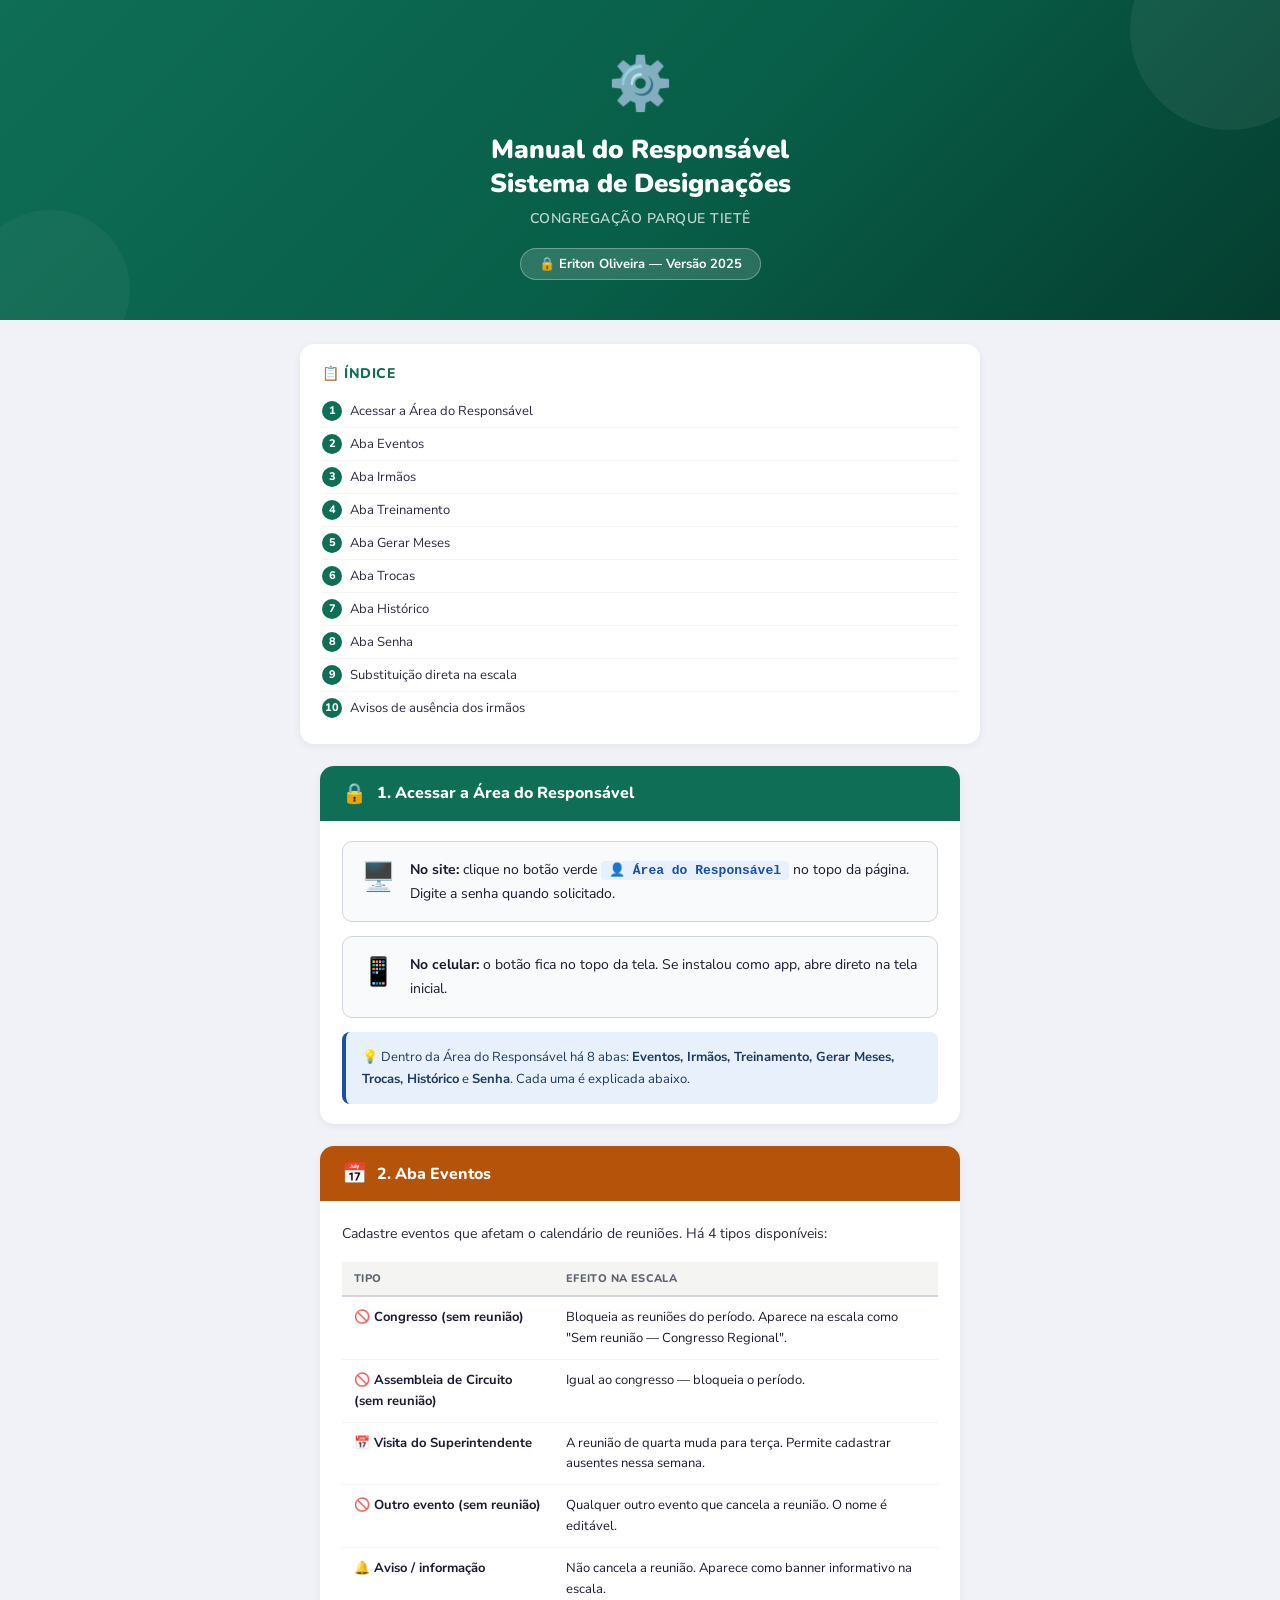
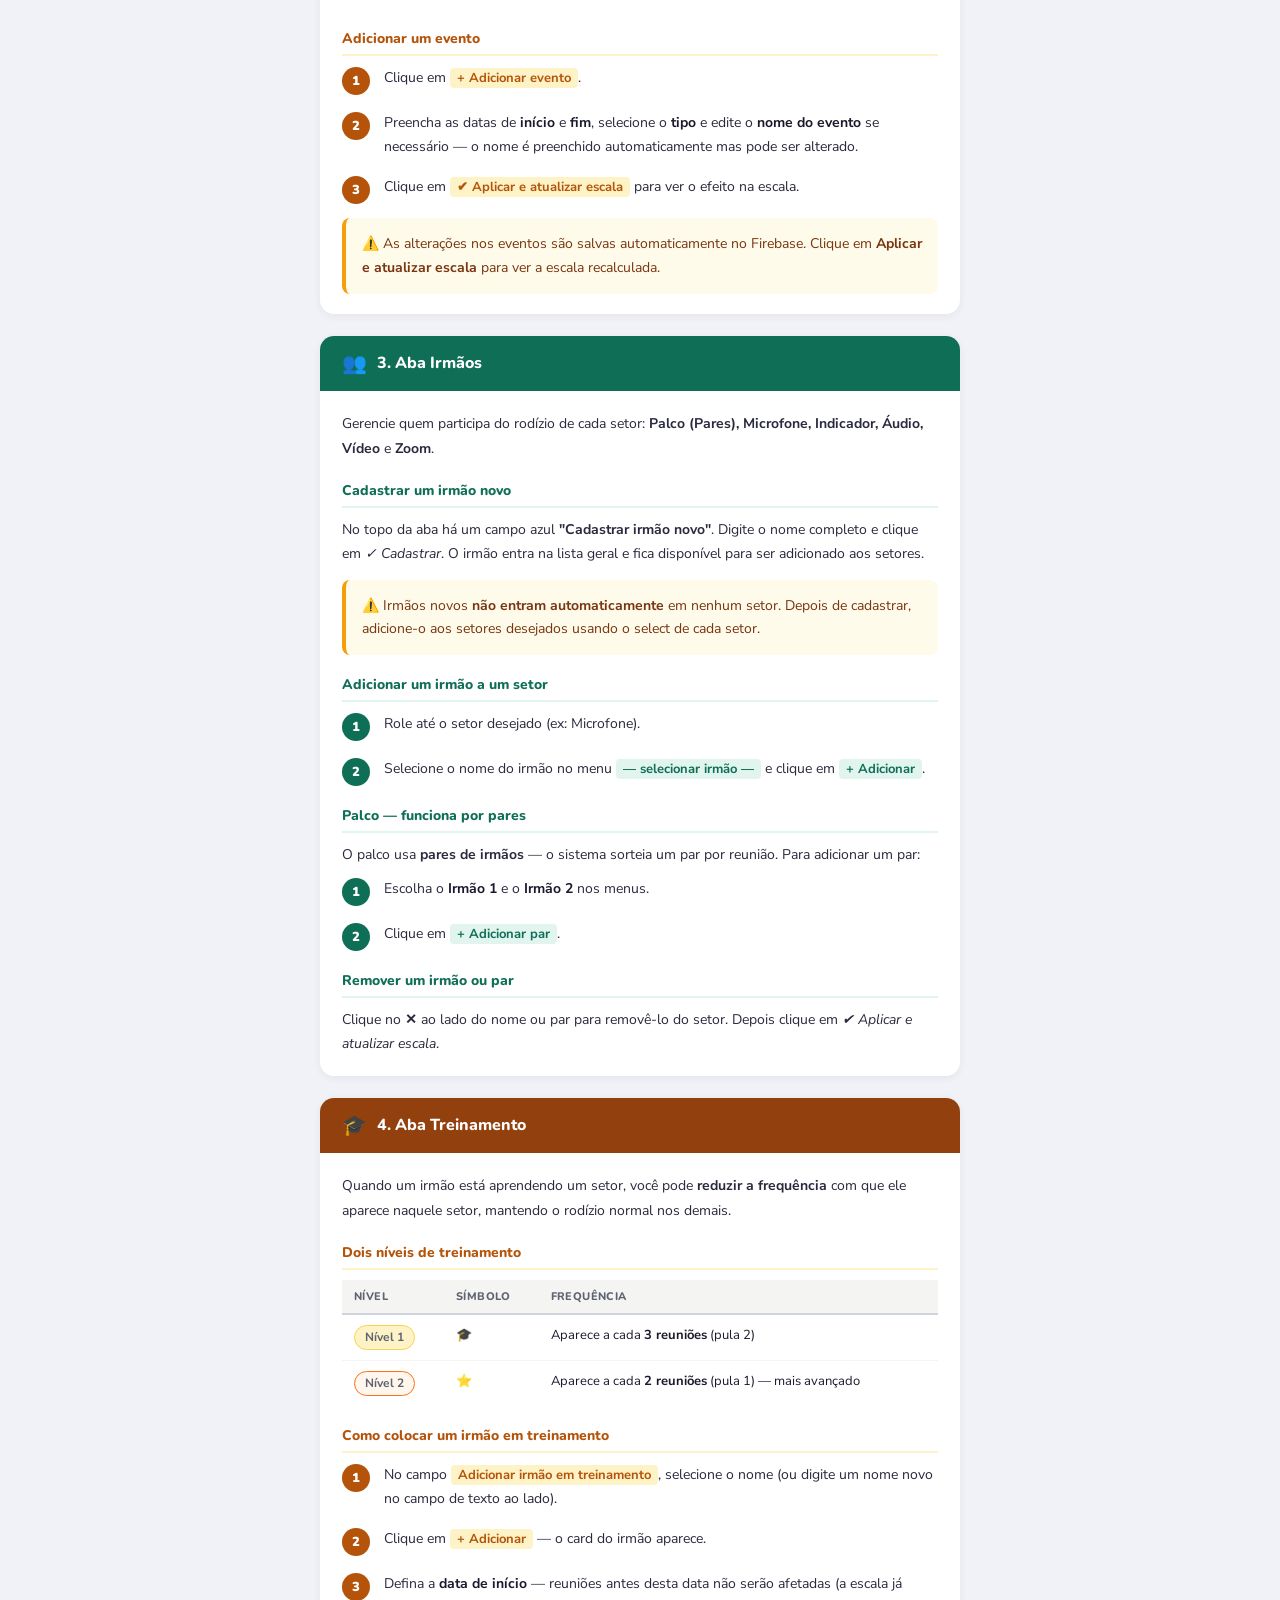
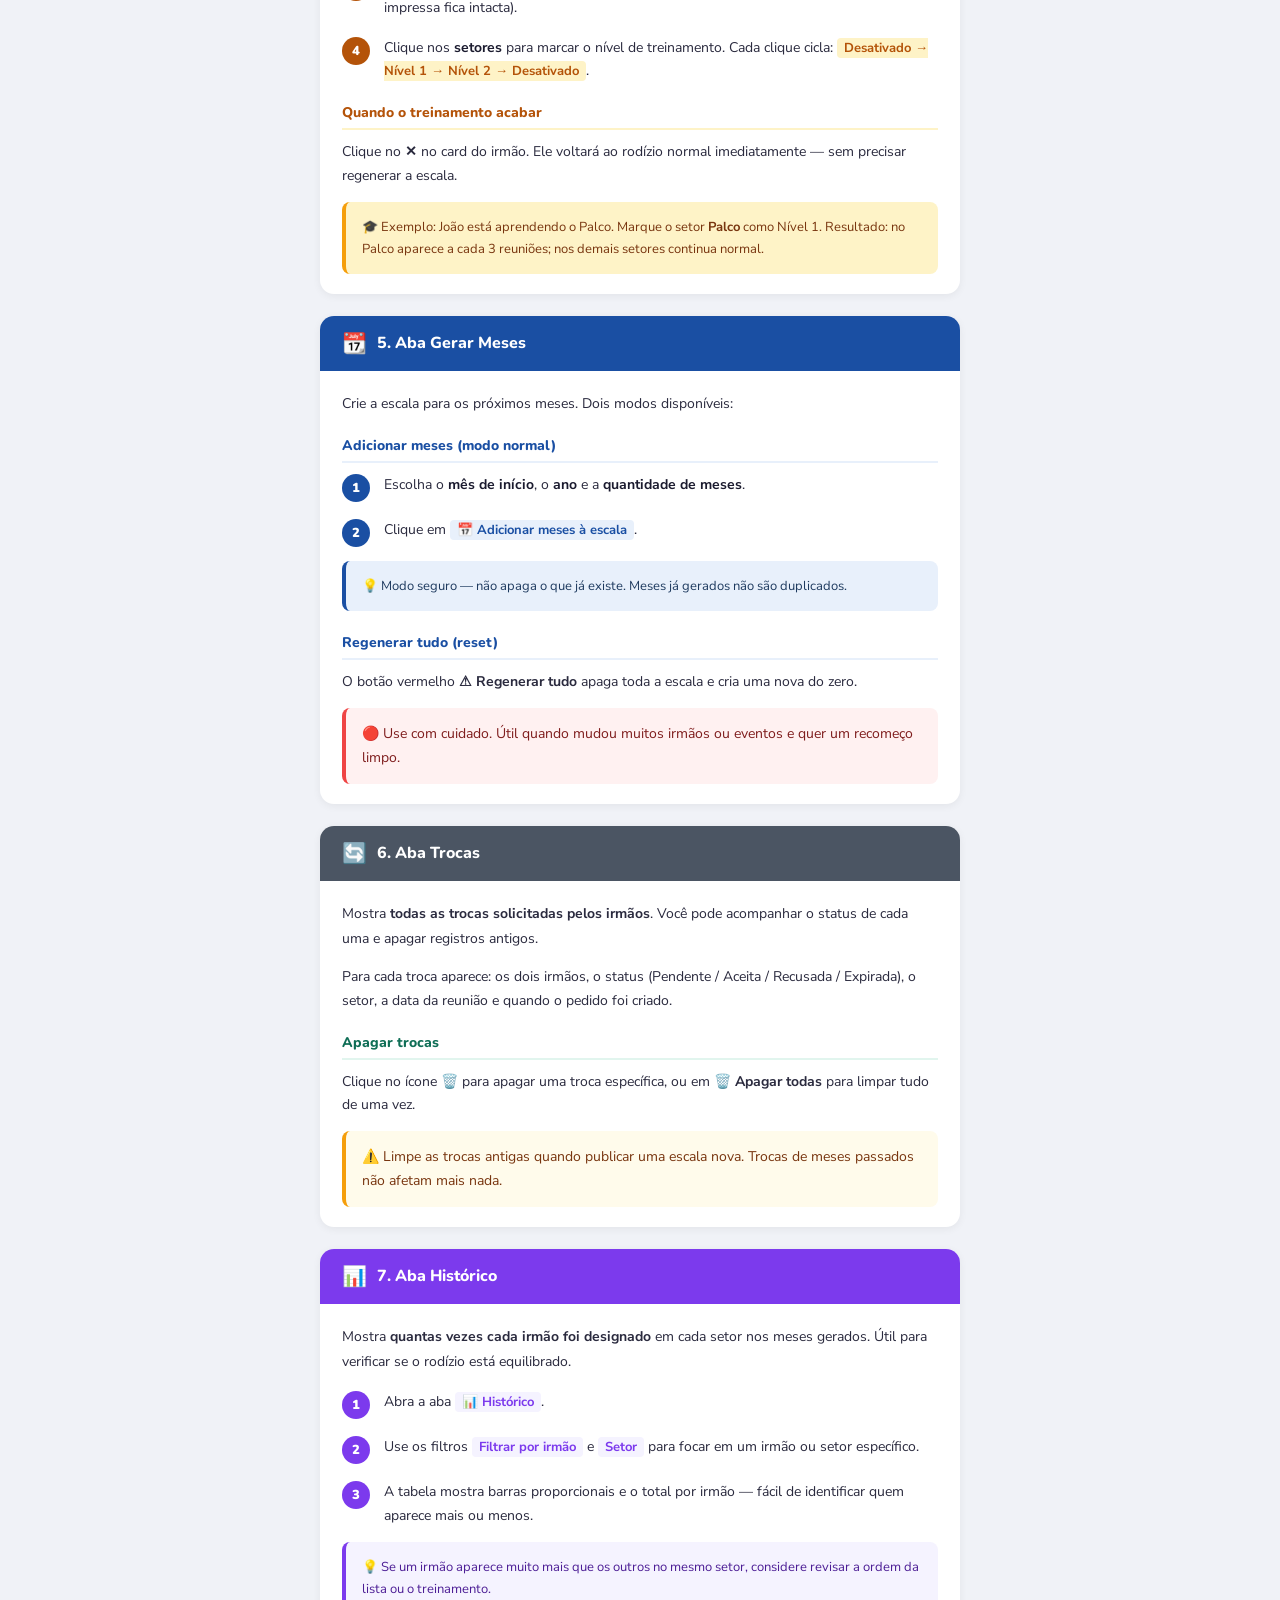
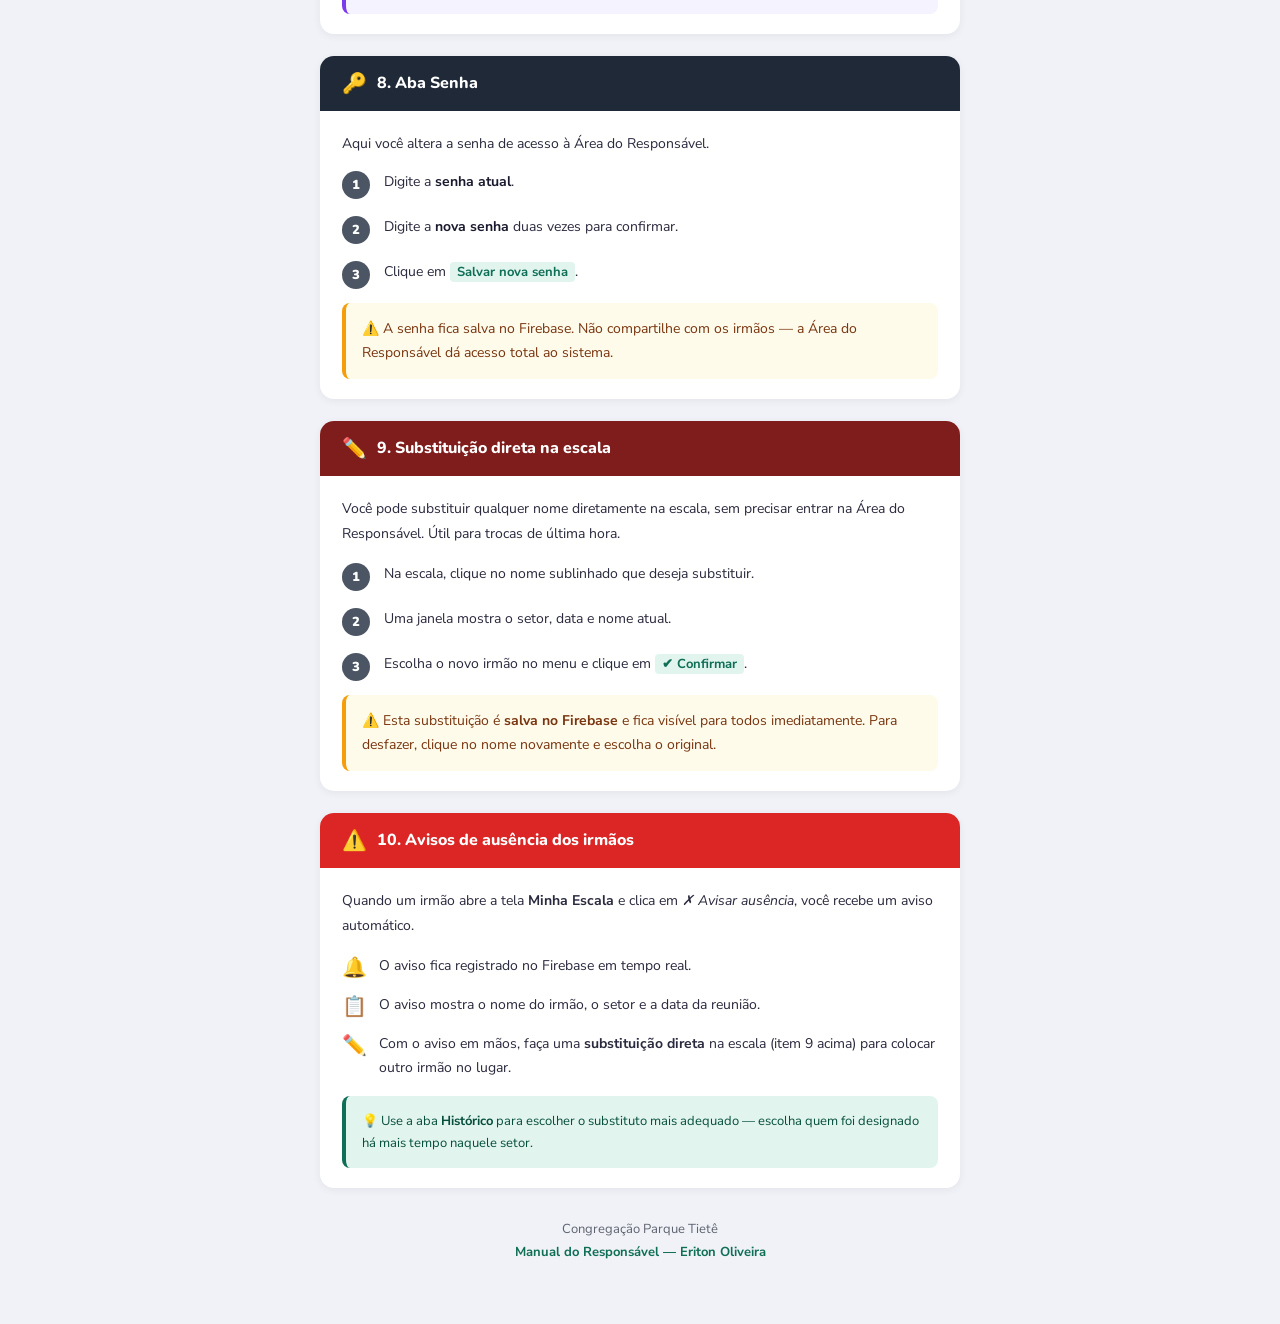
==== manual-responsavel.html @ b0fbcda0 "Create manual-responsavel.html" ====
<!DOCTYPE html>
<html lang="pt-BR">
<head>
<meta charset="UTF-8">
<meta name="viewport" content="width=device-width, initial-scale=1.0">
<title>Manual do Responsável — Designações Parque Tietê</title>
<link href="https://fonts.googleapis.com/css2?family=Nunito:wght@400;600;700;800;900&family=Nunito+Sans:wght@400;600&display=swap" rel="stylesheet">
<style>
  :root {
    --verde: #0f6e56;
    --verde-claro: #e1f5ee;
    --azul: #1a4fa3;
    --azul-claro: #e8f0fb;
    --laranja: #b45309;
    --laranja-claro: #fef3c7;
    --roxo: #7c3aed;
    --roxo-claro: #f5f3ff;
    --vermelho: #991b1b;
    --cinza: #5e6370;
    --fundo: #f0f2f7;
    --borda: #d0d5dd;
  }
  * { box-sizing:border-box; margin:0; padding:0; }
  body { font-family:'Nunito Sans',sans-serif; background:var(--fundo); color:#1a1a2e; padding:0 0 60px; }

  /* CAPA */
  .capa { background:linear-gradient(135deg,#0f6e56 0%,#085e48 55%,#053d2f 100%); color:white; padding:48px 32px 40px; text-align:center; position:relative; overflow:hidden; }
  .capa::before { content:''; position:absolute; top:-70px; right:-50px; width:200px; height:200px; border-radius:50%; background:rgba(255,255,255,0.06); }
  .capa::after  { content:''; position:absolute; bottom:-50px; left:-30px; width:160px; height:160px; border-radius:50%; background:rgba(255,255,255,0.04); }
  .capa-icone { font-size:52px; margin-bottom:14px; }
  .capa h1 { font-family:'Nunito',sans-serif; font-size:26px; font-weight:900; line-height:1.3; margin-bottom:8px; }
  .capa-sub { font-size:14px; opacity:.75; font-weight:600; letter-spacing:.5px; text-transform:uppercase; }
  .capa-badge { display:inline-block; margin-top:20px; background:rgba(255,255,255,0.15); border:1px solid rgba(255,255,255,0.3); padding:6px 18px; border-radius:20px; font-size:13px; font-weight:700; }

  /* ÍNDICE */
  .indice { background:white; border-radius:14px; padding:20px 22px; margin:24px 20px 0; max-width:680px; margin-left:auto; margin-right:auto; box-shadow:0 2px 8px rgba(0,0,0,0.06); }
  .indice-titulo { font-family:'Nunito',sans-serif; font-weight:800; font-size:14px; color:var(--verde); margin-bottom:12px; text-transform:uppercase; letter-spacing:.5px; }
  .indice ul { list-style:none; }
  .indice ul li { padding:6px 0; border-bottom:1px solid #f4f4f4; font-size:13px; color:#2a2a3e; display:flex; align-items:center; gap:8px; }
  .indice ul li:last-child { border-bottom:none; }
  .indice ul li .num { background:var(--verde); color:white; width:20px; height:20px; border-radius:50%; font-size:11px; font-weight:800; font-family:'Nunito',sans-serif; display:flex; align-items:center; justify-content:center; flex-shrink:0; }

  /* CONTEÚDO */
  .conteudo { max-width:680px; margin:0 auto; padding:0 20px; }

  /* SEÇÃO */
  .secao { background:white; border-radius:14px; overflow:hidden; margin-bottom:22px; margin-top:22px; box-shadow:0 2px 8px rgba(0,0,0,0.06); }
  .secao-cab { background:var(--verde); color:white; padding:14px 22px; display:flex; align-items:center; gap:10px; }
  .secao-cab.azul     { background:var(--azul); }
  .secao-cab.laranja  { background:var(--laranja); }
  .secao-cab.cinza    { background:#4b5563; }
  .secao-cab.vermelho { background:#7f1d1d; }
  .secao-cab.roxo     { background:var(--roxo); }
  .secao-cab.dourado  { background:#92400e; }
  .secao-cab.grafite  { background:#1f2937; }
  .secao-icone { font-size:20px; }
  .secao-titulo { font-family:'Nunito',sans-serif; font-size:16px; font-weight:800; }
  .secao-corpo { padding:20px 22px; }

  /* PASSOS */
  .passos { list-style:none; }
  .passos li { display:flex; gap:14px; margin-bottom:16px; align-items:flex-start; }
  .passos li:last-child { margin-bottom:0; }
  .passo-num { background:var(--verde); color:white; font-family:'Nunito',sans-serif; font-weight:900; font-size:13px; width:28px; height:28px; border-radius:50%; display:flex; align-items:center; justify-content:center; flex-shrink:0; margin-top:1px; }
  .passos.azul    .passo-num { background:var(--azul); }
  .passos.laranja .passo-num { background:var(--laranja); }
  .passos.cinza   .passo-num { background:#4b5563; }
  .passos.roxo    .passo-num { background:var(--roxo); }
  .passo-txt { font-size:14px; line-height:1.7; color:#2a2a3e; }
  .passo-txt strong { color:#1a1a2e; }
  .passo-txt em { background:var(--verde-claro); color:var(--verde); padding:1px 7px; border-radius:4px; font-style:normal; font-weight:700; font-size:13px; }
  .passos.azul    .passo-txt em { background:var(--azul-claro);   color:var(--azul); }
  .passos.laranja .passo-txt em { background:var(--laranja-claro); color:var(--laranja); }
  .passos.roxo    .passo-txt em { background:var(--roxo-claro);    color:var(--roxo); }

  /* SUB-TÍTULO */
  .sub { font-family:'Nunito',sans-serif; font-weight:800; font-size:14px; color:var(--verde); margin:20px 0 10px; padding-bottom:6px; border-bottom:2px solid var(--verde-claro); }
  .sub.azul    { color:var(--azul);   border-color:var(--azul-claro); }
  .sub.laranja { color:var(--laranja); border-color:var(--laranja-claro); }
  .sub.roxo    { color:var(--roxo);   border-color:var(--roxo-claro); }

  /* AVISO / DICA */
  .aviso { background:#fffbeb; border-left:4px solid #f59e0b; border-radius:8px; padding:14px 16px; font-size:14px; line-height:1.7; color:#78350f; margin-top:14px; }
  .aviso.vermelho { background:#fff1f1; border-color:#ef4444; color:#7f1d1d; }
  .aviso strong { font-weight:700; }
  .dica { background:var(--verde-claro); border-left:4px solid var(--verde); border-radius:8px; padding:14px 16px; font-size:13px; line-height:1.7; color:#064e3b; margin-top:14px; }
  .dica.azul { background:var(--azul-claro); border-color:var(--azul); color:#1e3a5f; }
  .dica.roxo { background:var(--roxo-claro); border-color:var(--roxo); color:#4c1d95; }

  /* TABELA */
  .tabela { width:100%; border-collapse:collapse; font-size:13px; margin-top:10px; }
  .tabela th { background:#f4f4f2; font-family:'Nunito',sans-serif; font-weight:800; font-size:11px; text-transform:uppercase; letter-spacing:.4px; padding:9px 12px; text-align:left; border-bottom:2px solid var(--borda); color:var(--cinza); }
  .tabela td { padding:10px 12px; border-bottom:1px solid #f4f4f2; vertical-align:top; font-size:13px; line-height:1.6; }
  .tabela tr:last-child td { border-bottom:none; }
  .tabela tr:hover td { background:#fafafa; }
  .tabela td strong { color:#1a1a2e; }
  .tabela td span { font-size:12px; color:var(--cinza); }

  /* NÍVEL BADGE */
  .nivel { display:inline-flex; align-items:center; gap:5px; border-radius:20px; padding:2px 10px; font-size:12px; font-weight:bold; }
  .nivel-1 { background:#fef3c7; color:#92400e; border:1px solid #fcd34d; }
  .nivel-2 { background:#fff7ed; color:#c2410c; border:1px solid #f97316; }

  /* ACESSO */
  .acesso-box { background:#f9fafb; border:1.5px solid var(--borda); border-radius:10px; padding:16px 18px; margin-bottom:14px; display:flex; align-items:flex-start; gap:14px; }
  .acesso-icone { font-size:28px; flex-shrink:0; }
  .acesso-txt { font-size:14px; line-height:1.7; }
  .acesso-txt strong { color:#1a1a2e; }
  .acesso-txt code { background:#e8f0fb; color:var(--azul); padding:2px 8px; border-radius:4px; font-size:13px; font-family:monospace; font-weight:bold; }

  /* RODAPÉ */
  .rodape { text-align:center; margin-top:30px; font-size:13px; color:var(--cinza); line-height:1.8; }
  .rodape strong { color:var(--verde); }
</style>
</head>
<body>

<div class="capa">
  <div class="capa-icone">⚙️</div>
  <h1>Manual do Responsável<br>Sistema de Designações</h1>
  <div class="capa-sub">Congregação Parque Tietê</div>
  <div class="capa-badge">🔒 Eriton Oliveira — Versão 2025</div>
</div>

<!-- ÍNDICE -->
<div class="indice">
  <div class="indice-titulo">📋 Índice</div>
  <ul>
    <li><div class="num">1</div> Acessar a Área do Responsável</li>
    <li><div class="num">2</div> Aba Eventos</li>
    <li><div class="num">3</div> Aba Irmãos</li>
    <li><div class="num">4</div> Aba Treinamento</li>
    <li><div class="num">5</div> Aba Gerar Meses</li>
    <li><div class="num">6</div> Aba Trocas</li>
    <li><div class="num">7</div> Aba Histórico</li>
    <li><div class="num">8</div> Aba Senha</li>
    <li><div class="num">9</div> Substituição direta na escala</li>
    <li><div class="num">10</div> Avisos de ausência dos irmãos</li>
  </ul>
</div>

<div class="conteudo">

  <!-- 1 — ACESSO -->
  <div class="secao">
    <div class="secao-cab">
      <span class="secao-icone">🔒</span>
      <span class="secao-titulo">1. Acessar a Área do Responsável</span>
    </div>
    <div class="secao-corpo">
      <div class="acesso-box">
        <div class="acesso-icone">🖥️</div>
        <div class="acesso-txt">
          <strong>No site:</strong> clique no botão verde <code>👤 Área do Responsável</code> no topo da página. Digite a senha quando solicitado.
        </div>
      </div>
      <div class="acesso-box">
        <div class="acesso-icone">📱</div>
        <div class="acesso-txt">
          <strong>No celular:</strong> o botão fica no topo da tela. Se instalou como app, abre direto na tela inicial.
        </div>
      </div>
      <div class="dica azul">
        💡 Dentro da Área do Responsável há 8 abas: <strong>Eventos, Irmãos, Treinamento, Gerar Meses, Trocas, Histórico</strong> e <strong>Senha</strong>. Cada uma é explicada abaixo.
      </div>
    </div>
  </div>

  <!-- 2 — EVENTOS -->
  <div class="secao">
    <div class="secao-cab laranja">
      <span class="secao-icone">📅</span>
      <span class="secao-titulo">2. Aba Eventos</span>
    </div>
    <div class="secao-corpo">
      <p style="font-size:14px;line-height:1.8;color:#2a2a3e;margin-bottom:16px">
        Cadastre eventos que afetam o calendário de reuniões. Há 4 tipos disponíveis:
      </p>
      <table class="tabela">
        <thead>
          <tr><th>Tipo</th><th>Efeito na escala</th></tr>
        </thead>
        <tbody>
          <tr><td><strong>🚫 Congresso (sem reunião)</strong></td><td>Bloqueia as reuniões do período. Aparece na escala como "Sem reunião — Congresso Regional".</td></tr>
          <tr><td><strong>🚫 Assembleia de Circuito (sem reunião)</strong></td><td>Igual ao congresso — bloqueia o período.</td></tr>
          <tr><td><strong>📅 Visita do Superintendente</strong></td><td>A reunião de quarta muda para terça. Permite cadastrar ausentes nessa semana.</td></tr>
          <tr><td><strong>🚫 Outro evento (sem reunião)</strong></td><td>Qualquer outro evento que cancela a reunião. O nome é editável.</td></tr>
          <tr><td><strong>🔔 Aviso / informação</strong></td><td>Não cancela a reunião. Aparece como banner informativo na escala.</td></tr>
        </tbody>
      </table>

      <div class="sub laranja" style="margin-top:20px">Adicionar um evento</div>
      <ol class="passos laranja">
        <li>
          <div class="passo-num">1</div>
          <div class="passo-txt">Clique em <em>+ Adicionar evento</em>.</div>
        </li>
        <li>
          <div class="passo-num">2</div>
          <div class="passo-txt">Preencha as datas de <strong>início</strong> e <strong>fim</strong>, selecione o <strong>tipo</strong> e edite o <strong>nome do evento</strong> se necessário — o nome é preenchido automaticamente mas pode ser alterado.</div>
        </li>
        <li>
          <div class="passo-num">3</div>
          <div class="passo-txt">Clique em <em>✔ Aplicar e atualizar escala</em> para ver o efeito na escala.</div>
        </li>
      </ol>
      <div class="aviso">
        ⚠️ As alterações nos eventos são salvas automaticamente no Firebase. Clique em <strong>Aplicar e atualizar escala</strong> para ver a escala recalculada.
      </div>
    </div>
  </div>

  <!-- 3 — IRMÃOS -->
  <div class="secao">
    <div class="secao-cab">
      <span class="secao-icone">👥</span>
      <span class="secao-titulo">3. Aba Irmãos</span>
    </div>
    <div class="secao-corpo">
      <p style="font-size:14px;line-height:1.8;color:#2a2a3e;margin-bottom:16px">
        Gerencie quem participa do rodízio de cada setor: <strong>Palco (Pares), Microfone, Indicador, Áudio, Vídeo</strong> e <strong>Zoom</strong>.
      </p>

      <div class="sub">Cadastrar um irmão novo</div>
      <p style="font-size:14px;line-height:1.7;color:#2a2a3e;margin-bottom:10px">
        No topo da aba há um campo azul <strong>"Cadastrar irmão novo"</strong>. Digite o nome completo e clique em <em>✓ Cadastrar</em>. O irmão entra na lista geral e fica disponível para ser adicionado aos setores.
      </p>
      <div class="aviso">
        ⚠️ Irmãos novos <strong>não entram automaticamente</strong> em nenhum setor. Depois de cadastrar, adicione-o aos setores desejados usando o select de cada setor.
      </div>

      <div class="sub" style="margin-top:20px">Adicionar um irmão a um setor</div>
      <ol class="passos">
        <li>
          <div class="passo-num">1</div>
          <div class="passo-txt">Role até o setor desejado (ex: Microfone).</div>
        </li>
        <li>
          <div class="passo-num">2</div>
          <div class="passo-txt">Selecione o nome do irmão no menu <em>— selecionar irmão —</em> e clique em <em>+ Adicionar</em>.</div>
        </li>
      </ol>

      <div class="sub" style="margin-top:20px">Palco — funciona por pares</div>
      <p style="font-size:14px;line-height:1.7;color:#2a2a3e;margin-bottom:10px">
        O palco usa <strong>pares de irmãos</strong> — o sistema sorteia um par por reunião. Para adicionar um par:
      </p>
      <ol class="passos">
        <li><div class="passo-num">1</div><div class="passo-txt">Escolha o <strong>Irmão 1</strong> e o <strong>Irmão 2</strong> nos menus.</div></li>
        <li><div class="passo-num">2</div><div class="passo-txt">Clique em <em>+ Adicionar par</em>.</div></li>
      </ol>

      <div class="sub" style="margin-top:20px">Remover um irmão ou par</div>
      <p style="font-size:14px;line-height:1.7;color:#2a2a3e">
        Clique no <strong>✕</strong> ao lado do nome ou par para removê-lo do setor. Depois clique em <em>✔ Aplicar e atualizar escala</em>.
      </p>
    </div>
  </div>

  <!-- 4 — TREINAMENTO -->
  <div class="secao">
    <div class="secao-cab dourado">
      <span class="secao-icone">🎓</span>
      <span class="secao-titulo">4. Aba Treinamento</span>
    </div>
    <div class="secao-corpo">
      <p style="font-size:14px;line-height:1.8;color:#2a2a3e;margin-bottom:14px">
        Quando um irmão está aprendendo um setor, você pode <strong>reduzir a frequência</strong> com que ele aparece naquele setor, mantendo o rodízio normal nos demais.
      </p>

      <div class="sub laranja">Dois níveis de treinamento</div>
      <table class="tabela">
        <thead><tr><th>Nível</th><th>Símbolo</th><th>Frequência</th></tr></thead>
        <tbody>
          <tr>
            <td><span class="nivel nivel-1">Nível 1</span></td>
            <td>🎓</td>
            <td>Aparece a cada <strong>3 reuniões</strong> (pula 2)</td>
          </tr>
          <tr>
            <td><span class="nivel nivel-2">Nível 2</span></td>
            <td>⭐</td>
            <td>Aparece a cada <strong>2 reuniões</strong> (pula 1) — mais avançado</td>
          </tr>
        </tbody>
      </table>

      <div class="sub laranja" style="margin-top:20px">Como colocar um irmão em treinamento</div>
      <ol class="passos laranja">
        <li>
          <div class="passo-num">1</div>
          <div class="passo-txt">No campo <em>Adicionar irmão em treinamento</em>, selecione o nome (ou digite um nome novo no campo de texto ao lado).</div>
        </li>
        <li>
          <div class="passo-num">2</div>
          <div class="passo-txt">Clique em <em>+ Adicionar</em> — o card do irmão aparece.</div>
        </li>
        <li>
          <div class="passo-num">3</div>
          <div class="passo-txt">Defina a <strong>data de início</strong> — reuniões antes desta data não serão afetadas (a escala já impressa fica intacta).</div>
        </li>
        <li>
          <div class="passo-num">4</div>
          <div class="passo-txt">Clique nos <strong>setores</strong> para marcar o nível de treinamento. Cada clique cicla: <em>Desativado → Nível 1 → Nível 2 → Desativado</em>.</div>
        </li>
      </ol>

      <div class="sub laranja" style="margin-top:20px">Quando o treinamento acabar</div>
      <p style="font-size:14px;line-height:1.7;color:#2a2a3e">
        Clique no <strong>✕</strong> no card do irmão. Ele voltará ao rodízio normal imediatamente — sem precisar regenerar a escala.
      </p>
      <div class="dica" style="background:var(--laranja-claro);border-color:#f59e0b;color:#78350f;margin-top:14px">
        🎓 Exemplo: João está aprendendo o Palco. Marque o setor <strong>Palco</strong> como Nível 1. Resultado: no Palco aparece a cada 3 reuniões; nos demais setores continua normal.
      </div>
    </div>
  </div>

  <!-- 5 — GERAR MESES -->
  <div class="secao">
    <div class="secao-cab azul">
      <span class="secao-icone">📆</span>
      <span class="secao-titulo">5. Aba Gerar Meses</span>
    </div>
    <div class="secao-corpo">
      <p style="font-size:14px;line-height:1.8;color:#2a2a3e;margin-bottom:16px">Crie a escala para os próximos meses. Dois modos disponíveis:</p>

      <div class="sub azul">Adicionar meses (modo normal)</div>
      <ol class="passos azul">
        <li><div class="passo-num">1</div><div class="passo-txt">Escolha o <strong>mês de início</strong>, o <strong>ano</strong> e a <strong>quantidade de meses</strong>.</div></li>
        <li><div class="passo-num">2</div><div class="passo-txt">Clique em <em>📅 Adicionar meses à escala</em>.</div></li>
      </ol>
      <div class="dica azul">💡 Modo seguro — não apaga o que já existe. Meses já gerados não são duplicados.</div>

      <div class="sub azul" style="margin-top:22px">Regenerar tudo (reset)</div>
      <p style="font-size:14px;line-height:1.7;color:#2a2a3e;margin-bottom:10px">
        O botão vermelho <strong>⚠ Regenerar tudo</strong> apaga toda a escala e cria uma nova do zero.
      </p>
      <div class="aviso vermelho">
        🔴 Use com cuidado. Útil quando mudou muitos irmãos ou eventos e quer um recomeço limpo.
      </div>
    </div>
  </div>

  <!-- 6 — TROCAS -->
  <div class="secao">
    <div class="secao-cab cinza">
      <span class="secao-icone">🔄</span>
      <span class="secao-titulo">6. Aba Trocas</span>
    </div>
    <div class="secao-corpo">
      <p style="font-size:14px;line-height:1.8;color:#2a2a3e;margin-bottom:14px">
        Mostra <strong>todas as trocas solicitadas pelos irmãos</strong>. Você pode acompanhar o status de cada uma e apagar registros antigos.
      </p>
      <p style="font-size:14px;line-height:1.7;color:#2a2a3e;margin-bottom:14px">
        Para cada troca aparece: os dois irmãos, o status (Pendente / Aceita / Recusada / Expirada), o setor, a data da reunião e quando o pedido foi criado.
      </p>
      <div class="sub">Apagar trocas</div>
      <p style="font-size:14px;line-height:1.7;color:#2a2a3e">
        Clique no ícone 🗑️ para apagar uma troca específica, ou em <strong>🗑️ Apagar todas</strong> para limpar tudo de uma vez.
      </p>
      <div class="aviso" style="margin-top:14px">
        ⚠️ Limpe as trocas antigas quando publicar uma escala nova. Trocas de meses passados não afetam mais nada.
      </div>
    </div>
  </div>

  <!-- 7 — HISTÓRICO -->
  <div class="secao">
    <div class="secao-cab roxo">
      <span class="secao-icone">📊</span>
      <span class="secao-titulo">7. Aba Histórico</span>
    </div>
    <div class="secao-corpo">
      <p style="font-size:14px;line-height:1.8;color:#2a2a3e;margin-bottom:16px">
        Mostra <strong>quantas vezes cada irmão foi designado</strong> em cada setor nos meses gerados. Útil para verificar se o rodízio está equilibrado.
      </p>
      <ol class="passos roxo">
        <li>
          <div class="passo-num">1</div>
          <div class="passo-txt">Abra a aba <em>📊 Histórico</em>.</div>
        </li>
        <li>
          <div class="passo-num">2</div>
          <div class="passo-txt">Use os filtros <em>Filtrar por irmão</em> e <em>Setor</em> para focar em um irmão ou setor específico.</div>
        </li>
        <li>
          <div class="passo-num">3</div>
          <div class="passo-txt">A tabela mostra barras proporcionais e o total por irmão — fácil de identificar quem aparece mais ou menos.</div>
        </li>
      </ol>
      <div class="dica roxo">
        💡 Se um irmão aparece muito mais que os outros no mesmo setor, considere revisar a ordem da lista ou o treinamento.
      </div>
    </div>
  </div>

  <!-- 8 — SENHA -->
  <div class="secao">
    <div class="secao-cab grafite">
      <span class="secao-icone">🔑</span>
      <span class="secao-titulo">8. Aba Senha</span>
    </div>
    <div class="secao-corpo">
      <p style="font-size:14px;line-height:1.8;color:#2a2a3e;margin-bottom:14px">
        Aqui você altera a senha de acesso à Área do Responsável.
      </p>
      <ol class="passos cinza">
        <li><div class="passo-num">1</div><div class="passo-txt">Digite a <strong>senha atual</strong>.</div></li>
        <li><div class="passo-num">2</div><div class="passo-txt">Digite a <strong>nova senha</strong> duas vezes para confirmar.</div></li>
        <li><div class="passo-num">3</div><div class="passo-txt">Clique em <em>Salvar nova senha</em>.</div></li>
      </ol>
      <div class="aviso">
        ⚠️ A senha fica salva no Firebase. Não compartilhe com os irmãos — a Área do Responsável dá acesso total ao sistema.
      </div>
    </div>
  </div>

  <!-- 9 — SUBSTITUIÇÃO DIRETA -->
  <div class="secao">
    <div class="secao-cab vermelho">
      <span class="secao-icone">✏️</span>
      <span class="secao-titulo">9. Substituição direta na escala</span>
    </div>
    <div class="secao-corpo">
      <p style="font-size:14px;line-height:1.8;color:#2a2a3e;margin-bottom:16px">
        Você pode substituir qualquer nome diretamente na escala, sem precisar entrar na Área do Responsável. Útil para trocas de última hora.
      </p>
      <ol class="passos cinza">
        <li><div class="passo-num">1</div><div class="passo-txt">Na escala, clique no nome sublinhado que deseja substituir.</div></li>
        <li><div class="passo-num">2</div><div class="passo-txt">Uma janela mostra o setor, data e nome atual.</div></li>
        <li><div class="passo-num">3</div><div class="passo-txt">Escolha o novo irmão no menu e clique em <em>✔ Confirmar</em>.</div></li>
      </ol>
      <div class="aviso">
        ⚠️ Esta substituição é <strong>salva no Firebase</strong> e fica visível para todos imediatamente. Para desfazer, clique no nome novamente e escolha o original.
      </div>
    </div>
  </div>

  <!-- 10 — AVISOS DE AUSÊNCIA -->
  <div class="secao">
    <div class="secao-cab" style="background:#dc2626">
      <span class="secao-icone">⚠️</span>
      <span class="secao-titulo">10. Avisos de ausência dos irmãos</span>
    </div>
    <div class="secao-corpo">
      <p style="font-size:14px;line-height:1.8;color:#2a2a3e;margin-bottom:16px">
        Quando um irmão abre a tela <strong>Minha Escala</strong> e clica em <em>✗ Avisar ausência</em>, você recebe um aviso automático.
      </p>
      <ul style="list-style:none;display:flex;flex-direction:column;gap:12px">
        <li style="display:flex;gap:12px;align-items:flex-start">
          <span style="font-size:20px">🔔</span>
          <div style="font-size:14px;line-height:1.7;color:#2a2a3e">O aviso fica registrado no Firebase em tempo real.</div>
        </li>
        <li style="display:flex;gap:12px;align-items:flex-start">
          <span style="font-size:20px">📋</span>
          <div style="font-size:14px;line-height:1.7;color:#2a2a3e">O aviso mostra o nome do irmão, o setor e a data da reunião.</div>
        </li>
        <li style="display:flex;gap:12px;align-items:flex-start">
          <span style="font-size:20px">✏️</span>
          <div style="font-size:14px;line-height:1.7;color:#2a2a3e">Com o aviso em mãos, faça uma <strong>substituição direta</strong> na escala (item 9 acima) para colocar outro irmão no lugar.</div>
        </li>
      </ul>
      <div class="dica" style="margin-top:16px">
        💡 Use a aba <strong>Histórico</strong> para escolher o substituto mais adequado — escolha quem foi designado há mais tempo naquele setor.
      </div>
    </div>
  </div>

  <div class="rodape">
    Congregação Parque Tietê<br>
    <strong>Manual do Responsável — Eriton Oliveira</strong>
  </div>

</div>
</body>
</html>
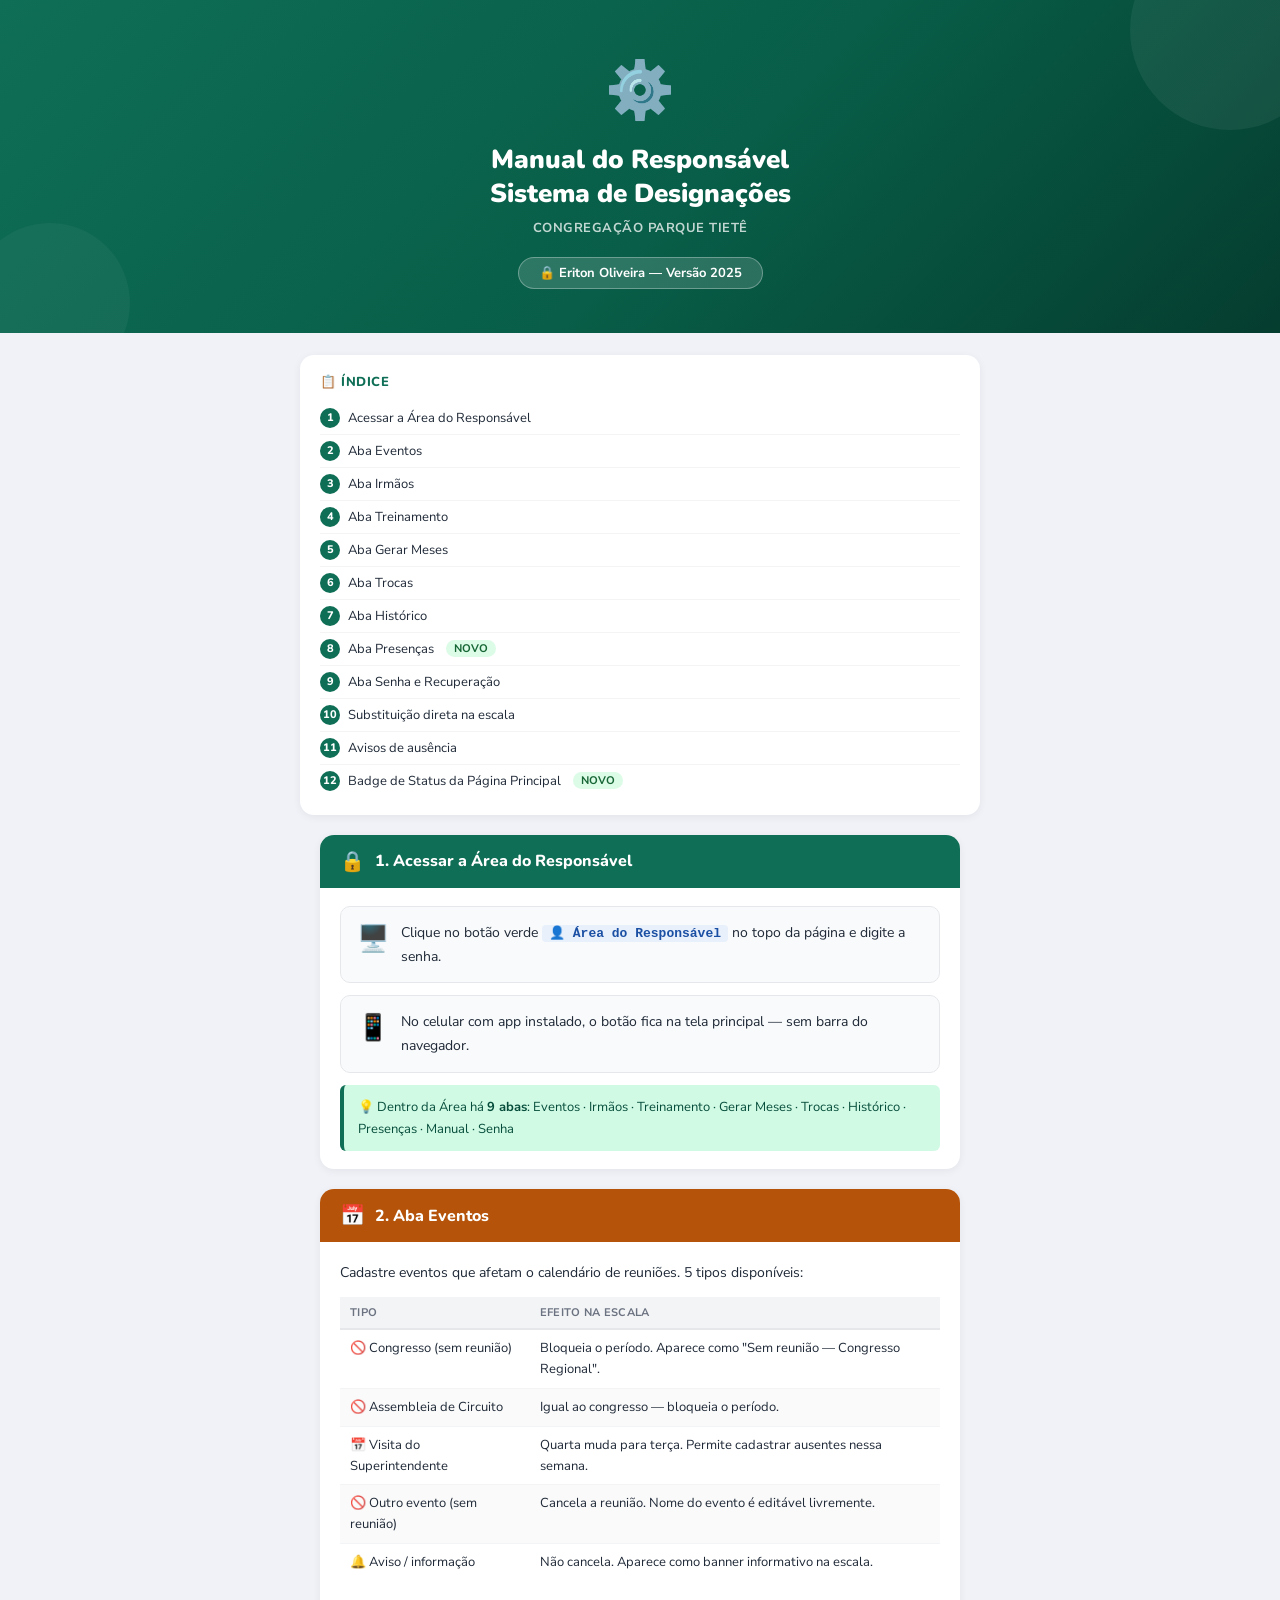
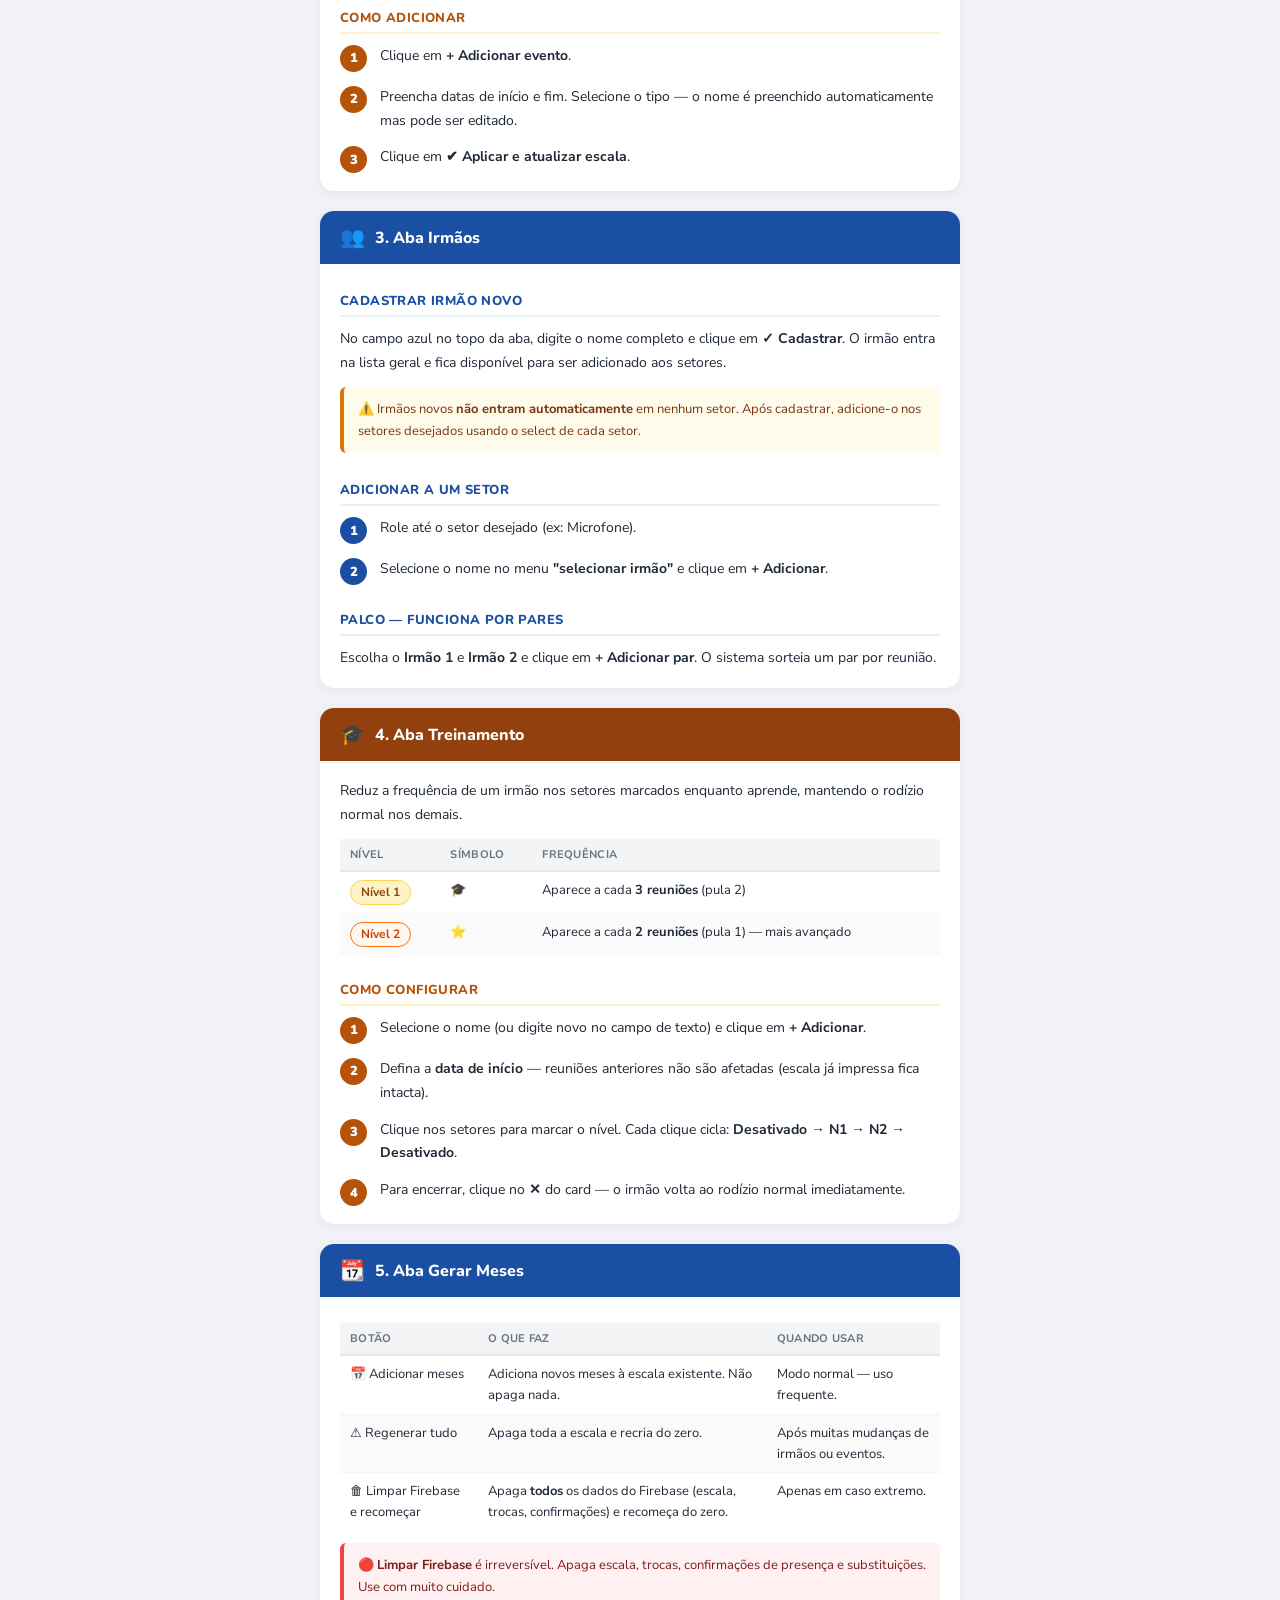
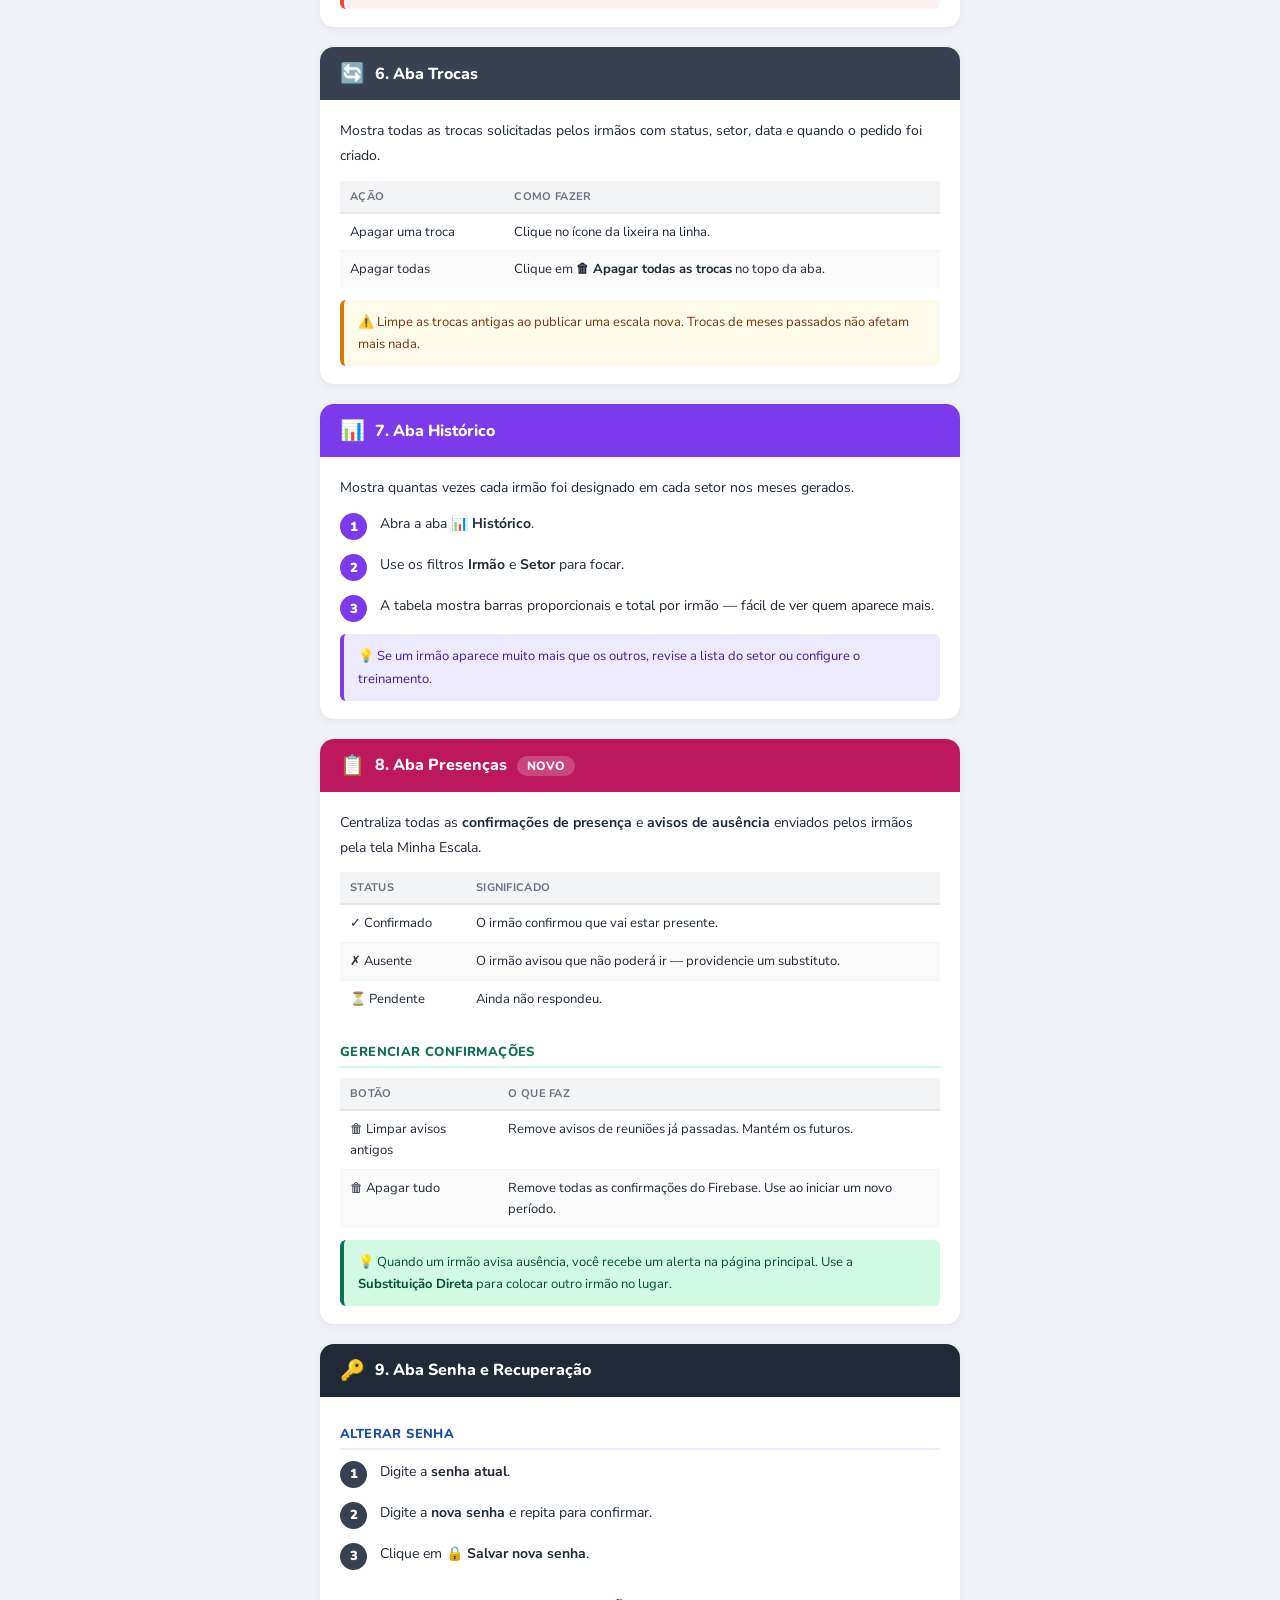
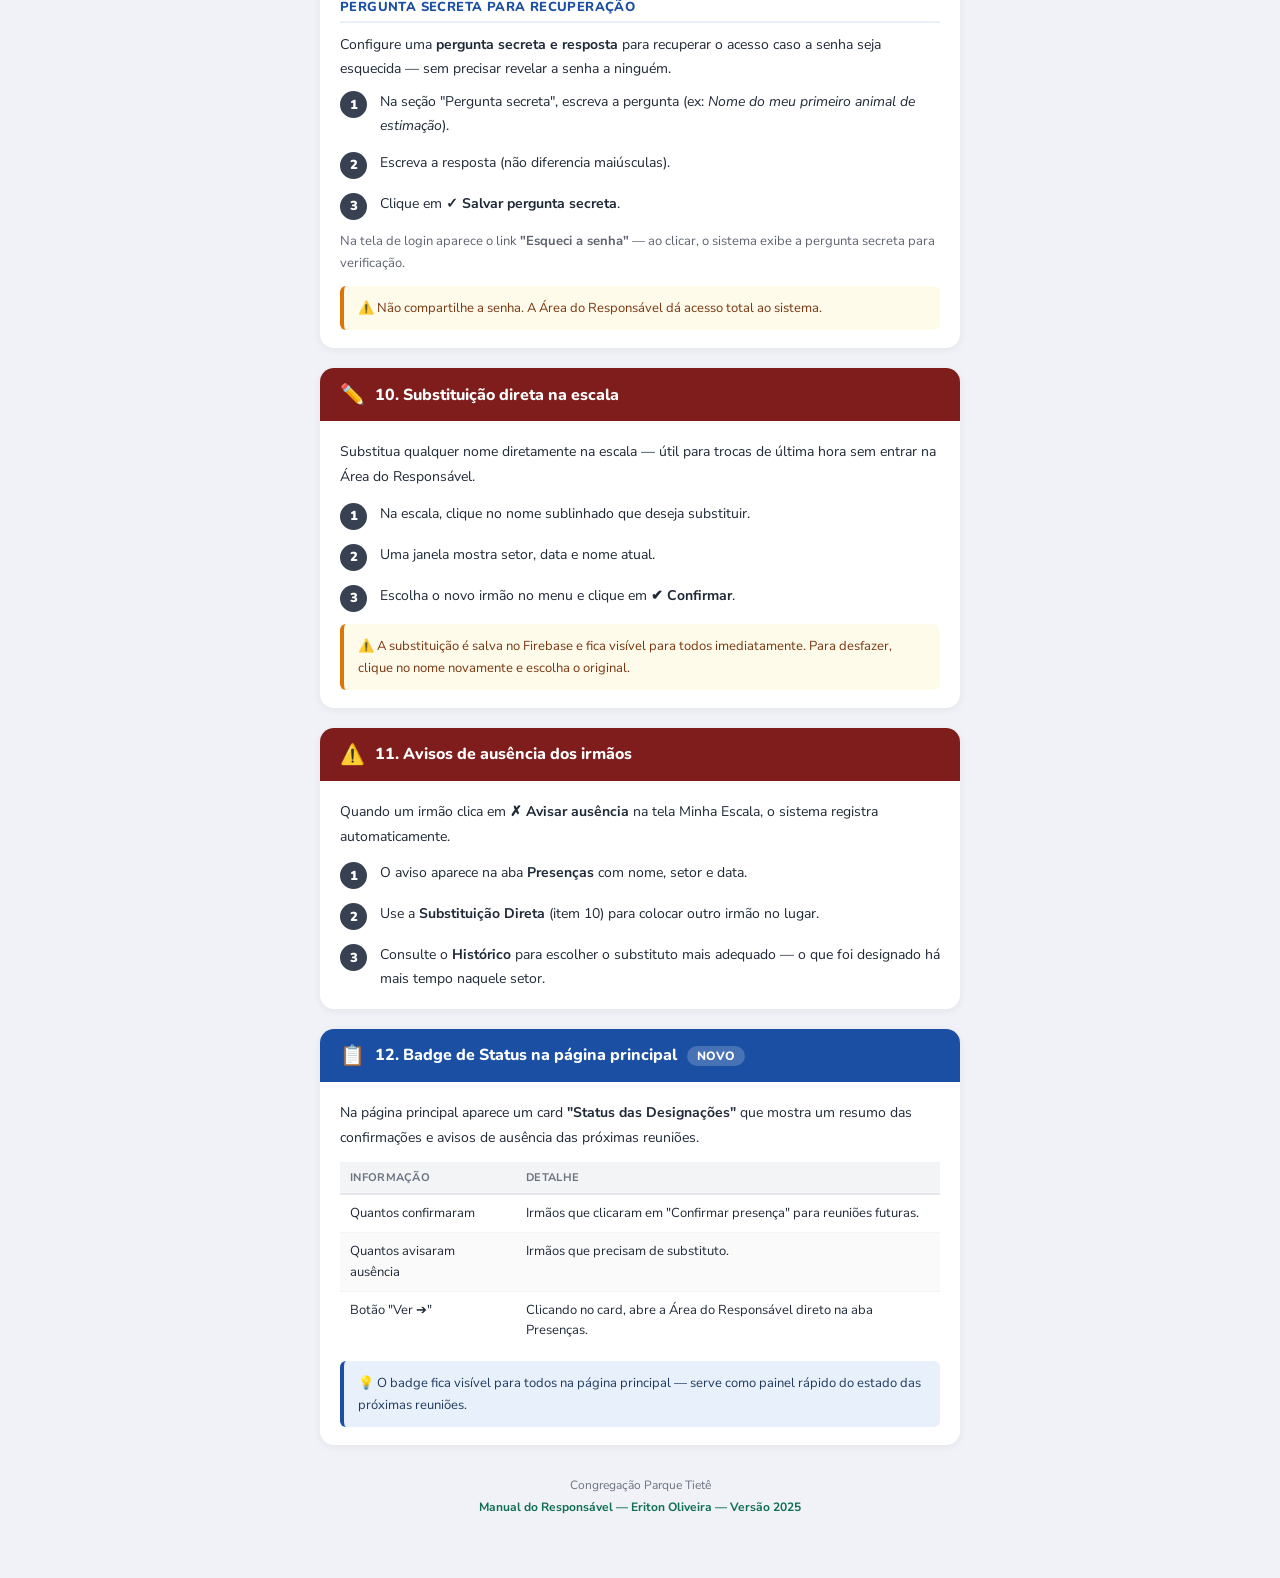
==== commit 7a90f748: "Update manual-responsavel.html atualização manual do irmão e do responsavel" ====
--- a/manual-responsavel.html
+++ b/manual-responsavel.html
@@ -4,473 +4,315 @@
 <meta charset="UTF-8">
 <meta name="viewport" content="width=device-width, initial-scale=1.0">
 <title>Manual do Responsável — Designações Parque Tietê</title>
-<link href="https://fonts.googleapis.com/css2?family=Nunito:wght@400;600;700;800;900&family=Nunito+Sans:wght@400;600&display=swap" rel="stylesheet">
+<link href="https://fonts.googleapis.com/css2?family=Nunito:wght@400;700;800;900&family=Nunito+Sans:wght@400;600&display=swap" rel="stylesheet">
 <style>
-  :root {
-    --verde: #0f6e56;
-    --verde-claro: #e1f5ee;
-    --azul: #1a4fa3;
-    --azul-claro: #e8f0fb;
-    --laranja: #b45309;
-    --laranja-claro: #fef3c7;
-    --roxo: #7c3aed;
-    --roxo-claro: #f5f3ff;
-    --vermelho: #991b1b;
-    --cinza: #5e6370;
-    --fundo: #f0f2f7;
-    --borda: #d0d5dd;
-  }
-  * { box-sizing:border-box; margin:0; padding:0; }
-  body { font-family:'Nunito Sans',sans-serif; background:var(--fundo); color:#1a1a2e; padding:0 0 60px; }
-
-  /* CAPA */
-  .capa { background:linear-gradient(135deg,#0f6e56 0%,#085e48 55%,#053d2f 100%); color:white; padding:48px 32px 40px; text-align:center; position:relative; overflow:hidden; }
-  .capa::before { content:''; position:absolute; top:-70px; right:-50px; width:200px; height:200px; border-radius:50%; background:rgba(255,255,255,0.06); }
-  .capa::after  { content:''; position:absolute; bottom:-50px; left:-30px; width:160px; height:160px; border-radius:50%; background:rgba(255,255,255,0.04); }
-  .capa-icone { font-size:52px; margin-bottom:14px; }
-  .capa h1 { font-family:'Nunito',sans-serif; font-size:26px; font-weight:900; line-height:1.3; margin-bottom:8px; }
-  .capa-sub { font-size:14px; opacity:.75; font-weight:600; letter-spacing:.5px; text-transform:uppercase; }
-  .capa-badge { display:inline-block; margin-top:20px; background:rgba(255,255,255,0.15); border:1px solid rgba(255,255,255,0.3); padding:6px 18px; border-radius:20px; font-size:13px; font-weight:700; }
-
-  /* ÍNDICE */
-  .indice { background:white; border-radius:14px; padding:20px 22px; margin:24px 20px 0; max-width:680px; margin-left:auto; margin-right:auto; box-shadow:0 2px 8px rgba(0,0,0,0.06); }
-  .indice-titulo { font-family:'Nunito',sans-serif; font-weight:800; font-size:14px; color:var(--verde); margin-bottom:12px; text-transform:uppercase; letter-spacing:.5px; }
-  .indice ul { list-style:none; }
-  .indice ul li { padding:6px 0; border-bottom:1px solid #f4f4f4; font-size:13px; color:#2a2a3e; display:flex; align-items:center; gap:8px; }
-  .indice ul li:last-child { border-bottom:none; }
-  .indice ul li .num { background:var(--verde); color:white; width:20px; height:20px; border-radius:50%; font-size:11px; font-weight:800; font-family:'Nunito',sans-serif; display:flex; align-items:center; justify-content:center; flex-shrink:0; }
-
-  /* CONTEÚDO */
-  .conteudo { max-width:680px; margin:0 auto; padding:0 20px; }
-
-  /* SEÇÃO */
-  .secao { background:white; border-radius:14px; overflow:hidden; margin-bottom:22px; margin-top:22px; box-shadow:0 2px 8px rgba(0,0,0,0.06); }
-  .secao-cab { background:var(--verde); color:white; padding:14px 22px; display:flex; align-items:center; gap:10px; }
-  .secao-cab.azul     { background:var(--azul); }
-  .secao-cab.laranja  { background:var(--laranja); }
-  .secao-cab.cinza    { background:#4b5563; }
-  .secao-cab.vermelho { background:#7f1d1d; }
-  .secao-cab.roxo     { background:var(--roxo); }
-  .secao-cab.dourado  { background:#92400e; }
-  .secao-cab.grafite  { background:#1f2937; }
-  .secao-icone { font-size:20px; }
-  .secao-titulo { font-family:'Nunito',sans-serif; font-size:16px; font-weight:800; }
-  .secao-corpo { padding:20px 22px; }
-
-  /* PASSOS */
-  .passos { list-style:none; }
-  .passos li { display:flex; gap:14px; margin-bottom:16px; align-items:flex-start; }
-  .passos li:last-child { margin-bottom:0; }
-  .passo-num { background:var(--verde); color:white; font-family:'Nunito',sans-serif; font-weight:900; font-size:13px; width:28px; height:28px; border-radius:50%; display:flex; align-items:center; justify-content:center; flex-shrink:0; margin-top:1px; }
-  .passos.azul    .passo-num { background:var(--azul); }
-  .passos.laranja .passo-num { background:var(--laranja); }
-  .passos.cinza   .passo-num { background:#4b5563; }
-  .passos.roxo    .passo-num { background:var(--roxo); }
-  .passo-txt { font-size:14px; line-height:1.7; color:#2a2a3e; }
-  .passo-txt strong { color:#1a1a2e; }
-  .passo-txt em { background:var(--verde-claro); color:var(--verde); padding:1px 7px; border-radius:4px; font-style:normal; font-weight:700; font-size:13px; }
-  .passos.azul    .passo-txt em { background:var(--azul-claro);   color:var(--azul); }
-  .passos.laranja .passo-txt em { background:var(--laranja-claro); color:var(--laranja); }
-  .passos.roxo    .passo-txt em { background:var(--roxo-claro);    color:var(--roxo); }
-
-  /* SUB-TÍTULO */
-  .sub { font-family:'Nunito',sans-serif; font-weight:800; font-size:14px; color:var(--verde); margin:20px 0 10px; padding-bottom:6px; border-bottom:2px solid var(--verde-claro); }
-  .sub.azul    { color:var(--azul);   border-color:var(--azul-claro); }
-  .sub.laranja { color:var(--laranja); border-color:var(--laranja-claro); }
-  .sub.roxo    { color:var(--roxo);   border-color:var(--roxo-claro); }
-
-  /* AVISO / DICA */
-  .aviso { background:#fffbeb; border-left:4px solid #f59e0b; border-radius:8px; padding:14px 16px; font-size:14px; line-height:1.7; color:#78350f; margin-top:14px; }
-  .aviso.vermelho { background:#fff1f1; border-color:#ef4444; color:#7f1d1d; }
-  .aviso strong { font-weight:700; }
-  .dica { background:var(--verde-claro); border-left:4px solid var(--verde); border-radius:8px; padding:14px 16px; font-size:13px; line-height:1.7; color:#064e3b; margin-top:14px; }
-  .dica.azul { background:var(--azul-claro); border-color:var(--azul); color:#1e3a5f; }
-  .dica.roxo { background:var(--roxo-claro); border-color:var(--roxo); color:#4c1d95; }
-
-  /* TABELA */
-  .tabela { width:100%; border-collapse:collapse; font-size:13px; margin-top:10px; }
-  .tabela th { background:#f4f4f2; font-family:'Nunito',sans-serif; font-weight:800; font-size:11px; text-transform:uppercase; letter-spacing:.4px; padding:9px 12px; text-align:left; border-bottom:2px solid var(--borda); color:var(--cinza); }
-  .tabela td { padding:10px 12px; border-bottom:1px solid #f4f4f2; vertical-align:top; font-size:13px; line-height:1.6; }
-  .tabela tr:last-child td { border-bottom:none; }
-  .tabela tr:hover td { background:#fafafa; }
-  .tabela td strong { color:#1a1a2e; }
-  .tabela td span { font-size:12px; color:var(--cinza); }
-
-  /* NÍVEL BADGE */
-  .nivel { display:inline-flex; align-items:center; gap:5px; border-radius:20px; padding:2px 10px; font-size:12px; font-weight:bold; }
-  .nivel-1 { background:#fef3c7; color:#92400e; border:1px solid #fcd34d; }
-  .nivel-2 { background:#fff7ed; color:#c2410c; border:1px solid #f97316; }
-
-  /* ACESSO */
-  .acesso-box { background:#f9fafb; border:1.5px solid var(--borda); border-radius:10px; padding:16px 18px; margin-bottom:14px; display:flex; align-items:flex-start; gap:14px; }
-  .acesso-icone { font-size:28px; flex-shrink:0; }
-  .acesso-txt { font-size:14px; line-height:1.7; }
-  .acesso-txt strong { color:#1a1a2e; }
-  .acesso-txt code { background:#e8f0fb; color:var(--azul); padding:2px 8px; border-radius:4px; font-size:13px; font-family:monospace; font-weight:bold; }
-
-  /* RODAPÉ */
-  .rodape { text-align:center; margin-top:30px; font-size:13px; color:var(--cinza); line-height:1.8; }
-  .rodape strong { color:var(--verde); }
+:root{--vd:#0f6e56;--vdcl:#d1fae5;--az:#1a4fa3;--azcl:#e8f0fb;--lar:#b45309;--larcl:#fef3c7;--rx:#7c3aed;--rxcl:#ede9fe;--cin:#374151;--am:#d97706;--amcl:#fffbeb;--verm:#991b1b;--br:white;--tx:#1f2937;--mt:#6b7280;}
+*{box-sizing:border-box;margin:0;padding:0;}
+body{font-family:'Nunito Sans',sans-serif;background:#f0f2f7;color:var(--tx);padding:0 0 60px;}
+.capa{background:linear-gradient(135deg,#0f6e56,#085e48 55%,#053d2f);color:white;padding:52px 32px 44px;text-align:center;position:relative;overflow:hidden;}
+.capa::before{content:'';position:absolute;top:-70px;right:-50px;width:200px;height:200px;border-radius:50%;background:rgba(255,255,255,.06);}
+.capa::after{content:'';position:absolute;bottom:-50px;left:-30px;width:160px;height:160px;border-radius:50%;background:rgba(255,255,255,.04);}
+.capa-ico{font-size:56px;margin-bottom:14px;}
+.capa h1{font-family:'Nunito',sans-serif;font-size:26px;font-weight:900;line-height:1.3;margin-bottom:8px;}
+.capa-sub{font-size:13px;opacity:.75;font-weight:700;letter-spacing:.5px;text-transform:uppercase;}
+.capa-badge{display:inline-block;margin-top:20px;background:rgba(255,255,255,.15);border:1px solid rgba(255,255,255,.3);padding:6px 20px;border-radius:20px;font-size:13px;font-weight:700;}
+.wrap{max-width:680px;margin:0 auto;padding:0 20px;}
+.indice{background:white;border-radius:14px;padding:18px 20px;margin:22px auto 0;max-width:680px;box-shadow:0 2px 8px rgba(0,0,0,.06);}
+.indice-tit{font-family:'Nunito',sans-serif;font-weight:800;font-size:13px;color:var(--vd);margin-bottom:11px;text-transform:uppercase;letter-spacing:.5px;}
+.indice ul{list-style:none;}
+.indice ul li{padding:6px 0;border-bottom:1px solid #f4f4f4;font-size:13px;display:flex;align-items:center;gap:8px;}
+.indice ul li:last-child{border-bottom:none;}
+.inum{background:var(--vd);color:white;width:20px;height:20px;border-radius:50%;font-size:11px;font-weight:800;font-family:'Nunito',sans-serif;display:flex;align-items:center;justify-content:center;flex-shrink:0;}
+.sec{background:white;border-radius:14px;overflow:hidden;margin-top:20px;margin-bottom:4px;box-shadow:0 2px 8px rgba(0,0,0,.06);}
+.sec-cab{padding:13px 20px;display:flex;align-items:center;gap:10px;color:white;}
+.sec-cab.vd{background:var(--vd);}
+.sec-cab.az{background:var(--az);}
+.sec-cab.lar{background:var(--lar);}
+.sec-cab.rx{background:var(--rx);}
+.sec-cab.cin{background:var(--cin);}
+.sec-cab.verm{background:#7f1d1d;}
+.sec-cab.esc{background:#92400e;}
+.sec-cab.graf{background:#1f2937;}
+.sec-cab.ros{background:#be185d;}
+.sec-ico{font-size:20px;}
+.sec-tit{font-family:'Nunito',sans-serif;font-size:16px;font-weight:800;}
+.sec-body{padding:18px 20px;}
+.sub{font-family:'Nunito',sans-serif;font-weight:800;font-size:13px;text-transform:uppercase;letter-spacing:.4px;padding:10px 0 5px;border-bottom:2px solid;margin-bottom:10px;}
+.sub.vd{color:var(--vd);border-color:var(--vdcl);}
+.sub.az{color:var(--az);border-color:var(--azcl);}
+.sub.lar{color:var(--lar);border-color:var(--larcl);}
+.sub.rx{color:var(--rx);border-color:var(--rxcl);}
+ol.passos{list-style:none;}
+ol.passos li{display:flex;gap:13px;margin-bottom:13px;align-items:flex-start;}
+ol.passos li:last-child{margin-bottom:0;}
+.num{width:27px;height:27px;border-radius:50%;display:flex;align-items:center;justify-content:center;flex-shrink:0;font-family:'Nunito',sans-serif;font-weight:900;font-size:13px;color:white;margin-top:1px;}
+.num.vd{background:var(--vd);}
+.num.az{background:var(--az);}
+.num.lar{background:var(--lar);}
+.num.rx{background:var(--rx);}
+.num.cin{background:var(--cin);}
+.ptxt{font-size:14px;line-height:1.7;}
+.dica{border-left:4px solid;border-radius:6px;padding:11px 14px;font-size:13px;line-height:1.7;margin-top:12px;}
+.dica.vd{background:var(--vdcl);border-color:var(--vd);color:#064e3b;}
+.dica.az{background:var(--azcl);border-color:var(--az);color:#1e3a5f;}
+.dica.rx{background:var(--rxcl);border-color:var(--rx);color:#4c1d95;}
+.aviso{background:var(--amcl);border-left:4px solid var(--am);border-radius:6px;padding:11px 14px;font-size:13px;line-height:1.7;color:#78350f;margin-top:12px;}
+.aviso.verm{background:#fff1f1;border-color:#ef4444;color:#7f1d1d;}
+table.t{width:100%;border-collapse:collapse;font-size:13px;margin-top:8px;}
+table.t th{background:#f3f4f6;padding:8px 10px;text-align:left;font-size:11px;font-weight:700;color:var(--mt);border-bottom:2px solid #e5e7eb;text-transform:uppercase;letter-spacing:.3px;}
+table.t td{padding:8px 10px;border-bottom:1px solid #f3f4f6;line-height:1.6;vertical-align:top;}
+table.t tr:last-child td{border-bottom:none;}
+table.t tr:nth-child(even) td{background:#fafafa;}
+.nivel{display:inline-flex;align-items:center;gap:4px;border-radius:20px;padding:2px 10px;font-size:12px;font-weight:700;}
+.n1{background:#fef3c7;color:#92400e;border:1px solid #fcd34d;}
+.n2{background:#fff7ed;color:#c2410c;border:1px solid #f97316;}
+.box-acesso{background:#f9fafb;border:1.5px solid #e5e7eb;border-radius:10px;padding:14px 16px;margin-bottom:12px;display:flex;align-items:flex-start;gap:12px;}
+.box-ico{font-size:26px;flex-shrink:0;}
+.box-txt{font-size:14px;line-height:1.7;}
+.box-txt code{background:#e8f0fb;color:var(--az);padding:1px 7px;border-radius:4px;font-family:monospace;font-size:13px;font-weight:700;}
+.rodape{text-align:center;margin-top:30px;font-size:12px;color:var(--mt);line-height:1.8;}
+.rodape strong{color:var(--vd);}
 </style>
 </head>
 <body>
-
 <div class="capa">
-  <div class="capa-icone">⚙️</div>
+  <div class="capa-ico">⚙️</div>
   <h1>Manual do Responsável<br>Sistema de Designações</h1>
   <div class="capa-sub">Congregação Parque Tietê</div>
   <div class="capa-badge">🔒 Eriton Oliveira — Versão 2025</div>
 </div>
 
-<!-- ÍNDICE -->
-<div class="indice">
-  <div class="indice-titulo">📋 Índice</div>
+<div class="indice" style="margin:22px 20px 0;max-width:680px;margin-left:auto;margin-right:auto;">
+  <div class="indice-tit">📋 Índice</div>
   <ul>
-    <li><div class="num">1</div> Acessar a Área do Responsável</li>
-    <li><div class="num">2</div> Aba Eventos</li>
-    <li><div class="num">3</div> Aba Irmãos</li>
-    <li><div class="num">4</div> Aba Treinamento</li>
-    <li><div class="num">5</div> Aba Gerar Meses</li>
-    <li><div class="num">6</div> Aba Trocas</li>
-    <li><div class="num">7</div> Aba Histórico</li>
-    <li><div class="num">8</div> Aba Senha</li>
-    <li><div class="num">9</div> Substituição direta na escala</li>
-    <li><div class="num">10</div> Avisos de ausência dos irmãos</li>
+    <li><div class="inum">1</div> Acessar a Área do Responsável</li>
+    <li><div class="inum">2</div> Aba Eventos</li>
+    <li><div class="inum">3</div> Aba Irmãos</li>
+    <li><div class="inum">4</div> Aba Treinamento</li>
+    <li><div class="inum">5</div> Aba Gerar Meses</li>
+    <li><div class="inum">6</div> Aba Trocas</li>
+    <li><div class="inum">7</div> Aba Histórico</li>
+    <li><div class="inum">8</div> Aba Presenças <span style="background:#dcfce7;color:#166534;font-size:11px;font-weight:700;border-radius:10px;padding:1px 8px;margin-left:4px">NOVO</span></li>
+    <li><div class="inum">9</div> Aba Senha e Recuperação</li>
+    <li><div class="inum">10</div> Substituição direta na escala</li>
+    <li><div class="inum">11</div> Avisos de ausência</li>
+    <li><div class="inum">12</div> Badge de Status da Página Principal <span style="background:#dcfce7;color:#166534;font-size:11px;font-weight:700;border-radius:10px;padding:1px 8px;margin-left:4px">NOVO</span></li>
   </ul>
 </div>
 
-<div class="conteudo">
-
-  <!-- 1 — ACESSO -->
-  <div class="secao">
-    <div class="secao-cab">
-      <span class="secao-icone">🔒</span>
-      <span class="secao-titulo">1. Acessar a Área do Responsável</span>
-    </div>
-    <div class="secao-corpo">
-      <div class="acesso-box">
-        <div class="acesso-icone">🖥️</div>
-        <div class="acesso-txt">
-          <strong>No site:</strong> clique no botão verde <code>👤 Área do Responsável</code> no topo da página. Digite a senha quando solicitado.
-        </div>
-      </div>
-      <div class="acesso-box">
-        <div class="acesso-icone">📱</div>
-        <div class="acesso-txt">
-          <strong>No celular:</strong> o botão fica no topo da tela. Se instalou como app, abre direto na tela inicial.
-        </div>
-      </div>
-      <div class="dica azul">
-        💡 Dentro da Área do Responsável há 8 abas: <strong>Eventos, Irmãos, Treinamento, Gerar Meses, Trocas, Histórico</strong> e <strong>Senha</strong>. Cada uma é explicada abaixo.
-      </div>
-    </div>
-  </div>
-
-  <!-- 2 — EVENTOS -->
-  <div class="secao">
-    <div class="secao-cab laranja">
-      <span class="secao-icone">📅</span>
-      <span class="secao-titulo">2. Aba Eventos</span>
-    </div>
-    <div class="secao-corpo">
-      <p style="font-size:14px;line-height:1.8;color:#2a2a3e;margin-bottom:16px">
-        Cadastre eventos que afetam o calendário de reuniões. Há 4 tipos disponíveis:
-      </p>
-      <table class="tabela">
-        <thead>
-          <tr><th>Tipo</th><th>Efeito na escala</th></tr>
-        </thead>
-        <tbody>
-          <tr><td><strong>🚫 Congresso (sem reunião)</strong></td><td>Bloqueia as reuniões do período. Aparece na escala como "Sem reunião — Congresso Regional".</td></tr>
-          <tr><td><strong>🚫 Assembleia de Circuito (sem reunião)</strong></td><td>Igual ao congresso — bloqueia o período.</td></tr>
-          <tr><td><strong>📅 Visita do Superintendente</strong></td><td>A reunião de quarta muda para terça. Permite cadastrar ausentes nessa semana.</td></tr>
-          <tr><td><strong>🚫 Outro evento (sem reunião)</strong></td><td>Qualquer outro evento que cancela a reunião. O nome é editável.</td></tr>
-          <tr><td><strong>🔔 Aviso / informação</strong></td><td>Não cancela a reunião. Aparece como banner informativo na escala.</td></tr>
-        </tbody>
-      </table>
-
-      <div class="sub laranja" style="margin-top:20px">Adicionar um evento</div>
-      <ol class="passos laranja">
-        <li>
-          <div class="passo-num">1</div>
-          <div class="passo-txt">Clique em <em>+ Adicionar evento</em>.</div>
-        </li>
-        <li>
-          <div class="passo-num">2</div>
-          <div class="passo-txt">Preencha as datas de <strong>início</strong> e <strong>fim</strong>, selecione o <strong>tipo</strong> e edite o <strong>nome do evento</strong> se necessário — o nome é preenchido automaticamente mas pode ser alterado.</div>
-        </li>
-        <li>
-          <div class="passo-num">3</div>
-          <div class="passo-txt">Clique em <em>✔ Aplicar e atualizar escala</em> para ver o efeito na escala.</div>
-        </li>
-      </ol>
-      <div class="aviso">
-        ⚠️ As alterações nos eventos são salvas automaticamente no Firebase. Clique em <strong>Aplicar e atualizar escala</strong> para ver a escala recalculada.
-      </div>
-    </div>
-  </div>
-
-  <!-- 3 — IRMÃOS -->
-  <div class="secao">
-    <div class="secao-cab">
-      <span class="secao-icone">👥</span>
-      <span class="secao-titulo">3. Aba Irmãos</span>
-    </div>
-    <div class="secao-corpo">
-      <p style="font-size:14px;line-height:1.8;color:#2a2a3e;margin-bottom:16px">
-        Gerencie quem participa do rodízio de cada setor: <strong>Palco (Pares), Microfone, Indicador, Áudio, Vídeo</strong> e <strong>Zoom</strong>.
-      </p>
-
-      <div class="sub">Cadastrar um irmão novo</div>
-      <p style="font-size:14px;line-height:1.7;color:#2a2a3e;margin-bottom:10px">
-        No topo da aba há um campo azul <strong>"Cadastrar irmão novo"</strong>. Digite o nome completo e clique em <em>✓ Cadastrar</em>. O irmão entra na lista geral e fica disponível para ser adicionado aos setores.
-      </p>
-      <div class="aviso">
-        ⚠️ Irmãos novos <strong>não entram automaticamente</strong> em nenhum setor. Depois de cadastrar, adicione-o aos setores desejados usando o select de cada setor.
-      </div>
-
-      <div class="sub" style="margin-top:20px">Adicionar um irmão a um setor</div>
-      <ol class="passos">
-        <li>
-          <div class="passo-num">1</div>
-          <div class="passo-txt">Role até o setor desejado (ex: Microfone).</div>
-        </li>
-        <li>
-          <div class="passo-num">2</div>
-          <div class="passo-txt">Selecione o nome do irmão no menu <em>— selecionar irmão —</em> e clique em <em>+ Adicionar</em>.</div>
-        </li>
-      </ol>
-
-      <div class="sub" style="margin-top:20px">Palco — funciona por pares</div>
-      <p style="font-size:14px;line-height:1.7;color:#2a2a3e;margin-bottom:10px">
-        O palco usa <strong>pares de irmãos</strong> — o sistema sorteia um par por reunião. Para adicionar um par:
-      </p>
-      <ol class="passos">
-        <li><div class="passo-num">1</div><div class="passo-txt">Escolha o <strong>Irmão 1</strong> e o <strong>Irmão 2</strong> nos menus.</div></li>
-        <li><div class="passo-num">2</div><div class="passo-txt">Clique em <em>+ Adicionar par</em>.</div></li>
-      </ol>
-
-      <div class="sub" style="margin-top:20px">Remover um irmão ou par</div>
-      <p style="font-size:14px;line-height:1.7;color:#2a2a3e">
-        Clique no <strong>✕</strong> ao lado do nome ou par para removê-lo do setor. Depois clique em <em>✔ Aplicar e atualizar escala</em>.
-      </p>
-    </div>
-  </div>
-
-  <!-- 4 — TREINAMENTO -->
-  <div class="secao">
-    <div class="secao-cab dourado">
-      <span class="secao-icone">🎓</span>
-      <span class="secao-titulo">4. Aba Treinamento</span>
-    </div>
-    <div class="secao-corpo">
-      <p style="font-size:14px;line-height:1.8;color:#2a2a3e;margin-bottom:14px">
-        Quando um irmão está aprendendo um setor, você pode <strong>reduzir a frequência</strong> com que ele aparece naquele setor, mantendo o rodízio normal nos demais.
-      </p>
-
-      <div class="sub laranja">Dois níveis de treinamento</div>
-      <table class="tabela">
-        <thead><tr><th>Nível</th><th>Símbolo</th><th>Frequência</th></tr></thead>
-        <tbody>
-          <tr>
-            <td><span class="nivel nivel-1">Nível 1</span></td>
-            <td>🎓</td>
-            <td>Aparece a cada <strong>3 reuniões</strong> (pula 2)</td>
-          </tr>
-          <tr>
-            <td><span class="nivel nivel-2">Nível 2</span></td>
-            <td>⭐</td>
-            <td>Aparece a cada <strong>2 reuniões</strong> (pula 1) — mais avançado</td>
-          </tr>
-        </tbody>
-      </table>
-
-      <div class="sub laranja" style="margin-top:20px">Como colocar um irmão em treinamento</div>
-      <ol class="passos laranja">
-        <li>
-          <div class="passo-num">1</div>
-          <div class="passo-txt">No campo <em>Adicionar irmão em treinamento</em>, selecione o nome (ou digite um nome novo no campo de texto ao lado).</div>
-        </li>
-        <li>
-          <div class="passo-num">2</div>
-          <div class="passo-txt">Clique em <em>+ Adicionar</em> — o card do irmão aparece.</div>
-        </li>
-        <li>
-          <div class="passo-num">3</div>
-          <div class="passo-txt">Defina a <strong>data de início</strong> — reuniões antes desta data não serão afetadas (a escala já impressa fica intacta).</div>
-        </li>
-        <li>
-          <div class="passo-num">4</div>
-          <div class="passo-txt">Clique nos <strong>setores</strong> para marcar o nível de treinamento. Cada clique cicla: <em>Desativado → Nível 1 → Nível 2 → Desativado</em>.</div>
-        </li>
-      </ol>
-
-      <div class="sub laranja" style="margin-top:20px">Quando o treinamento acabar</div>
-      <p style="font-size:14px;line-height:1.7;color:#2a2a3e">
-        Clique no <strong>✕</strong> no card do irmão. Ele voltará ao rodízio normal imediatamente — sem precisar regenerar a escala.
-      </p>
-      <div class="dica" style="background:var(--laranja-claro);border-color:#f59e0b;color:#78350f;margin-top:14px">
-        🎓 Exemplo: João está aprendendo o Palco. Marque o setor <strong>Palco</strong> como Nível 1. Resultado: no Palco aparece a cada 3 reuniões; nos demais setores continua normal.
-      </div>
-    </div>
-  </div>
-
-  <!-- 5 — GERAR MESES -->
-  <div class="secao">
-    <div class="secao-cab azul">
-      <span class="secao-icone">📆</span>
-      <span class="secao-titulo">5. Aba Gerar Meses</span>
-    </div>
-    <div class="secao-corpo">
-      <p style="font-size:14px;line-height:1.8;color:#2a2a3e;margin-bottom:16px">Crie a escala para os próximos meses. Dois modos disponíveis:</p>
-
-      <div class="sub azul">Adicionar meses (modo normal)</div>
-      <ol class="passos azul">
-        <li><div class="passo-num">1</div><div class="passo-txt">Escolha o <strong>mês de início</strong>, o <strong>ano</strong> e a <strong>quantidade de meses</strong>.</div></li>
-        <li><div class="passo-num">2</div><div class="passo-txt">Clique em <em>📅 Adicionar meses à escala</em>.</div></li>
-      </ol>
-      <div class="dica azul">💡 Modo seguro — não apaga o que já existe. Meses já gerados não são duplicados.</div>
-
-      <div class="sub azul" style="margin-top:22px">Regenerar tudo (reset)</div>
-      <p style="font-size:14px;line-height:1.7;color:#2a2a3e;margin-bottom:10px">
-        O botão vermelho <strong>⚠ Regenerar tudo</strong> apaga toda a escala e cria uma nova do zero.
-      </p>
-      <div class="aviso vermelho">
-        🔴 Use com cuidado. Útil quando mudou muitos irmãos ou eventos e quer um recomeço limpo.
-      </div>
-    </div>
-  </div>
-
-  <!-- 6 — TROCAS -->
-  <div class="secao">
-    <div class="secao-cab cinza">
-      <span class="secao-icone">🔄</span>
-      <span class="secao-titulo">6. Aba Trocas</span>
-    </div>
-    <div class="secao-corpo">
-      <p style="font-size:14px;line-height:1.8;color:#2a2a3e;margin-bottom:14px">
-        Mostra <strong>todas as trocas solicitadas pelos irmãos</strong>. Você pode acompanhar o status de cada uma e apagar registros antigos.
-      </p>
-      <p style="font-size:14px;line-height:1.7;color:#2a2a3e;margin-bottom:14px">
-        Para cada troca aparece: os dois irmãos, o status (Pendente / Aceita / Recusada / Expirada), o setor, a data da reunião e quando o pedido foi criado.
-      </p>
-      <div class="sub">Apagar trocas</div>
-      <p style="font-size:14px;line-height:1.7;color:#2a2a3e">
-        Clique no ícone 🗑️ para apagar uma troca específica, ou em <strong>🗑️ Apagar todas</strong> para limpar tudo de uma vez.
-      </p>
-      <div class="aviso" style="margin-top:14px">
-        ⚠️ Limpe as trocas antigas quando publicar uma escala nova. Trocas de meses passados não afetam mais nada.
-      </div>
-    </div>
-  </div>
-
-  <!-- 7 — HISTÓRICO -->
-  <div class="secao">
-    <div class="secao-cab roxo">
-      <span class="secao-icone">📊</span>
-      <span class="secao-titulo">7. Aba Histórico</span>
-    </div>
-    <div class="secao-corpo">
-      <p style="font-size:14px;line-height:1.8;color:#2a2a3e;margin-bottom:16px">
-        Mostra <strong>quantas vezes cada irmão foi designado</strong> em cada setor nos meses gerados. Útil para verificar se o rodízio está equilibrado.
-      </p>
-      <ol class="passos roxo">
-        <li>
-          <div class="passo-num">1</div>
-          <div class="passo-txt">Abra a aba <em>📊 Histórico</em>.</div>
-        </li>
-        <li>
-          <div class="passo-num">2</div>
-          <div class="passo-txt">Use os filtros <em>Filtrar por irmão</em> e <em>Setor</em> para focar em um irmão ou setor específico.</div>
-        </li>
-        <li>
-          <div class="passo-num">3</div>
-          <div class="passo-txt">A tabela mostra barras proporcionais e o total por irmão — fácil de identificar quem aparece mais ou menos.</div>
-        </li>
-      </ol>
-      <div class="dica roxo">
-        💡 Se um irmão aparece muito mais que os outros no mesmo setor, considere revisar a ordem da lista ou o treinamento.
-      </div>
-    </div>
-  </div>
-
-  <!-- 8 — SENHA -->
-  <div class="secao">
-    <div class="secao-cab grafite">
-      <span class="secao-icone">🔑</span>
-      <span class="secao-titulo">8. Aba Senha</span>
-    </div>
-    <div class="secao-corpo">
-      <p style="font-size:14px;line-height:1.8;color:#2a2a3e;margin-bottom:14px">
-        Aqui você altera a senha de acesso à Área do Responsável.
-      </p>
-      <ol class="passos cinza">
-        <li><div class="passo-num">1</div><div class="passo-txt">Digite a <strong>senha atual</strong>.</div></li>
-        <li><div class="passo-num">2</div><div class="passo-txt">Digite a <strong>nova senha</strong> duas vezes para confirmar.</div></li>
-        <li><div class="passo-num">3</div><div class="passo-txt">Clique em <em>Salvar nova senha</em>.</div></li>
-      </ol>
-      <div class="aviso">
-        ⚠️ A senha fica salva no Firebase. Não compartilhe com os irmãos — a Área do Responsável dá acesso total ao sistema.
-      </div>
-    </div>
-  </div>
-
-  <!-- 9 — SUBSTITUIÇÃO DIRETA -->
-  <div class="secao">
-    <div class="secao-cab vermelho">
-      <span class="secao-icone">✏️</span>
-      <span class="secao-titulo">9. Substituição direta na escala</span>
-    </div>
-    <div class="secao-corpo">
-      <p style="font-size:14px;line-height:1.8;color:#2a2a3e;margin-bottom:16px">
-        Você pode substituir qualquer nome diretamente na escala, sem precisar entrar na Área do Responsável. Útil para trocas de última hora.
-      </p>
-      <ol class="passos cinza">
-        <li><div class="passo-num">1</div><div class="passo-txt">Na escala, clique no nome sublinhado que deseja substituir.</div></li>
-        <li><div class="passo-num">2</div><div class="passo-txt">Uma janela mostra o setor, data e nome atual.</div></li>
-        <li><div class="passo-num">3</div><div class="passo-txt">Escolha o novo irmão no menu e clique em <em>✔ Confirmar</em>.</div></li>
-      </ol>
-      <div class="aviso">
-        ⚠️ Esta substituição é <strong>salva no Firebase</strong> e fica visível para todos imediatamente. Para desfazer, clique no nome novamente e escolha o original.
-      </div>
-    </div>
-  </div>
-
-  <!-- 10 — AVISOS DE AUSÊNCIA -->
-  <div class="secao">
-    <div class="secao-cab" style="background:#dc2626">
-      <span class="secao-icone">⚠️</span>
-      <span class="secao-titulo">10. Avisos de ausência dos irmãos</span>
-    </div>
-    <div class="secao-corpo">
-      <p style="font-size:14px;line-height:1.8;color:#2a2a3e;margin-bottom:16px">
-        Quando um irmão abre a tela <strong>Minha Escala</strong> e clica em <em>✗ Avisar ausência</em>, você recebe um aviso automático.
-      </p>
-      <ul style="list-style:none;display:flex;flex-direction:column;gap:12px">
-        <li style="display:flex;gap:12px;align-items:flex-start">
-          <span style="font-size:20px">🔔</span>
-          <div style="font-size:14px;line-height:1.7;color:#2a2a3e">O aviso fica registrado no Firebase em tempo real.</div>
-        </li>
-        <li style="display:flex;gap:12px;align-items:flex-start">
-          <span style="font-size:20px">📋</span>
-          <div style="font-size:14px;line-height:1.7;color:#2a2a3e">O aviso mostra o nome do irmão, o setor e a data da reunião.</div>
-        </li>
-        <li style="display:flex;gap:12px;align-items:flex-start">
-          <span style="font-size:20px">✏️</span>
-          <div style="font-size:14px;line-height:1.7;color:#2a2a3e">Com o aviso em mãos, faça uma <strong>substituição direta</strong> na escala (item 9 acima) para colocar outro irmão no lugar.</div>
-        </li>
-      </ul>
-      <div class="dica" style="margin-top:16px">
-        💡 Use a aba <strong>Histórico</strong> para escolher o substituto mais adequado — escolha quem foi designado há mais tempo naquele setor.
-      </div>
-    </div>
-  </div>
-
-  <div class="rodape">
-    Congregação Parque Tietê<br>
-    <strong>Manual do Responsável — Eriton Oliveira</strong>
-  </div>
-
+<div class="wrap">
+
+<!-- 1 ACESSO -->
+<div class="sec">
+  <div class="sec-cab vd"><span class="sec-ico">🔒</span><span class="sec-tit">1. Acessar a Área do Responsável</span></div>
+  <div class="sec-body">
+    <div class="box-acesso"><div class="box-ico">🖥️</div><div class="box-txt">Clique no botão verde <code>👤 Área do Responsável</code> no topo da página e digite a senha.</div></div>
+    <div class="box-acesso"><div class="box-ico">📱</div><div class="box-txt">No celular com app instalado, o botão fica na tela principal — sem barra do navegador.</div></div>
+    <div class="dica vd">💡 Dentro da Área há <strong>9 abas</strong>: Eventos · Irmãos · Treinamento · Gerar Meses · Trocas · Histórico · Presenças · Manual · Senha</div>
+  </div>
+</div>
+
+<!-- 2 EVENTOS -->
+<div class="sec">
+  <div class="sec-cab lar"><span class="sec-ico">📅</span><span class="sec-tit">2. Aba Eventos</span></div>
+  <div class="sec-body">
+    <p style="font-size:14px;line-height:1.8;margin-bottom:12px">Cadastre eventos que afetam o calendário de reuniões. 5 tipos disponíveis:</p>
+    <table class="t">
+      <thead><tr><th>Tipo</th><th>Efeito na escala</th></tr></thead>
+      <tbody>
+        <tr><td>🚫 Congresso (sem reunião)</td><td>Bloqueia o período. Aparece como "Sem reunião — Congresso Regional".</td></tr>
+        <tr><td>🚫 Assembleia de Circuito</td><td>Igual ao congresso — bloqueia o período.</td></tr>
+        <tr><td>📅 Visita do Superintendente</td><td>Quarta muda para terça. Permite cadastrar ausentes nessa semana.</td></tr>
+        <tr><td>🚫 Outro evento (sem reunião)</td><td>Cancela a reunião. Nome do evento é editável livremente.</td></tr>
+        <tr><td>🔔 Aviso / informação</td><td>Não cancela. Aparece como banner informativo na escala.</td></tr>
+      </tbody>
+    </table>
+    <div class="sub lar" style="margin-top:18px">Como adicionar</div>
+    <ol class="passos">
+      <li><div class="num lar">1</div><div class="ptxt">Clique em <strong>+ Adicionar evento</strong>.</div></li>
+      <li><div class="num lar">2</div><div class="ptxt">Preencha datas de início e fim. Selecione o tipo — o nome é preenchido automaticamente mas pode ser editado.</div></li>
+      <li><div class="num lar">3</div><div class="ptxt">Clique em <strong>✔ Aplicar e atualizar escala</strong>.</div></li>
+    </ol>
+  </div>
+</div>
+
+<!-- 3 IRMÃOS -->
+<div class="sec">
+  <div class="sec-cab az"><span class="sec-ico">👥</span><span class="sec-tit">3. Aba Irmãos</span></div>
+  <div class="sec-body">
+    <div class="sub az">Cadastrar irmão novo</div>
+    <p style="font-size:14px;line-height:1.7;margin-bottom:10px">No campo azul no topo da aba, digite o nome completo e clique em <strong>✓ Cadastrar</strong>. O irmão entra na lista geral e fica disponível para ser adicionado aos setores.</p>
+    <div class="aviso">⚠️ Irmãos novos <strong>não entram automaticamente</strong> em nenhum setor. Após cadastrar, adicione-o nos setores desejados usando o select de cada setor.</div>
+    <div class="sub az" style="margin-top:18px">Adicionar a um setor</div>
+    <ol class="passos">
+      <li><div class="num az">1</div><div class="ptxt">Role até o setor desejado (ex: Microfone).</div></li>
+      <li><div class="num az">2</div><div class="ptxt">Selecione o nome no menu <strong>"selecionar irmão"</strong> e clique em <strong>+ Adicionar</strong>.</div></li>
+    </ol>
+    <div class="sub az" style="margin-top:16px">Palco — funciona por pares</div>
+    <p style="font-size:14px;line-height:1.7">Escolha o <strong>Irmão 1</strong> e <strong>Irmão 2</strong> e clique em <strong>+ Adicionar par</strong>. O sistema sorteia um par por reunião.</p>
+  </div>
+</div>
+
+<!-- 4 TREINAMENTO -->
+<div class="sec">
+  <div class="sec-cab esc"><span class="sec-ico">🎓</span><span class="sec-tit">4. Aba Treinamento</span></div>
+  <div class="sec-body">
+    <p style="font-size:14px;line-height:1.7;margin-bottom:12px">Reduz a frequência de um irmão nos setores marcados enquanto aprende, mantendo o rodízio normal nos demais.</p>
+    <table class="t">
+      <thead><tr><th>Nível</th><th>Símbolo</th><th>Frequência</th></tr></thead>
+      <tbody>
+        <tr><td><span class="nivel n1">Nível 1</span></td><td>🎓</td><td>Aparece a cada <strong>3 reuniões</strong> (pula 2)</td></tr>
+        <tr><td><span class="nivel n2">Nível 2</span></td><td>⭐</td><td>Aparece a cada <strong>2 reuniões</strong> (pula 1) — mais avançado</td></tr>
+      </tbody>
+    </table>
+    <div class="sub lar" style="margin-top:16px">Como configurar</div>
+    <ol class="passos">
+      <li><div class="num lar">1</div><div class="ptxt">Selecione o nome (ou digite novo no campo de texto) e clique em <strong>+ Adicionar</strong>.</div></li>
+      <li><div class="num lar">2</div><div class="ptxt">Defina a <strong>data de início</strong> — reuniões anteriores não são afetadas (escala já impressa fica intacta).</div></li>
+      <li><div class="num lar">3</div><div class="ptxt">Clique nos setores para marcar o nível. Cada clique cicla: <strong>Desativado → N1 → N2 → Desativado</strong>.</div></li>
+      <li><div class="num lar">4</div><div class="ptxt">Para encerrar, clique no <strong>✕</strong> do card — o irmão volta ao rodízio normal imediatamente.</div></li>
+    </ol>
+  </div>
+</div>
+
+<!-- 5 GERAR MESES -->
+<div class="sec">
+  <div class="sec-cab az"><span class="sec-ico">📆</span><span class="sec-tit">5. Aba Gerar Meses</span></div>
+  <div class="sec-body">
+    <table class="t">
+      <thead><tr><th>Botão</th><th>O que faz</th><th>Quando usar</th></tr></thead>
+      <tbody>
+        <tr><td>📅 Adicionar meses</td><td>Adiciona novos meses à escala existente. Não apaga nada.</td><td>Modo normal — uso frequente.</td></tr>
+        <tr><td>⚠ Regenerar tudo</td><td>Apaga toda a escala e recria do zero.</td><td>Após muitas mudanças de irmãos ou eventos.</td></tr>
+        <tr><td>🗑 Limpar Firebase e recomeçar</td><td>Apaga <strong>todos</strong> os dados do Firebase (escala, trocas, confirmações) e recomeça do zero.</td><td>Apenas em caso extremo.</td></tr>
+      </tbody>
+    </table>
+    <div class="aviso verm" style="margin-top:12px">🔴 <strong>Limpar Firebase</strong> é irreversível. Apaga escala, trocas, confirmações de presença e substituições. Use com muito cuidado.</div>
+  </div>
+</div>
+
+<!-- 6 TROCAS -->
+<div class="sec">
+  <div class="sec-cab cin"><span class="sec-ico">🔄</span><span class="sec-tit">6. Aba Trocas</span></div>
+  <div class="sec-body">
+    <p style="font-size:14px;line-height:1.8;margin-bottom:12px">Mostra todas as trocas solicitadas pelos irmãos com status, setor, data e quando o pedido foi criado.</p>
+    <table class="t">
+      <thead><tr><th>Ação</th><th>Como fazer</th></tr></thead>
+      <tbody>
+        <tr><td>Apagar uma troca</td><td>Clique no ícone da lixeira na linha.</td></tr>
+        <tr><td>Apagar todas</td><td>Clique em <strong>🗑 Apagar todas as trocas</strong> no topo da aba.</td></tr>
+      </tbody>
+    </table>
+    <div class="aviso">⚠️ Limpe as trocas antigas ao publicar uma escala nova. Trocas de meses passados não afetam mais nada.</div>
+  </div>
+</div>
+
+<!-- 7 HISTÓRICO -->
+<div class="sec">
+  <div class="sec-cab rx"><span class="sec-ico">📊</span><span class="sec-tit">7. Aba Histórico</span></div>
+  <div class="sec-body">
+    <p style="font-size:14px;line-height:1.8;margin-bottom:12px">Mostra quantas vezes cada irmão foi designado em cada setor nos meses gerados.</p>
+    <ol class="passos">
+      <li><div class="num rx">1</div><div class="ptxt">Abra a aba <strong>📊 Histórico</strong>.</div></li>
+      <li><div class="num rx">2</div><div class="ptxt">Use os filtros <strong>Irmão</strong> e <strong>Setor</strong> para focar.</div></li>
+      <li><div class="num rx">3</div><div class="ptxt">A tabela mostra barras proporcionais e total por irmão — fácil de ver quem aparece mais.</div></li>
+    </ol>
+    <div class="dica rx">💡 Se um irmão aparece muito mais que os outros, revise a lista do setor ou configure o treinamento.</div>
+  </div>
+</div>
+
+<!-- 8 PRESENÇAS -->
+<div class="sec">
+  <div class="sec-cab ros"><span class="sec-ico">📋</span><span class="sec-tit">8. Aba Presenças <span style="background:rgba(255,255,255,.2);font-size:12px;padding:2px 10px;border-radius:10px;margin-left:6px">NOVO</span></span></div>
+  <div class="sec-body">
+    <p style="font-size:14px;line-height:1.8;margin-bottom:12px">Centraliza todas as <strong>confirmações de presença</strong> e <strong>avisos de ausência</strong> enviados pelos irmãos pela tela Minha Escala.</p>
+    <table class="t">
+      <thead><tr><th>Status</th><th>Significado</th></tr></thead>
+      <tbody>
+        <tr><td>✓ Confirmado</td><td>O irmão confirmou que vai estar presente.</td></tr>
+        <tr><td>✗ Ausente</td><td>O irmão avisou que não poderá ir — providencie um substituto.</td></tr>
+        <tr><td>⏳ Pendente</td><td>Ainda não respondeu.</td></tr>
+      </tbody>
+    </table>
+    <div class="sub vd" style="margin-top:16px">Gerenciar confirmações</div>
+    <table class="t">
+      <thead><tr><th>Botão</th><th>O que faz</th></tr></thead>
+      <tbody>
+        <tr><td>🗑 Limpar avisos antigos</td><td>Remove avisos de reuniões já passadas. Mantém os futuros.</td></tr>
+        <tr><td>🗑 Apagar tudo</td><td>Remove todas as confirmações do Firebase. Use ao iniciar um novo período.</td></tr>
+      </tbody>
+    </table>
+    <div class="dica vd">💡 Quando um irmão avisa ausência, você recebe um alerta na página principal. Use a <strong>Substituição Direta</strong> para colocar outro irmão no lugar.</div>
+  </div>
+</div>
+
+<!-- 9 SENHA -->
+<div class="sec">
+  <div class="sec-cab graf"><span class="sec-ico">🔑</span><span class="sec-tit">9. Aba Senha e Recuperação</span></div>
+  <div class="sec-body">
+    <div class="sub az">Alterar senha</div>
+    <ol class="passos">
+      <li><div class="num cin">1</div><div class="ptxt">Digite a <strong>senha atual</strong>.</div></li>
+      <li><div class="num cin">2</div><div class="ptxt">Digite a <strong>nova senha</strong> e repita para confirmar.</div></li>
+      <li><div class="num cin">3</div><div class="ptxt">Clique em <strong>🔒 Salvar nova senha</strong>.</div></li>
+    </ol>
+    <div class="sub az" style="margin-top:18px">Pergunta secreta para recuperação</div>
+    <p style="font-size:14px;line-height:1.7;margin-bottom:10px">Configure uma <strong>pergunta secreta e resposta</strong> para recuperar o acesso caso a senha seja esquecida — sem precisar revelar a senha a ninguém.</p>
+    <ol class="passos">
+      <li><div class="num cin">1</div><div class="ptxt">Na seção "Pergunta secreta", escreva a pergunta (ex: <em>Nome do meu primeiro animal de estimação</em>).</div></li>
+      <li><div class="num cin">2</div><div class="ptxt">Escreva a resposta (não diferencia maiúsculas).</div></li>
+      <li><div class="num cin">3</div><div class="ptxt">Clique em <strong>✓ Salvar pergunta secreta</strong>.</div></li>
+    </ol>
+    <p style="font-size:13px;line-height:1.7;color:#5e6370;margin-top:10px">Na tela de login aparece o link <strong>"Esqueci a senha"</strong> — ao clicar, o sistema exibe a pergunta secreta para verificação.</p>
+    <div class="aviso">⚠️ Não compartilhe a senha. A Área do Responsável dá acesso total ao sistema.</div>
+  </div>
+</div>
+
+<!-- 10 SUBSTITUIÇÃO DIRETA -->
+<div class="sec">
+  <div class="sec-cab verm"><span class="sec-ico">✏️</span><span class="sec-tit">10. Substituição direta na escala</span></div>
+  <div class="sec-body">
+    <p style="font-size:14px;line-height:1.8;margin-bottom:12px">Substitua qualquer nome diretamente na escala — útil para trocas de última hora sem entrar na Área do Responsável.</p>
+    <ol class="passos">
+      <li><div class="num cin">1</div><div class="ptxt">Na escala, clique no nome sublinhado que deseja substituir.</div></li>
+      <li><div class="num cin">2</div><div class="ptxt">Uma janela mostra setor, data e nome atual.</div></li>
+      <li><div class="num cin">3</div><div class="ptxt">Escolha o novo irmão no menu e clique em <strong>✔ Confirmar</strong>.</div></li>
+    </ol>
+    <div class="aviso">⚠️ A substituição é salva no Firebase e fica visível para todos imediatamente. Para desfazer, clique no nome novamente e escolha o original.</div>
+  </div>
+</div>
+
+<!-- 11 AVISOS DE AUSÊNCIA -->
+<div class="sec">
+  <div class="sec-cab verm"><span class="sec-ico">⚠️</span><span class="sec-tit">11. Avisos de ausência dos irmãos</span></div>
+  <div class="sec-body">
+    <p style="font-size:14px;line-height:1.8;margin-bottom:12px">Quando um irmão clica em <strong>✗ Avisar ausência</strong> na tela Minha Escala, o sistema registra automaticamente.</p>
+    <ol class="passos">
+      <li><div class="num cin">1</div><div class="ptxt">O aviso aparece na aba <strong>Presenças</strong> com nome, setor e data.</div></li>
+      <li><div class="num cin">2</div><div class="ptxt">Use a <strong>Substituição Direta</strong> (item 10) para colocar outro irmão no lugar.</div></li>
+      <li><div class="num cin">3</div><div class="ptxt">Consulte o <strong>Histórico</strong> para escolher o substituto mais adequado — o que foi designado há mais tempo naquele setor.</div></li>
+    </ol>
+  </div>
+</div>
+
+<!-- 12 BADGE STATUS -->
+<div class="sec">
+  <div class="sec-cab az"><span class="sec-ico">📋</span><span class="sec-tit">12. Badge de Status na página principal <span style="background:rgba(255,255,255,.2);font-size:12px;padding:2px 10px;border-radius:10px;margin-left:6px">NOVO</span></span></div>
+  <div class="sec-body">
+    <p style="font-size:14px;line-height:1.8;margin-bottom:12px">Na página principal aparece um card <strong>"Status das Designações"</strong> que mostra um resumo das confirmações e avisos de ausência das próximas reuniões.</p>
+    <table class="t">
+      <thead><tr><th>Informação</th><th>Detalhe</th></tr></thead>
+      <tbody>
+        <tr><td>Quantos confirmaram</td><td>Irmãos que clicaram em "Confirmar presença" para reuniões futuras.</td></tr>
+        <tr><td>Quantos avisaram ausência</td><td>Irmãos que precisam de substituto.</td></tr>
+        <tr><td>Botão "Ver ➔"</td><td>Clicando no card, abre a Área do Responsável direto na aba Presenças.</td></tr>
+      </tbody>
+    </table>
+    <div class="dica az">💡 O badge fica visível para todos na página principal — serve como painel rápido do estado das próximas reuniões.</div>
+  </div>
+</div>
+
+<div class="rodape">Congregação Parque Tietê<br><strong>Manual do Responsável — Eriton Oliveira — Versão 2025</strong></div>
 </div>
 </body>
 </html>
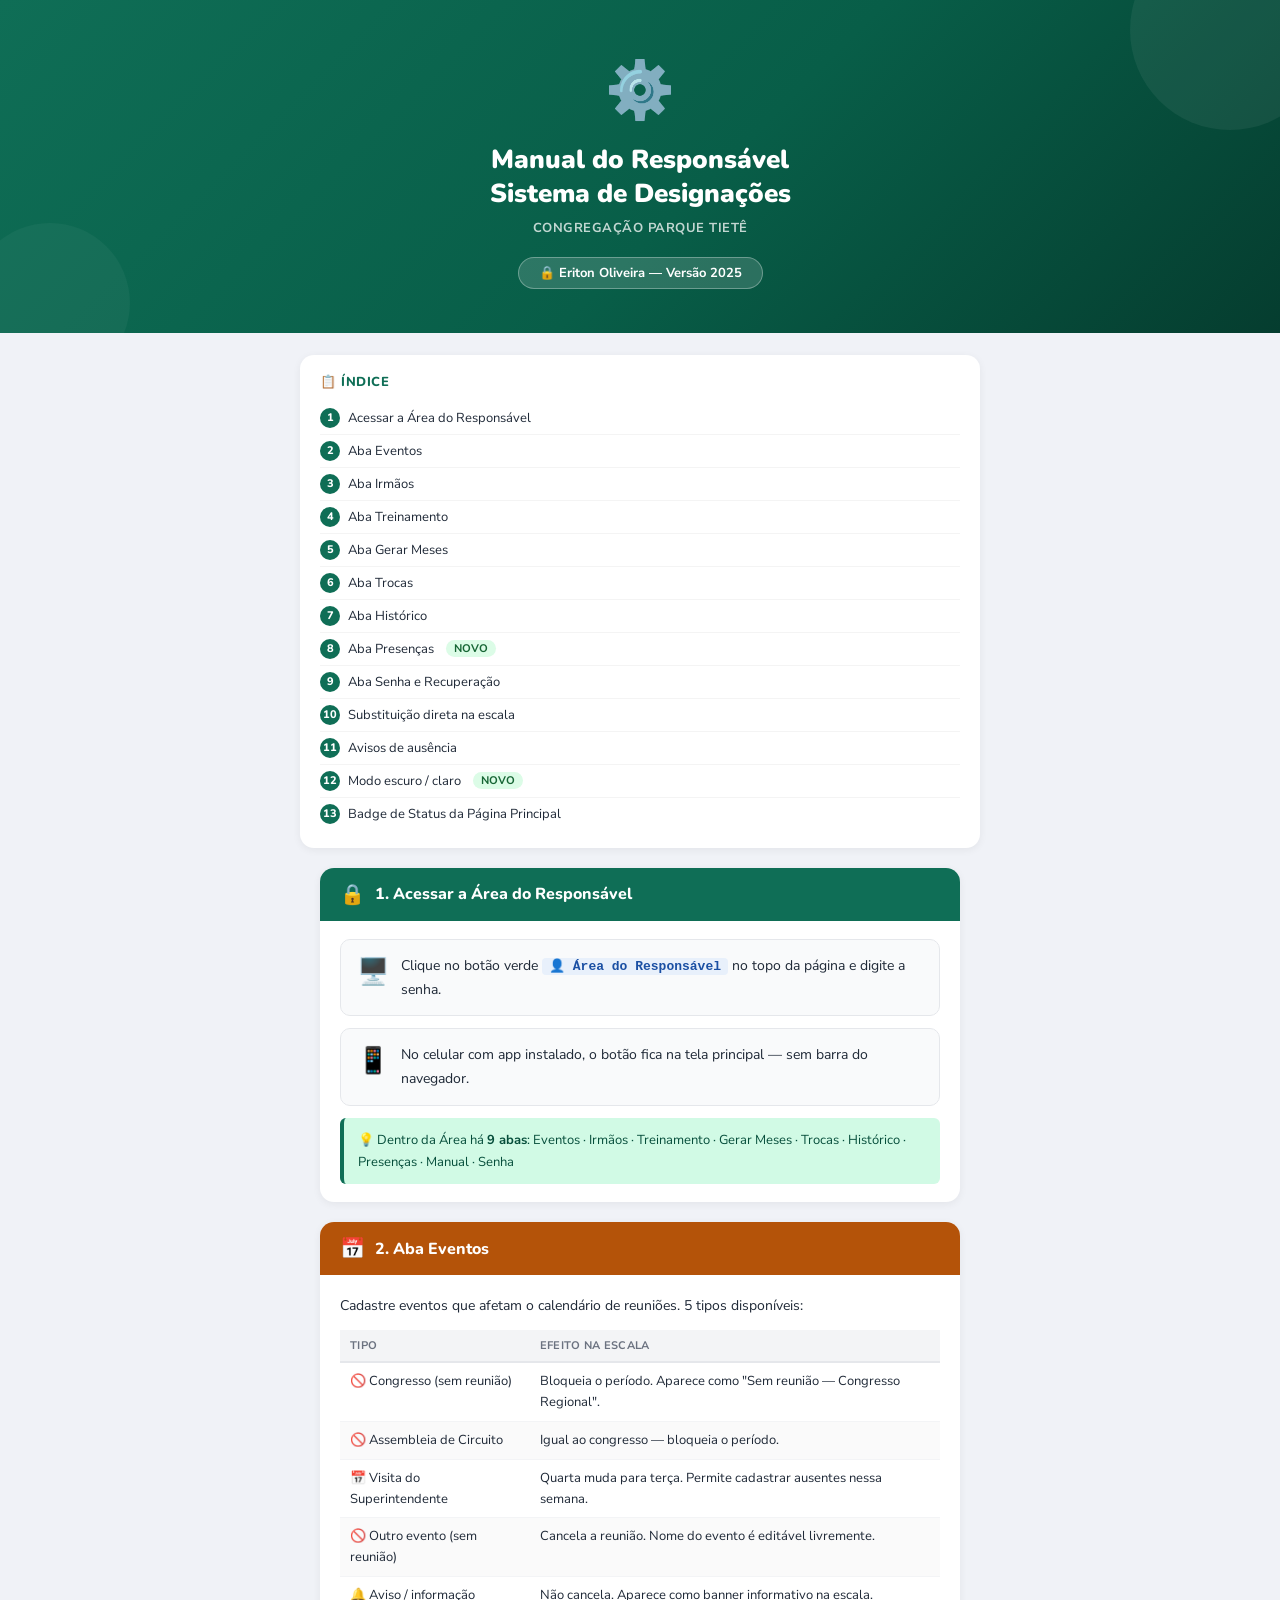
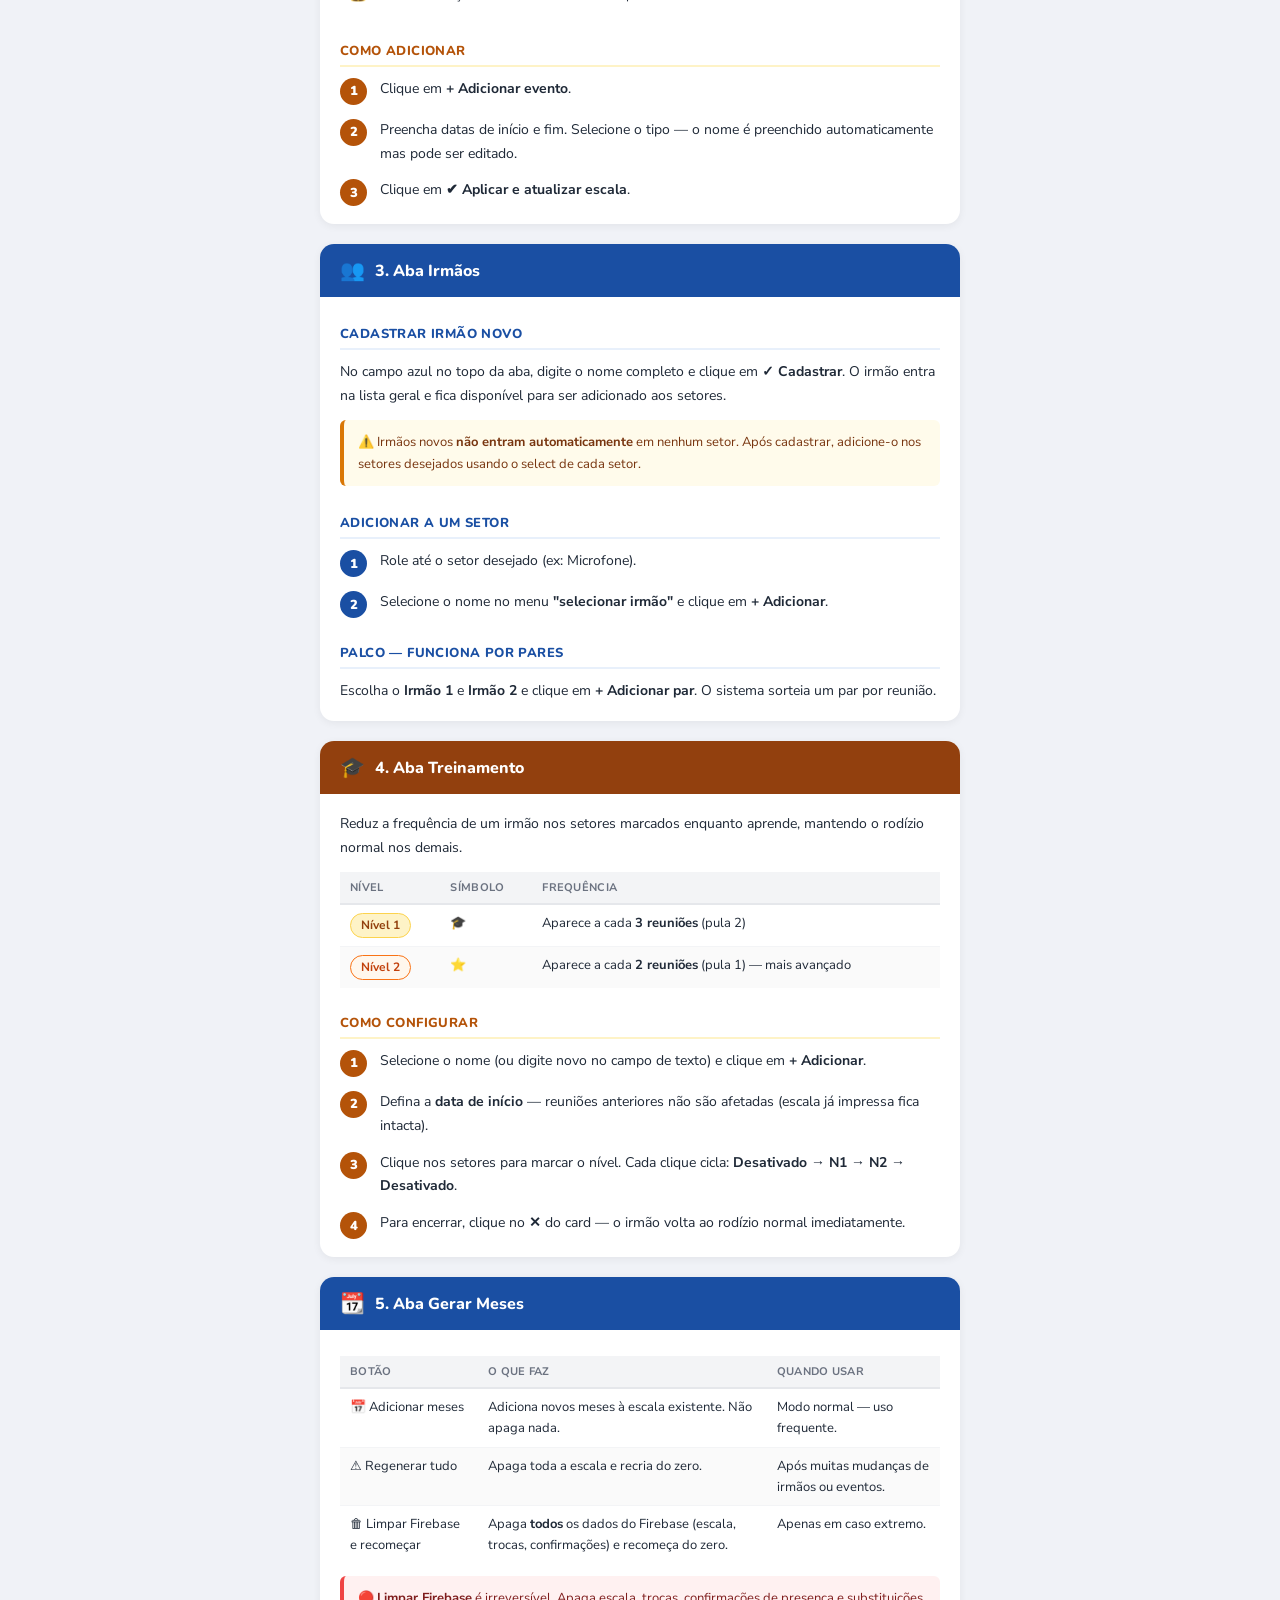
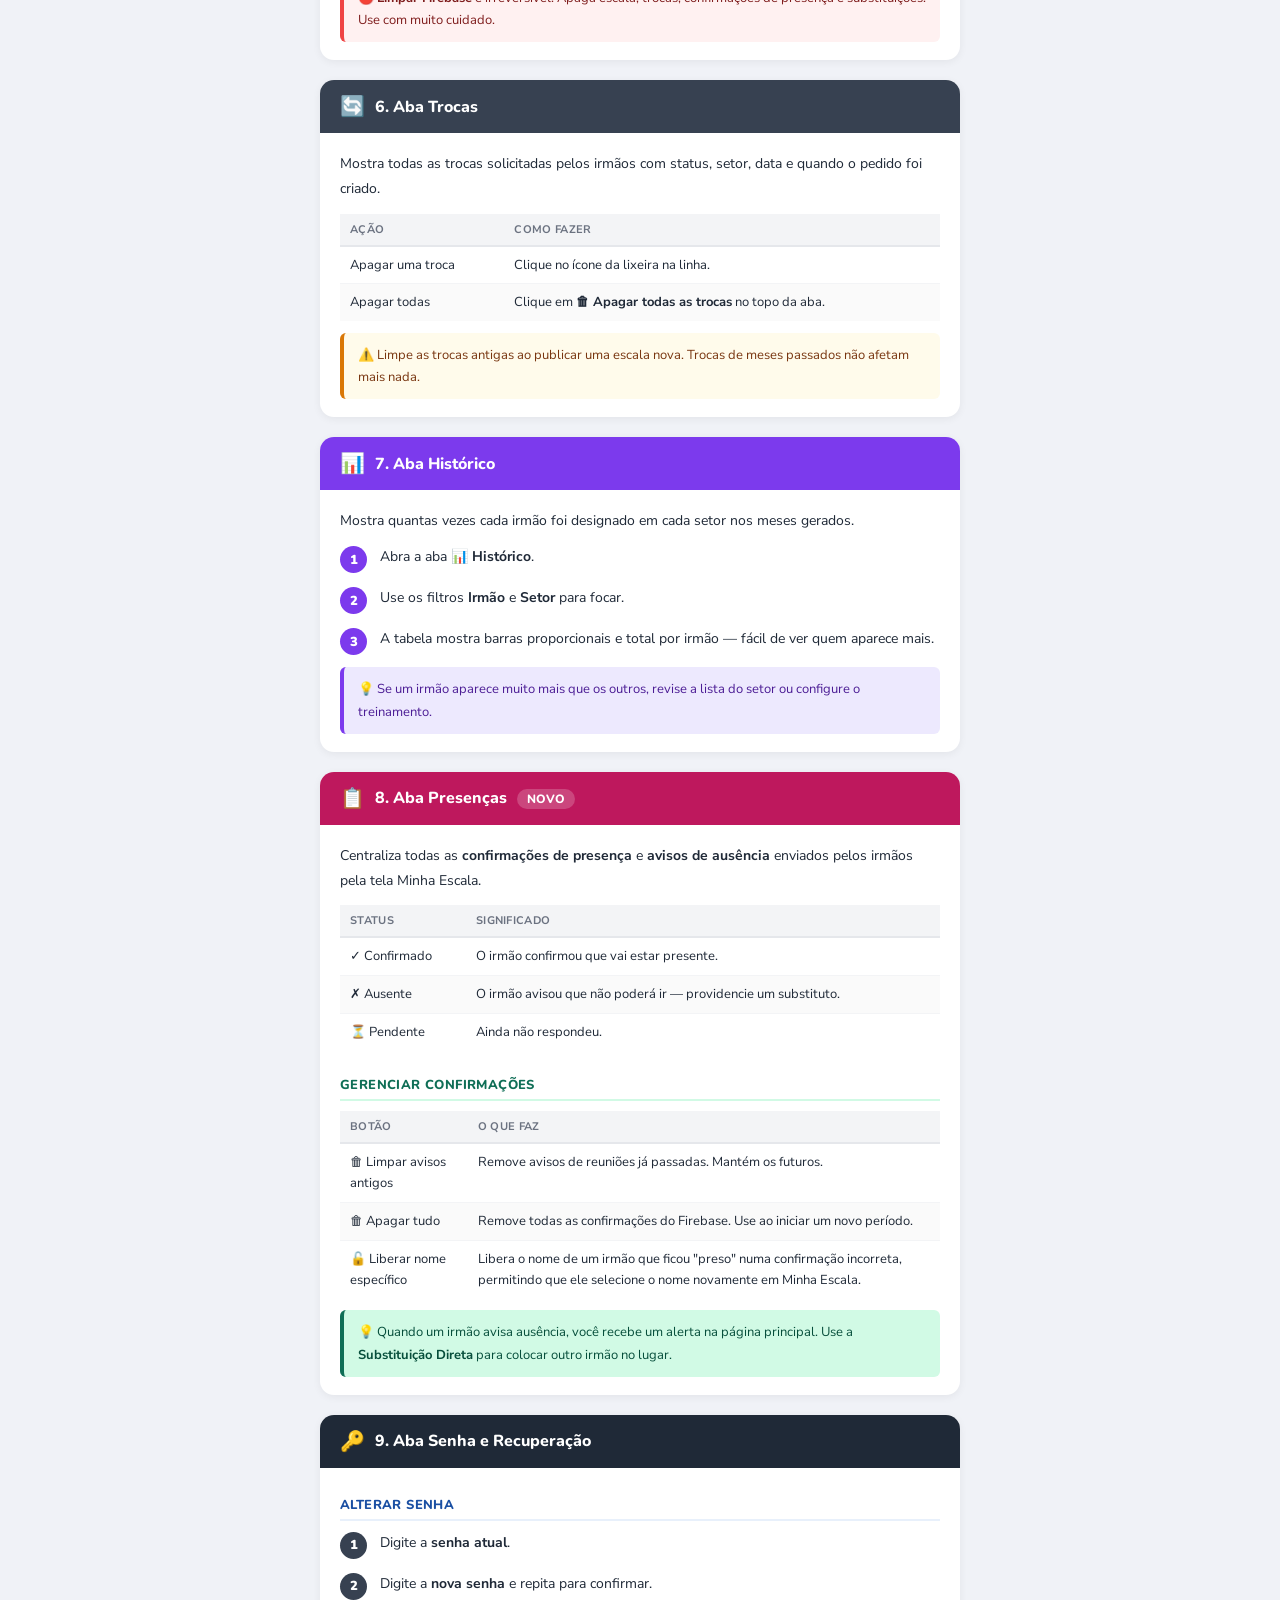
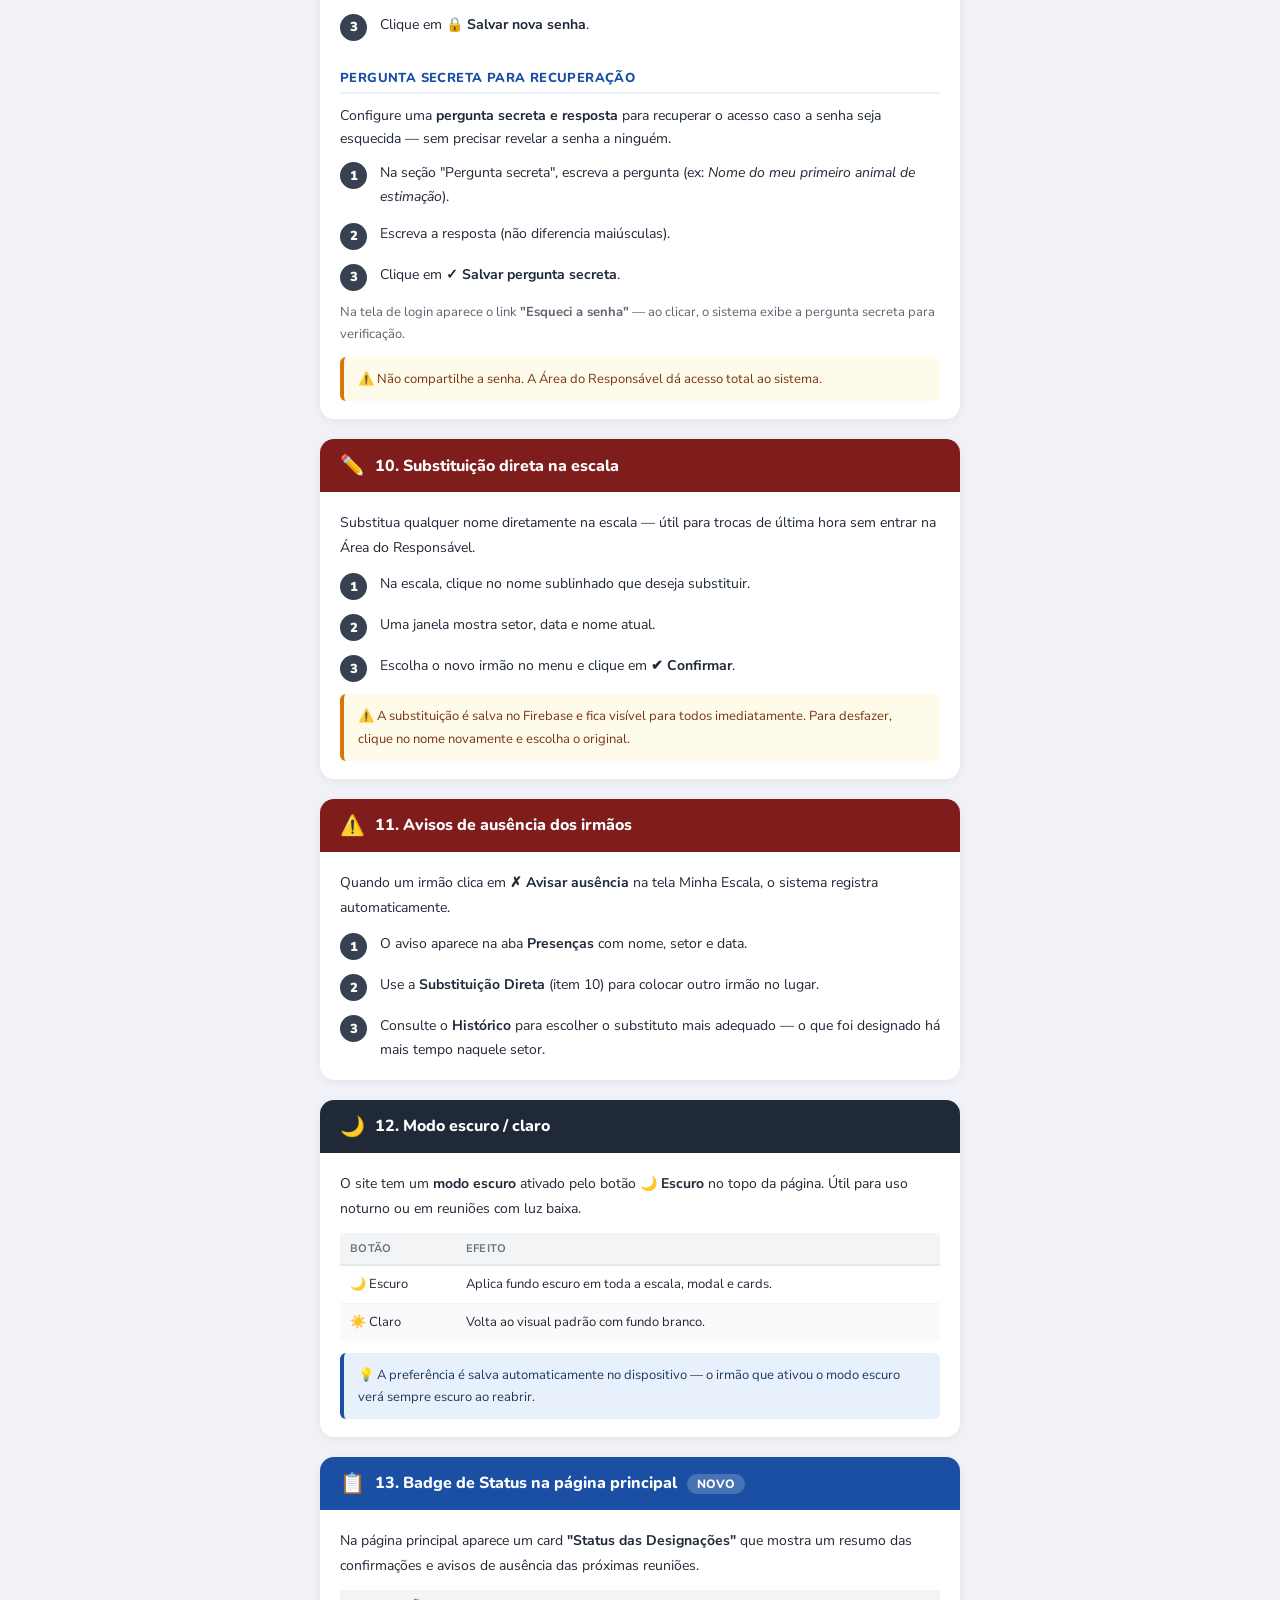
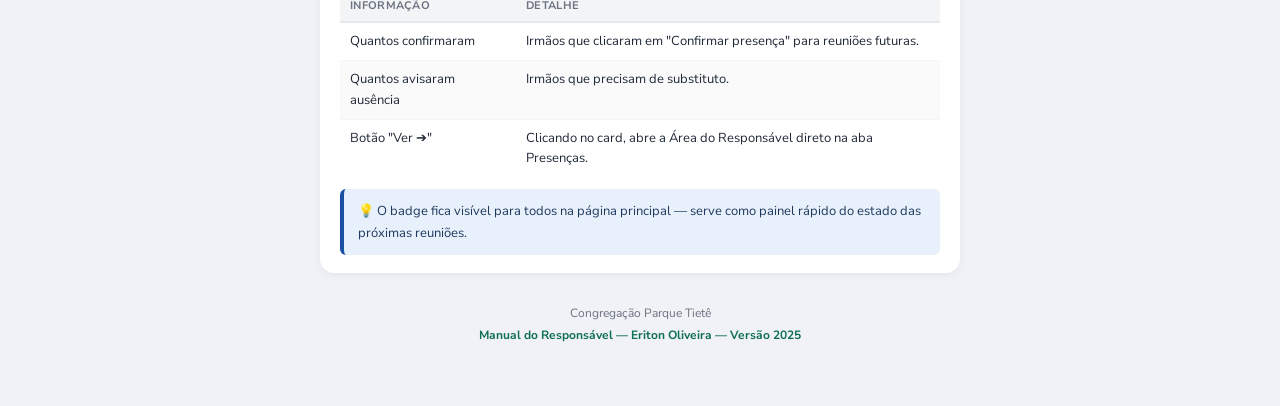
==== commit e870e4fe: "Update manual-responsavel.html" ====
--- a/manual-responsavel.html
+++ b/manual-responsavel.html
@@ -96,7 +96,8 @@
     <li><div class="inum">9</div> Aba Senha e Recuperação</li>
     <li><div class="inum">10</div> Substituição direta na escala</li>
     <li><div class="inum">11</div> Avisos de ausência</li>
-    <li><div class="inum">12</div> Badge de Status da Página Principal <span style="background:#dcfce7;color:#166534;font-size:11px;font-weight:700;border-radius:10px;padding:1px 8px;margin-left:4px">NOVO</span></li>
+    <li><div class="inum">12</div> Modo escuro / claro <span style="background:#dcfce7;color:#166534;font-size:11px;font-weight:700;border-radius:10px;padding:1px 8px;margin-left:4px">NOVO</span></li>
+    <li><div class="inum">13</div> Badge de Status da Página Principal</li>
   </ul>
 </div>
 
@@ -240,6 +241,7 @@
       <tbody>
         <tr><td>🗑 Limpar avisos antigos</td><td>Remove avisos de reuniões já passadas. Mantém os futuros.</td></tr>
         <tr><td>🗑 Apagar tudo</td><td>Remove todas as confirmações do Firebase. Use ao iniciar um novo período.</td></tr>
+        <tr><td>🔓 Liberar nome específico</td><td>Libera o nome de um irmão que ficou "preso" numa confirmação incorreta, permitindo que ele selecione o nome novamente em Minha Escala.</td></tr>
       </tbody>
     </table>
     <div class="dica vd">💡 Quando um irmão avisa ausência, você recebe um alerta na página principal. Use a <strong>Substituição Direta</strong> para colocar outro irmão no lugar.</div>
@@ -295,9 +297,25 @@
   </div>
 </div>
 
-<!-- 12 BADGE STATUS -->
-<div class="sec">
-  <div class="sec-cab az"><span class="sec-ico">📋</span><span class="sec-tit">12. Badge de Status na página principal <span style="background:rgba(255,255,255,.2);font-size:12px;padding:2px 10px;border-radius:10px;margin-left:6px">NOVO</span></span></div>
+<!-- NOVO: MODO ESCURO -->
+<div class="sec">
+  <div class="sec-cab graf"><span class="sec-ico">🌙</span><span class="sec-tit">12. Modo escuro / claro</span></div>
+  <div class="sec-body">
+    <p style="font-size:14px;line-height:1.8;margin-bottom:12px">O site tem um <strong>modo escuro</strong> ativado pelo botão <strong>🌙 Escuro</strong> no topo da página. Útil para uso noturno ou em reuniões com luz baixa.</p>
+    <table class="t">
+      <thead><tr><th>Botão</th><th>Efeito</th></tr></thead>
+      <tbody>
+        <tr><td>🌙 Escuro</td><td>Aplica fundo escuro em toda a escala, modal e cards.</td></tr>
+        <tr><td>☀️ Claro</td><td>Volta ao visual padrão com fundo branco.</td></tr>
+      </tbody>
+    </table>
+    <div class="dica az">💡 A preferência é salva automaticamente no dispositivo — o irmão que ativou o modo escuro verá sempre escuro ao reabrir.</div>
+  </div>
+</div>
+
+<!-- 13 BADGE STATUS -->
+<div class="sec">
+  <div class="sec-cab az"><span class="sec-ico">📋</span><span class="sec-tit">13. Badge de Status na página principal <span style="background:rgba(255,255,255,.2);font-size:12px;padding:2px 10px;border-radius:10px;margin-left:6px">NOVO</span></span></div>
   <div class="sec-body">
     <p style="font-size:14px;line-height:1.8;margin-bottom:12px">Na página principal aparece um card <strong>"Status das Designações"</strong> que mostra um resumo das confirmações e avisos de ausência das próximas reuniões.</p>
     <table class="t">
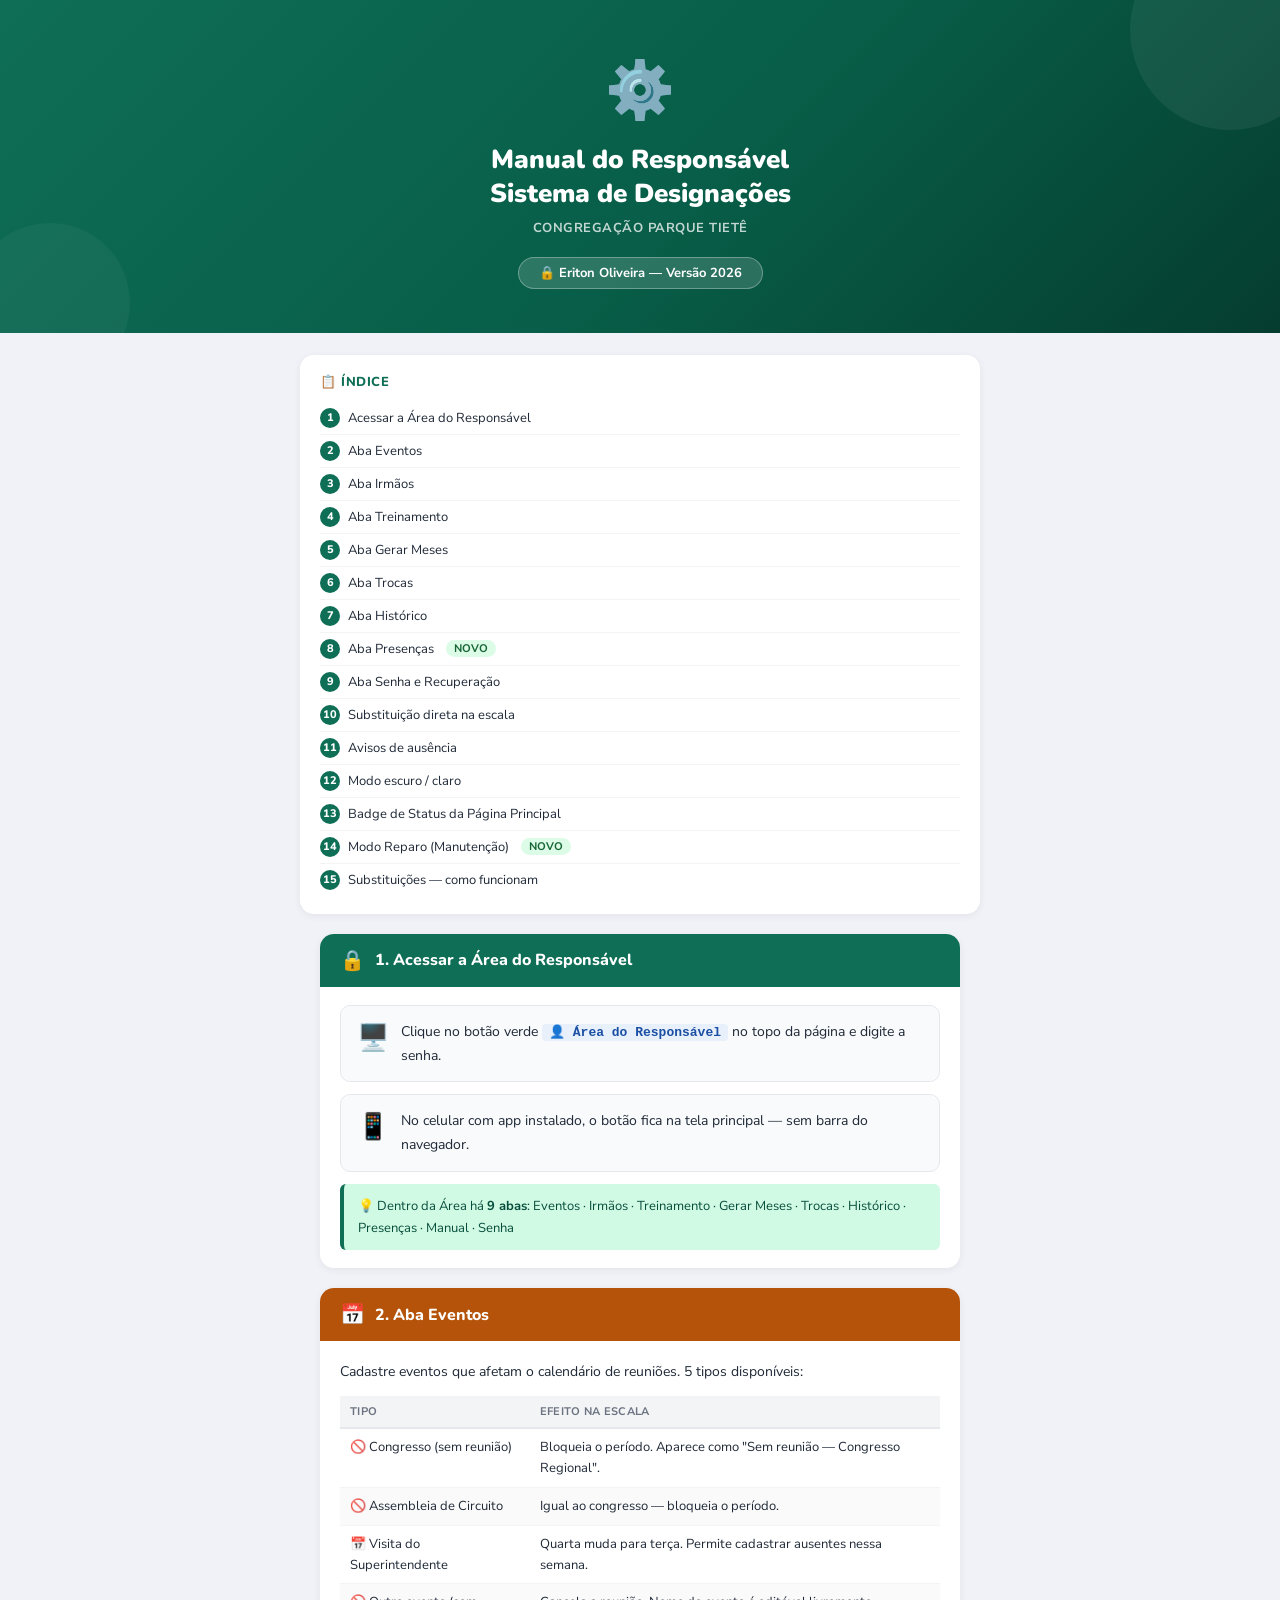
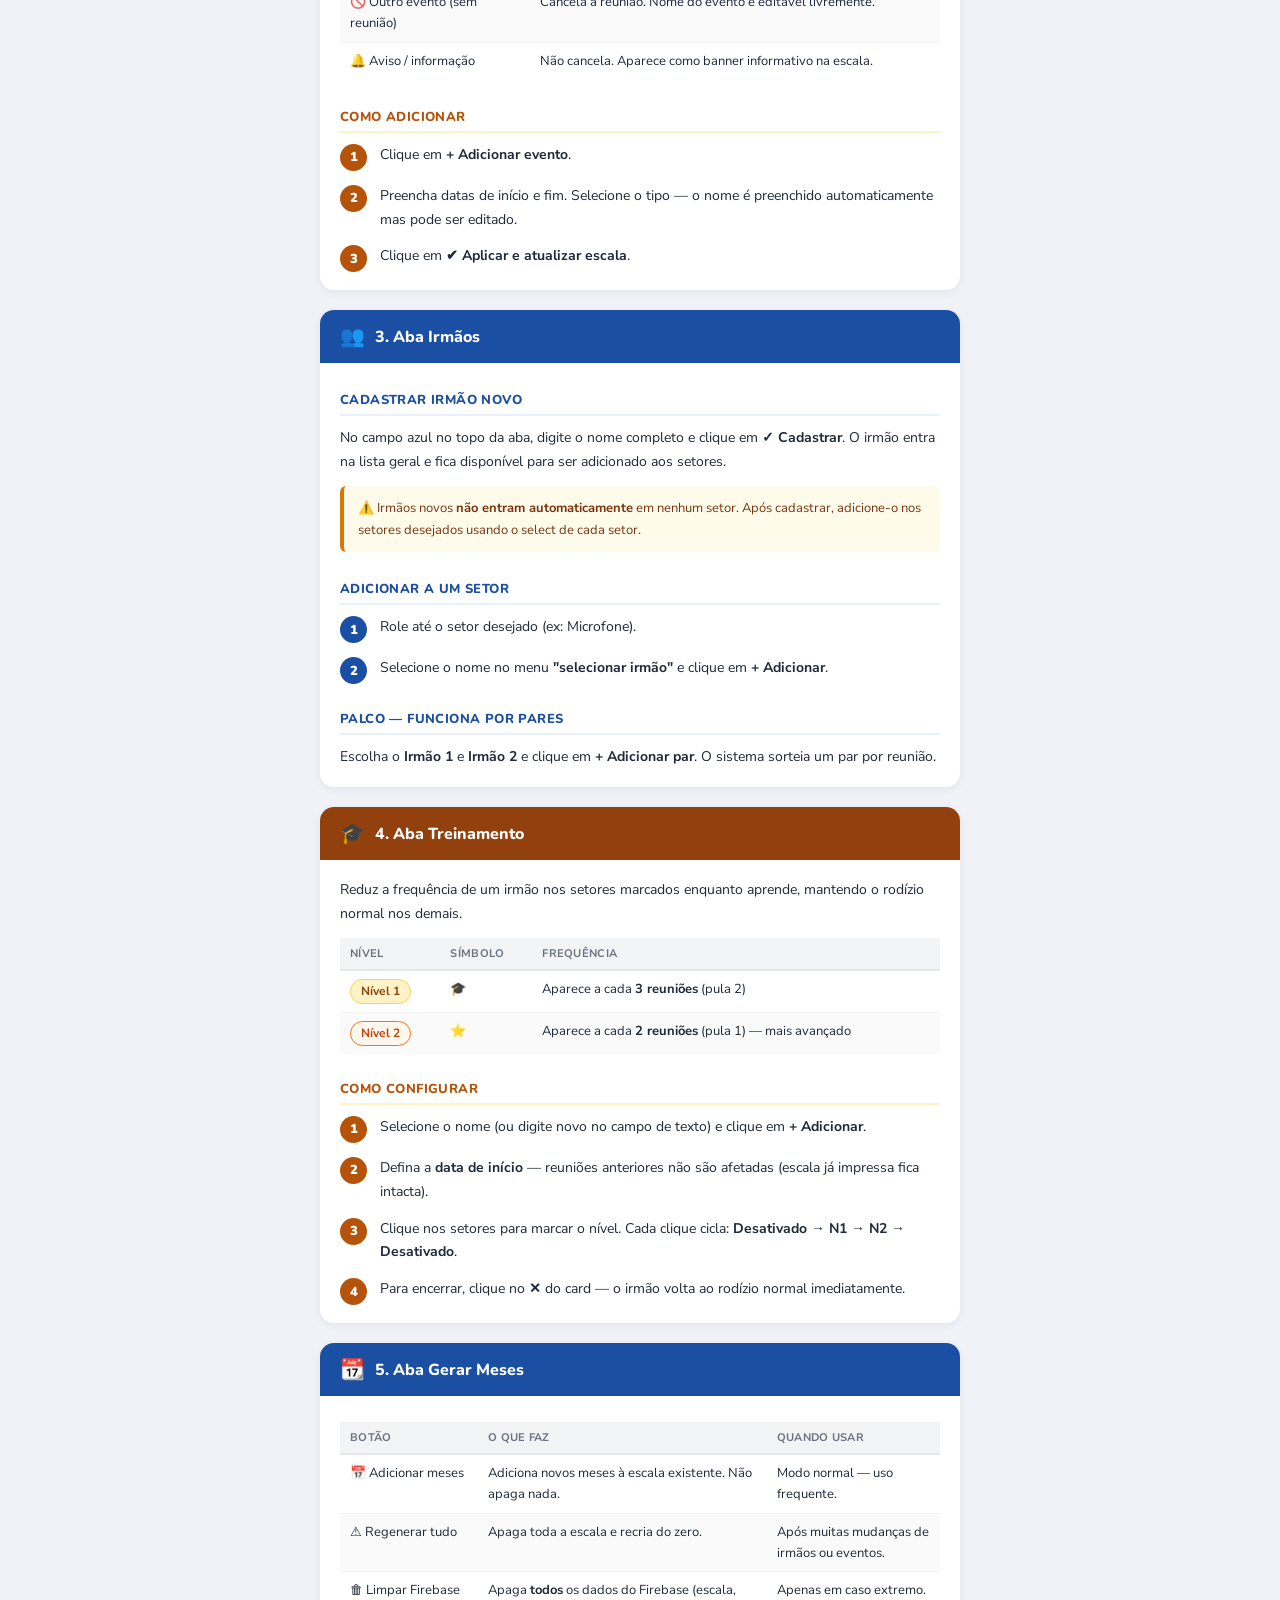
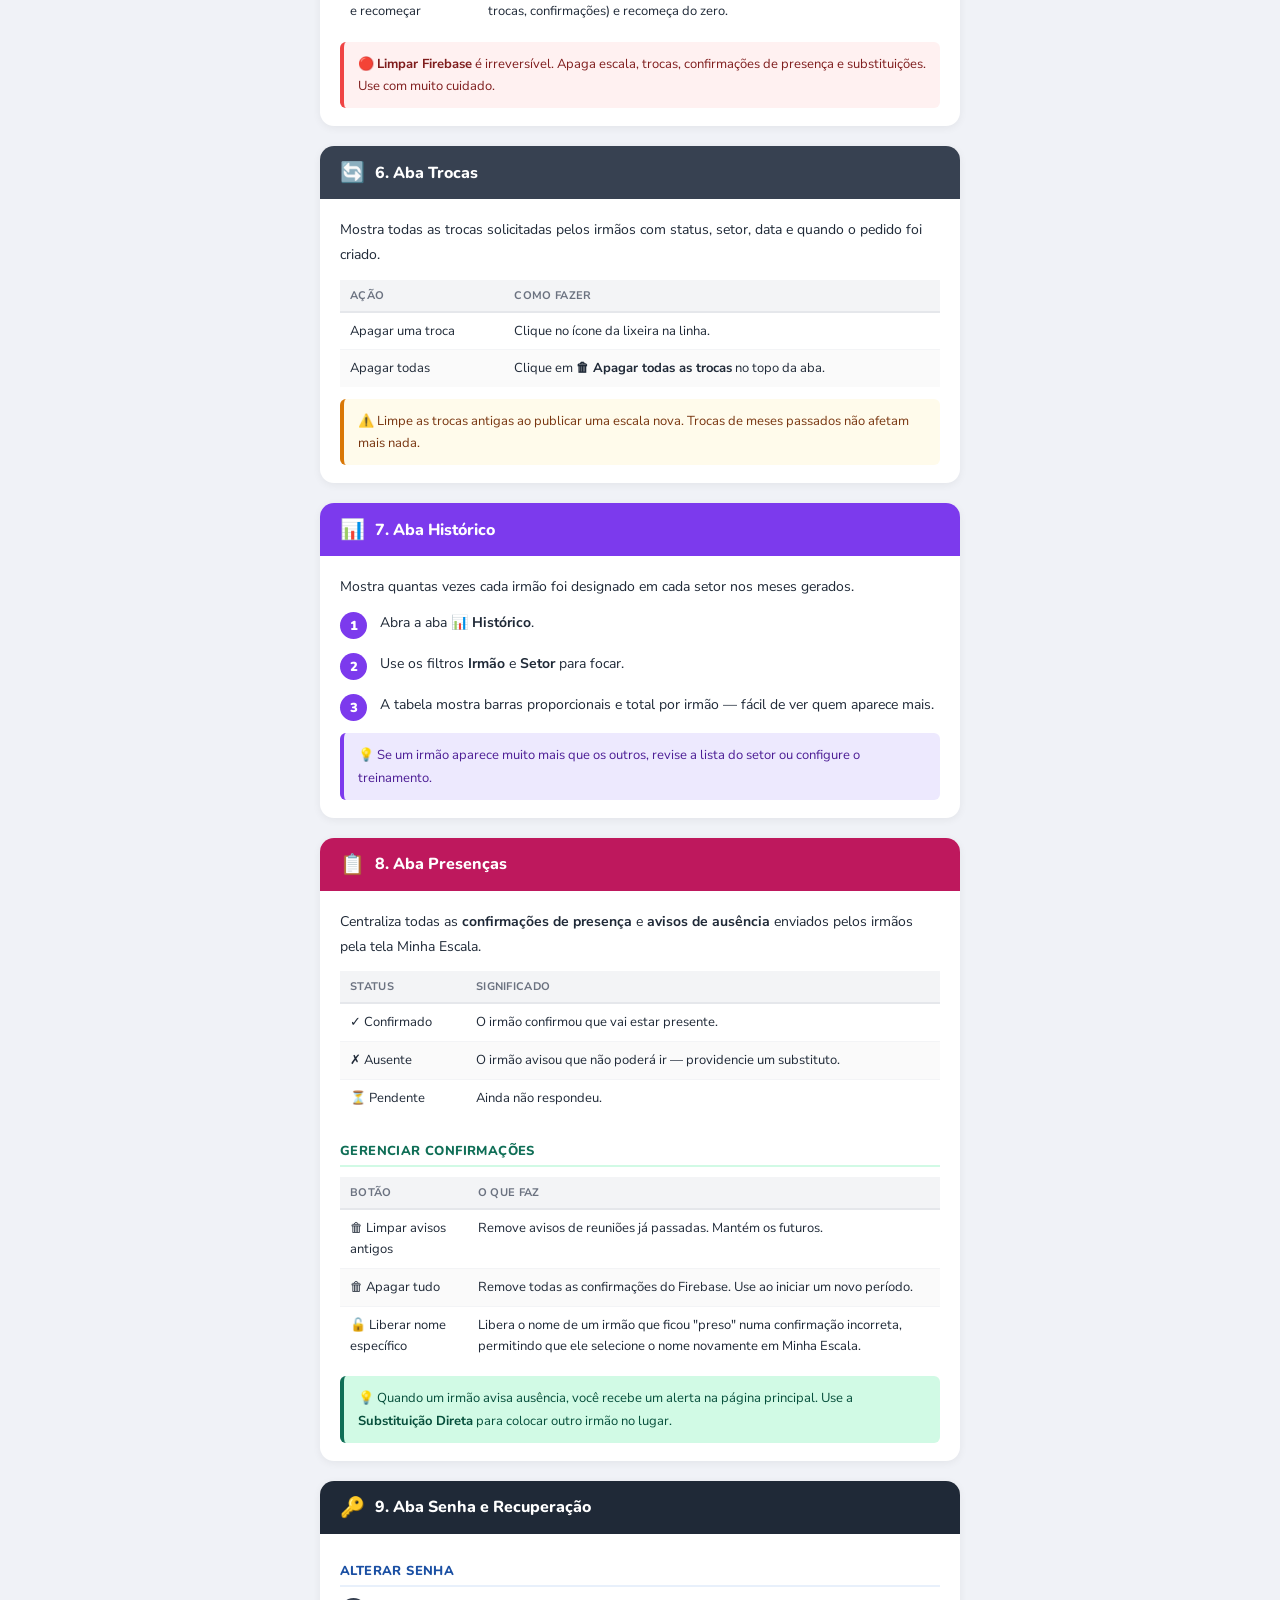
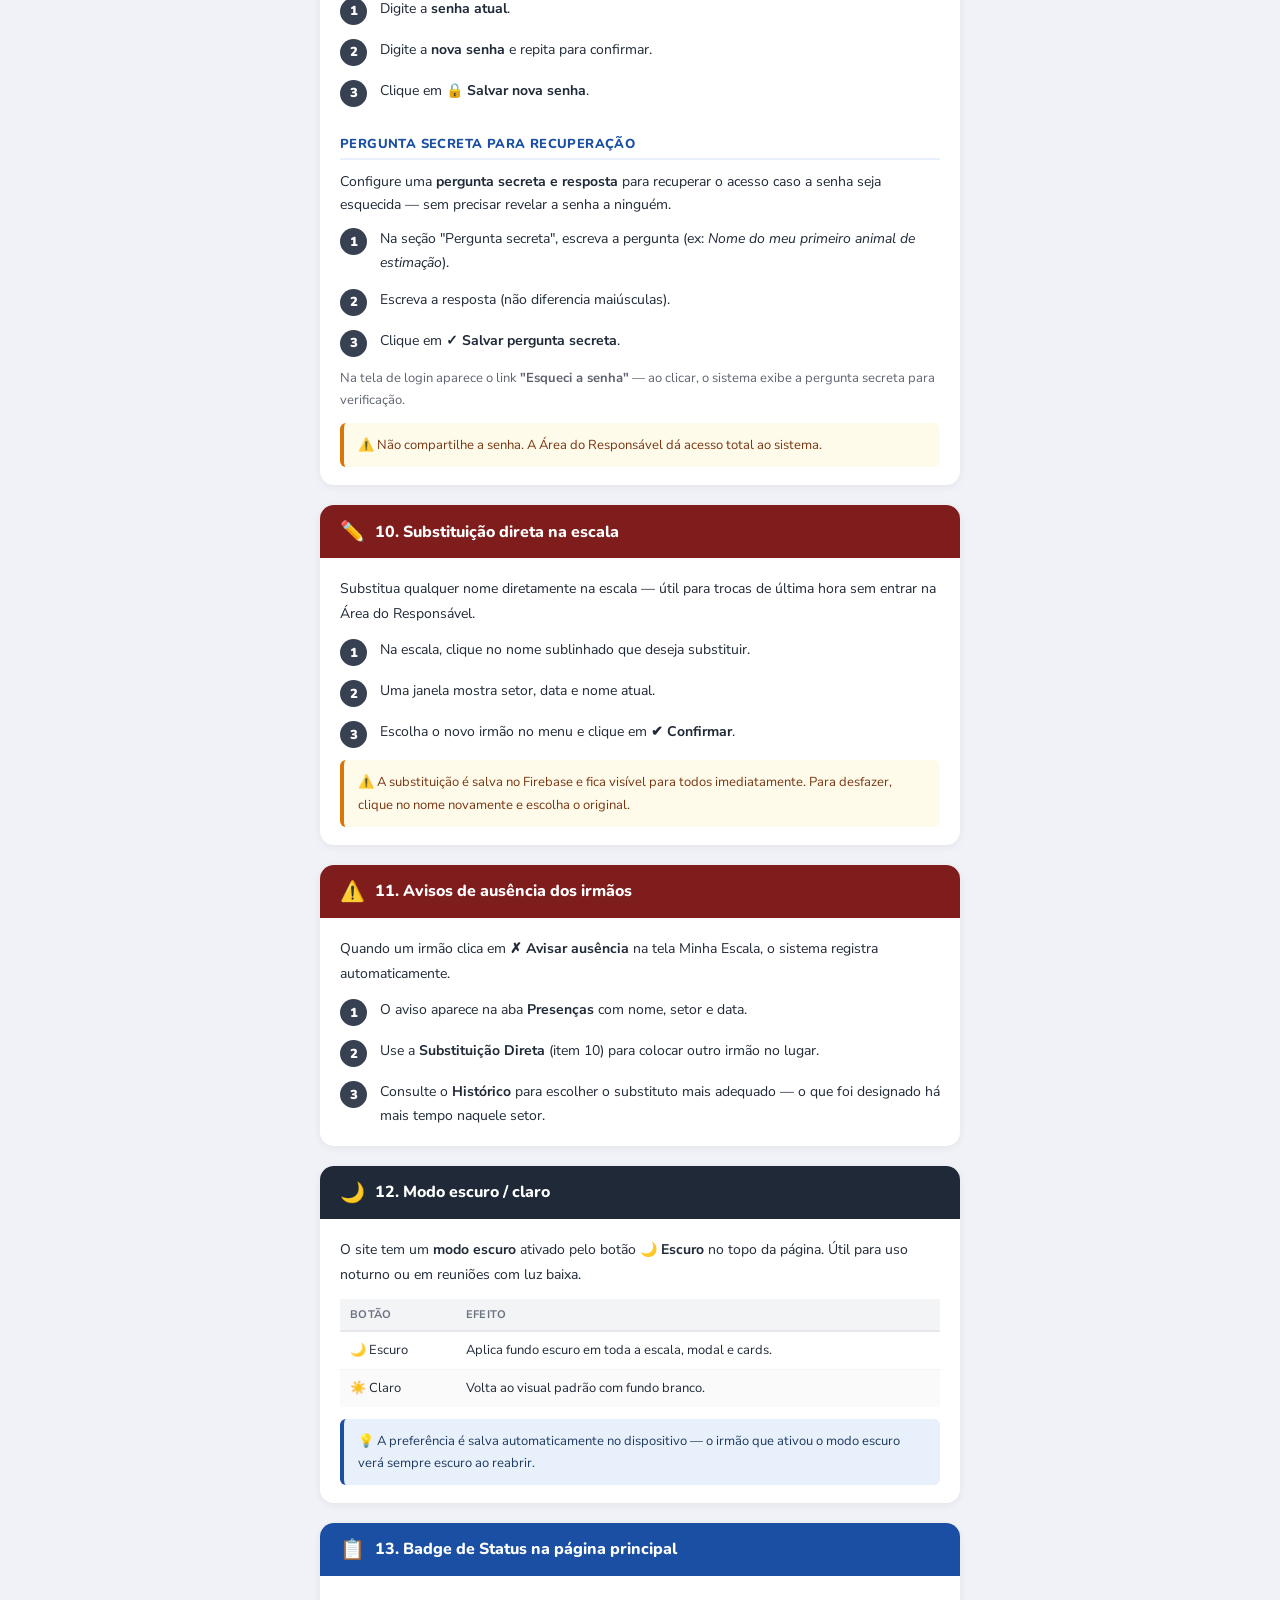
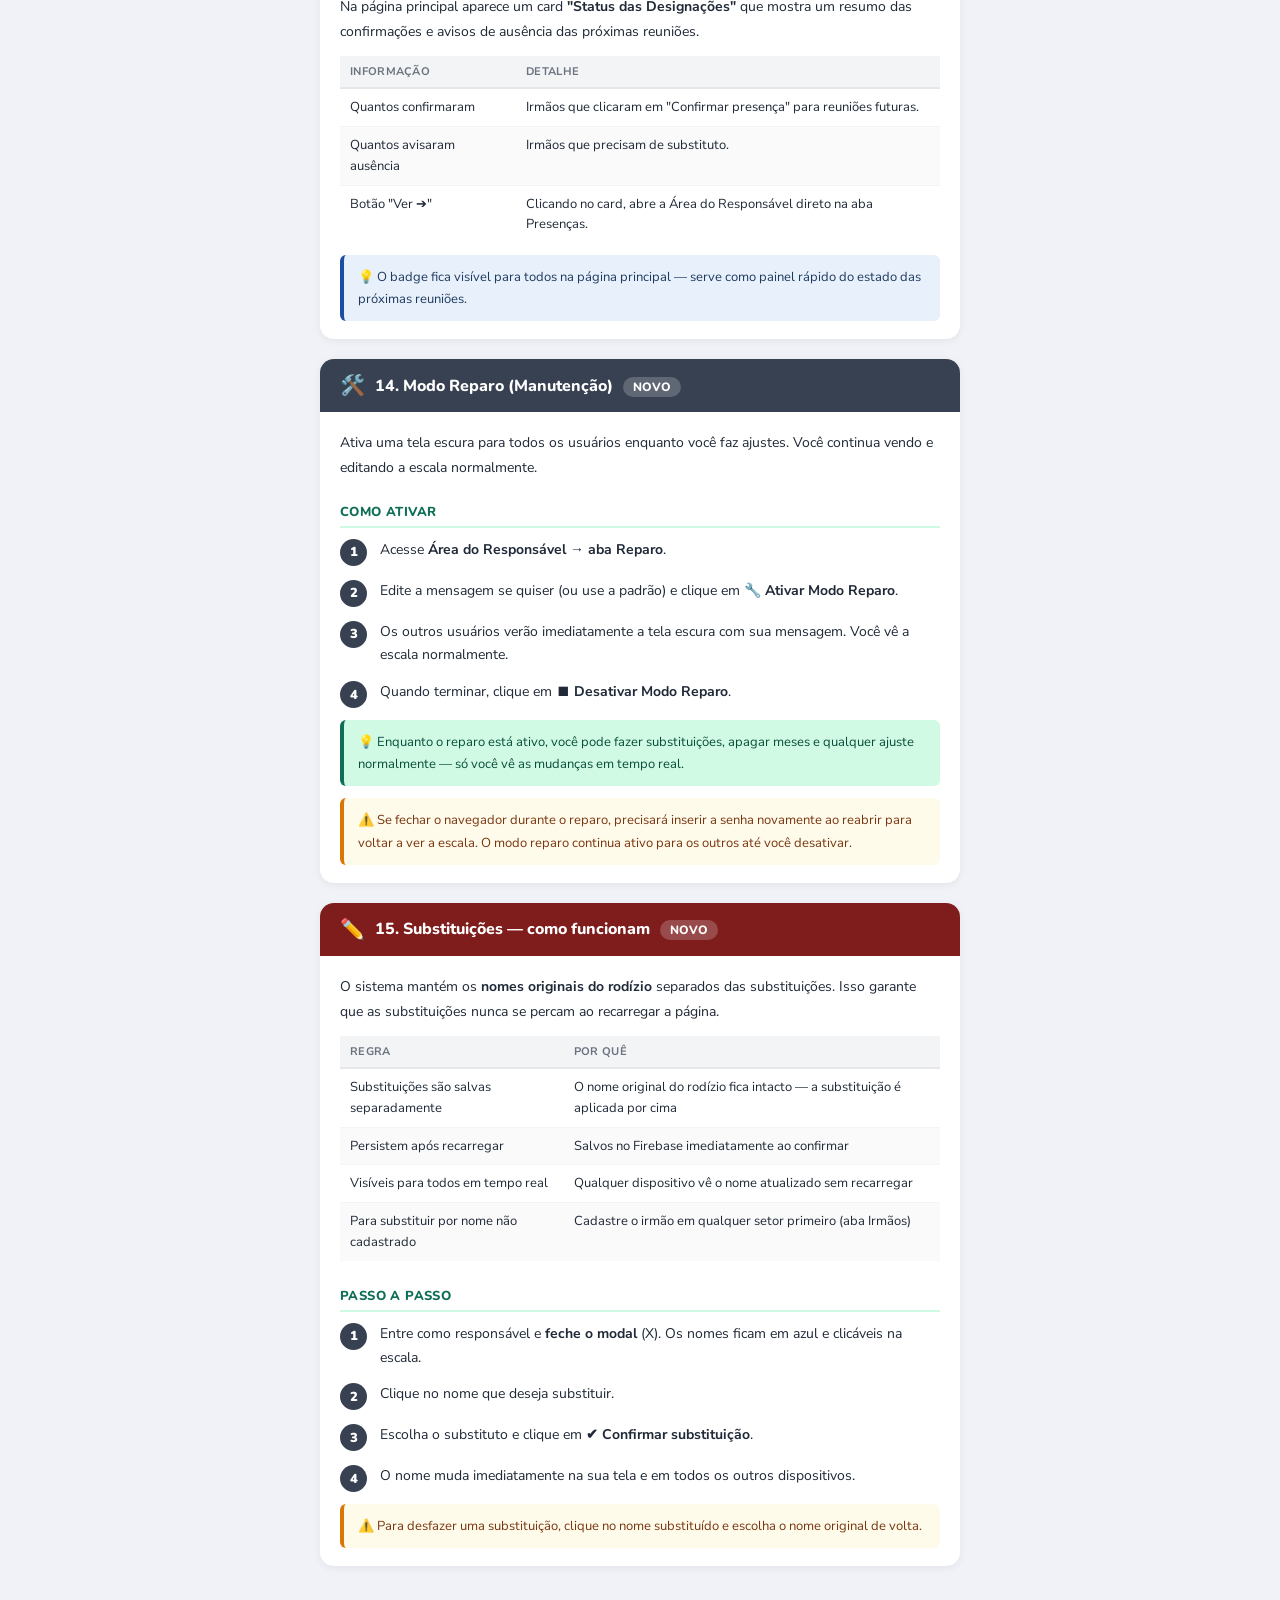
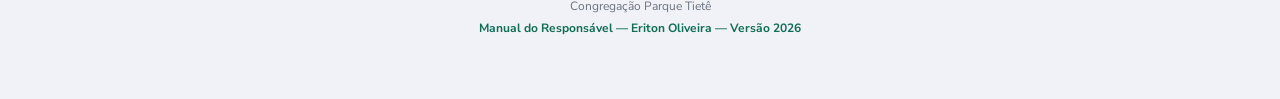
==== commit 26a895c1: "Update manual-responsavel.html" ====
--- a/manual-responsavel.html
+++ b/manual-responsavel.html
@@ -79,7 +79,7 @@
   <div class="capa-ico">⚙️</div>
   <h1>Manual do Responsável<br>Sistema de Designações</h1>
   <div class="capa-sub">Congregação Parque Tietê</div>
-  <div class="capa-badge">🔒 Eriton Oliveira — Versão 2025</div>
+  <div class="capa-badge">🔒 Eriton Oliveira — Versão 2026</div>
 </div>
 
 <div class="indice" style="margin:22px 20px 0;max-width:680px;margin-left:auto;margin-right:auto;">
@@ -96,8 +96,10 @@
     <li><div class="inum">9</div> Aba Senha e Recuperação</li>
     <li><div class="inum">10</div> Substituição direta na escala</li>
     <li><div class="inum">11</div> Avisos de ausência</li>
-    <li><div class="inum">12</div> Modo escuro / claro <span style="background:#dcfce7;color:#166534;font-size:11px;font-weight:700;border-radius:10px;padding:1px 8px;margin-left:4px">NOVO</span></li>
+    <li><div class="inum">12</div> Modo escuro / claro</li>
     <li><div class="inum">13</div> Badge de Status da Página Principal</li>
+    <li><div class="inum">14</div> Modo Reparo (Manutenção) <span style="background:#dcfce7;color:#166534;font-size:11px;font-weight:700;border-radius:10px;padding:1px 8px;margin-left:4px">NOVO</span></li>
+    <li><div class="inum">15</div> Substituições — como funcionam</li>
   </ul>
 </div>
 
@@ -224,7 +226,7 @@
 
 <!-- 8 PRESENÇAS -->
 <div class="sec">
-  <div class="sec-cab ros"><span class="sec-ico">📋</span><span class="sec-tit">8. Aba Presenças <span style="background:rgba(255,255,255,.2);font-size:12px;padding:2px 10px;border-radius:10px;margin-left:6px">NOVO</span></span></div>
+  <div class="sec-cab ros"><span class="sec-ico">📋</span><span class="sec-tit">8. Aba Presenças</span></div>
   <div class="sec-body">
     <p style="font-size:14px;line-height:1.8;margin-bottom:12px">Centraliza todas as <strong>confirmações de presença</strong> e <strong>avisos de ausência</strong> enviados pelos irmãos pela tela Minha Escala.</p>
     <table class="t">
@@ -315,7 +317,7 @@
 
 <!-- 13 BADGE STATUS -->
 <div class="sec">
-  <div class="sec-cab az"><span class="sec-ico">📋</span><span class="sec-tit">13. Badge de Status na página principal <span style="background:rgba(255,255,255,.2);font-size:12px;padding:2px 10px;border-radius:10px;margin-left:6px">NOVO</span></span></div>
+  <div class="sec-cab az"><span class="sec-ico">📋</span><span class="sec-tit">13. Badge de Status na página principal</span></div>
   <div class="sec-body">
     <p style="font-size:14px;line-height:1.8;margin-bottom:12px">Na página principal aparece um card <strong>"Status das Designações"</strong> que mostra um resumo das confirmações e avisos de ausência das próximas reuniões.</p>
     <table class="t">
@@ -330,7 +332,49 @@
   </div>
 </div>
 
-<div class="rodape">Congregação Parque Tietê<br><strong>Manual do Responsável — Eriton Oliveira — Versão 2025</strong></div>
+<!-- 14 MODO REPARO -->
+<div class="sec">
+  <div class="sec-cab cin"><span class="sec-ico">🛠️</span><span class="sec-tit">14. Modo Reparo (Manutenção) <span style="background:rgba(255,255,255,.2);font-size:12px;padding:2px 10px;border-radius:10px;margin-left:6px">NOVO</span></span></div>
+  <div class="sec-body">
+    <p style="font-size:14px;line-height:1.8;margin-bottom:12px">Ativa uma tela escura para todos os usuários enquanto você faz ajustes. Você continua vendo e editando a escala normalmente.</p>
+    <div class="sub vd">Como ativar</div>
+    <ol class="passos">
+      <li><div class="num cin">1</div><div class="ptxt">Acesse <strong>Área do Responsável → aba Reparo</strong>.</div></li>
+      <li><div class="num cin">2</div><div class="ptxt">Edite a mensagem se quiser (ou use a padrão) e clique em <strong>🔧 Ativar Modo Reparo</strong>.</div></li>
+      <li><div class="num cin">3</div><div class="ptxt">Os outros usuários verão imediatamente a tela escura com sua mensagem. Você vê a escala normalmente.</div></li>
+      <li><div class="num cin">4</div><div class="ptxt">Quando terminar, clique em <strong>⏹ Desativar Modo Reparo</strong>.</div></li>
+    </ol>
+    <div class="dica vd">💡 Enquanto o reparo está ativo, você pode fazer substituições, apagar meses e qualquer ajuste normalmente — só você vê as mudanças em tempo real.</div>
+    <div class="aviso">⚠️ Se fechar o navegador durante o reparo, precisará inserir a senha novamente ao reabrir para voltar a ver a escala. O modo reparo continua ativo para os outros até você desativar.</div>
+  </div>
+</div>
+
+<!-- 15 SUBSTITUIÇÕES -->
+<div class="sec">
+  <div class="sec-cab verm"><span class="sec-ico">✏️</span><span class="sec-tit">15. Substituições — como funcionam <span style="background:rgba(255,255,255,.2);font-size:12px;padding:2px 10px;border-radius:10px;margin-left:6px">NOVO</span></span></div>
+  <div class="sec-body">
+    <p style="font-size:14px;line-height:1.8;margin-bottom:12px">O sistema mantém os <strong>nomes originais do rodízio</strong> separados das substituições. Isso garante que as substituições nunca se percam ao recarregar a página.</p>
+    <table class="t">
+      <thead><tr><th>Regra</th><th>Por quê</th></tr></thead>
+      <tbody>
+        <tr><td>Substituições são salvas separadamente</td><td>O nome original do rodízio fica intacto — a substituição é aplicada por cima</td></tr>
+        <tr><td>Persistem após recarregar</td><td>Salvos no Firebase imediatamente ao confirmar</td></tr>
+        <tr><td>Visíveis para todos em tempo real</td><td>Qualquer dispositivo vê o nome atualizado sem recarregar</td></tr>
+        <tr><td>Para substituir por nome não cadastrado</td><td>Cadastre o irmão em qualquer setor primeiro (aba Irmãos)</td></tr>
+      </tbody>
+    </table>
+    <div class="sub vd" style="margin-top:16px">Passo a passo</div>
+    <ol class="passos">
+      <li><div class="num cin">1</div><div class="ptxt">Entre como responsável e <strong>feche o modal</strong> (X). Os nomes ficam em azul e clicáveis na escala.</div></li>
+      <li><div class="num cin">2</div><div class="ptxt">Clique no nome que deseja substituir.</div></li>
+      <li><div class="num cin">3</div><div class="ptxt">Escolha o substituto e clique em <strong>✔ Confirmar substituição</strong>.</div></li>
+      <li><div class="num cin">4</div><div class="ptxt">O nome muda imediatamente na sua tela e em todos os outros dispositivos.</div></li>
+    </ol>
+    <div class="aviso">⚠️ Para desfazer uma substituição, clique no nome substituído e escolha o nome original de volta.</div>
+  </div>
+</div>
+
+<div class="rodape">Congregação Parque Tietê<br><strong>Manual do Responsável — Eriton Oliveira — Versão 2026</strong></div>
 </div>
 </body>
 </html>
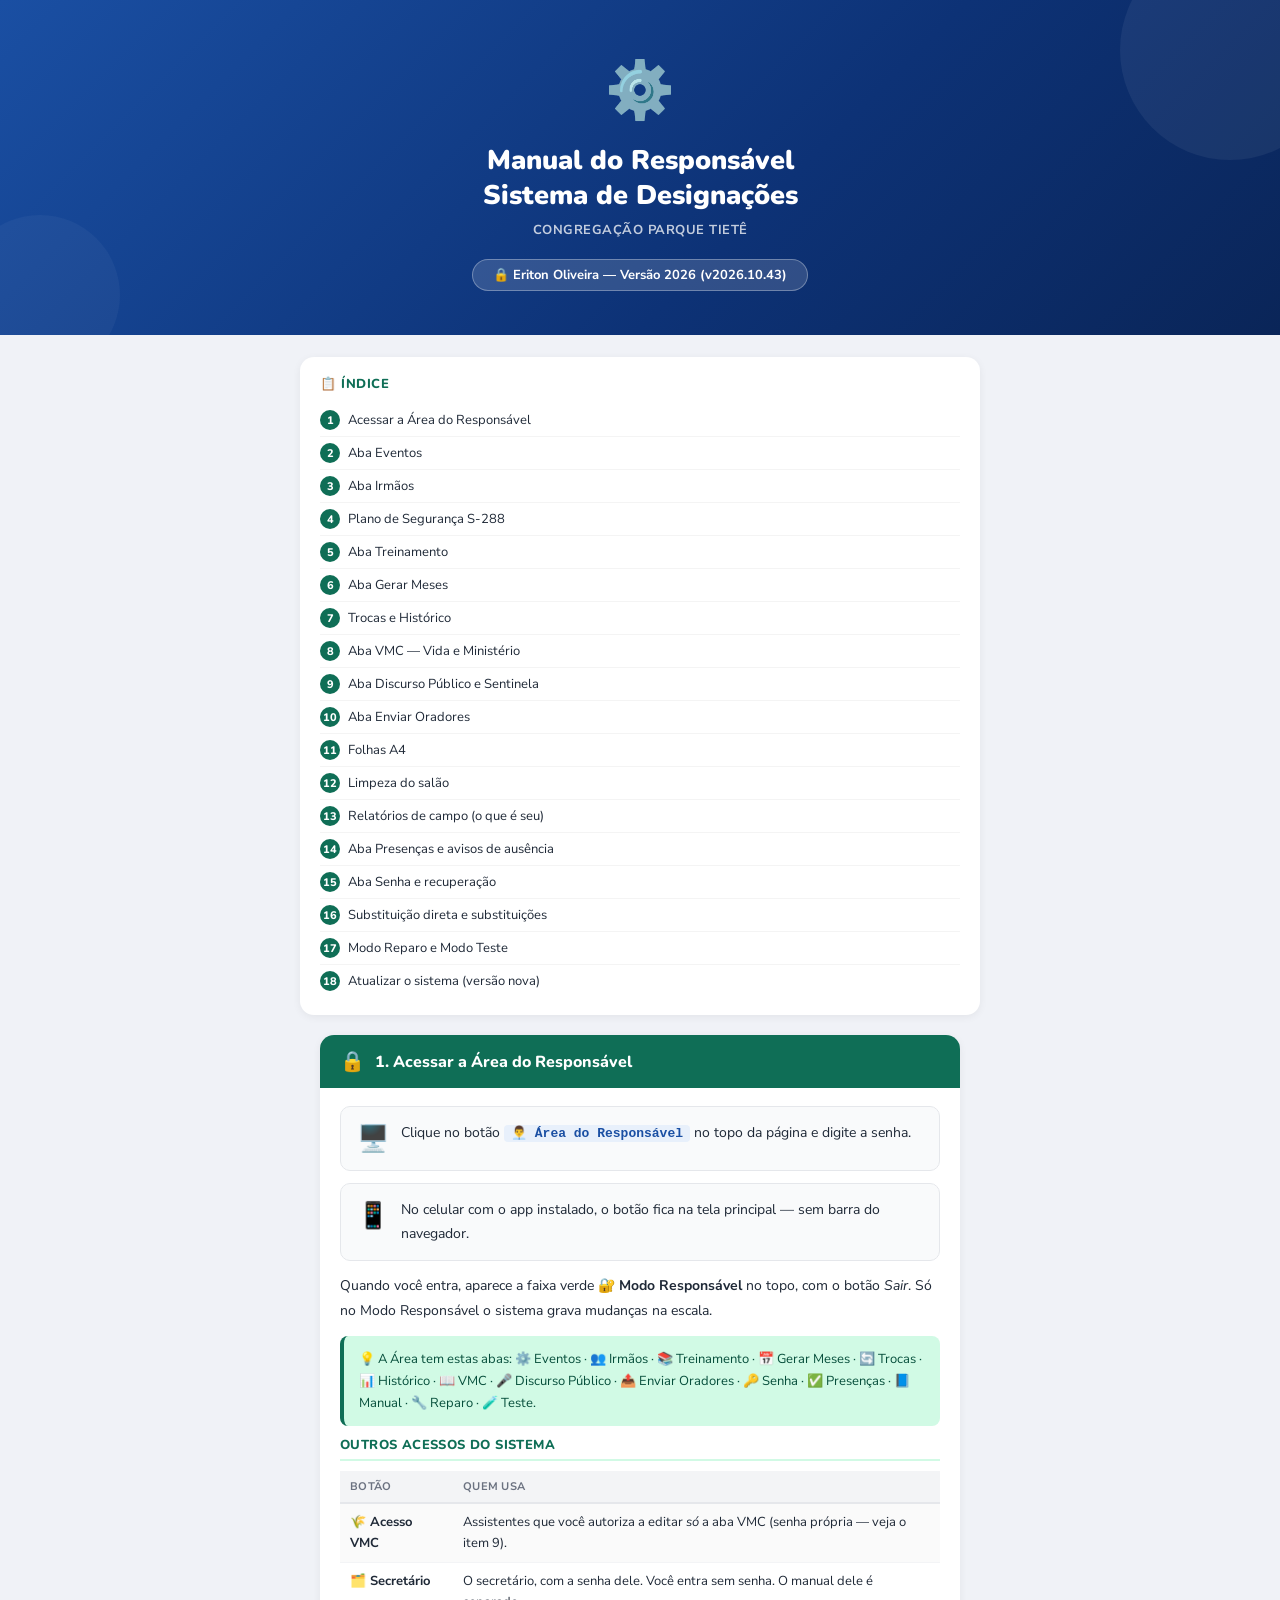
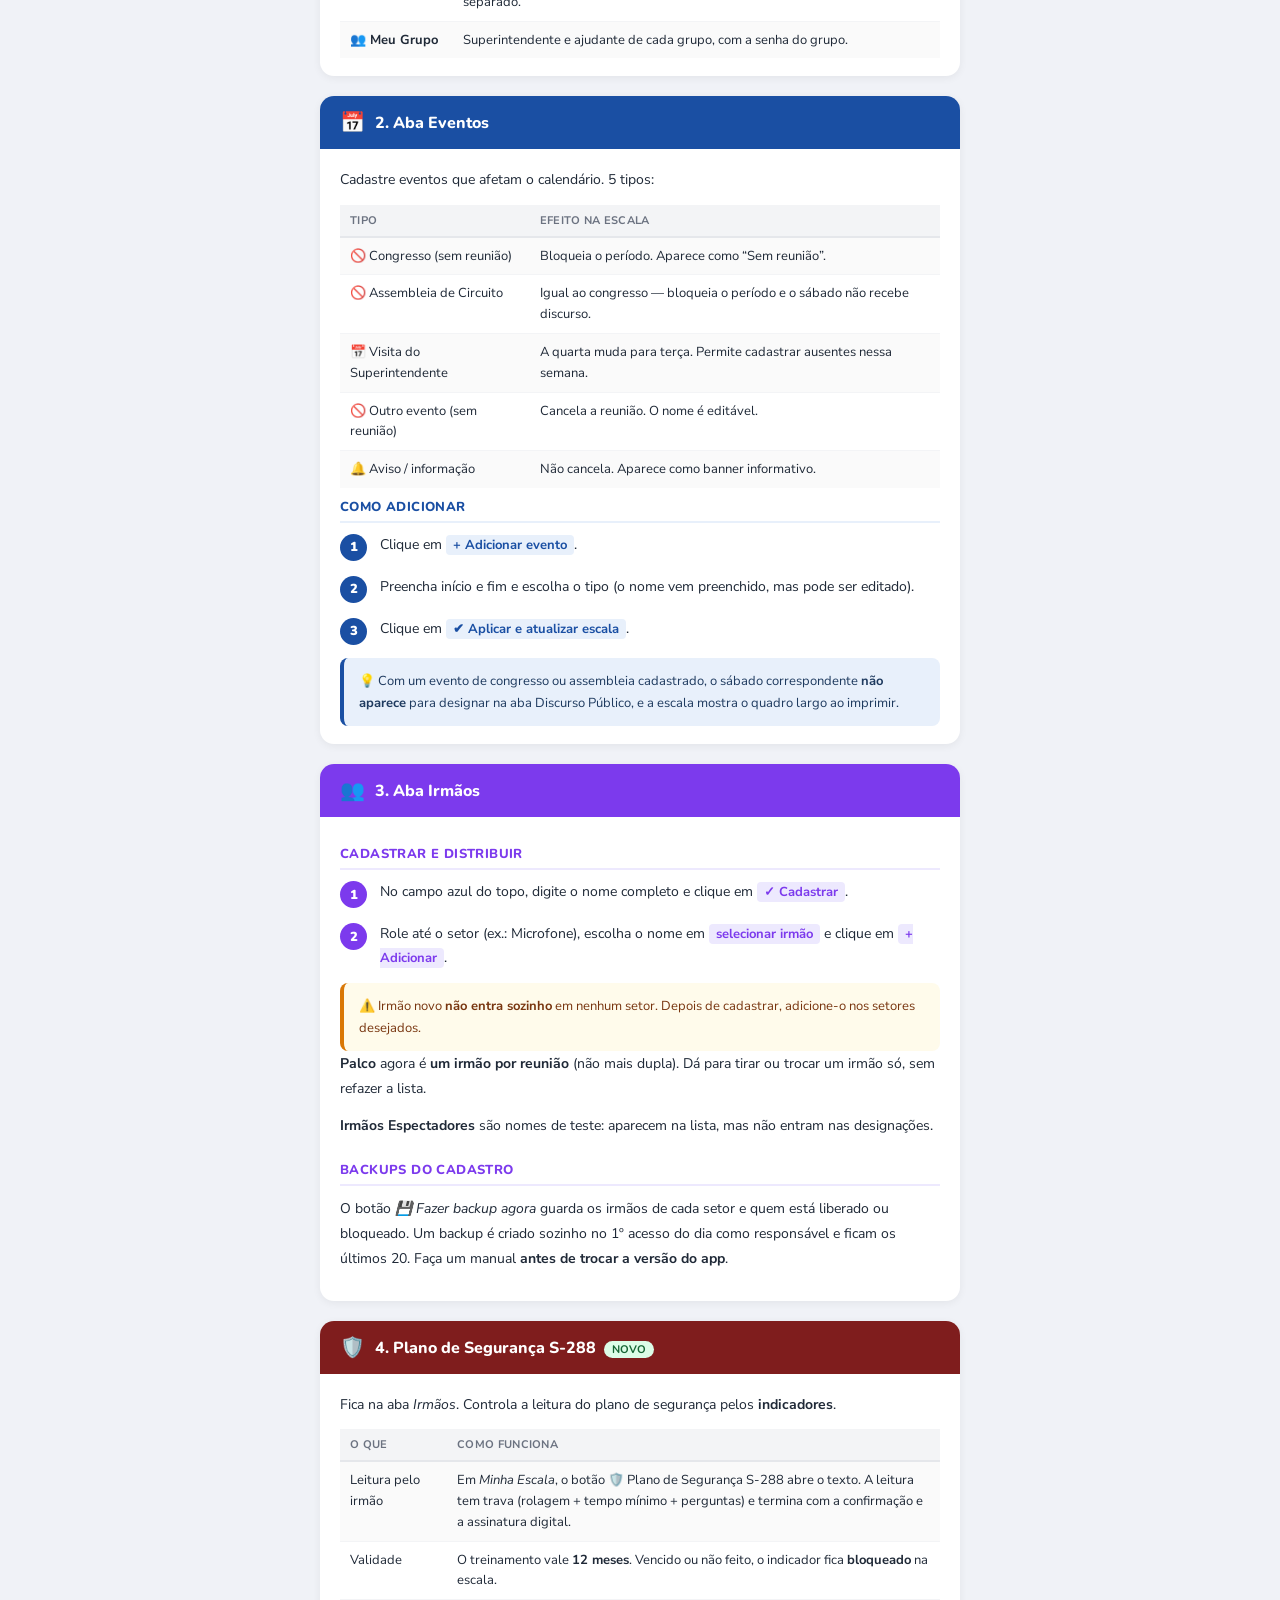
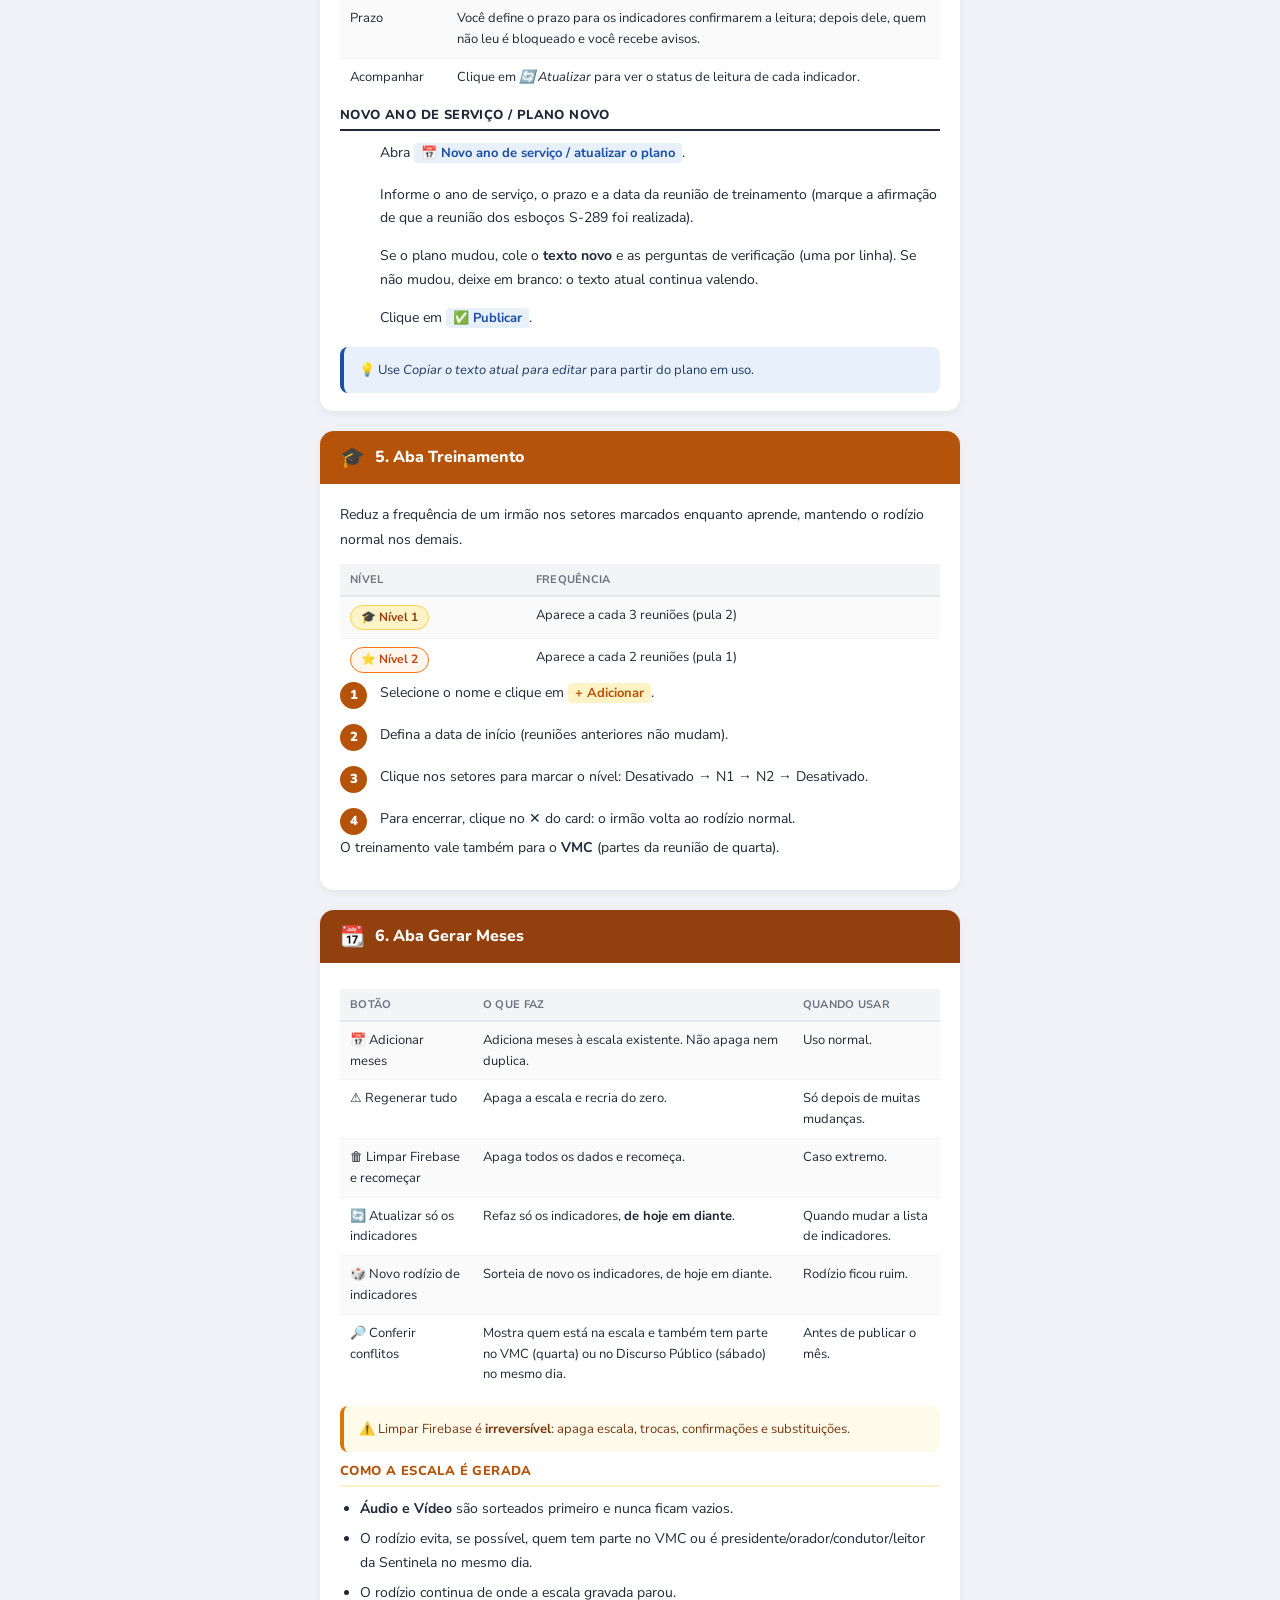
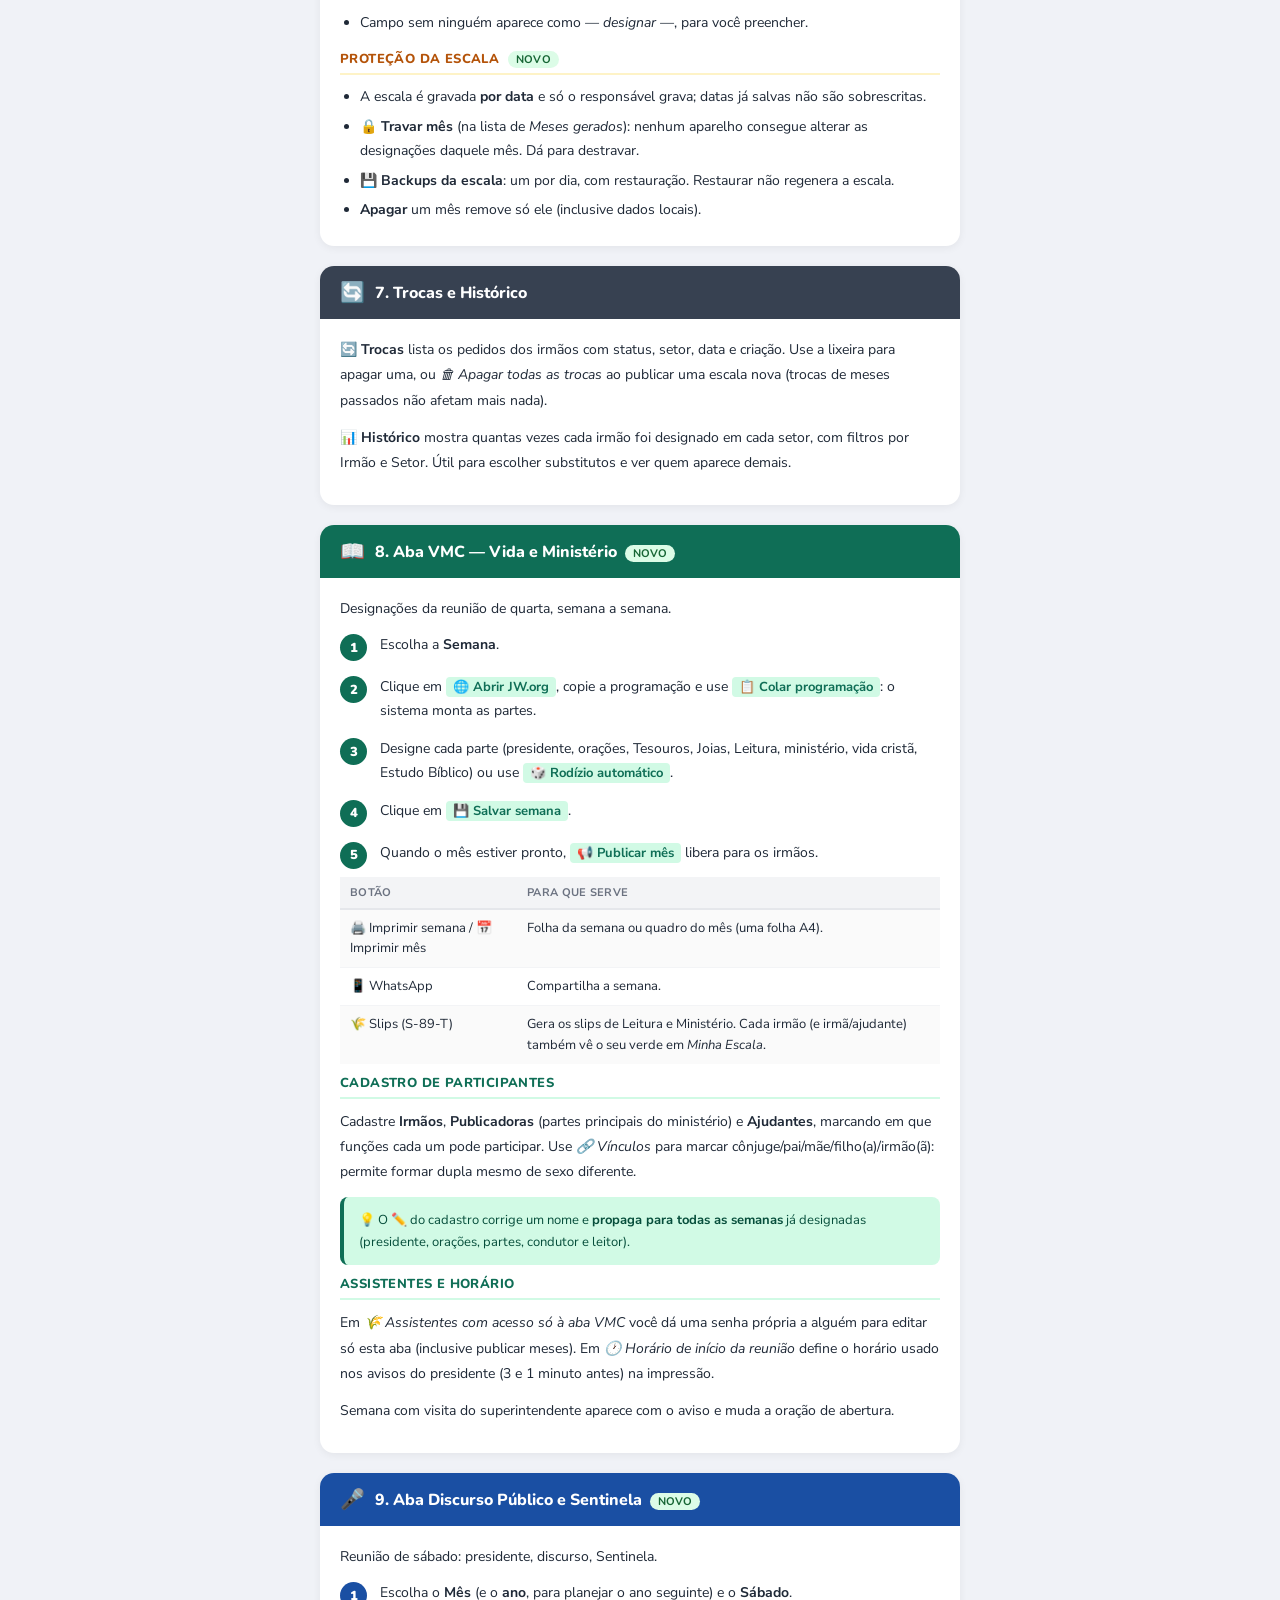
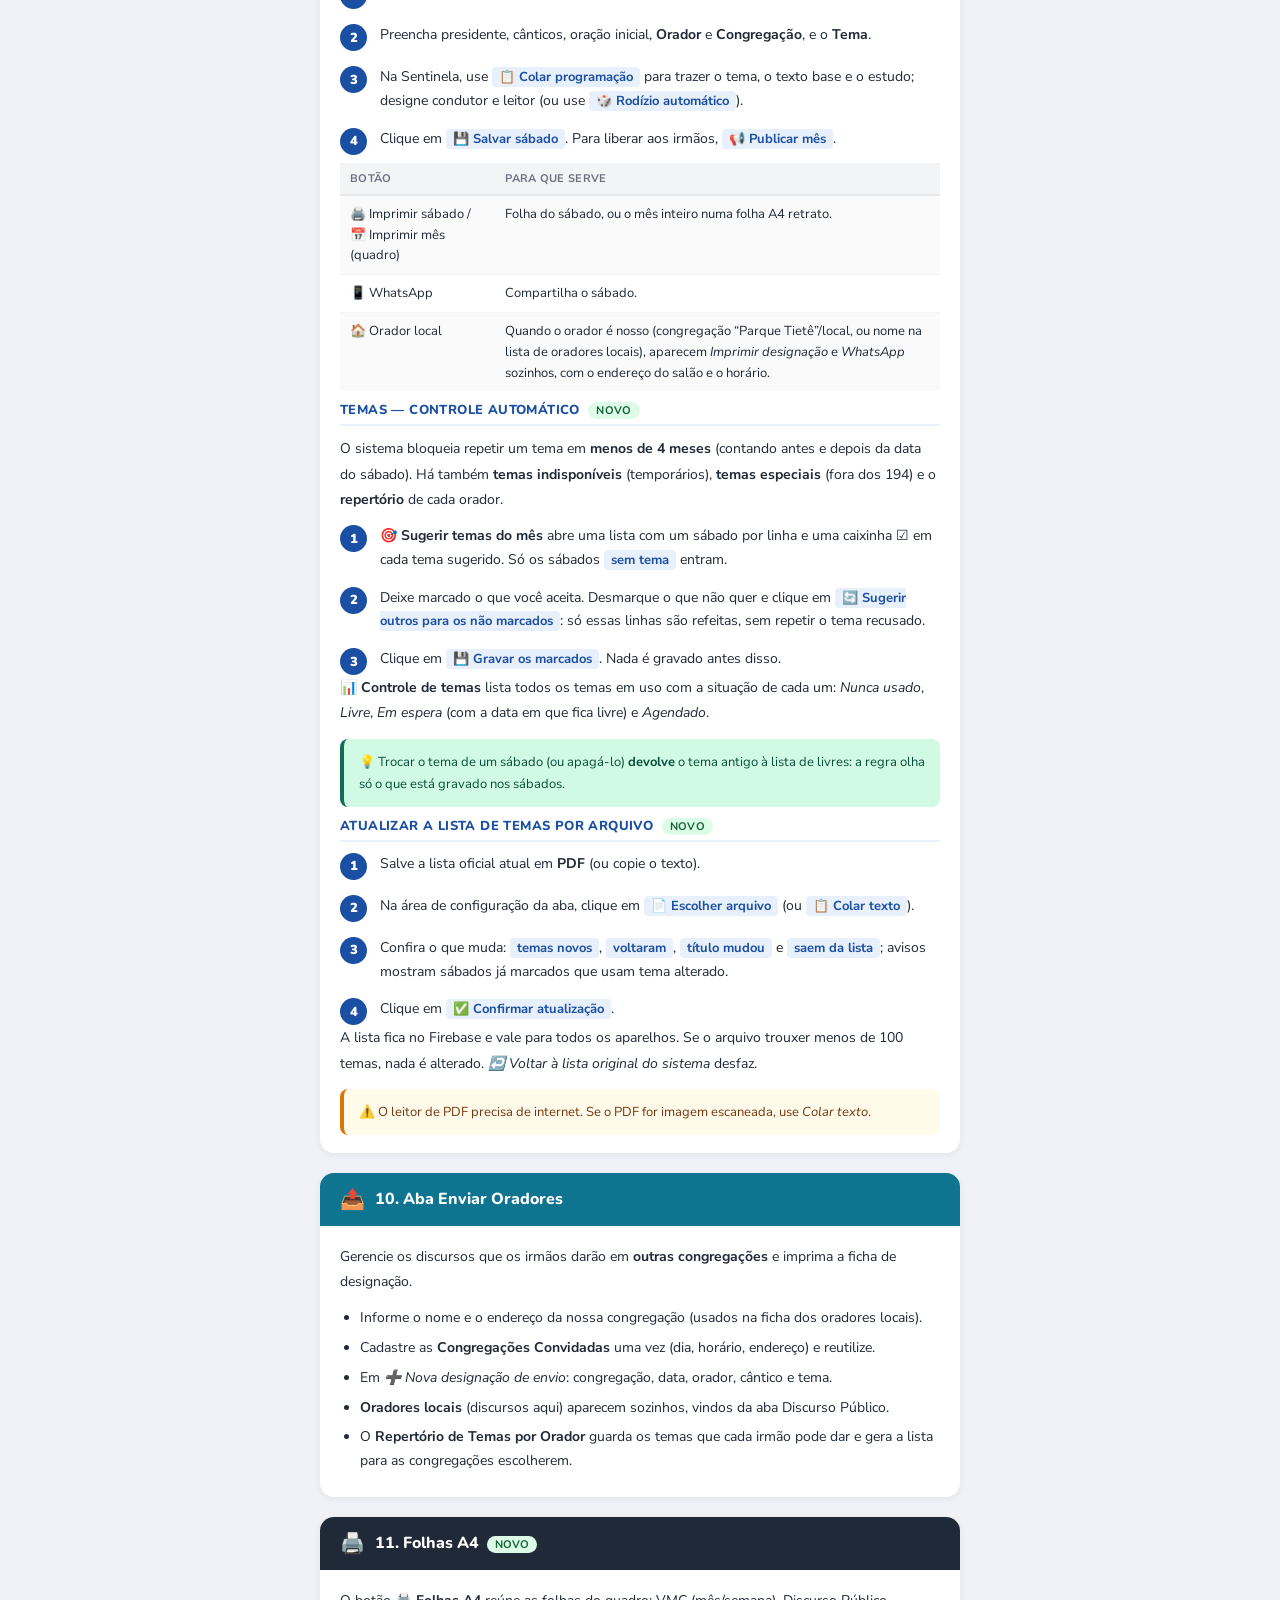
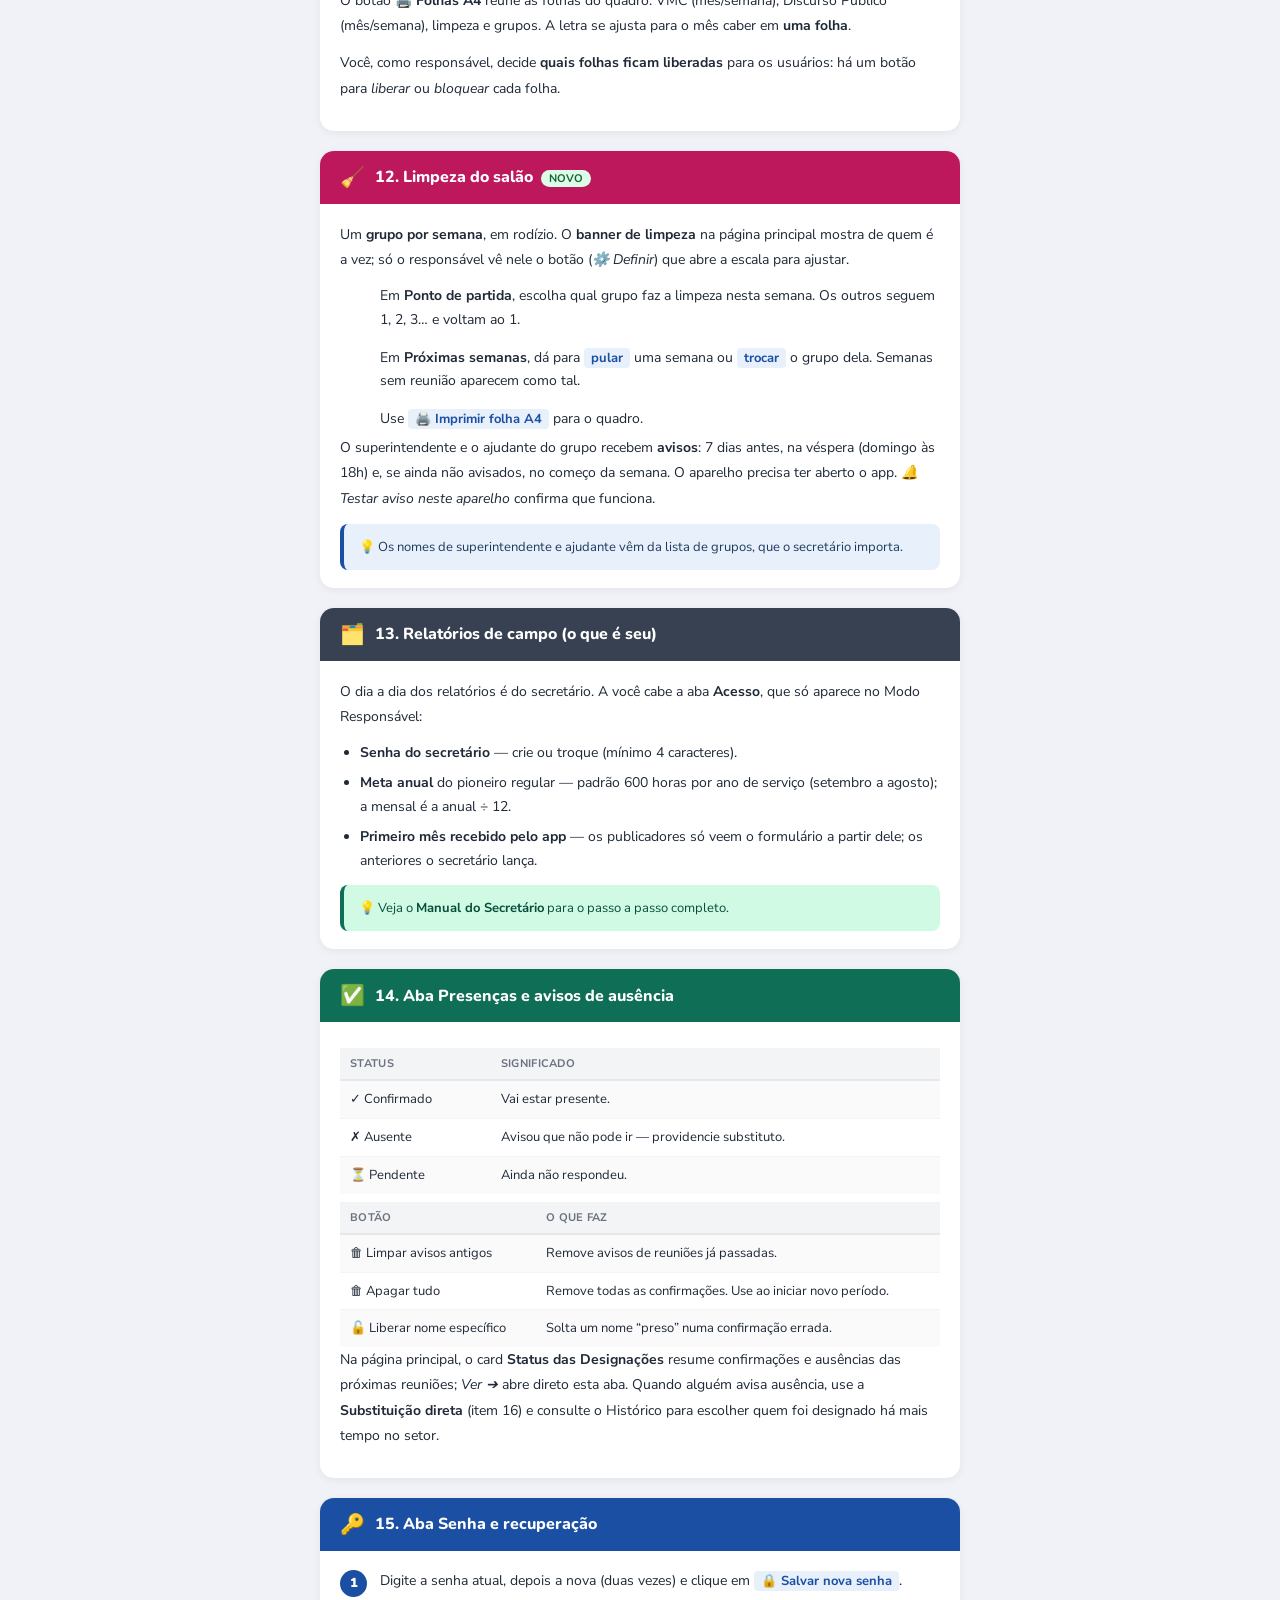
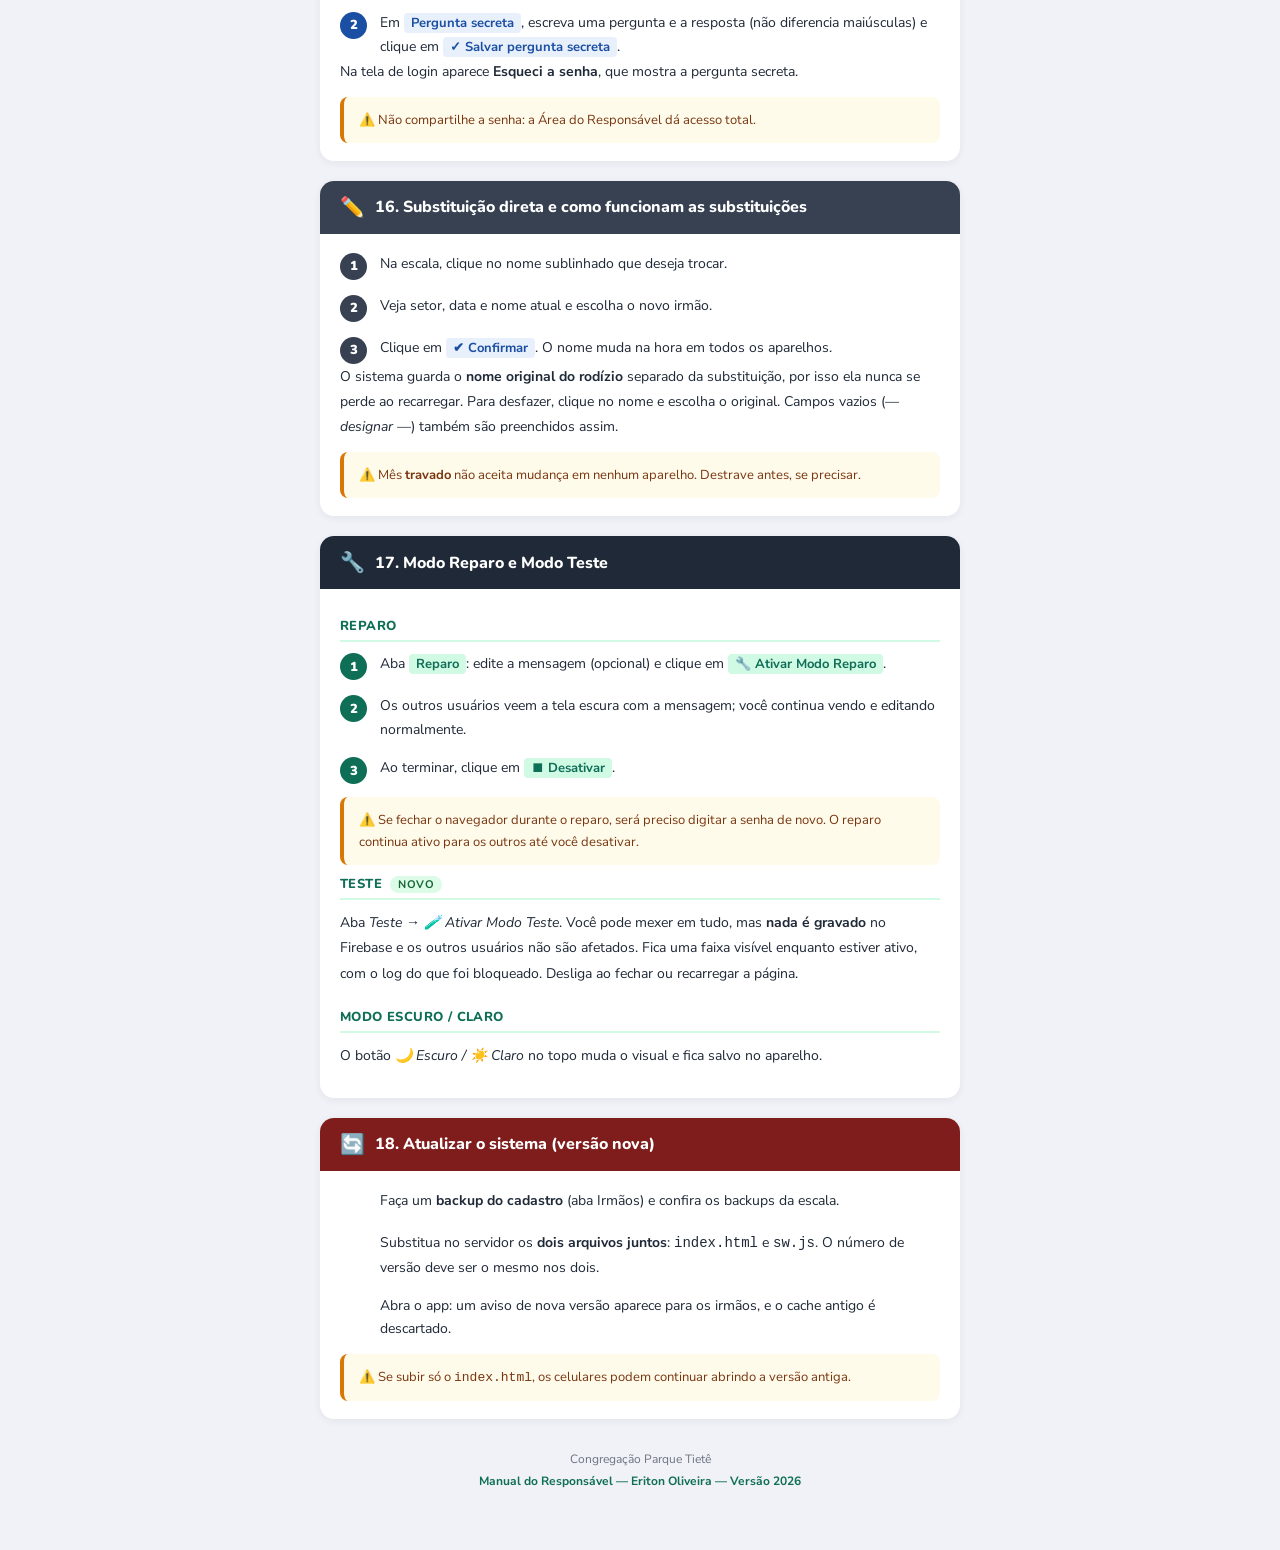
==== commit 5eb4699f: "Update manual-responsavel.html  VERSAO = 'v2026.10.43';" ====
--- a/manual-responsavel.html
+++ b/manual-responsavel.html
@@ -72,307 +72,68 @@
 .box-txt code{background:#e8f0fb;color:var(--az);padding:1px 7px;border-radius:4px;font-family:monospace;font-size:13px;font-weight:700;}
 .rodape{text-align:center;margin-top:30px;font-size:12px;color:var(--mt);line-height:1.8;}
 .rodape strong{color:var(--vd);}
-</style>
+:root{--az:#1a4fa3;--azcl:#e8f0fb;--vd:#0f6e56;--vdcl:#d1fae5;--lar:#b45309;--larcl:#fef3c7;--rx:#7c3aed;--rxcl:#ede9fe;--cin:#374151;--am:#d97706;--amcl:#fffbeb;--br:white;--tx:#1f2937;--mt:#6b7280;}
+.capa{background:linear-gradient(135deg,#1a4fa3,#0d3276 60%,#0a2558);color:white;padding:52px 32px 44px;text-align:center;position:relative;overflow:hidden;}
+.capa::before{content:'';position:absolute;top:-60px;right:-60px;width:220px;height:220px;border-radius:50%;background:rgba(255,255,255,.06);}
+.capa::after{content:'';position:absolute;bottom:-40px;left:-40px;width:160px;height:160px;border-radius:50%;background:rgba(255,255,255,.04);}
+.capa h1{font-family:'Nunito',sans-serif;font-size:27px;font-weight:900;line-height:1.3;margin-bottom:8px;}
+.intro{background:white;border-radius:14px;padding:20px 24px;margin:24px 0 20px;border-left:5px solid var(--az);box-shadow:0 2px 8px rgba(0,0,0,.06);}
+.intro p{font-size:15px;line-height:1.8;color:#2a2a3e;}
+.intro strong{color:var(--az);}
+.sec{background:white;border-radius:14px;overflow:hidden;margin-bottom:20px;box-shadow:0 2px 8px rgba(0,0,0,.06);}
+.sec-cab.am{background:#92400e;}
+ol.passos li{display:flex;gap:13px;margin-bottom:14px;align-items:flex-start;}
+.ptxt em{background:var(--azcl);color:var(--az);padding:1px 7px;border-radius:4px;font-style:normal;font-weight:700;font-size:13px;}
+.ptxt.rx em{background:var(--rxcl);color:var(--rx);}
+.ptxt.vd em{background:var(--vdcl);color:var(--vd);}
+.ptxt.lar em{background:var(--larcl);color:var(--lar);}
+.dica{background:var(--azcl);border-left:4px solid var(--az);border-radius:8px;padding:12px 15px;font-size:13px;line-height:1.7;color:#1e3a5f;margin-top:13px;}
+.aviso{background:var(--amcl);border-left:4px solid var(--am);border-radius:8px;padding:12px 15px;font-size:13px;line-height:1.7;color:#78350f;margin-top:13px;}
+.badge-demo{display:inline-flex;align-items:center;gap:4px;border-radius:20px;padding:3px 11px;font-size:12px;font-weight:700;margin:2px;}
+.badge-vd{background:#dcfce7;color:#166534;border:1px solid #86efac;}
+.badge-verm{background:#fee2e2;color:#991b1b;border:1px solid #fca5a5;}
+.badge-am{background:#fef3c7;color:#92400e;border:1px solid #fcd34d;}
+.sep{margin:16px 0;border:none;border-top:2px solid #f0f0f0;}
+.rodape strong{color:var(--az);}
+.pwa-box{border-radius:12px;padding:16px 18px;margin-bottom:12px;}
+.pwa-az{background:linear-gradient(135deg,#1a4fa3,#0d3276);color:white;}
+.pwa-dk{background:#1c1c1e;color:white;}
+.pwa-box h3{font-family:'Nunito',sans-serif;font-size:14px;font-weight:800;margin-bottom:7px;}
+.pwa-box p{font-size:13px;line-height:1.6;opacity:.9;}
+.btn-show{display:inline-flex;align-items:center;gap:5px;border-radius:8px;padding:5px 13px;font-size:12px;font-weight:700;}
+.btn-rx{background:var(--rx);color:white;}
+.btn-vd{background:#16a34a;color:white;}
+.btn-verm{background:#dc2626;color:white;}
+.sec-cab.tl{background:#0e7490;}.sec-cab.tx{background:#374151;}
+.passos li{display:flex;gap:13px;margin-bottom:13px;align-items:flex-start;}
+.novo{background:#dcfce7;color:#166534;font-size:11px;font-weight:700;border-radius:10px;padding:1px 8px;margin-left:4px;}
+.intro{background:white;border-radius:14px;padding:18px 20px;margin-top:22px;box-shadow:0 2px 8px rgba(0,0,0,.06);font-size:14px;line-height:1.8;}
+.rotina li{margin:6px 0 6px 20px;font-size:14px;line-height:1.7;}
+
+.rodape strong{color:#0f6e56;}</style>
 </head>
 <body>
-<div class="capa">
-  <div class="capa-ico">⚙️</div>
-  <h1>Manual do Responsável<br>Sistema de Designações</h1>
-  <div class="capa-sub">Congregação Parque Tietê</div>
-  <div class="capa-badge">🔒 Eriton Oliveira — Versão 2026</div>
-</div>
-
-<div class="indice" style="margin:22px 20px 0;max-width:680px;margin-left:auto;margin-right:auto;">
-  <div class="indice-tit">📋 Índice</div>
-  <ul>
-    <li><div class="inum">1</div> Acessar a Área do Responsável</li>
-    <li><div class="inum">2</div> Aba Eventos</li>
-    <li><div class="inum">3</div> Aba Irmãos</li>
-    <li><div class="inum">4</div> Aba Treinamento</li>
-    <li><div class="inum">5</div> Aba Gerar Meses</li>
-    <li><div class="inum">6</div> Aba Trocas</li>
-    <li><div class="inum">7</div> Aba Histórico</li>
-    <li><div class="inum">8</div> Aba Presenças <span style="background:#dcfce7;color:#166534;font-size:11px;font-weight:700;border-radius:10px;padding:1px 8px;margin-left:4px">NOVO</span></li>
-    <li><div class="inum">9</div> Aba Senha e Recuperação</li>
-    <li><div class="inum">10</div> Substituição direta na escala</li>
-    <li><div class="inum">11</div> Avisos de ausência</li>
-    <li><div class="inum">12</div> Modo escuro / claro</li>
-    <li><div class="inum">13</div> Badge de Status da Página Principal</li>
-    <li><div class="inum">14</div> Modo Reparo (Manutenção) <span style="background:#dcfce7;color:#166534;font-size:11px;font-weight:700;border-radius:10px;padding:1px 8px;margin-left:4px">NOVO</span></li>
-    <li><div class="inum">15</div> Substituições — como funcionam</li>
-  </ul>
-</div>
-
+<div class="capa"><div class="capa-ico">⚙️</div><h1>Manual do Responsável<br>Sistema de Designações</h1><div class="capa-sub">Congregação Parque Tietê</div><div class="capa-badge">🔒 Eriton Oliveira — Versão 2026 (v2026.10.43)</div></div>
+<div class="indice" style="margin:22px 20px 0;max-width:680px;margin-left:auto;margin-right:auto;"><div class="indice-tit">📋 Índice</div><ul><li><div class="inum">1</div> Acessar a Área do Responsável</li><li><div class="inum">2</div> Aba Eventos</li><li><div class="inum">3</div> Aba Irmãos</li><li><div class="inum">4</div> Plano de Segurança S-288</li><li><div class="inum">5</div> Aba Treinamento</li><li><div class="inum">6</div> Aba Gerar Meses</li><li><div class="inum">7</div> Trocas e Histórico</li><li><div class="inum">8</div> Aba VMC — Vida e Ministério</li><li><div class="inum">9</div> Aba Discurso Público e Sentinela</li><li><div class="inum">10</div> Aba Enviar Oradores</li><li><div class="inum">11</div> Folhas A4</li><li><div class="inum">12</div> Limpeza do salão</li><li><div class="inum">13</div> Relatórios de campo (o que é seu)</li><li><div class="inum">14</div> Aba Presenças e avisos de ausência</li><li><div class="inum">15</div> Aba Senha e recuperação</li><li><div class="inum">16</div> Substituição direta e substituições</li><li><div class="inum">17</div> Modo Reparo e Modo Teste</li><li><div class="inum">18</div> Atualizar o sistema (versão nova)</li></ul></div>
 <div class="wrap">
-
-<!-- 1 ACESSO -->
-<div class="sec">
-  <div class="sec-cab vd"><span class="sec-ico">🔒</span><span class="sec-tit">1. Acessar a Área do Responsável</span></div>
-  <div class="sec-body">
-    <div class="box-acesso"><div class="box-ico">🖥️</div><div class="box-txt">Clique no botão verde <code>👤 Área do Responsável</code> no topo da página e digite a senha.</div></div>
-    <div class="box-acesso"><div class="box-ico">📱</div><div class="box-txt">No celular com app instalado, o botão fica na tela principal — sem barra do navegador.</div></div>
-    <div class="dica vd">💡 Dentro da Área há <strong>9 abas</strong>: Eventos · Irmãos · Treinamento · Gerar Meses · Trocas · Histórico · Presenças · Manual · Senha</div>
-  </div>
-</div>
-
-<!-- 2 EVENTOS -->
-<div class="sec">
-  <div class="sec-cab lar"><span class="sec-ico">📅</span><span class="sec-tit">2. Aba Eventos</span></div>
-  <div class="sec-body">
-    <p style="font-size:14px;line-height:1.8;margin-bottom:12px">Cadastre eventos que afetam o calendário de reuniões. 5 tipos disponíveis:</p>
-    <table class="t">
-      <thead><tr><th>Tipo</th><th>Efeito na escala</th></tr></thead>
-      <tbody>
-        <tr><td>🚫 Congresso (sem reunião)</td><td>Bloqueia o período. Aparece como "Sem reunião — Congresso Regional".</td></tr>
-        <tr><td>🚫 Assembleia de Circuito</td><td>Igual ao congresso — bloqueia o período.</td></tr>
-        <tr><td>📅 Visita do Superintendente</td><td>Quarta muda para terça. Permite cadastrar ausentes nessa semana.</td></tr>
-        <tr><td>🚫 Outro evento (sem reunião)</td><td>Cancela a reunião. Nome do evento é editável livremente.</td></tr>
-        <tr><td>🔔 Aviso / informação</td><td>Não cancela. Aparece como banner informativo na escala.</td></tr>
-      </tbody>
-    </table>
-    <div class="sub lar" style="margin-top:18px">Como adicionar</div>
-    <ol class="passos">
-      <li><div class="num lar">1</div><div class="ptxt">Clique em <strong>+ Adicionar evento</strong>.</div></li>
-      <li><div class="num lar">2</div><div class="ptxt">Preencha datas de início e fim. Selecione o tipo — o nome é preenchido automaticamente mas pode ser editado.</div></li>
-      <li><div class="num lar">3</div><div class="ptxt">Clique em <strong>✔ Aplicar e atualizar escala</strong>.</div></li>
-    </ol>
-  </div>
-</div>
-
-<!-- 3 IRMÃOS -->
-<div class="sec">
-  <div class="sec-cab az"><span class="sec-ico">👥</span><span class="sec-tit">3. Aba Irmãos</span></div>
-  <div class="sec-body">
-    <div class="sub az">Cadastrar irmão novo</div>
-    <p style="font-size:14px;line-height:1.7;margin-bottom:10px">No campo azul no topo da aba, digite o nome completo e clique em <strong>✓ Cadastrar</strong>. O irmão entra na lista geral e fica disponível para ser adicionado aos setores.</p>
-    <div class="aviso">⚠️ Irmãos novos <strong>não entram automaticamente</strong> em nenhum setor. Após cadastrar, adicione-o nos setores desejados usando o select de cada setor.</div>
-    <div class="sub az" style="margin-top:18px">Adicionar a um setor</div>
-    <ol class="passos">
-      <li><div class="num az">1</div><div class="ptxt">Role até o setor desejado (ex: Microfone).</div></li>
-      <li><div class="num az">2</div><div class="ptxt">Selecione o nome no menu <strong>"selecionar irmão"</strong> e clique em <strong>+ Adicionar</strong>.</div></li>
-    </ol>
-    <div class="sub az" style="margin-top:16px">Palco — funciona por pares</div>
-    <p style="font-size:14px;line-height:1.7">Escolha o <strong>Irmão 1</strong> e <strong>Irmão 2</strong> e clique em <strong>+ Adicionar par</strong>. O sistema sorteia um par por reunião.</p>
-  </div>
-</div>
-
-<!-- 4 TREINAMENTO -->
-<div class="sec">
-  <div class="sec-cab esc"><span class="sec-ico">🎓</span><span class="sec-tit">4. Aba Treinamento</span></div>
-  <div class="sec-body">
-    <p style="font-size:14px;line-height:1.7;margin-bottom:12px">Reduz a frequência de um irmão nos setores marcados enquanto aprende, mantendo o rodízio normal nos demais.</p>
-    <table class="t">
-      <thead><tr><th>Nível</th><th>Símbolo</th><th>Frequência</th></tr></thead>
-      <tbody>
-        <tr><td><span class="nivel n1">Nível 1</span></td><td>🎓</td><td>Aparece a cada <strong>3 reuniões</strong> (pula 2)</td></tr>
-        <tr><td><span class="nivel n2">Nível 2</span></td><td>⭐</td><td>Aparece a cada <strong>2 reuniões</strong> (pula 1) — mais avançado</td></tr>
-      </tbody>
-    </table>
-    <div class="sub lar" style="margin-top:16px">Como configurar</div>
-    <ol class="passos">
-      <li><div class="num lar">1</div><div class="ptxt">Selecione o nome (ou digite novo no campo de texto) e clique em <strong>+ Adicionar</strong>.</div></li>
-      <li><div class="num lar">2</div><div class="ptxt">Defina a <strong>data de início</strong> — reuniões anteriores não são afetadas (escala já impressa fica intacta).</div></li>
-      <li><div class="num lar">3</div><div class="ptxt">Clique nos setores para marcar o nível. Cada clique cicla: <strong>Desativado → N1 → N2 → Desativado</strong>.</div></li>
-      <li><div class="num lar">4</div><div class="ptxt">Para encerrar, clique no <strong>✕</strong> do card — o irmão volta ao rodízio normal imediatamente.</div></li>
-    </ol>
-  </div>
-</div>
-
-<!-- 5 GERAR MESES -->
-<div class="sec">
-  <div class="sec-cab az"><span class="sec-ico">📆</span><span class="sec-tit">5. Aba Gerar Meses</span></div>
-  <div class="sec-body">
-    <table class="t">
-      <thead><tr><th>Botão</th><th>O que faz</th><th>Quando usar</th></tr></thead>
-      <tbody>
-        <tr><td>📅 Adicionar meses</td><td>Adiciona novos meses à escala existente. Não apaga nada.</td><td>Modo normal — uso frequente.</td></tr>
-        <tr><td>⚠ Regenerar tudo</td><td>Apaga toda a escala e recria do zero.</td><td>Após muitas mudanças de irmãos ou eventos.</td></tr>
-        <tr><td>🗑 Limpar Firebase e recomeçar</td><td>Apaga <strong>todos</strong> os dados do Firebase (escala, trocas, confirmações) e recomeça do zero.</td><td>Apenas em caso extremo.</td></tr>
-      </tbody>
-    </table>
-    <div class="aviso verm" style="margin-top:12px">🔴 <strong>Limpar Firebase</strong> é irreversível. Apaga escala, trocas, confirmações de presença e substituições. Use com muito cuidado.</div>
-  </div>
-</div>
-
-<!-- 6 TROCAS -->
-<div class="sec">
-  <div class="sec-cab cin"><span class="sec-ico">🔄</span><span class="sec-tit">6. Aba Trocas</span></div>
-  <div class="sec-body">
-    <p style="font-size:14px;line-height:1.8;margin-bottom:12px">Mostra todas as trocas solicitadas pelos irmãos com status, setor, data e quando o pedido foi criado.</p>
-    <table class="t">
-      <thead><tr><th>Ação</th><th>Como fazer</th></tr></thead>
-      <tbody>
-        <tr><td>Apagar uma troca</td><td>Clique no ícone da lixeira na linha.</td></tr>
-        <tr><td>Apagar todas</td><td>Clique em <strong>🗑 Apagar todas as trocas</strong> no topo da aba.</td></tr>
-      </tbody>
-    </table>
-    <div class="aviso">⚠️ Limpe as trocas antigas ao publicar uma escala nova. Trocas de meses passados não afetam mais nada.</div>
-  </div>
-</div>
-
-<!-- 7 HISTÓRICO -->
-<div class="sec">
-  <div class="sec-cab rx"><span class="sec-ico">📊</span><span class="sec-tit">7. Aba Histórico</span></div>
-  <div class="sec-body">
-    <p style="font-size:14px;line-height:1.8;margin-bottom:12px">Mostra quantas vezes cada irmão foi designado em cada setor nos meses gerados.</p>
-    <ol class="passos">
-      <li><div class="num rx">1</div><div class="ptxt">Abra a aba <strong>📊 Histórico</strong>.</div></li>
-      <li><div class="num rx">2</div><div class="ptxt">Use os filtros <strong>Irmão</strong> e <strong>Setor</strong> para focar.</div></li>
-      <li><div class="num rx">3</div><div class="ptxt">A tabela mostra barras proporcionais e total por irmão — fácil de ver quem aparece mais.</div></li>
-    </ol>
-    <div class="dica rx">💡 Se um irmão aparece muito mais que os outros, revise a lista do setor ou configure o treinamento.</div>
-  </div>
-</div>
-
-<!-- 8 PRESENÇAS -->
-<div class="sec">
-  <div class="sec-cab ros"><span class="sec-ico">📋</span><span class="sec-tit">8. Aba Presenças</span></div>
-  <div class="sec-body">
-    <p style="font-size:14px;line-height:1.8;margin-bottom:12px">Centraliza todas as <strong>confirmações de presença</strong> e <strong>avisos de ausência</strong> enviados pelos irmãos pela tela Minha Escala.</p>
-    <table class="t">
-      <thead><tr><th>Status</th><th>Significado</th></tr></thead>
-      <tbody>
-        <tr><td>✓ Confirmado</td><td>O irmão confirmou que vai estar presente.</td></tr>
-        <tr><td>✗ Ausente</td><td>O irmão avisou que não poderá ir — providencie um substituto.</td></tr>
-        <tr><td>⏳ Pendente</td><td>Ainda não respondeu.</td></tr>
-      </tbody>
-    </table>
-    <div class="sub vd" style="margin-top:16px">Gerenciar confirmações</div>
-    <table class="t">
-      <thead><tr><th>Botão</th><th>O que faz</th></tr></thead>
-      <tbody>
-        <tr><td>🗑 Limpar avisos antigos</td><td>Remove avisos de reuniões já passadas. Mantém os futuros.</td></tr>
-        <tr><td>🗑 Apagar tudo</td><td>Remove todas as confirmações do Firebase. Use ao iniciar um novo período.</td></tr>
-        <tr><td>🔓 Liberar nome específico</td><td>Libera o nome de um irmão que ficou "preso" numa confirmação incorreta, permitindo que ele selecione o nome novamente em Minha Escala.</td></tr>
-      </tbody>
-    </table>
-    <div class="dica vd">💡 Quando um irmão avisa ausência, você recebe um alerta na página principal. Use a <strong>Substituição Direta</strong> para colocar outro irmão no lugar.</div>
-  </div>
-</div>
-
-<!-- 9 SENHA -->
-<div class="sec">
-  <div class="sec-cab graf"><span class="sec-ico">🔑</span><span class="sec-tit">9. Aba Senha e Recuperação</span></div>
-  <div class="sec-body">
-    <div class="sub az">Alterar senha</div>
-    <ol class="passos">
-      <li><div class="num cin">1</div><div class="ptxt">Digite a <strong>senha atual</strong>.</div></li>
-      <li><div class="num cin">2</div><div class="ptxt">Digite a <strong>nova senha</strong> e repita para confirmar.</div></li>
-      <li><div class="num cin">3</div><div class="ptxt">Clique em <strong>🔒 Salvar nova senha</strong>.</div></li>
-    </ol>
-    <div class="sub az" style="margin-top:18px">Pergunta secreta para recuperação</div>
-    <p style="font-size:14px;line-height:1.7;margin-bottom:10px">Configure uma <strong>pergunta secreta e resposta</strong> para recuperar o acesso caso a senha seja esquecida — sem precisar revelar a senha a ninguém.</p>
-    <ol class="passos">
-      <li><div class="num cin">1</div><div class="ptxt">Na seção "Pergunta secreta", escreva a pergunta (ex: <em>Nome do meu primeiro animal de estimação</em>).</div></li>
-      <li><div class="num cin">2</div><div class="ptxt">Escreva a resposta (não diferencia maiúsculas).</div></li>
-      <li><div class="num cin">3</div><div class="ptxt">Clique em <strong>✓ Salvar pergunta secreta</strong>.</div></li>
-    </ol>
-    <p style="font-size:13px;line-height:1.7;color:#5e6370;margin-top:10px">Na tela de login aparece o link <strong>"Esqueci a senha"</strong> — ao clicar, o sistema exibe a pergunta secreta para verificação.</p>
-    <div class="aviso">⚠️ Não compartilhe a senha. A Área do Responsável dá acesso total ao sistema.</div>
-  </div>
-</div>
-
-<!-- 10 SUBSTITUIÇÃO DIRETA -->
-<div class="sec">
-  <div class="sec-cab verm"><span class="sec-ico">✏️</span><span class="sec-tit">10. Substituição direta na escala</span></div>
-  <div class="sec-body">
-    <p style="font-size:14px;line-height:1.8;margin-bottom:12px">Substitua qualquer nome diretamente na escala — útil para trocas de última hora sem entrar na Área do Responsável.</p>
-    <ol class="passos">
-      <li><div class="num cin">1</div><div class="ptxt">Na escala, clique no nome sublinhado que deseja substituir.</div></li>
-      <li><div class="num cin">2</div><div class="ptxt">Uma janela mostra setor, data e nome atual.</div></li>
-      <li><div class="num cin">3</div><div class="ptxt">Escolha o novo irmão no menu e clique em <strong>✔ Confirmar</strong>.</div></li>
-    </ol>
-    <div class="aviso">⚠️ A substituição é salva no Firebase e fica visível para todos imediatamente. Para desfazer, clique no nome novamente e escolha o original.</div>
-  </div>
-</div>
-
-<!-- 11 AVISOS DE AUSÊNCIA -->
-<div class="sec">
-  <div class="sec-cab verm"><span class="sec-ico">⚠️</span><span class="sec-tit">11. Avisos de ausência dos irmãos</span></div>
-  <div class="sec-body">
-    <p style="font-size:14px;line-height:1.8;margin-bottom:12px">Quando um irmão clica em <strong>✗ Avisar ausência</strong> na tela Minha Escala, o sistema registra automaticamente.</p>
-    <ol class="passos">
-      <li><div class="num cin">1</div><div class="ptxt">O aviso aparece na aba <strong>Presenças</strong> com nome, setor e data.</div></li>
-      <li><div class="num cin">2</div><div class="ptxt">Use a <strong>Substituição Direta</strong> (item 10) para colocar outro irmão no lugar.</div></li>
-      <li><div class="num cin">3</div><div class="ptxt">Consulte o <strong>Histórico</strong> para escolher o substituto mais adequado — o que foi designado há mais tempo naquele setor.</div></li>
-    </ol>
-  </div>
-</div>
-
-<!-- NOVO: MODO ESCURO -->
-<div class="sec">
-  <div class="sec-cab graf"><span class="sec-ico">🌙</span><span class="sec-tit">12. Modo escuro / claro</span></div>
-  <div class="sec-body">
-    <p style="font-size:14px;line-height:1.8;margin-bottom:12px">O site tem um <strong>modo escuro</strong> ativado pelo botão <strong>🌙 Escuro</strong> no topo da página. Útil para uso noturno ou em reuniões com luz baixa.</p>
-    <table class="t">
-      <thead><tr><th>Botão</th><th>Efeito</th></tr></thead>
-      <tbody>
-        <tr><td>🌙 Escuro</td><td>Aplica fundo escuro em toda a escala, modal e cards.</td></tr>
-        <tr><td>☀️ Claro</td><td>Volta ao visual padrão com fundo branco.</td></tr>
-      </tbody>
-    </table>
-    <div class="dica az">💡 A preferência é salva automaticamente no dispositivo — o irmão que ativou o modo escuro verá sempre escuro ao reabrir.</div>
-  </div>
-</div>
-
-<!-- 13 BADGE STATUS -->
-<div class="sec">
-  <div class="sec-cab az"><span class="sec-ico">📋</span><span class="sec-tit">13. Badge de Status na página principal</span></div>
-  <div class="sec-body">
-    <p style="font-size:14px;line-height:1.8;margin-bottom:12px">Na página principal aparece um card <strong>"Status das Designações"</strong> que mostra um resumo das confirmações e avisos de ausência das próximas reuniões.</p>
-    <table class="t">
-      <thead><tr><th>Informação</th><th>Detalhe</th></tr></thead>
-      <tbody>
-        <tr><td>Quantos confirmaram</td><td>Irmãos que clicaram em "Confirmar presença" para reuniões futuras.</td></tr>
-        <tr><td>Quantos avisaram ausência</td><td>Irmãos que precisam de substituto.</td></tr>
-        <tr><td>Botão "Ver ➔"</td><td>Clicando no card, abre a Área do Responsável direto na aba Presenças.</td></tr>
-      </tbody>
-    </table>
-    <div class="dica az">💡 O badge fica visível para todos na página principal — serve como painel rápido do estado das próximas reuniões.</div>
-  </div>
-</div>
-
-<!-- 14 MODO REPARO -->
-<div class="sec">
-  <div class="sec-cab cin"><span class="sec-ico">🛠️</span><span class="sec-tit">14. Modo Reparo (Manutenção) <span style="background:rgba(255,255,255,.2);font-size:12px;padding:2px 10px;border-radius:10px;margin-left:6px">NOVO</span></span></div>
-  <div class="sec-body">
-    <p style="font-size:14px;line-height:1.8;margin-bottom:12px">Ativa uma tela escura para todos os usuários enquanto você faz ajustes. Você continua vendo e editando a escala normalmente.</p>
-    <div class="sub vd">Como ativar</div>
-    <ol class="passos">
-      <li><div class="num cin">1</div><div class="ptxt">Acesse <strong>Área do Responsável → aba Reparo</strong>.</div></li>
-      <li><div class="num cin">2</div><div class="ptxt">Edite a mensagem se quiser (ou use a padrão) e clique em <strong>🔧 Ativar Modo Reparo</strong>.</div></li>
-      <li><div class="num cin">3</div><div class="ptxt">Os outros usuários verão imediatamente a tela escura com sua mensagem. Você vê a escala normalmente.</div></li>
-      <li><div class="num cin">4</div><div class="ptxt">Quando terminar, clique em <strong>⏹ Desativar Modo Reparo</strong>.</div></li>
-    </ol>
-    <div class="dica vd">💡 Enquanto o reparo está ativo, você pode fazer substituições, apagar meses e qualquer ajuste normalmente — só você vê as mudanças em tempo real.</div>
-    <div class="aviso">⚠️ Se fechar o navegador durante o reparo, precisará inserir a senha novamente ao reabrir para voltar a ver a escala. O modo reparo continua ativo para os outros até você desativar.</div>
-  </div>
-</div>
-
-<!-- 15 SUBSTITUIÇÕES -->
-<div class="sec">
-  <div class="sec-cab verm"><span class="sec-ico">✏️</span><span class="sec-tit">15. Substituições — como funcionam <span style="background:rgba(255,255,255,.2);font-size:12px;padding:2px 10px;border-radius:10px;margin-left:6px">NOVO</span></span></div>
-  <div class="sec-body">
-    <p style="font-size:14px;line-height:1.8;margin-bottom:12px">O sistema mantém os <strong>nomes originais do rodízio</strong> separados das substituições. Isso garante que as substituições nunca se percam ao recarregar a página.</p>
-    <table class="t">
-      <thead><tr><th>Regra</th><th>Por quê</th></tr></thead>
-      <tbody>
-        <tr><td>Substituições são salvas separadamente</td><td>O nome original do rodízio fica intacto — a substituição é aplicada por cima</td></tr>
-        <tr><td>Persistem após recarregar</td><td>Salvos no Firebase imediatamente ao confirmar</td></tr>
-        <tr><td>Visíveis para todos em tempo real</td><td>Qualquer dispositivo vê o nome atualizado sem recarregar</td></tr>
-        <tr><td>Para substituir por nome não cadastrado</td><td>Cadastre o irmão em qualquer setor primeiro (aba Irmãos)</td></tr>
-      </tbody>
-    </table>
-    <div class="sub vd" style="margin-top:16px">Passo a passo</div>
-    <ol class="passos">
-      <li><div class="num cin">1</div><div class="ptxt">Entre como responsável e <strong>feche o modal</strong> (X). Os nomes ficam em azul e clicáveis na escala.</div></li>
-      <li><div class="num cin">2</div><div class="ptxt">Clique no nome que deseja substituir.</div></li>
-      <li><div class="num cin">3</div><div class="ptxt">Escolha o substituto e clique em <strong>✔ Confirmar substituição</strong>.</div></li>
-      <li><div class="num cin">4</div><div class="ptxt">O nome muda imediatamente na sua tela e em todos os outros dispositivos.</div></li>
-    </ol>
-    <div class="aviso">⚠️ Para desfazer uma substituição, clique no nome substituído e escolha o nome original de volta.</div>
-  </div>
-</div>
+<div class="sec"><div class="sec-cab vd"><span class="sec-ico">🔒</span><span class="sec-tit">1. Acessar a Área do Responsável</span></div><div class="sec-body"><div class="box-acesso"><div class="box-ico">🖥️</div><div class="box-txt">Clique no botão <code>👨‍💼 Área do Responsável</code> no topo da página e digite a senha.</div></div><div class="box-acesso"><div class="box-ico">📱</div><div class="box-txt">No celular com o app instalado, o botão fica na tela principal — sem barra do navegador.</div></div><p style="font-size:14px;line-height:1.8;margin-bottom:12px">Quando você entra, aparece a faixa verde <strong>🔐 Modo Responsável</strong> no topo, com o botão <em>Sair</em>. Só no Modo Responsável o sistema grava mudanças na escala.</p><div class="dica vd">💡 A Área tem estas abas: ⚙️ Eventos · 👥 Irmãos · 📚 Treinamento · 📅 Gerar Meses · 🔄 Trocas · 📊 Histórico · 📖 VMC · 🎤 Discurso Público · 📤 Enviar Oradores · 🔑 Senha · ✅ Presenças · 📘 Manual · 🔧 Reparo · 🧪 Teste.</div><div class="sub vd">Outros acessos do sistema</div><table class="t"><tr><th>Botão</th><th>Quem usa</th></tr><tr><td><strong>🌾 Acesso VMC</strong></td><td>Assistentes que você autoriza a editar <em>só</em> a aba VMC (senha própria — veja o item 9).</td></tr><tr><td><strong>🗂️ Secretário</strong></td><td>O secretário, com a senha dele. Você entra sem senha. O manual dele é separado.</td></tr><tr><td><strong>👥 Meu Grupo</strong></td><td>Superintendente e ajudante de cada grupo, com a senha do grupo.</td></tr></table></div></div>
+<div class="sec"><div class="sec-cab az"><span class="sec-ico">📅</span><span class="sec-tit">2. Aba Eventos</span></div><div class="sec-body"><p style="font-size:14px;line-height:1.8;margin-bottom:12px">Cadastre eventos que afetam o calendário. 5 tipos:</p><table class="t"><tr><th>Tipo</th><th>Efeito na escala</th></tr><tr><td>🚫 Congresso (sem reunião)</td><td>Bloqueia o período. Aparece como “Sem reunião”.</td></tr><tr><td>🚫 Assembleia de Circuito</td><td>Igual ao congresso — bloqueia o período e o sábado não recebe discurso.</td></tr><tr><td>📅 Visita do Superintendente</td><td>A quarta muda para terça. Permite cadastrar ausentes nessa semana.</td></tr><tr><td>🚫 Outro evento (sem reunião)</td><td>Cancela a reunião. O nome é editável.</td></tr><tr><td>🔔 Aviso / informação</td><td>Não cancela. Aparece como banner informativo.</td></tr></table><div class="sub az">Como adicionar</div><ol class="passos"><li><div class="num az">1</div><div class="ptxt ">Clique em <em>+ Adicionar evento</em>.</div></li><li><div class="num az">2</div><div class="ptxt ">Preencha início e fim e escolha o tipo (o nome vem preenchido, mas pode ser editado).</div></li><li><div class="num az">3</div><div class="ptxt ">Clique em <em>✔ Aplicar e atualizar escala</em>.</div></li></ol><div class="dica ">💡 Com um evento de congresso ou assembleia cadastrado, o sábado correspondente <strong>não aparece</strong> para designar na aba Discurso Público, e a escala mostra o quadro largo ao imprimir.</div></div></div>
+<div class="sec"><div class="sec-cab rx"><span class="sec-ico">👥</span><span class="sec-tit">3. Aba Irmãos</span></div><div class="sec-body"><div class="sub rx">Cadastrar e distribuir</div><ol class="passos"><li><div class="num rx">1</div><div class="ptxt rx">No campo azul do topo, digite o nome completo e clique em <em>✓ Cadastrar</em>.</div></li><li><div class="num rx">2</div><div class="ptxt rx">Role até o setor (ex.: Microfone), escolha o nome em <em>selecionar irmão</em> e clique em <em>+ Adicionar</em>.</div></li></ol><div class="aviso">⚠️ Irmão novo <strong>não entra sozinho</strong> em nenhum setor. Depois de cadastrar, adicione-o nos setores desejados.</div><p style="font-size:14px;line-height:1.8;margin-bottom:12px"><strong>Palco</strong> agora é <strong>um irmão por reunião</strong> (não mais dupla). Dá para tirar ou trocar um irmão só, sem refazer a lista.</p><p style="font-size:14px;line-height:1.8;margin-bottom:12px"><strong>Irmãos Espectadores</strong> são nomes de teste: aparecem na lista, mas não entram nas designações.</p><div class="sub rx">Backups do cadastro</div><p style="font-size:14px;line-height:1.8;margin-bottom:12px">O botão <em>💾 Fazer backup agora</em> guarda os irmãos de cada setor e quem está liberado ou bloqueado. Um backup é criado sozinho no 1º acesso do dia como responsável e ficam os últimos 20. Faça um manual <strong>antes de trocar a versão do app</strong>.</p></div></div>
+<div class="sec"><div class="sec-cab verm"><span class="sec-ico">🛡️</span><span class="sec-tit">4. Plano de Segurança S-288 <span class="novo">NOVO</span></span></div><div class="sec-body"><p style="font-size:14px;line-height:1.8;margin-bottom:12px">Fica na aba <em>Irmãos</em>. Controla a leitura do plano de segurança pelos <strong>indicadores</strong>.</p><table class="t"><tr><th>O que</th><th>Como funciona</th></tr><tr><td>Leitura pelo irmão</td><td>Em <em>Minha Escala</em>, o botão 🛡️ Plano de Segurança S-288 abre o texto. A leitura tem trava (rolagem + tempo mínimo + perguntas) e termina com a confirmação e a assinatura digital.</td></tr><tr><td>Validade</td><td>O treinamento vale <strong>12 meses</strong>. Vencido ou não feito, o indicador fica <strong>bloqueado</strong> na escala.</td></tr><tr><td>Prazo</td><td>Você define o prazo para os indicadores confirmarem a leitura; depois dele, quem não leu é bloqueado e você recebe avisos.</td></tr><tr><td>Acompanhar</td><td>Clique em <em>🔄 Atualizar</em> para ver o status de leitura de cada indicador.</td></tr></table><div class="sub verm">Novo ano de serviço / plano novo</div><ol class="passos"><li><div class="num ">1</div><div class="ptxt ">Abra <em>📅 Novo ano de serviço / atualizar o plano</em>.</div></li><li><div class="num ">2</div><div class="ptxt ">Informe o ano de serviço, o prazo e a data da reunião de treinamento (marque a afirmação de que a reunião dos esboços S-289 foi realizada).</div></li><li><div class="num ">3</div><div class="ptxt ">Se o plano mudou, cole o <strong>texto novo</strong> e as perguntas de verificação (uma por linha). Se não mudou, deixe em branco: o texto atual continua valendo.</div></li><li><div class="num ">4</div><div class="ptxt ">Clique em <em>✅ Publicar</em>.</div></li></ol><div class="dica ">💡 Use <em>Copiar o texto atual para editar</em> para partir do plano em uso.</div></div></div>
+<div class="sec"><div class="sec-cab lar"><span class="sec-ico">🎓</span><span class="sec-tit">5. Aba Treinamento</span></div><div class="sec-body"><p style="font-size:14px;line-height:1.8;margin-bottom:12px">Reduz a frequência de um irmão nos setores marcados enquanto aprende, mantendo o rodízio normal nos demais.</p><table class="t"><tr><th>Nível</th><th>Frequência</th></tr><tr><td><span class="nivel n1">🎓 Nível 1</span></td><td>Aparece a cada 3 reuniões (pula 2)</td></tr><tr><td><span class="nivel n2">⭐ Nível 2</span></td><td>Aparece a cada 2 reuniões (pula 1)</td></tr></table><ol class="passos"><li><div class="num lar">1</div><div class="ptxt lar">Selecione o nome e clique em <em>+ Adicionar</em>.</div></li><li><div class="num lar">2</div><div class="ptxt lar">Defina a data de início (reuniões anteriores não mudam).</div></li><li><div class="num lar">3</div><div class="ptxt lar">Clique nos setores para marcar o nível: Desativado → N1 → N2 → Desativado.</div></li><li><div class="num lar">4</div><div class="ptxt lar">Para encerrar, clique no ✕ do card: o irmão volta ao rodízio normal.</div></li></ol><p style="font-size:14px;line-height:1.8;margin-bottom:12px">O treinamento vale também para o <strong>VMC</strong> (partes da reunião de quarta).</p></div></div>
+<div class="sec"><div class="sec-cab esc"><span class="sec-ico">📆</span><span class="sec-tit">6. Aba Gerar Meses</span></div><div class="sec-body"><table class="t"><tr><th>Botão</th><th>O que faz</th><th>Quando usar</th></tr><tr><td>📅 Adicionar meses</td><td>Adiciona meses à escala existente. Não apaga nem duplica.</td><td>Uso normal.</td></tr><tr><td>⚠ Regenerar tudo</td><td>Apaga a escala e recria do zero.</td><td>Só depois de muitas mudanças.</td></tr><tr><td>🗑 Limpar Firebase e recomeçar</td><td>Apaga todos os dados e recomeça.</td><td>Caso extremo.</td></tr><tr><td>🔄 Atualizar só os indicadores</td><td>Refaz só os indicadores, <strong>de hoje em diante</strong>.</td><td>Quando mudar a lista de indicadores.</td></tr><tr><td>🎲 Novo rodízio de indicadores</td><td>Sorteia de novo os indicadores, de hoje em diante.</td><td>Rodízio ficou ruim.</td></tr><tr><td>🔎 Conferir conflitos</td><td>Mostra quem está na escala e também tem parte no VMC (quarta) ou no Discurso Público (sábado) no mesmo dia.</td><td>Antes de publicar o mês.</td></tr></table><div class="aviso">⚠️ Limpar Firebase é <strong>irreversível</strong>: apaga escala, trocas, confirmações e substituições.</div><div class="sub lar">Como a escala é gerada</div><ul class="rotina" style="list-style:disc"><li><strong>Áudio e Vídeo</strong> são sorteados primeiro e nunca ficam vazios.</li><li>O rodízio evita, se possível, quem tem parte no VMC ou é presidente/orador/condutor/leitor da Sentinela no mesmo dia.</li><li>O rodízio continua de onde a escala gravada parou.</li><li>Campo sem ninguém aparece como <em>— designar —</em>, para você preencher.</li></ul><div class="sub lar">Proteção da escala <span class="novo">NOVO</span></div><ul class="rotina" style="list-style:disc"><li>A escala é gravada <strong>por data</strong> e só o responsável grava; datas já salvas não são sobrescritas.</li><li><strong>🔒 Travar mês</strong> (na lista de <em>Meses gerados</em>): nenhum aparelho consegue alterar as designações daquele mês. Dá para destravar.</li><li><strong>💾 Backups da escala</strong>: um por dia, com restauração. Restaurar não regenera a escala.</li><li><strong>Apagar</strong> um mês remove só ele (inclusive dados locais).</li></ul></div></div>
+<div class="sec"><div class="sec-cab cin"><span class="sec-ico">🔄</span><span class="sec-tit">7. Trocas e Histórico</span></div><div class="sec-body"><p style="font-size:14px;line-height:1.8;margin-bottom:12px"><strong>🔄 Trocas</strong> lista os pedidos dos irmãos com status, setor, data e criação. Use a lixeira para apagar uma, ou <em>🗑 Apagar todas as trocas</em> ao publicar uma escala nova (trocas de meses passados não afetam mais nada).</p><p style="font-size:14px;line-height:1.8;margin-bottom:12px"><strong>📊 Histórico</strong> mostra quantas vezes cada irmão foi designado em cada setor, com filtros por Irmão e Setor. Útil para escolher substitutos e ver quem aparece demais.</p></div></div>
+<div class="sec"><div class="sec-cab vd"><span class="sec-ico">📖</span><span class="sec-tit">8. Aba VMC — Vida e Ministério <span class="novo">NOVO</span></span></div><div class="sec-body"><p style="font-size:14px;line-height:1.8;margin-bottom:12px">Designações da reunião de quarta, semana a semana.</p><ol class="passos"><li><div class="num vd">1</div><div class="ptxt vd">Escolha a <strong>Semana</strong>.</div></li><li><div class="num vd">2</div><div class="ptxt vd">Clique em <em>🌐 Abrir JW.org</em>, copie a programação e use <em>📋 Colar programação</em>: o sistema monta as partes.</div></li><li><div class="num vd">3</div><div class="ptxt vd">Designe cada parte (presidente, orações, Tesouros, Joias, Leitura, ministério, vida cristã, Estudo Bíblico) ou use <em>🎲 Rodízio automático</em>.</div></li><li><div class="num vd">4</div><div class="ptxt vd">Clique em <em>💾 Salvar semana</em>.</div></li><li><div class="num vd">5</div><div class="ptxt vd">Quando o mês estiver pronto, <em>📢 Publicar mês</em> libera para os irmãos.</div></li></ol><table class="t"><tr><th>Botão</th><th>Para que serve</th></tr><tr><td>🖨️ Imprimir semana / 📅 Imprimir mês</td><td>Folha da semana ou quadro do mês (uma folha A4).</td></tr><tr><td>📱 WhatsApp</td><td>Compartilha a semana.</td></tr><tr><td>🌾 Slips (S-89-T)</td><td>Gera os slips de Leitura e Ministério. Cada irmão (e irmã/ajudante) também vê o seu verde em <em>Minha Escala</em>.</td></tr></table><div class="sub vd">Cadastro de participantes</div><p style="font-size:14px;line-height:1.8;margin-bottom:12px">Cadastre <strong>Irmãos</strong>, <strong>Publicadoras</strong> (partes principais do ministério) e <strong>Ajudantes</strong>, marcando em que funções cada um pode participar. Use <em>🔗 Vínculos</em> para marcar cônjuge/pai/mãe/filho(a)/irmão(ã): permite formar dupla mesmo de sexo diferente.</p><div class="dica vd">💡 O <strong>✏️</strong> do cadastro corrige um nome e <strong>propaga para todas as semanas</strong> já designadas (presidente, orações, partes, condutor e leitor).</div><div class="sub vd">Assistentes e horário</div><p style="font-size:14px;line-height:1.8;margin-bottom:12px">Em <em>🌾 Assistentes com acesso só à aba VMC</em> você dá uma senha própria a alguém para editar só esta aba (inclusive publicar meses). Em <em>🕐 Horário de início da reunião</em> define o horário usado nos avisos do presidente (3 e 1 minuto antes) na impressão.</p><p style="font-size:14px;line-height:1.8;margin-bottom:12px">Semana com visita do superintendente aparece com o aviso e muda a oração de abertura.</p></div></div>
+<div class="sec"><div class="sec-cab az"><span class="sec-ico">🎤</span><span class="sec-tit">9. Aba Discurso Público e Sentinela <span class="novo">NOVO</span></span></div><div class="sec-body"><p style="font-size:14px;line-height:1.8;margin-bottom:12px">Reunião de sábado: presidente, discurso, Sentinela.</p><ol class="passos"><li><div class="num az">1</div><div class="ptxt ">Escolha o <strong>Mês</strong> (e o <strong>ano</strong>, para planejar o ano seguinte) e o <strong>Sábado</strong>.</div></li><li><div class="num az">2</div><div class="ptxt ">Preencha presidente, cânticos, oração inicial, <strong>Orador</strong> e <strong>Congregação</strong>, e o <strong>Tema</strong>.</div></li><li><div class="num az">3</div><div class="ptxt ">Na Sentinela, use <em>📋 Colar programação</em> para trazer o tema, o texto base e o estudo; designe condutor e leitor (ou use <em>🎲 Rodízio automático</em>).</div></li><li><div class="num az">4</div><div class="ptxt ">Clique em <em>💾 Salvar sábado</em>. Para liberar aos irmãos, <em>📢 Publicar mês</em>.</div></li></ol><table class="t"><tr><th>Botão</th><th>Para que serve</th></tr><tr><td>🖨️ Imprimir sábado / 📅 Imprimir mês (quadro)</td><td>Folha do sábado, ou o mês inteiro numa folha A4 retrato.</td></tr><tr><td>📱 WhatsApp</td><td>Compartilha o sábado.</td></tr><tr><td>🏠 Orador local</td><td>Quando o orador é nosso (congregação “Parque Tietê”/local, ou nome na lista de oradores locais), aparecem <em>Imprimir designação</em> e <em>WhatsApp</em> sozinhos, com o endereço do salão e o horário.</td></tr></table><div class="sub az">Temas — controle automático <span class="novo">NOVO</span></div><p style="font-size:14px;line-height:1.8;margin-bottom:12px">O sistema bloqueia repetir um tema em <strong>menos de 4 meses</strong> (contando antes e depois da data do sábado). Há também <strong>temas indisponíveis</strong> (temporários), <strong>temas especiais</strong> (fora dos 194) e o <strong>repertório</strong> de cada orador.</p><ol class="passos"><li><div class="num az">1</div><div class="ptxt "><strong>🎯 Sugerir temas do mês</strong> abre uma lista com um sábado por linha e uma caixinha ☑ em cada tema sugerido. Só os sábados <em>sem tema</em> entram.</div></li><li><div class="num az">2</div><div class="ptxt ">Deixe marcado o que você aceita. Desmarque o que não quer e clique em <em>🔄 Sugerir outros para os não marcados</em>: só essas linhas são refeitas, sem repetir o tema recusado.</div></li><li><div class="num az">3</div><div class="ptxt ">Clique em <em>💾 Gravar os marcados</em>. Nada é gravado antes disso.</div></li></ol><p style="font-size:14px;line-height:1.8;margin-bottom:12px"><strong>📊 Controle de temas</strong> lista todos os temas em uso com a situação de cada um: <em>Nunca usado</em>, <em>Livre</em>, <em>Em espera</em> (com a data em que fica livre) e <em>Agendado</em>.</p><div class="dica vd">💡 Trocar o tema de um sábado (ou apagá-lo) <strong>devolve</strong> o tema antigo à lista de livres: a regra olha só o que está gravado nos sábados.</div><div class="sub az">Atualizar a lista de temas por arquivo <span class="novo">NOVO</span></div><ol class="passos"><li><div class="num az">1</div><div class="ptxt ">Salve a lista oficial atual em <strong>PDF</strong> (ou copie o texto).</div></li><li><div class="num az">2</div><div class="ptxt ">Na área de configuração da aba, clique em <em>📄 Escolher arquivo</em> (ou <em>📋 Colar texto</em>).</div></li><li><div class="num az">3</div><div class="ptxt ">Confira o que muda: <em>temas novos</em>, <em>voltaram</em>, <em>título mudou</em> e <em>saem da lista</em>; avisos mostram sábados já marcados que usam tema alterado.</div></li><li><div class="num az">4</div><div class="ptxt ">Clique em <em>✅ Confirmar atualização</em>.</div></li></ol><p style="font-size:14px;line-height:1.8;margin-bottom:12px">A lista fica no Firebase e vale para todos os aparelhos. Se o arquivo trouxer menos de 100 temas, nada é alterado. <em>↩️ Voltar à lista original do sistema</em> desfaz.</p><div class="aviso">⚠️ O leitor de PDF precisa de internet. Se o PDF for imagem escaneada, use <em>Colar texto</em>.</div></div></div>
+<div class="sec"><div class="sec-cab tl"><span class="sec-ico">📤</span><span class="sec-tit">10. Aba Enviar Oradores</span></div><div class="sec-body"><p style="font-size:14px;line-height:1.8;margin-bottom:12px">Gerencie os discursos que os irmãos darão em <strong>outras congregações</strong> e imprima a ficha de designação.</p><ul class="rotina" style="list-style:disc"><li>Informe o nome e o endereço da nossa congregação (usados na ficha dos oradores locais).</li><li>Cadastre as <strong>Congregações Convidadas</strong> uma vez (dia, horário, endereço) e reutilize.</li><li>Em <em>➕ Nova designação de envio</em>: congregação, data, orador, cântico e tema.</li><li><strong>Oradores locais</strong> (discursos aqui) aparecem sozinhos, vindos da aba Discurso Público.</li><li>O <strong>Repertório de Temas por Orador</strong> guarda os temas que cada irmão pode dar e gera a lista para as congregações escolherem.</li></ul></div></div>
+<div class="sec"><div class="sec-cab graf"><span class="sec-ico">🖨️</span><span class="sec-tit">11. Folhas A4 <span class="novo">NOVO</span></span></div><div class="sec-body"><p style="font-size:14px;line-height:1.8;margin-bottom:12px">O botão <strong>🖨️ Folhas A4</strong> reúne as folhas do quadro: VMC (mês/semana), Discurso Público (mês/semana), limpeza e grupos. A letra se ajusta para o mês caber em <strong>uma folha</strong>.</p><p style="font-size:14px;line-height:1.8;margin-bottom:12px">Você, como responsável, decide <strong>quais folhas ficam liberadas</strong> para os usuários: há um botão para <em>liberar</em> ou <em>bloquear</em> cada folha.</p></div></div>
+<div class="sec"><div class="sec-cab ros"><span class="sec-ico">🧹</span><span class="sec-tit">12. Limpeza do salão <span class="novo">NOVO</span></span></div><div class="sec-body"><p style="font-size:14px;line-height:1.8;margin-bottom:12px">Um <strong>grupo por semana</strong>, em rodízio. O <strong>banner de limpeza</strong> na página principal mostra de quem é a vez; só o responsável vê nele o botão (<em>⚙️ Definir</em>) que abre a escala para ajustar.</p><ol class="passos"><li><div class="num ">1</div><div class="ptxt ">Em <strong>Ponto de partida</strong>, escolha qual grupo faz a limpeza nesta semana. Os outros seguem 1, 2, 3… e voltam ao 1.</div></li><li><div class="num ">2</div><div class="ptxt ">Em <strong>Próximas semanas</strong>, dá para <em>pular</em> uma semana ou <em>trocar</em> o grupo dela. Semanas sem reunião aparecem como tal.</div></li><li><div class="num ">3</div><div class="ptxt ">Use <em>🖨️ Imprimir folha A4</em> para o quadro.</div></li></ol><p style="font-size:14px;line-height:1.8;margin-bottom:12px">O superintendente e o ajudante do grupo recebem <strong>avisos</strong>: 7 dias antes, na véspera (domingo às 18h) e, se ainda não avisados, no começo da semana. O aparelho precisa ter aberto o app. <em>🔔 Testar aviso neste aparelho</em> confirma que funciona.</p><div class="dica ">💡 Os nomes de superintendente e ajudante vêm da lista de grupos, que o secretário importa.</div></div></div>
+<div class="sec"><div class="sec-cab cin"><span class="sec-ico">🗂️</span><span class="sec-tit">13. Relatórios de campo (o que é seu)</span></div><div class="sec-body"><p style="font-size:14px;line-height:1.8;margin-bottom:12px">O dia a dia dos relatórios é do secretário. A você cabe a aba <strong>Acesso</strong>, que só aparece no Modo Responsável:</p><ul class="rotina" style="list-style:disc"><li><strong>Senha do secretário</strong> — crie ou troque (mínimo 4 caracteres).</li><li><strong>Meta anual</strong> do pioneiro regular — padrão 600 horas por ano de serviço (setembro a agosto); a mensal é a anual ÷ 12.</li><li><strong>Primeiro mês recebido pelo app</strong> — os publicadores só veem o formulário a partir dele; os anteriores o secretário lança.</li></ul><div class="dica vd">💡 Veja o <strong>Manual do Secretário</strong> para o passo a passo completo.</div></div></div>
+<div class="sec"><div class="sec-cab vd"><span class="sec-ico">✅</span><span class="sec-tit">14. Aba Presenças e avisos de ausência</span></div><div class="sec-body"><table class="t"><tr><th>Status</th><th>Significado</th></tr><tr><td>✓ Confirmado</td><td>Vai estar presente.</td></tr><tr><td>✗ Ausente</td><td>Avisou que não pode ir — providencie substituto.</td></tr><tr><td>⏳ Pendente</td><td>Ainda não respondeu.</td></tr></table><table class="t"><tr><th>Botão</th><th>O que faz</th></tr><tr><td>🗑 Limpar avisos antigos</td><td>Remove avisos de reuniões já passadas.</td></tr><tr><td>🗑 Apagar tudo</td><td>Remove todas as confirmações. Use ao iniciar novo período.</td></tr><tr><td>🔓 Liberar nome específico</td><td>Solta um nome “preso” numa confirmação errada.</td></tr></table><p style="font-size:14px;line-height:1.8;margin-bottom:12px">Na página principal, o card <strong>Status das Designações</strong> resume confirmações e ausências das próximas reuniões; <em>Ver ➔</em> abre direto esta aba. Quando alguém avisa ausência, use a <strong>Substituição direta</strong> (item 16) e consulte o Histórico para escolher quem foi designado há mais tempo no setor.</p></div></div>
+<div class="sec"><div class="sec-cab az"><span class="sec-ico">🔑</span><span class="sec-tit">15. Aba Senha e recuperação</span></div><div class="sec-body"><ol class="passos"><li><div class="num az">1</div><div class="ptxt ">Digite a senha atual, depois a nova (duas vezes) e clique em <em>🔒 Salvar nova senha</em>.</div></li><li><div class="num az">2</div><div class="ptxt ">Em <em>Pergunta secreta</em>, escreva uma pergunta e a resposta (não diferencia maiúsculas) e clique em <em>✓ Salvar pergunta secreta</em>.</div></li></ol><p style="font-size:14px;line-height:1.8;margin-bottom:12px">Na tela de login aparece <strong>Esqueci a senha</strong>, que mostra a pergunta secreta.</p><div class="aviso">⚠️ Não compartilhe a senha: a Área do Responsável dá acesso total.</div></div></div>
+<div class="sec"><div class="sec-cab cin"><span class="sec-ico">✏️</span><span class="sec-tit">16. Substituição direta e como funcionam as substituições</span></div><div class="sec-body"><ol class="passos"><li><div class="num cin">1</div><div class="ptxt ">Na escala, clique no nome sublinhado que deseja trocar.</div></li><li><div class="num cin">2</div><div class="ptxt ">Veja setor, data e nome atual e escolha o novo irmão.</div></li><li><div class="num cin">3</div><div class="ptxt ">Clique em <em>✔ Confirmar</em>. O nome muda na hora em todos os aparelhos.</div></li></ol><p style="font-size:14px;line-height:1.8;margin-bottom:12px">O sistema guarda o <strong>nome original do rodízio</strong> separado da substituição, por isso ela nunca se perde ao recarregar. Para desfazer, clique no nome e escolha o original. Campos vazios (<em>— designar —</em>) também são preenchidos assim.</p><div class="aviso">⚠️ Mês <strong>travado</strong> não aceita mudança em nenhum aparelho. Destrave antes, se precisar.</div></div></div>
+<div class="sec"><div class="sec-cab graf"><span class="sec-ico">🔧</span><span class="sec-tit">17. Modo Reparo e Modo Teste</span></div><div class="sec-body"><div class="sub vd">Reparo</div><ol class="passos"><li><div class="num vd">1</div><div class="ptxt vd">Aba <em>Reparo</em>: edite a mensagem (opcional) e clique em <em>🔧 Ativar Modo Reparo</em>.</div></li><li><div class="num vd">2</div><div class="ptxt vd">Os outros usuários veem a tela escura com a mensagem; você continua vendo e editando normalmente.</div></li><li><div class="num vd">3</div><div class="ptxt vd">Ao terminar, clique em <em>⏹ Desativar</em>.</div></li></ol><div class="aviso">⚠️ Se fechar o navegador durante o reparo, será preciso digitar a senha de novo. O reparo continua ativo para os outros até você desativar.</div><div class="sub vd">Teste <span class="novo">NOVO</span></div><p style="font-size:14px;line-height:1.8;margin-bottom:12px">Aba <em>Teste</em> → <em>🧪 Ativar Modo Teste</em>. Você pode mexer em tudo, mas <strong>nada é gravado</strong> no Firebase e os outros usuários não são afetados. Fica uma faixa visível enquanto estiver ativo, com o log do que foi bloqueado. Desliga ao fechar ou recarregar a página.</p><div class="sub vd">Modo escuro / claro</div><p style="font-size:14px;line-height:1.8;margin-bottom:12px">O botão <em>🌙 Escuro / ☀️ Claro</em> no topo muda o visual e fica salvo no aparelho.</p></div></div>
+<div class="sec"><div class="sec-cab verm"><span class="sec-ico">🔄</span><span class="sec-tit">18. Atualizar o sistema (versão nova)</span></div><div class="sec-body"><ol class="passos"><li><div class="num ">1</div><div class="ptxt ">Faça um <strong>backup do cadastro</strong> (aba Irmãos) e confira os backups da escala.</div></li><li><div class="num ">2</div><div class="ptxt ">Substitua no servidor os <strong>dois arquivos juntos</strong>: <code>index.html</code> e <code>sw.js</code>. O número de versão deve ser o mesmo nos dois.</div></li><li><div class="num ">3</div><div class="ptxt ">Abra o app: um aviso de nova versão aparece para os irmãos, e o cache antigo é descartado.</div></li></ol><div class="aviso">⚠️ Se subir só o <code>index.html</code>, os celulares podem continuar abrindo a versão antiga.</div></div></div>
 
 <div class="rodape">Congregação Parque Tietê<br><strong>Manual do Responsável — Eriton Oliveira — Versão 2026</strong></div>
 </div>
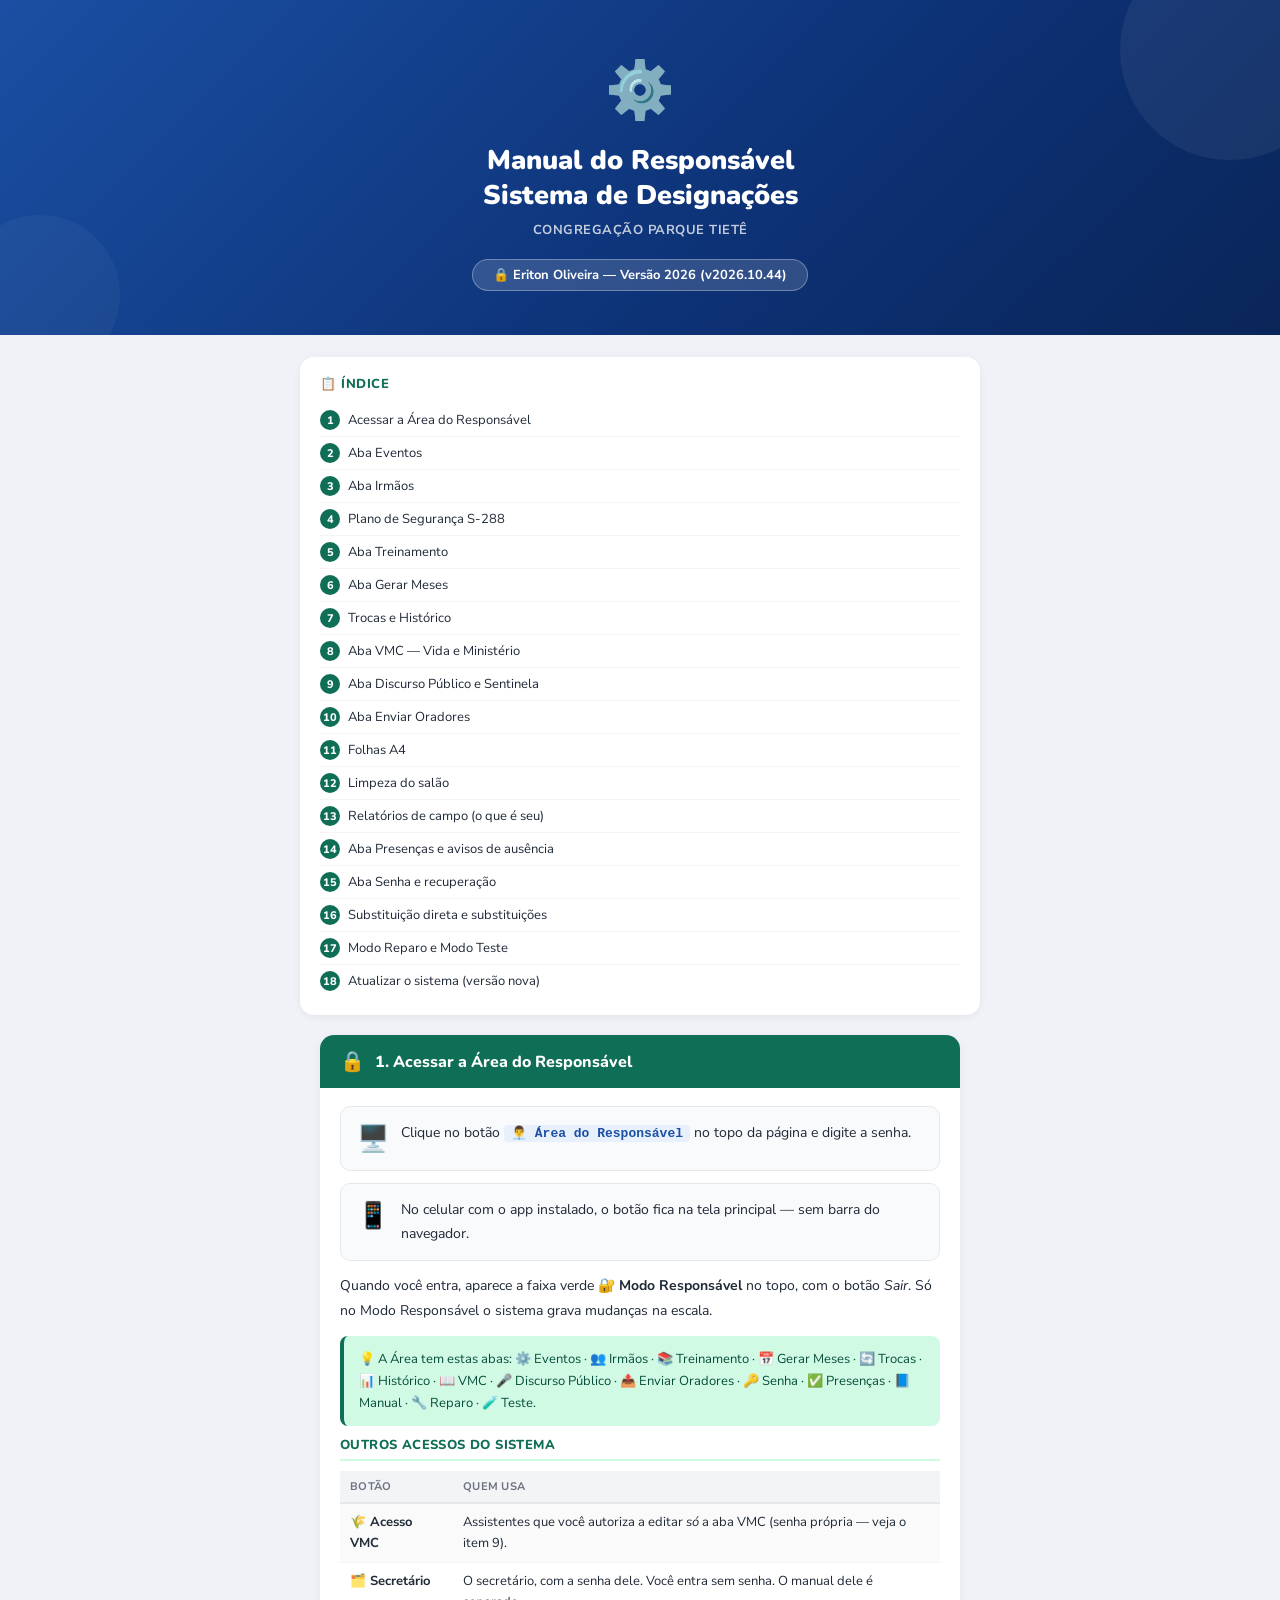
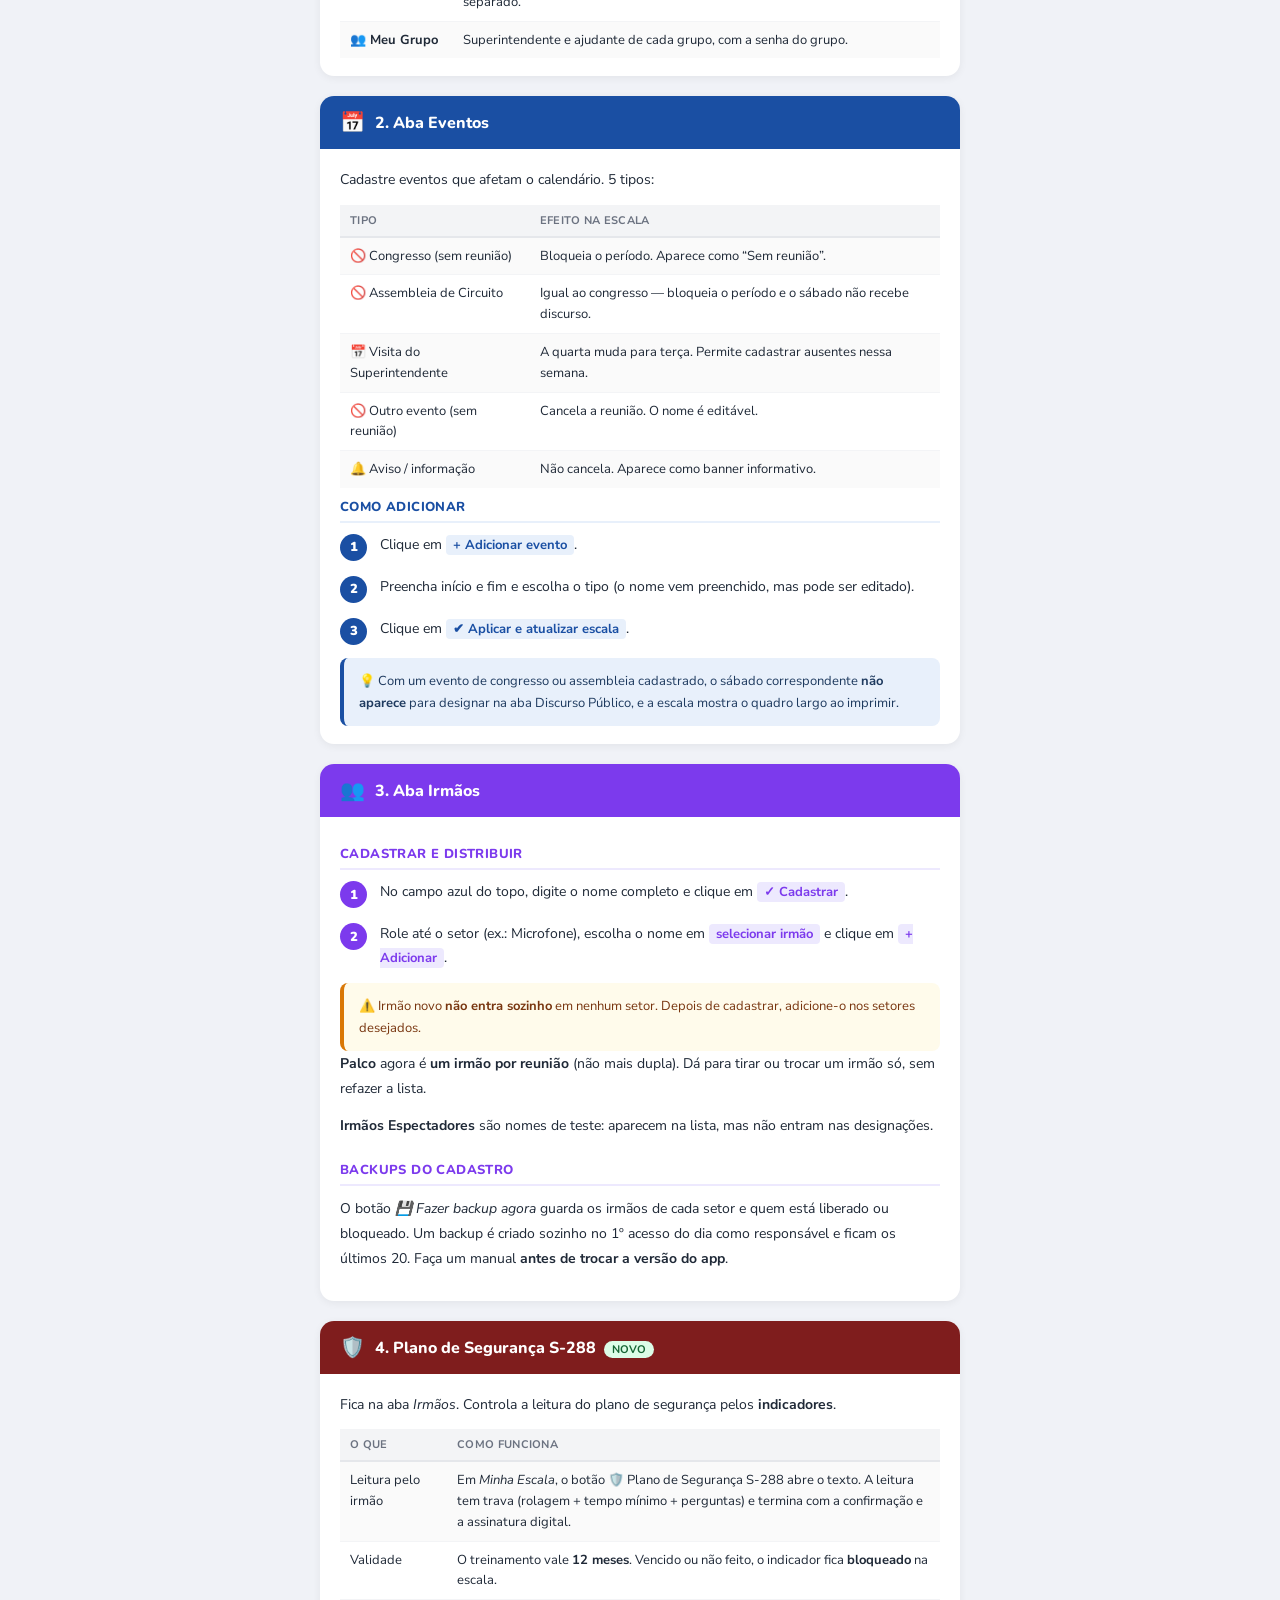
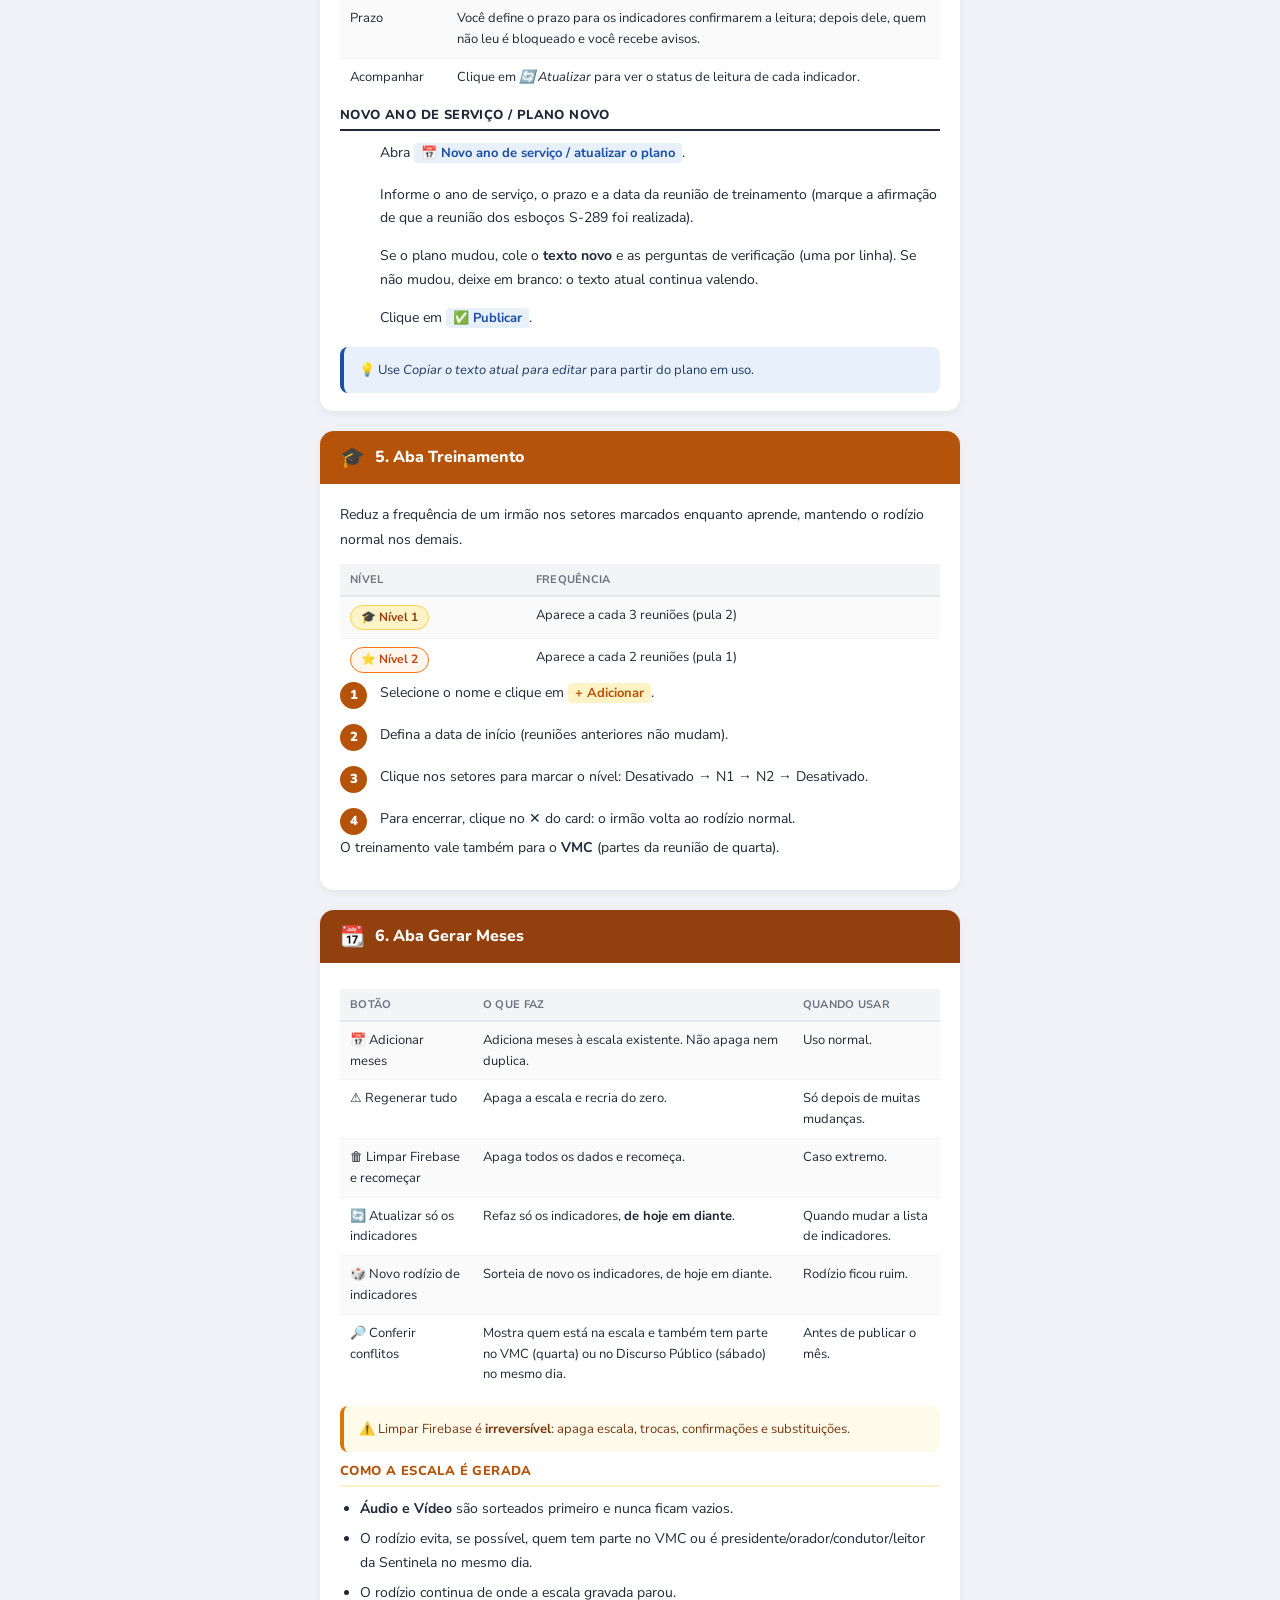
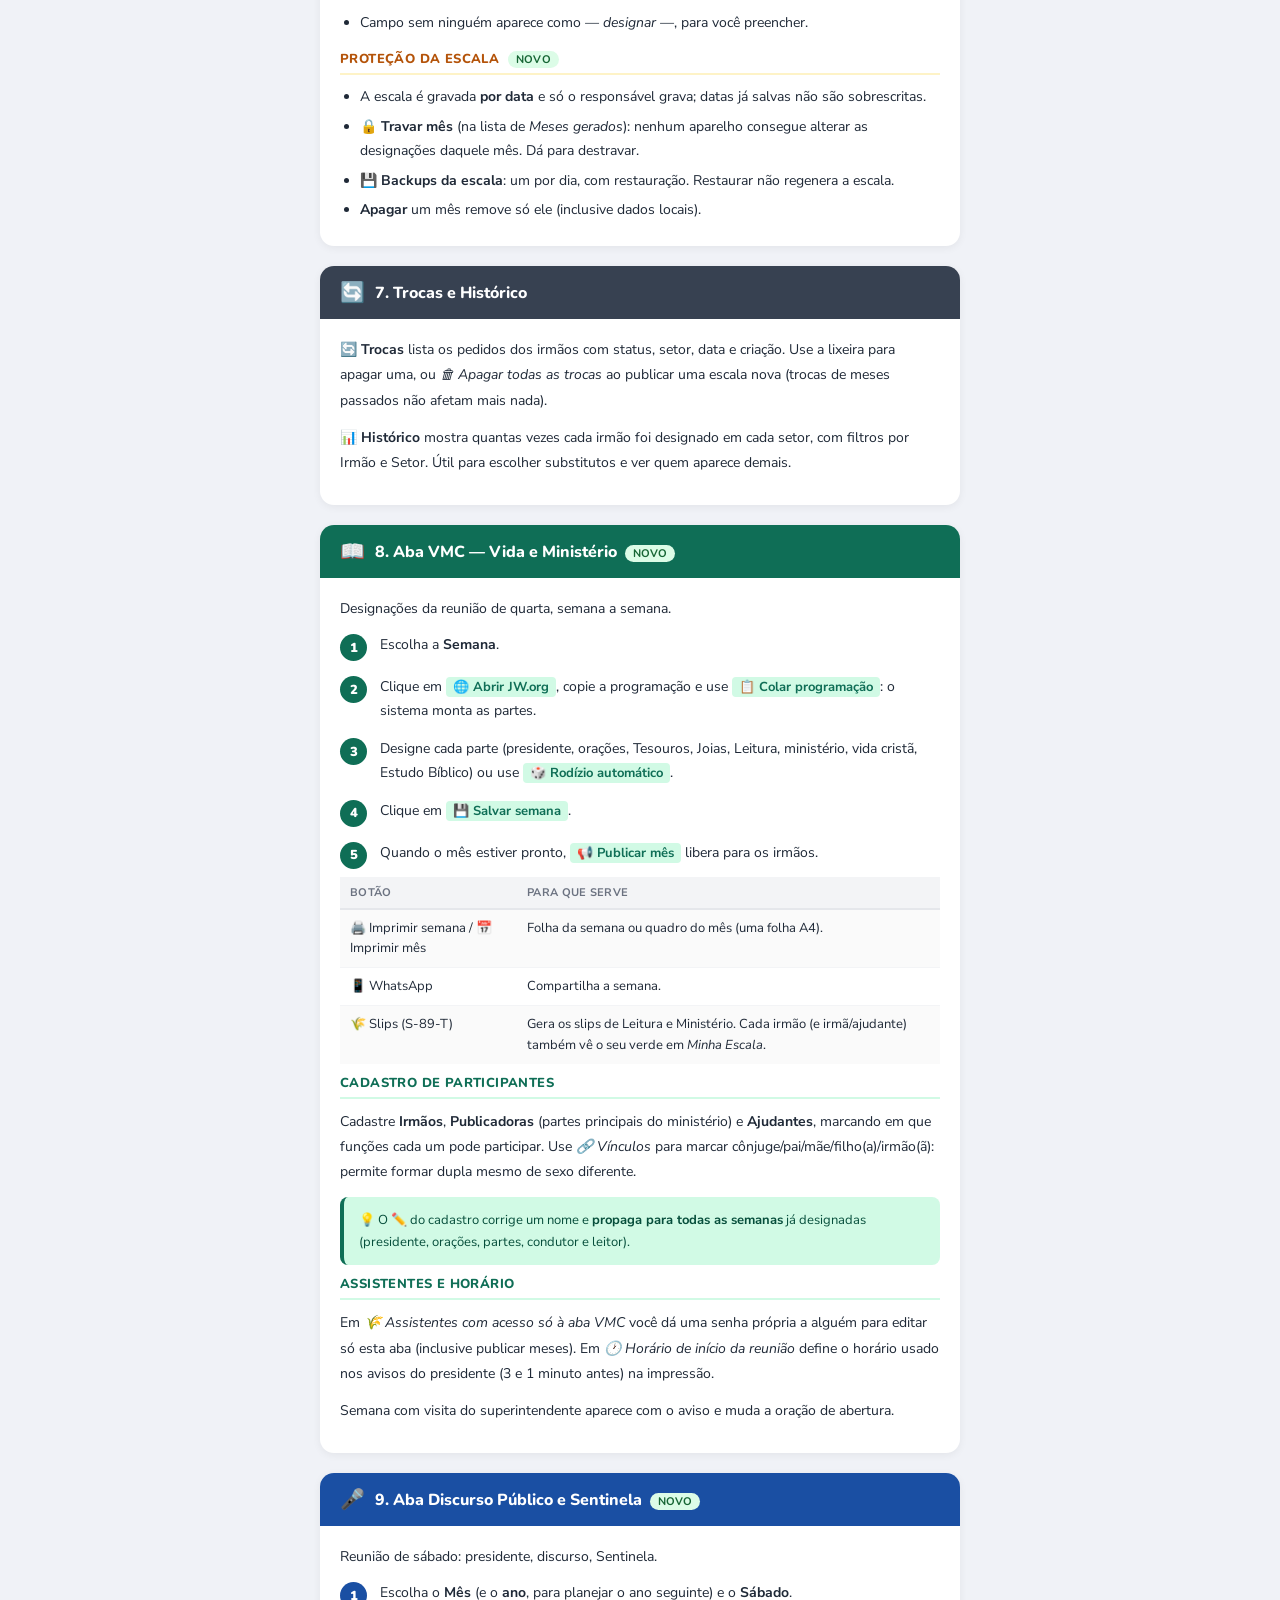
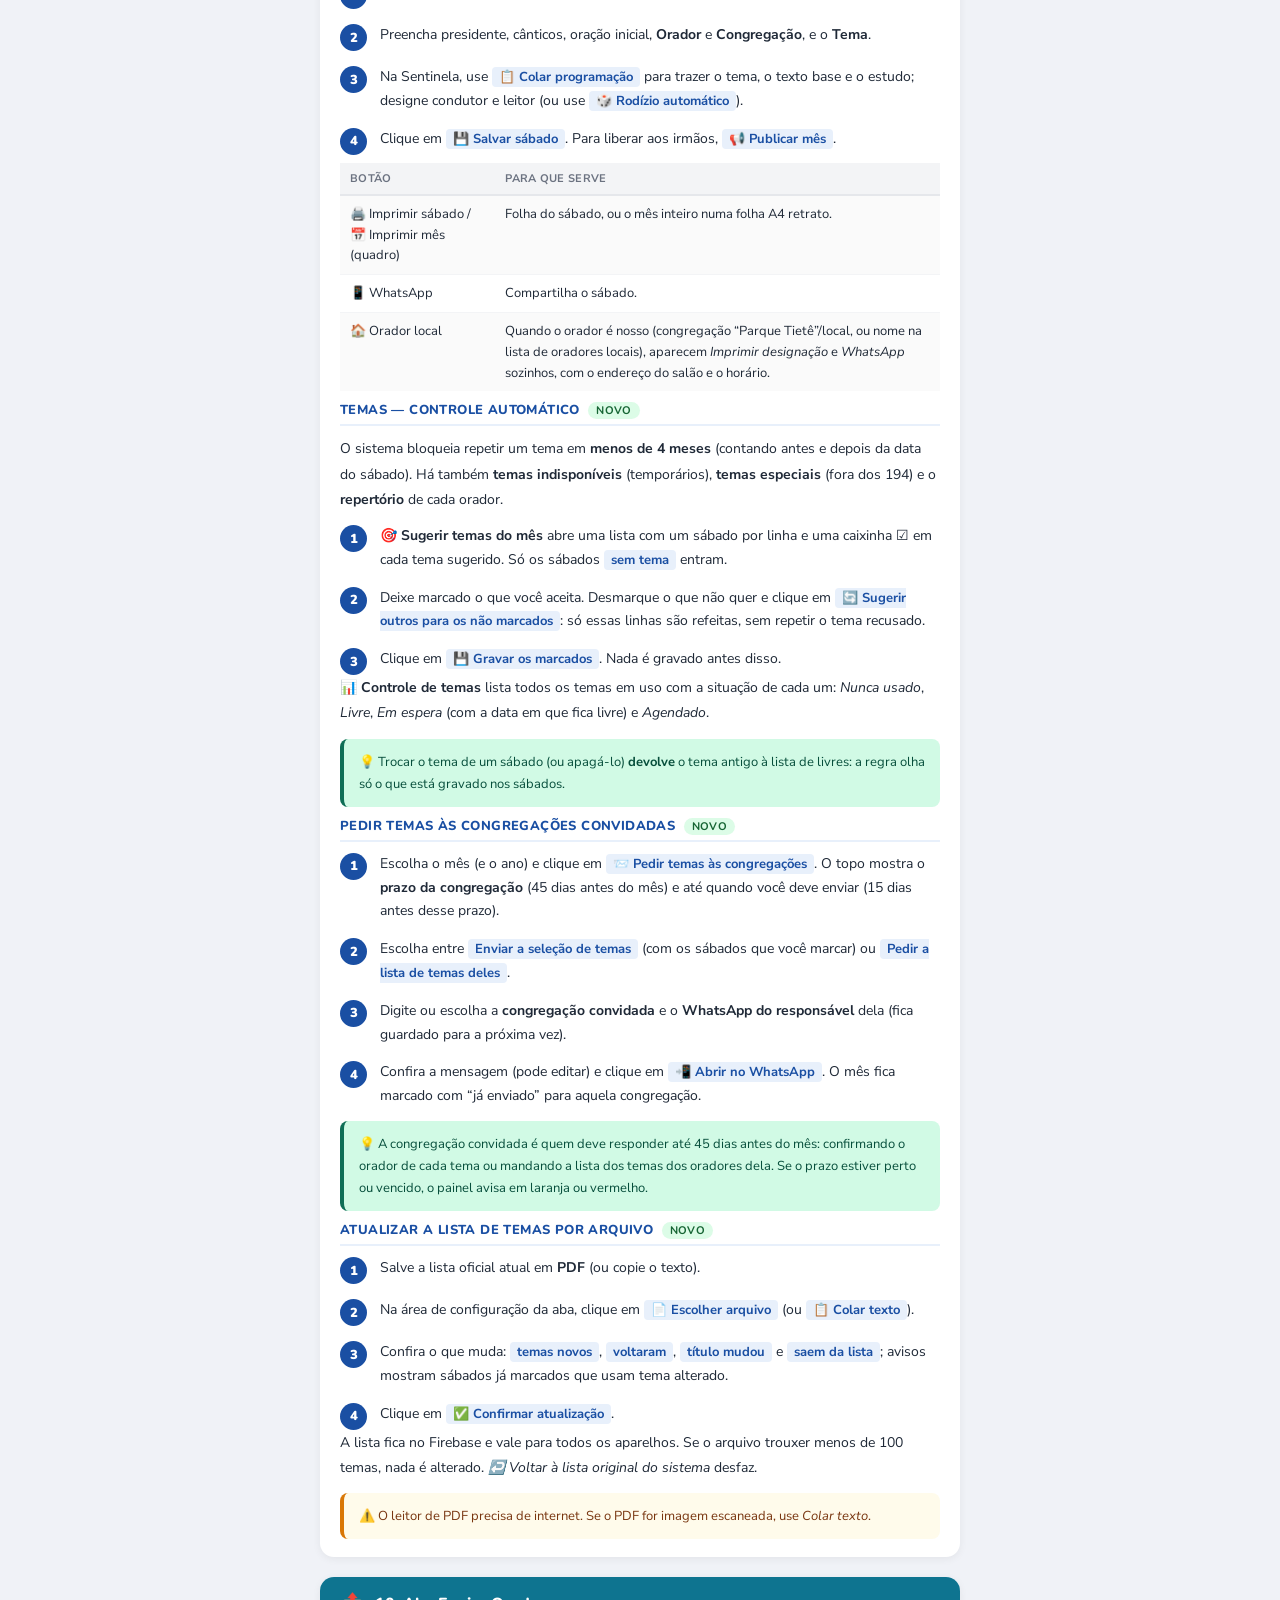
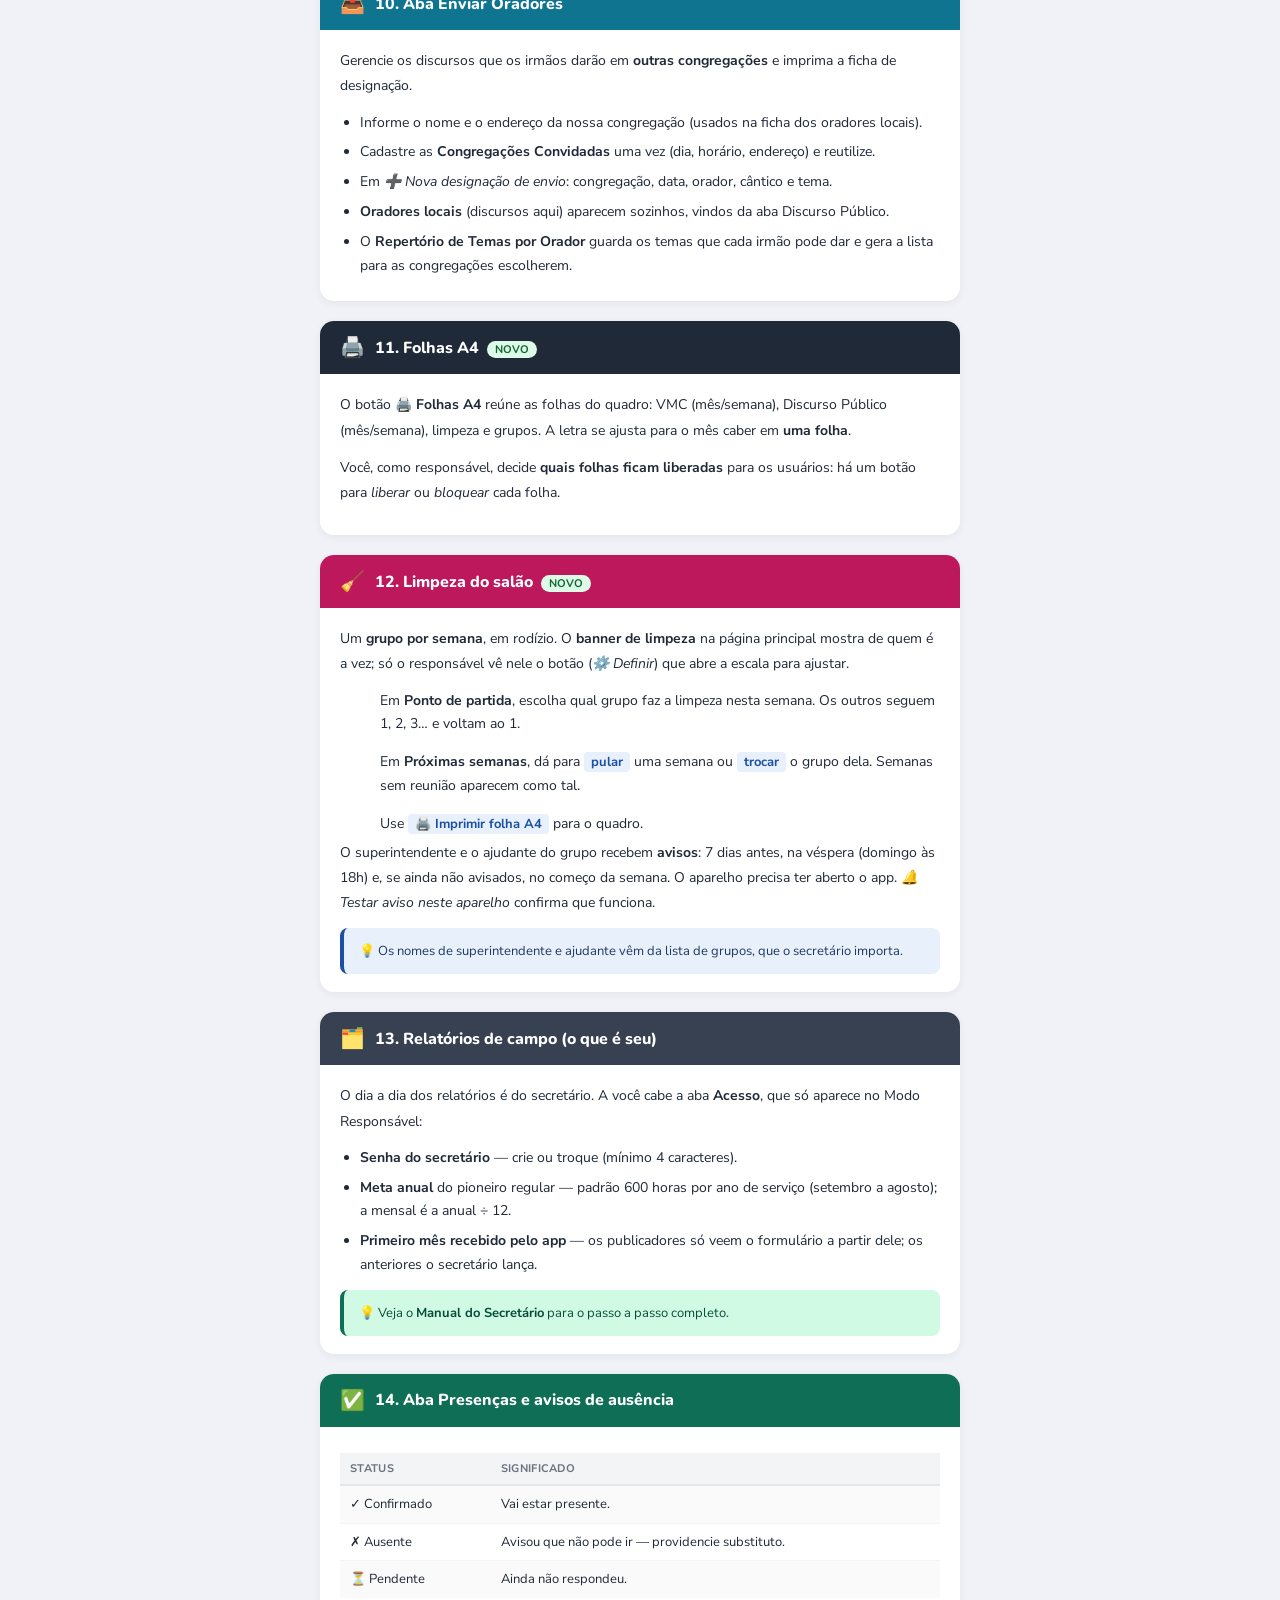
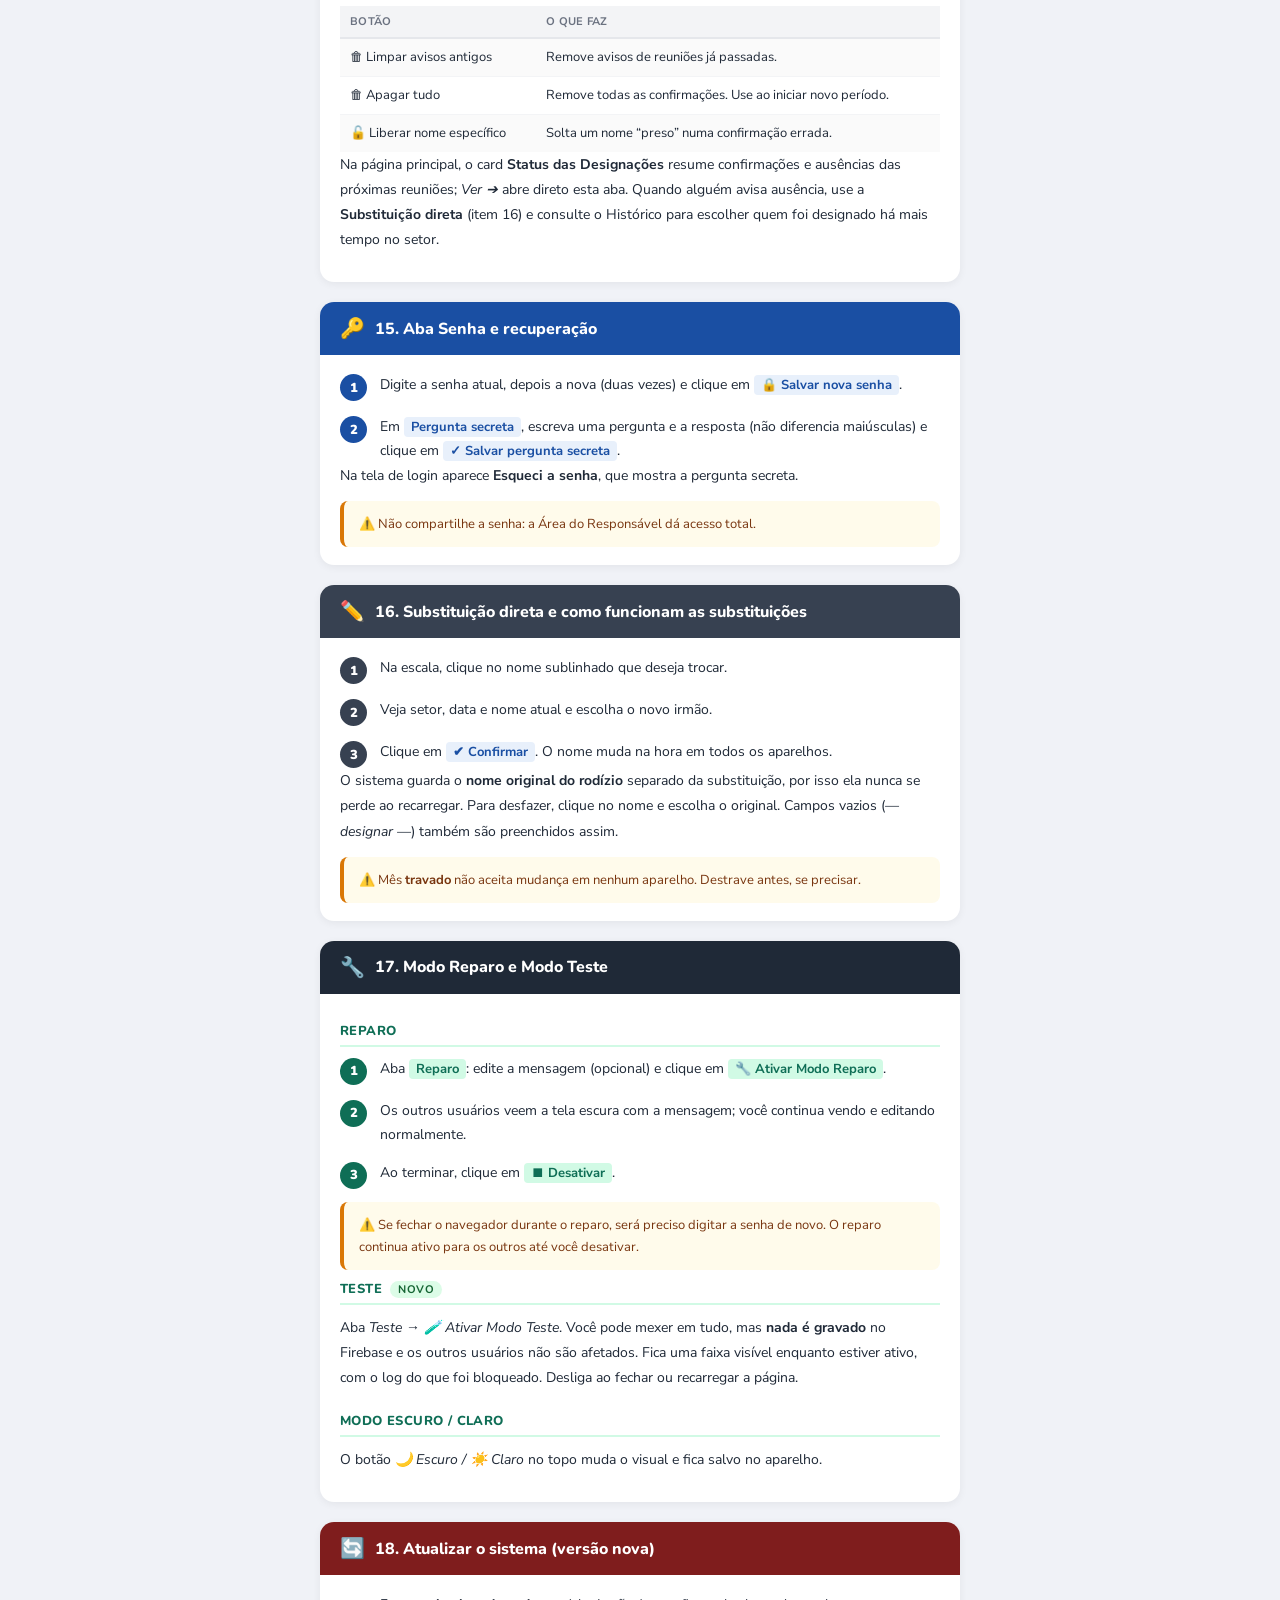
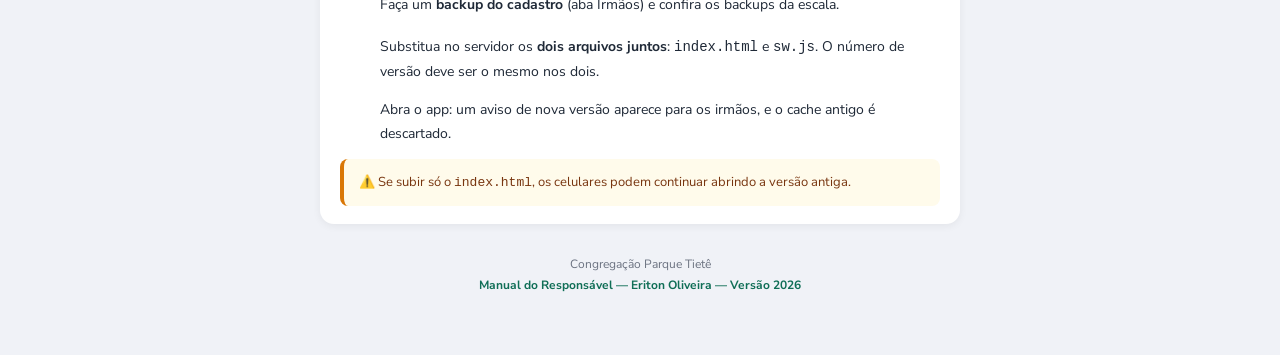
==== commit b9e7f5c5: "Update manual-responsavel.html VERSAO = 'v2026.10.44';" ====
--- a/manual-responsavel.html
+++ b/manual-responsavel.html
@@ -113,7 +113,7 @@
 .rodape strong{color:#0f6e56;}</style>
 </head>
 <body>
-<div class="capa"><div class="capa-ico">⚙️</div><h1>Manual do Responsável<br>Sistema de Designações</h1><div class="capa-sub">Congregação Parque Tietê</div><div class="capa-badge">🔒 Eriton Oliveira — Versão 2026 (v2026.10.43)</div></div>
+<div class="capa"><div class="capa-ico">⚙️</div><h1>Manual do Responsável<br>Sistema de Designações</h1><div class="capa-sub">Congregação Parque Tietê</div><div class="capa-badge">🔒 Eriton Oliveira — Versão 2026 (v2026.10.44)</div></div>
 <div class="indice" style="margin:22px 20px 0;max-width:680px;margin-left:auto;margin-right:auto;"><div class="indice-tit">📋 Índice</div><ul><li><div class="inum">1</div> Acessar a Área do Responsável</li><li><div class="inum">2</div> Aba Eventos</li><li><div class="inum">3</div> Aba Irmãos</li><li><div class="inum">4</div> Plano de Segurança S-288</li><li><div class="inum">5</div> Aba Treinamento</li><li><div class="inum">6</div> Aba Gerar Meses</li><li><div class="inum">7</div> Trocas e Histórico</li><li><div class="inum">8</div> Aba VMC — Vida e Ministério</li><li><div class="inum">9</div> Aba Discurso Público e Sentinela</li><li><div class="inum">10</div> Aba Enviar Oradores</li><li><div class="inum">11</div> Folhas A4</li><li><div class="inum">12</div> Limpeza do salão</li><li><div class="inum">13</div> Relatórios de campo (o que é seu)</li><li><div class="inum">14</div> Aba Presenças e avisos de ausência</li><li><div class="inum">15</div> Aba Senha e recuperação</li><li><div class="inum">16</div> Substituição direta e substituições</li><li><div class="inum">17</div> Modo Reparo e Modo Teste</li><li><div class="inum">18</div> Atualizar o sistema (versão nova)</li></ul></div>
 <div class="wrap">
 <div class="sec"><div class="sec-cab vd"><span class="sec-ico">🔒</span><span class="sec-tit">1. Acessar a Área do Responsável</span></div><div class="sec-body"><div class="box-acesso"><div class="box-ico">🖥️</div><div class="box-txt">Clique no botão <code>👨‍💼 Área do Responsável</code> no topo da página e digite a senha.</div></div><div class="box-acesso"><div class="box-ico">📱</div><div class="box-txt">No celular com o app instalado, o botão fica na tela principal — sem barra do navegador.</div></div><p style="font-size:14px;line-height:1.8;margin-bottom:12px">Quando você entra, aparece a faixa verde <strong>🔐 Modo Responsável</strong> no topo, com o botão <em>Sair</em>. Só no Modo Responsável o sistema grava mudanças na escala.</p><div class="dica vd">💡 A Área tem estas abas: ⚙️ Eventos · 👥 Irmãos · 📚 Treinamento · 📅 Gerar Meses · 🔄 Trocas · 📊 Histórico · 📖 VMC · 🎤 Discurso Público · 📤 Enviar Oradores · 🔑 Senha · ✅ Presenças · 📘 Manual · 🔧 Reparo · 🧪 Teste.</div><div class="sub vd">Outros acessos do sistema</div><table class="t"><tr><th>Botão</th><th>Quem usa</th></tr><tr><td><strong>🌾 Acesso VMC</strong></td><td>Assistentes que você autoriza a editar <em>só</em> a aba VMC (senha própria — veja o item 9).</td></tr><tr><td><strong>🗂️ Secretário</strong></td><td>O secretário, com a senha dele. Você entra sem senha. O manual dele é separado.</td></tr><tr><td><strong>👥 Meu Grupo</strong></td><td>Superintendente e ajudante de cada grupo, com a senha do grupo.</td></tr></table></div></div>
@@ -124,7 +124,7 @@
 <div class="sec"><div class="sec-cab esc"><span class="sec-ico">📆</span><span class="sec-tit">6. Aba Gerar Meses</span></div><div class="sec-body"><table class="t"><tr><th>Botão</th><th>O que faz</th><th>Quando usar</th></tr><tr><td>📅 Adicionar meses</td><td>Adiciona meses à escala existente. Não apaga nem duplica.</td><td>Uso normal.</td></tr><tr><td>⚠ Regenerar tudo</td><td>Apaga a escala e recria do zero.</td><td>Só depois de muitas mudanças.</td></tr><tr><td>🗑 Limpar Firebase e recomeçar</td><td>Apaga todos os dados e recomeça.</td><td>Caso extremo.</td></tr><tr><td>🔄 Atualizar só os indicadores</td><td>Refaz só os indicadores, <strong>de hoje em diante</strong>.</td><td>Quando mudar a lista de indicadores.</td></tr><tr><td>🎲 Novo rodízio de indicadores</td><td>Sorteia de novo os indicadores, de hoje em diante.</td><td>Rodízio ficou ruim.</td></tr><tr><td>🔎 Conferir conflitos</td><td>Mostra quem está na escala e também tem parte no VMC (quarta) ou no Discurso Público (sábado) no mesmo dia.</td><td>Antes de publicar o mês.</td></tr></table><div class="aviso">⚠️ Limpar Firebase é <strong>irreversível</strong>: apaga escala, trocas, confirmações e substituições.</div><div class="sub lar">Como a escala é gerada</div><ul class="rotina" style="list-style:disc"><li><strong>Áudio e Vídeo</strong> são sorteados primeiro e nunca ficam vazios.</li><li>O rodízio evita, se possível, quem tem parte no VMC ou é presidente/orador/condutor/leitor da Sentinela no mesmo dia.</li><li>O rodízio continua de onde a escala gravada parou.</li><li>Campo sem ninguém aparece como <em>— designar —</em>, para você preencher.</li></ul><div class="sub lar">Proteção da escala <span class="novo">NOVO</span></div><ul class="rotina" style="list-style:disc"><li>A escala é gravada <strong>por data</strong> e só o responsável grava; datas já salvas não são sobrescritas.</li><li><strong>🔒 Travar mês</strong> (na lista de <em>Meses gerados</em>): nenhum aparelho consegue alterar as designações daquele mês. Dá para destravar.</li><li><strong>💾 Backups da escala</strong>: um por dia, com restauração. Restaurar não regenera a escala.</li><li><strong>Apagar</strong> um mês remove só ele (inclusive dados locais).</li></ul></div></div>
 <div class="sec"><div class="sec-cab cin"><span class="sec-ico">🔄</span><span class="sec-tit">7. Trocas e Histórico</span></div><div class="sec-body"><p style="font-size:14px;line-height:1.8;margin-bottom:12px"><strong>🔄 Trocas</strong> lista os pedidos dos irmãos com status, setor, data e criação. Use a lixeira para apagar uma, ou <em>🗑 Apagar todas as trocas</em> ao publicar uma escala nova (trocas de meses passados não afetam mais nada).</p><p style="font-size:14px;line-height:1.8;margin-bottom:12px"><strong>📊 Histórico</strong> mostra quantas vezes cada irmão foi designado em cada setor, com filtros por Irmão e Setor. Útil para escolher substitutos e ver quem aparece demais.</p></div></div>
 <div class="sec"><div class="sec-cab vd"><span class="sec-ico">📖</span><span class="sec-tit">8. Aba VMC — Vida e Ministério <span class="novo">NOVO</span></span></div><div class="sec-body"><p style="font-size:14px;line-height:1.8;margin-bottom:12px">Designações da reunião de quarta, semana a semana.</p><ol class="passos"><li><div class="num vd">1</div><div class="ptxt vd">Escolha a <strong>Semana</strong>.</div></li><li><div class="num vd">2</div><div class="ptxt vd">Clique em <em>🌐 Abrir JW.org</em>, copie a programação e use <em>📋 Colar programação</em>: o sistema monta as partes.</div></li><li><div class="num vd">3</div><div class="ptxt vd">Designe cada parte (presidente, orações, Tesouros, Joias, Leitura, ministério, vida cristã, Estudo Bíblico) ou use <em>🎲 Rodízio automático</em>.</div></li><li><div class="num vd">4</div><div class="ptxt vd">Clique em <em>💾 Salvar semana</em>.</div></li><li><div class="num vd">5</div><div class="ptxt vd">Quando o mês estiver pronto, <em>📢 Publicar mês</em> libera para os irmãos.</div></li></ol><table class="t"><tr><th>Botão</th><th>Para que serve</th></tr><tr><td>🖨️ Imprimir semana / 📅 Imprimir mês</td><td>Folha da semana ou quadro do mês (uma folha A4).</td></tr><tr><td>📱 WhatsApp</td><td>Compartilha a semana.</td></tr><tr><td>🌾 Slips (S-89-T)</td><td>Gera os slips de Leitura e Ministério. Cada irmão (e irmã/ajudante) também vê o seu verde em <em>Minha Escala</em>.</td></tr></table><div class="sub vd">Cadastro de participantes</div><p style="font-size:14px;line-height:1.8;margin-bottom:12px">Cadastre <strong>Irmãos</strong>, <strong>Publicadoras</strong> (partes principais do ministério) e <strong>Ajudantes</strong>, marcando em que funções cada um pode participar. Use <em>🔗 Vínculos</em> para marcar cônjuge/pai/mãe/filho(a)/irmão(ã): permite formar dupla mesmo de sexo diferente.</p><div class="dica vd">💡 O <strong>✏️</strong> do cadastro corrige um nome e <strong>propaga para todas as semanas</strong> já designadas (presidente, orações, partes, condutor e leitor).</div><div class="sub vd">Assistentes e horário</div><p style="font-size:14px;line-height:1.8;margin-bottom:12px">Em <em>🌾 Assistentes com acesso só à aba VMC</em> você dá uma senha própria a alguém para editar só esta aba (inclusive publicar meses). Em <em>🕐 Horário de início da reunião</em> define o horário usado nos avisos do presidente (3 e 1 minuto antes) na impressão.</p><p style="font-size:14px;line-height:1.8;margin-bottom:12px">Semana com visita do superintendente aparece com o aviso e muda a oração de abertura.</p></div></div>
-<div class="sec"><div class="sec-cab az"><span class="sec-ico">🎤</span><span class="sec-tit">9. Aba Discurso Público e Sentinela <span class="novo">NOVO</span></span></div><div class="sec-body"><p style="font-size:14px;line-height:1.8;margin-bottom:12px">Reunião de sábado: presidente, discurso, Sentinela.</p><ol class="passos"><li><div class="num az">1</div><div class="ptxt ">Escolha o <strong>Mês</strong> (e o <strong>ano</strong>, para planejar o ano seguinte) e o <strong>Sábado</strong>.</div></li><li><div class="num az">2</div><div class="ptxt ">Preencha presidente, cânticos, oração inicial, <strong>Orador</strong> e <strong>Congregação</strong>, e o <strong>Tema</strong>.</div></li><li><div class="num az">3</div><div class="ptxt ">Na Sentinela, use <em>📋 Colar programação</em> para trazer o tema, o texto base e o estudo; designe condutor e leitor (ou use <em>🎲 Rodízio automático</em>).</div></li><li><div class="num az">4</div><div class="ptxt ">Clique em <em>💾 Salvar sábado</em>. Para liberar aos irmãos, <em>📢 Publicar mês</em>.</div></li></ol><table class="t"><tr><th>Botão</th><th>Para que serve</th></tr><tr><td>🖨️ Imprimir sábado / 📅 Imprimir mês (quadro)</td><td>Folha do sábado, ou o mês inteiro numa folha A4 retrato.</td></tr><tr><td>📱 WhatsApp</td><td>Compartilha o sábado.</td></tr><tr><td>🏠 Orador local</td><td>Quando o orador é nosso (congregação “Parque Tietê”/local, ou nome na lista de oradores locais), aparecem <em>Imprimir designação</em> e <em>WhatsApp</em> sozinhos, com o endereço do salão e o horário.</td></tr></table><div class="sub az">Temas — controle automático <span class="novo">NOVO</span></div><p style="font-size:14px;line-height:1.8;margin-bottom:12px">O sistema bloqueia repetir um tema em <strong>menos de 4 meses</strong> (contando antes e depois da data do sábado). Há também <strong>temas indisponíveis</strong> (temporários), <strong>temas especiais</strong> (fora dos 194) e o <strong>repertório</strong> de cada orador.</p><ol class="passos"><li><div class="num az">1</div><div class="ptxt "><strong>🎯 Sugerir temas do mês</strong> abre uma lista com um sábado por linha e uma caixinha ☑ em cada tema sugerido. Só os sábados <em>sem tema</em> entram.</div></li><li><div class="num az">2</div><div class="ptxt ">Deixe marcado o que você aceita. Desmarque o que não quer e clique em <em>🔄 Sugerir outros para os não marcados</em>: só essas linhas são refeitas, sem repetir o tema recusado.</div></li><li><div class="num az">3</div><div class="ptxt ">Clique em <em>💾 Gravar os marcados</em>. Nada é gravado antes disso.</div></li></ol><p style="font-size:14px;line-height:1.8;margin-bottom:12px"><strong>📊 Controle de temas</strong> lista todos os temas em uso com a situação de cada um: <em>Nunca usado</em>, <em>Livre</em>, <em>Em espera</em> (com a data em que fica livre) e <em>Agendado</em>.</p><div class="dica vd">💡 Trocar o tema de um sábado (ou apagá-lo) <strong>devolve</strong> o tema antigo à lista de livres: a regra olha só o que está gravado nos sábados.</div><div class="sub az">Atualizar a lista de temas por arquivo <span class="novo">NOVO</span></div><ol class="passos"><li><div class="num az">1</div><div class="ptxt ">Salve a lista oficial atual em <strong>PDF</strong> (ou copie o texto).</div></li><li><div class="num az">2</div><div class="ptxt ">Na área de configuração da aba, clique em <em>📄 Escolher arquivo</em> (ou <em>📋 Colar texto</em>).</div></li><li><div class="num az">3</div><div class="ptxt ">Confira o que muda: <em>temas novos</em>, <em>voltaram</em>, <em>título mudou</em> e <em>saem da lista</em>; avisos mostram sábados já marcados que usam tema alterado.</div></li><li><div class="num az">4</div><div class="ptxt ">Clique em <em>✅ Confirmar atualização</em>.</div></li></ol><p style="font-size:14px;line-height:1.8;margin-bottom:12px">A lista fica no Firebase e vale para todos os aparelhos. Se o arquivo trouxer menos de 100 temas, nada é alterado. <em>↩️ Voltar à lista original do sistema</em> desfaz.</p><div class="aviso">⚠️ O leitor de PDF precisa de internet. Se o PDF for imagem escaneada, use <em>Colar texto</em>.</div></div></div>
+<div class="sec"><div class="sec-cab az"><span class="sec-ico">🎤</span><span class="sec-tit">9. Aba Discurso Público e Sentinela <span class="novo">NOVO</span></span></div><div class="sec-body"><p style="font-size:14px;line-height:1.8;margin-bottom:12px">Reunião de sábado: presidente, discurso, Sentinela.</p><ol class="passos"><li><div class="num az">1</div><div class="ptxt ">Escolha o <strong>Mês</strong> (e o <strong>ano</strong>, para planejar o ano seguinte) e o <strong>Sábado</strong>.</div></li><li><div class="num az">2</div><div class="ptxt ">Preencha presidente, cânticos, oração inicial, <strong>Orador</strong> e <strong>Congregação</strong>, e o <strong>Tema</strong>.</div></li><li><div class="num az">3</div><div class="ptxt ">Na Sentinela, use <em>📋 Colar programação</em> para trazer o tema, o texto base e o estudo; designe condutor e leitor (ou use <em>🎲 Rodízio automático</em>).</div></li><li><div class="num az">4</div><div class="ptxt ">Clique em <em>💾 Salvar sábado</em>. Para liberar aos irmãos, <em>📢 Publicar mês</em>.</div></li></ol><table class="t"><tr><th>Botão</th><th>Para que serve</th></tr><tr><td>🖨️ Imprimir sábado / 📅 Imprimir mês (quadro)</td><td>Folha do sábado, ou o mês inteiro numa folha A4 retrato.</td></tr><tr><td>📱 WhatsApp</td><td>Compartilha o sábado.</td></tr><tr><td>🏠 Orador local</td><td>Quando o orador é nosso (congregação “Parque Tietê”/local, ou nome na lista de oradores locais), aparecem <em>Imprimir designação</em> e <em>WhatsApp</em> sozinhos, com o endereço do salão e o horário.</td></tr></table><div class="sub az">Temas — controle automático <span class="novo">NOVO</span></div><p style="font-size:14px;line-height:1.8;margin-bottom:12px">O sistema bloqueia repetir um tema em <strong>menos de 4 meses</strong> (contando antes e depois da data do sábado). Há também <strong>temas indisponíveis</strong> (temporários), <strong>temas especiais</strong> (fora dos 194) e o <strong>repertório</strong> de cada orador.</p><ol class="passos"><li><div class="num az">1</div><div class="ptxt "><strong>🎯 Sugerir temas do mês</strong> abre uma lista com um sábado por linha e uma caixinha ☑ em cada tema sugerido. Só os sábados <em>sem tema</em> entram.</div></li><li><div class="num az">2</div><div class="ptxt ">Deixe marcado o que você aceita. Desmarque o que não quer e clique em <em>🔄 Sugerir outros para os não marcados</em>: só essas linhas são refeitas, sem repetir o tema recusado.</div></li><li><div class="num az">3</div><div class="ptxt ">Clique em <em>💾 Gravar os marcados</em>. Nada é gravado antes disso.</div></li></ol><p style="font-size:14px;line-height:1.8;margin-bottom:12px"><strong>📊 Controle de temas</strong> lista todos os temas em uso com a situação de cada um: <em>Nunca usado</em>, <em>Livre</em>, <em>Em espera</em> (com a data em que fica livre) e <em>Agendado</em>.</p><div class="dica vd">💡 Trocar o tema de um sábado (ou apagá-lo) <strong>devolve</strong> o tema antigo à lista de livres: a regra olha só o que está gravado nos sábados.</div><div class="sub az">Pedir temas às congregações convidadas <span class="novo">NOVO</span></div><ol class="passos"><li><div class="num az">1</div><div class="ptxt ">Escolha o mês (e o ano) e clique em <em>📨 Pedir temas às congregações</em>. O topo mostra o <strong>prazo da congregação</strong> (45 dias antes do mês) e até quando você deve enviar (15 dias antes desse prazo).</div></li><li><div class="num az">2</div><div class="ptxt ">Escolha entre <em>Enviar a seleção de temas</em> (com os sábados que você marcar) ou <em>Pedir a lista de temas deles</em>.</div></li><li><div class="num az">3</div><div class="ptxt ">Digite ou escolha a <strong>congregação convidada</strong> e o <strong>WhatsApp do responsável</strong> dela (fica guardado para a próxima vez).</div></li><li><div class="num az">4</div><div class="ptxt ">Confira a mensagem (pode editar) e clique em <em>📲 Abrir no WhatsApp</em>. O mês fica marcado com “já enviado” para aquela congregação.</div></li></ol><div class="dica vd">💡 A congregação convidada é quem deve responder até 45 dias antes do mês: confirmando o orador de cada tema ou mandando a lista dos temas dos oradores dela. Se o prazo estiver perto ou vencido, o painel avisa em laranja ou vermelho.</div><div class="sub az">Atualizar a lista de temas por arquivo <span class="novo">NOVO</span></div><ol class="passos"><li><div class="num az">1</div><div class="ptxt ">Salve a lista oficial atual em <strong>PDF</strong> (ou copie o texto).</div></li><li><div class="num az">2</div><div class="ptxt ">Na área de configuração da aba, clique em <em>📄 Escolher arquivo</em> (ou <em>📋 Colar texto</em>).</div></li><li><div class="num az">3</div><div class="ptxt ">Confira o que muda: <em>temas novos</em>, <em>voltaram</em>, <em>título mudou</em> e <em>saem da lista</em>; avisos mostram sábados já marcados que usam tema alterado.</div></li><li><div class="num az">4</div><div class="ptxt ">Clique em <em>✅ Confirmar atualização</em>.</div></li></ol><p style="font-size:14px;line-height:1.8;margin-bottom:12px">A lista fica no Firebase e vale para todos os aparelhos. Se o arquivo trouxer menos de 100 temas, nada é alterado. <em>↩️ Voltar à lista original do sistema</em> desfaz.</p><div class="aviso">⚠️ O leitor de PDF precisa de internet. Se o PDF for imagem escaneada, use <em>Colar texto</em>.</div></div></div>
 <div class="sec"><div class="sec-cab tl"><span class="sec-ico">📤</span><span class="sec-tit">10. Aba Enviar Oradores</span></div><div class="sec-body"><p style="font-size:14px;line-height:1.8;margin-bottom:12px">Gerencie os discursos que os irmãos darão em <strong>outras congregações</strong> e imprima a ficha de designação.</p><ul class="rotina" style="list-style:disc"><li>Informe o nome e o endereço da nossa congregação (usados na ficha dos oradores locais).</li><li>Cadastre as <strong>Congregações Convidadas</strong> uma vez (dia, horário, endereço) e reutilize.</li><li>Em <em>➕ Nova designação de envio</em>: congregação, data, orador, cântico e tema.</li><li><strong>Oradores locais</strong> (discursos aqui) aparecem sozinhos, vindos da aba Discurso Público.</li><li>O <strong>Repertório de Temas por Orador</strong> guarda os temas que cada irmão pode dar e gera a lista para as congregações escolherem.</li></ul></div></div>
 <div class="sec"><div class="sec-cab graf"><span class="sec-ico">🖨️</span><span class="sec-tit">11. Folhas A4 <span class="novo">NOVO</span></span></div><div class="sec-body"><p style="font-size:14px;line-height:1.8;margin-bottom:12px">O botão <strong>🖨️ Folhas A4</strong> reúne as folhas do quadro: VMC (mês/semana), Discurso Público (mês/semana), limpeza e grupos. A letra se ajusta para o mês caber em <strong>uma folha</strong>.</p><p style="font-size:14px;line-height:1.8;margin-bottom:12px">Você, como responsável, decide <strong>quais folhas ficam liberadas</strong> para os usuários: há um botão para <em>liberar</em> ou <em>bloquear</em> cada folha.</p></div></div>
 <div class="sec"><div class="sec-cab ros"><span class="sec-ico">🧹</span><span class="sec-tit">12. Limpeza do salão <span class="novo">NOVO</span></span></div><div class="sec-body"><p style="font-size:14px;line-height:1.8;margin-bottom:12px">Um <strong>grupo por semana</strong>, em rodízio. O <strong>banner de limpeza</strong> na página principal mostra de quem é a vez; só o responsável vê nele o botão (<em>⚙️ Definir</em>) que abre a escala para ajustar.</p><ol class="passos"><li><div class="num ">1</div><div class="ptxt ">Em <strong>Ponto de partida</strong>, escolha qual grupo faz a limpeza nesta semana. Os outros seguem 1, 2, 3… e voltam ao 1.</div></li><li><div class="num ">2</div><div class="ptxt ">Em <strong>Próximas semanas</strong>, dá para <em>pular</em> uma semana ou <em>trocar</em> o grupo dela. Semanas sem reunião aparecem como tal.</div></li><li><div class="num ">3</div><div class="ptxt ">Use <em>🖨️ Imprimir folha A4</em> para o quadro.</div></li></ol><p style="font-size:14px;line-height:1.8;margin-bottom:12px">O superintendente e o ajudante do grupo recebem <strong>avisos</strong>: 7 dias antes, na véspera (domingo às 18h) e, se ainda não avisados, no começo da semana. O aparelho precisa ter aberto o app. <em>🔔 Testar aviso neste aparelho</em> confirma que funciona.</p><div class="dica ">💡 Os nomes de superintendente e ajudante vêm da lista de grupos, que o secretário importa.</div></div></div>
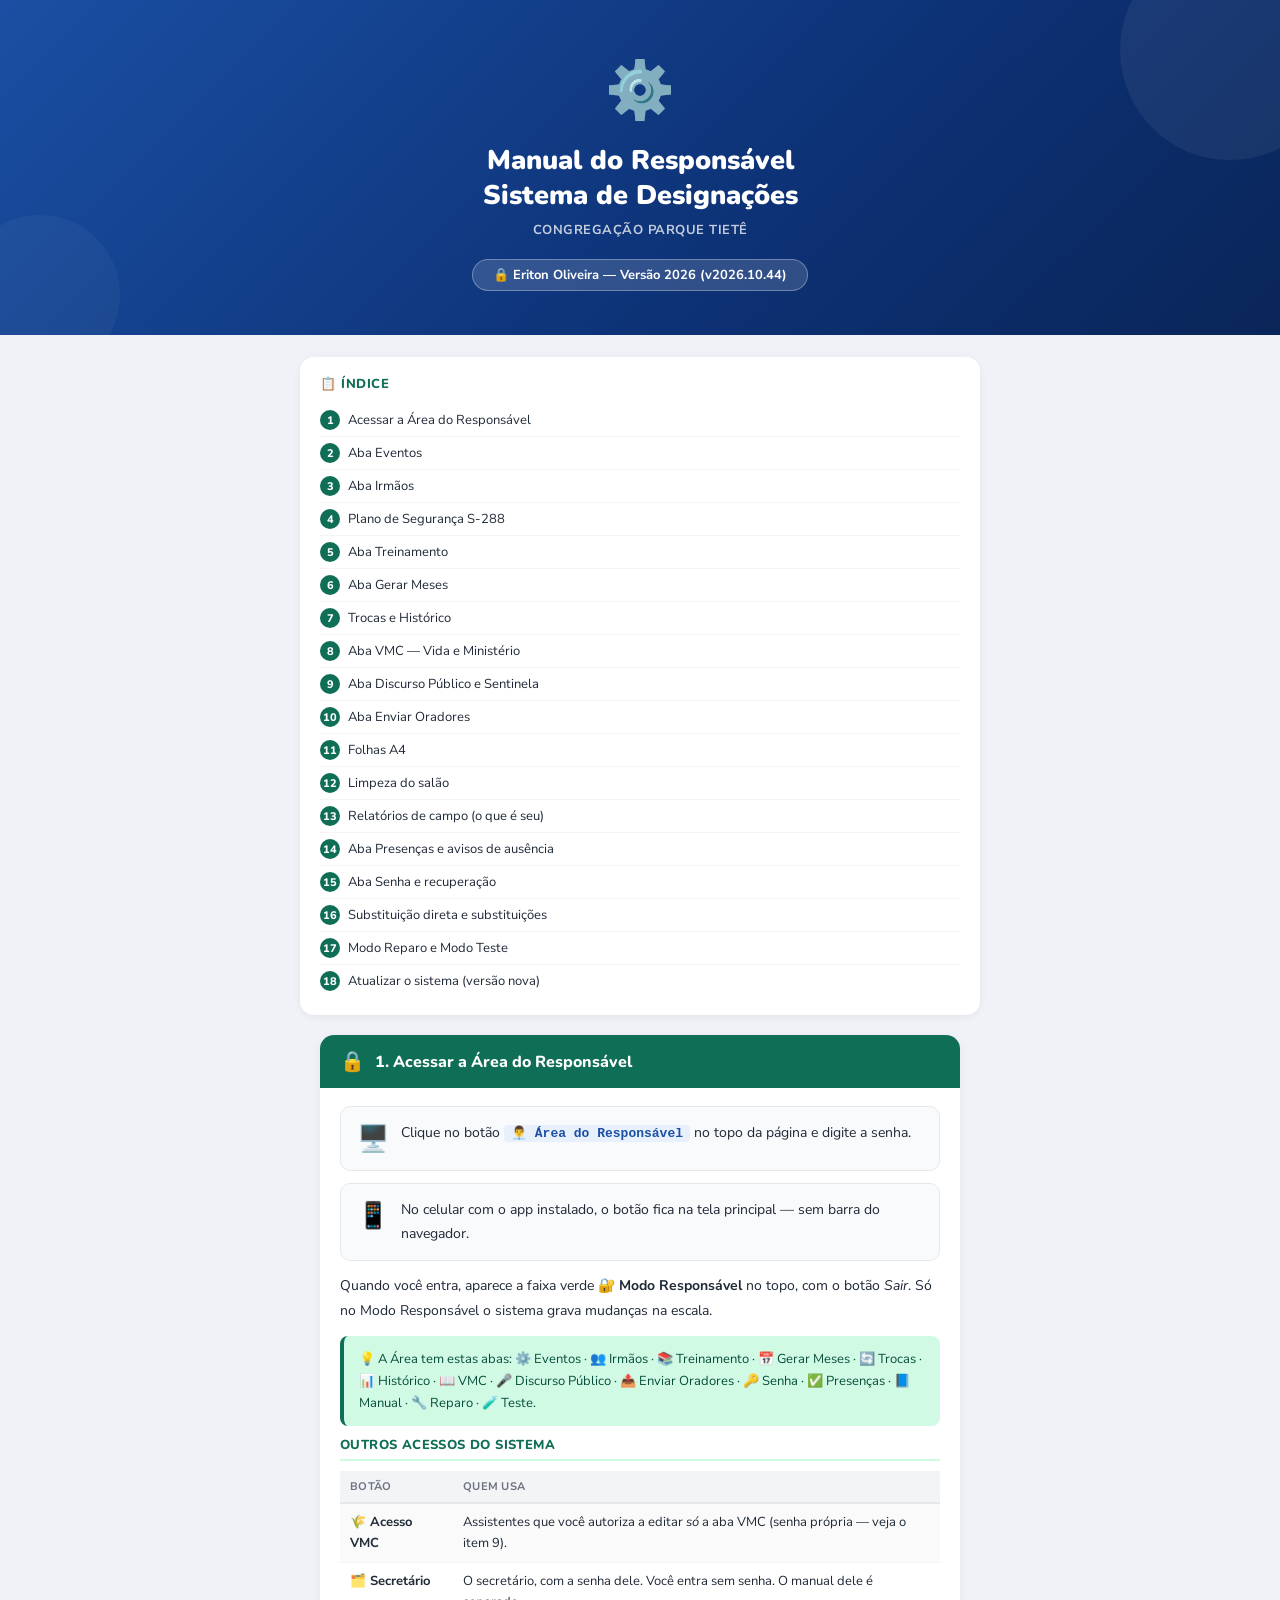
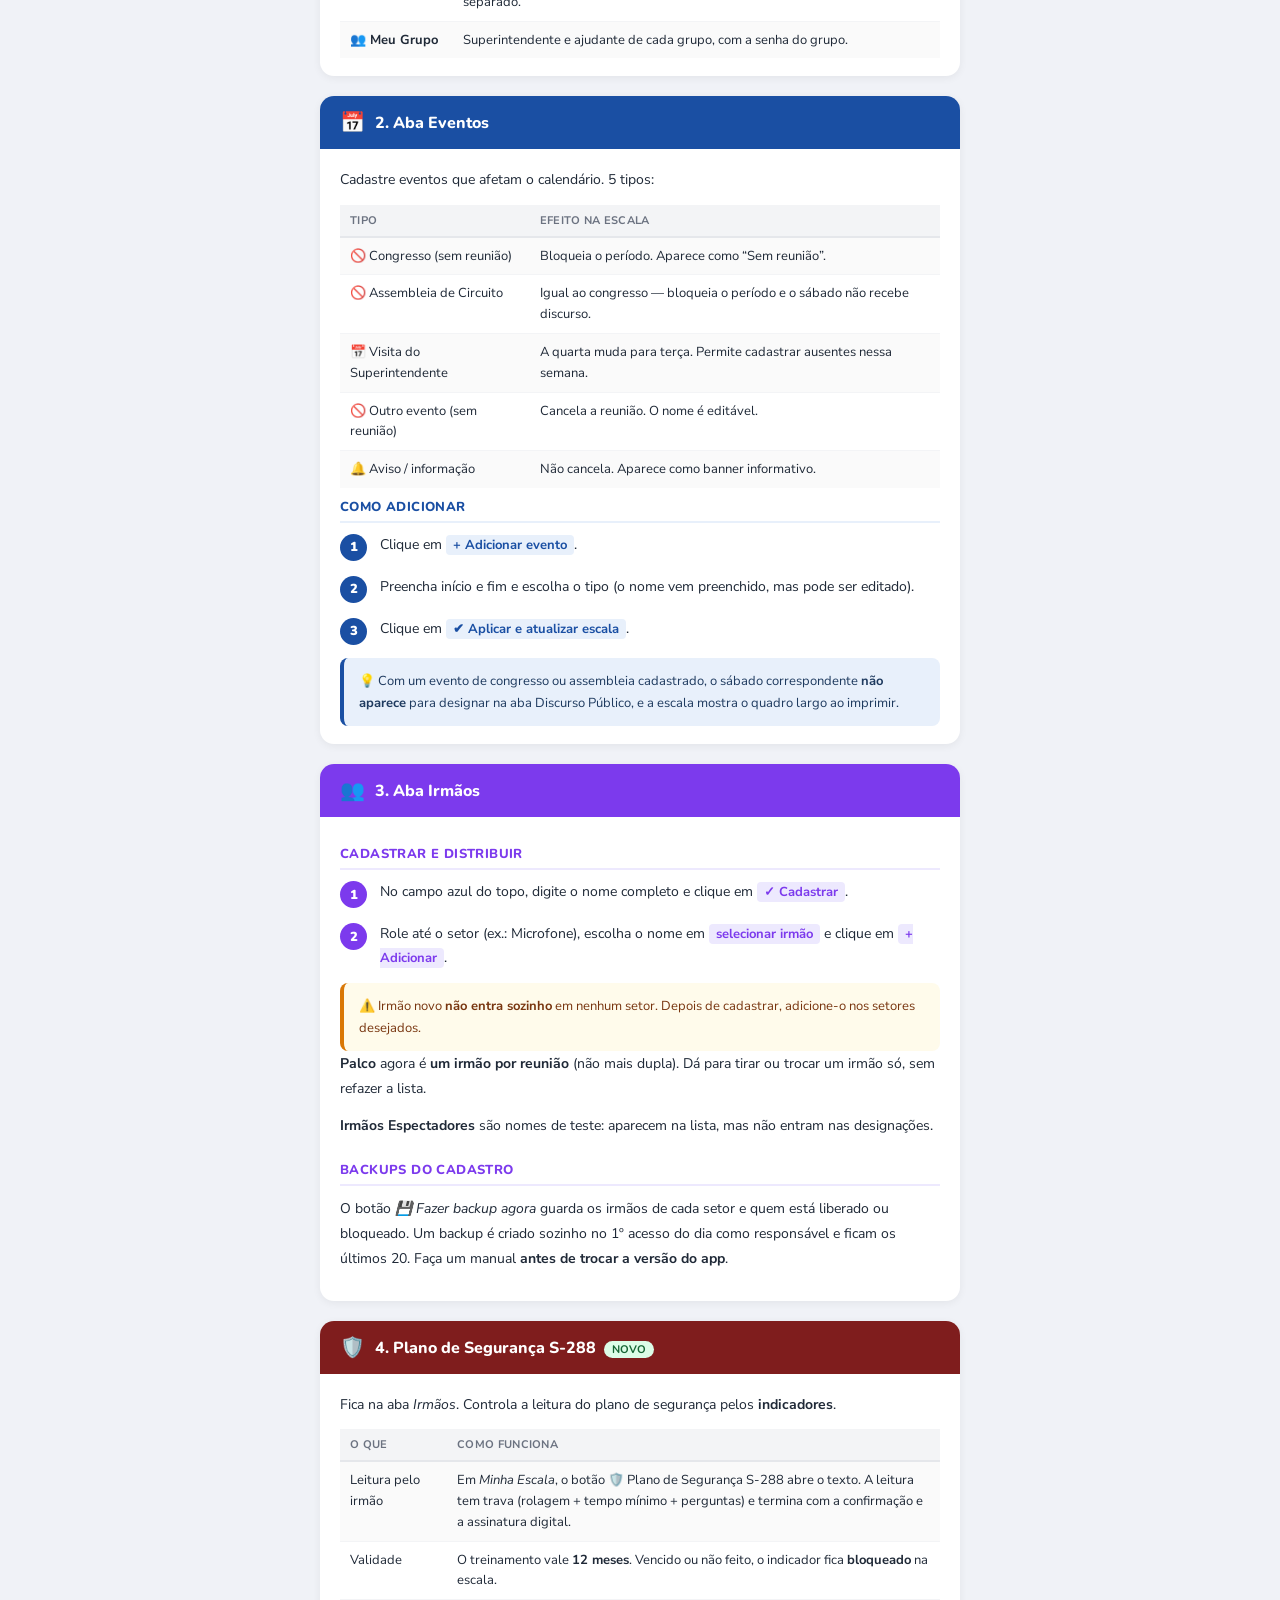
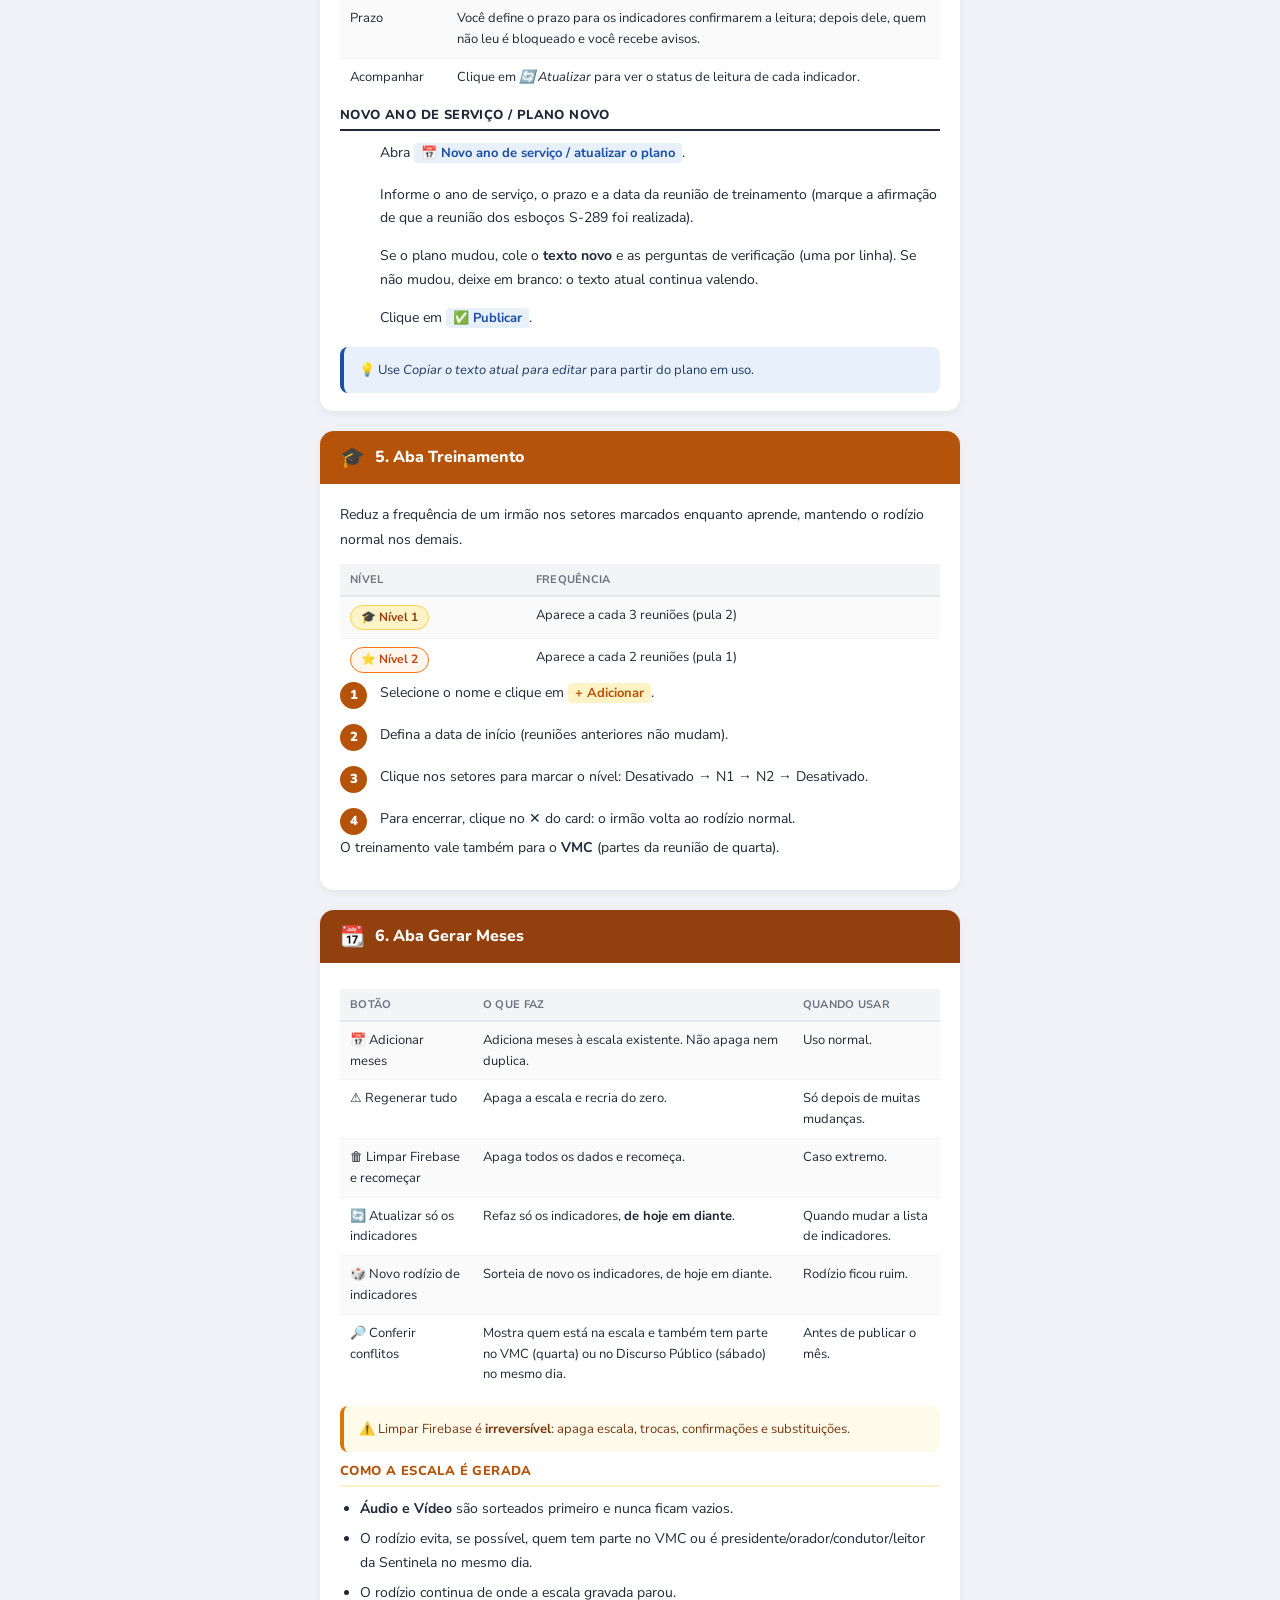
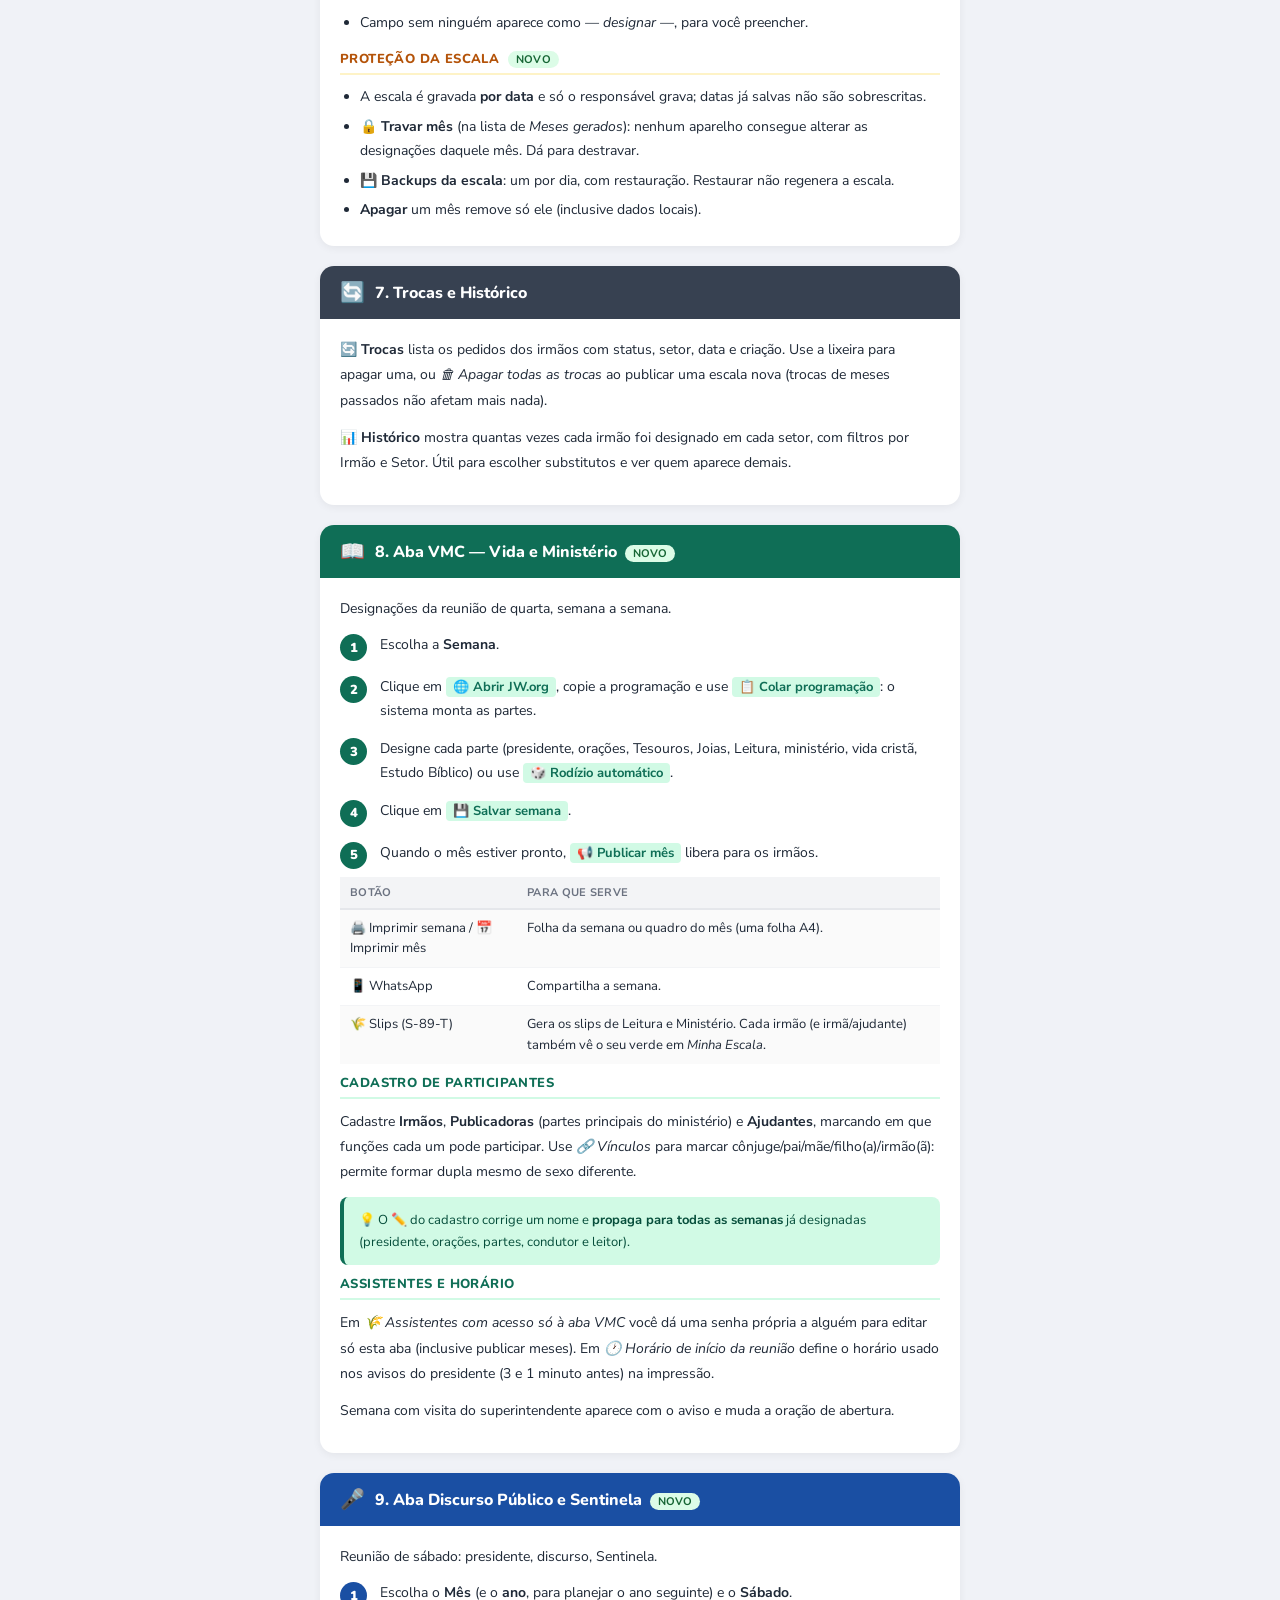
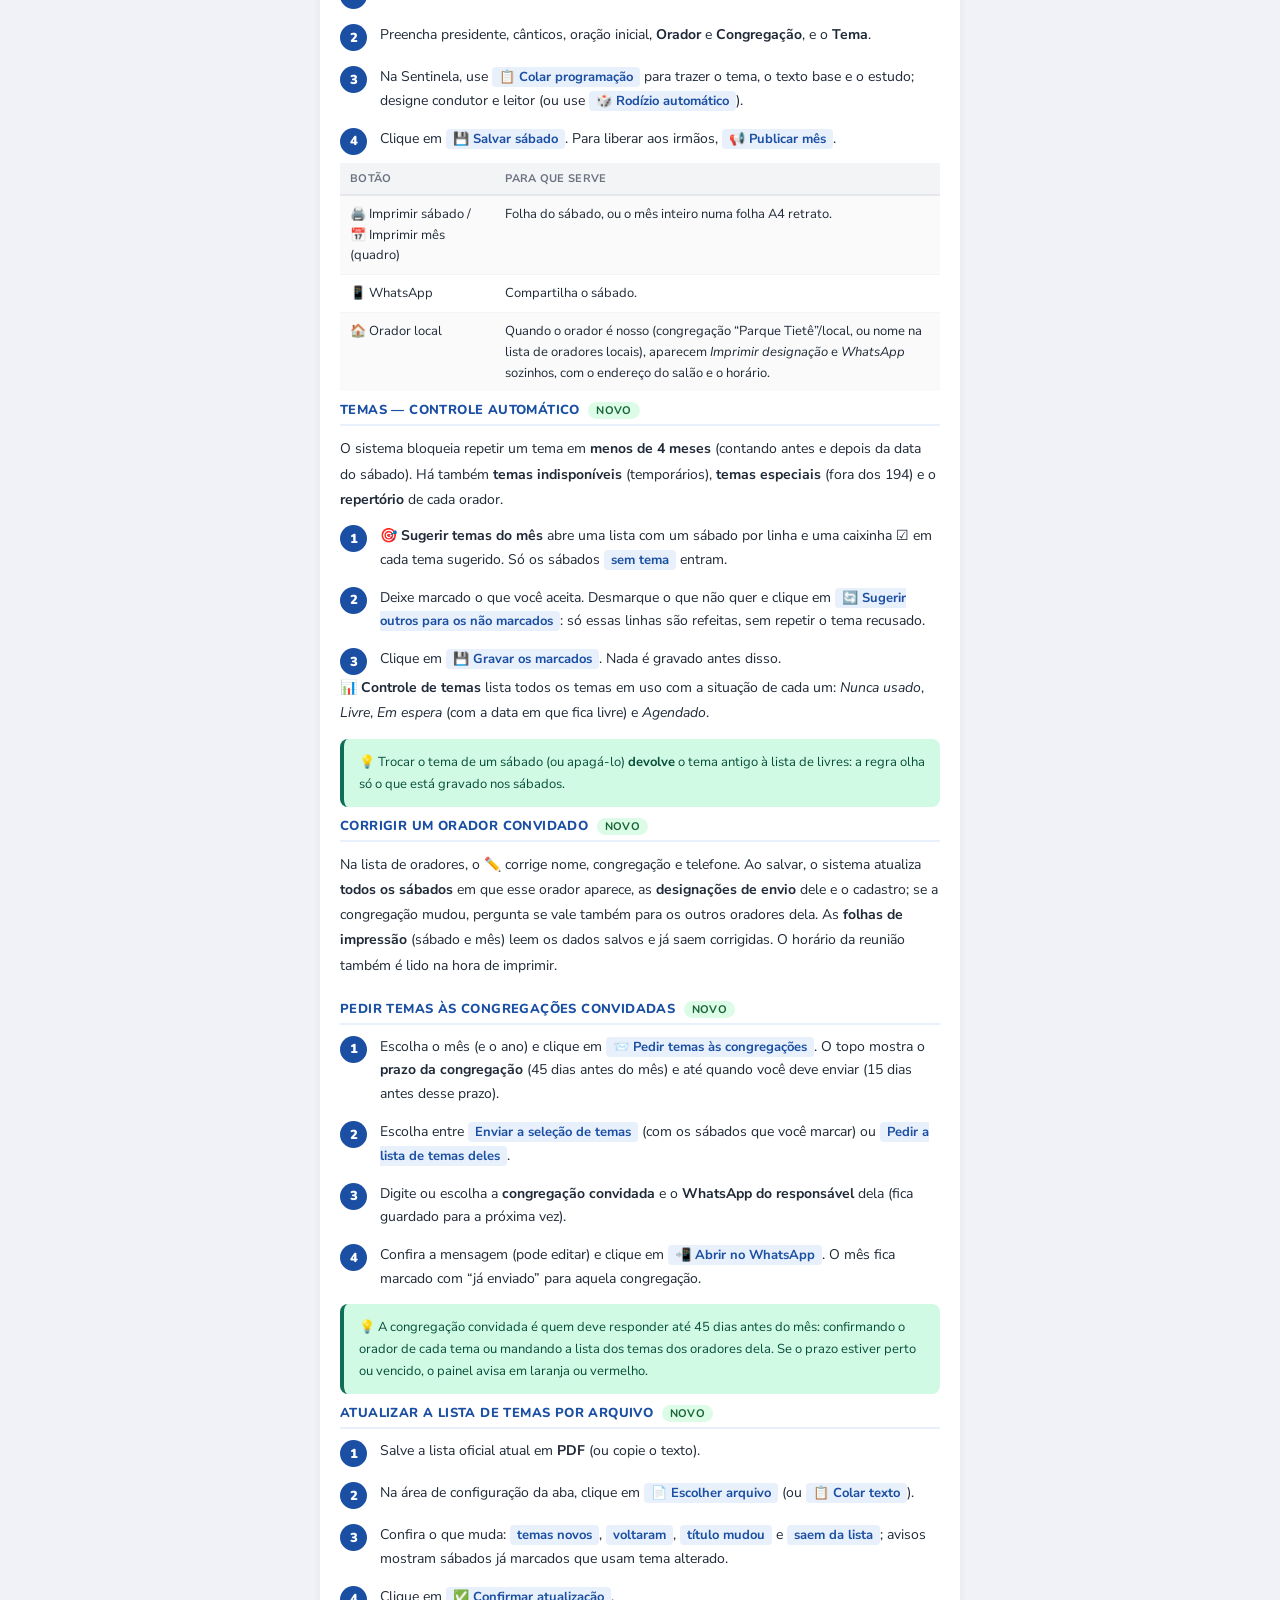
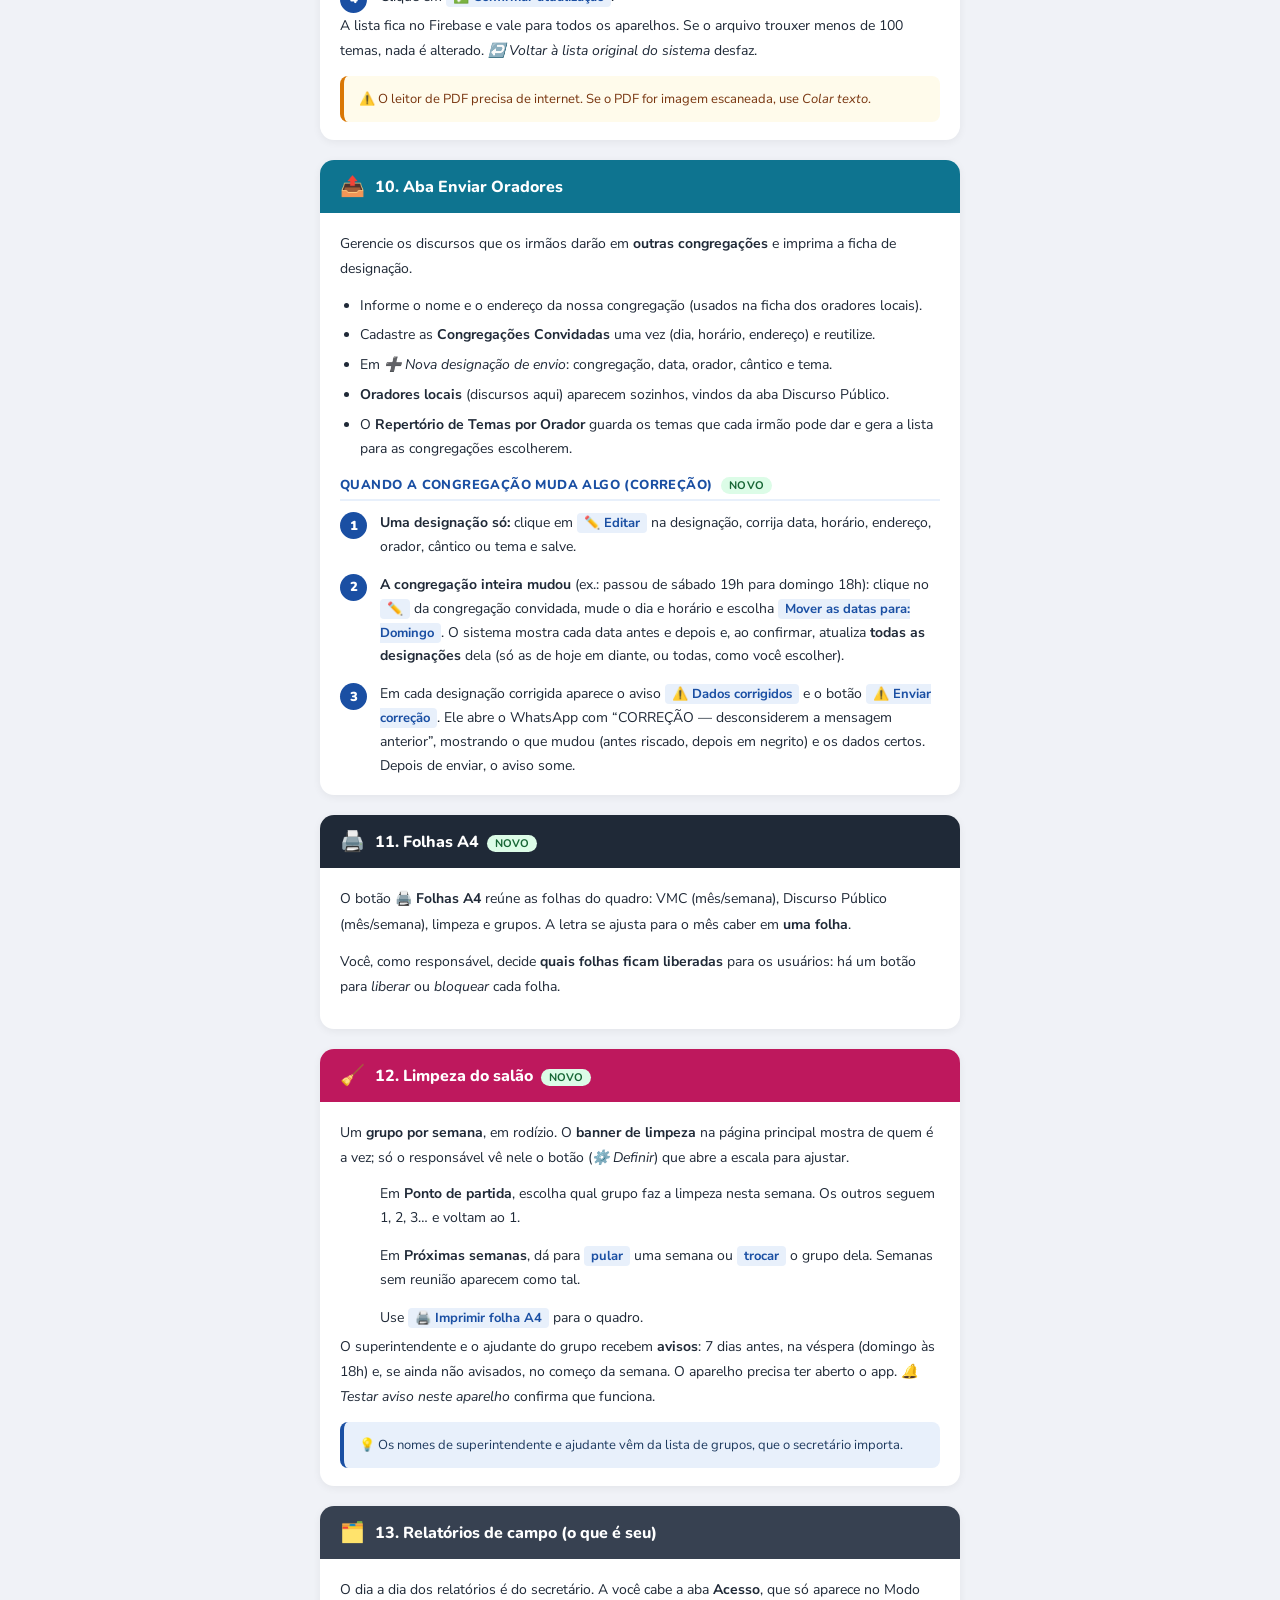
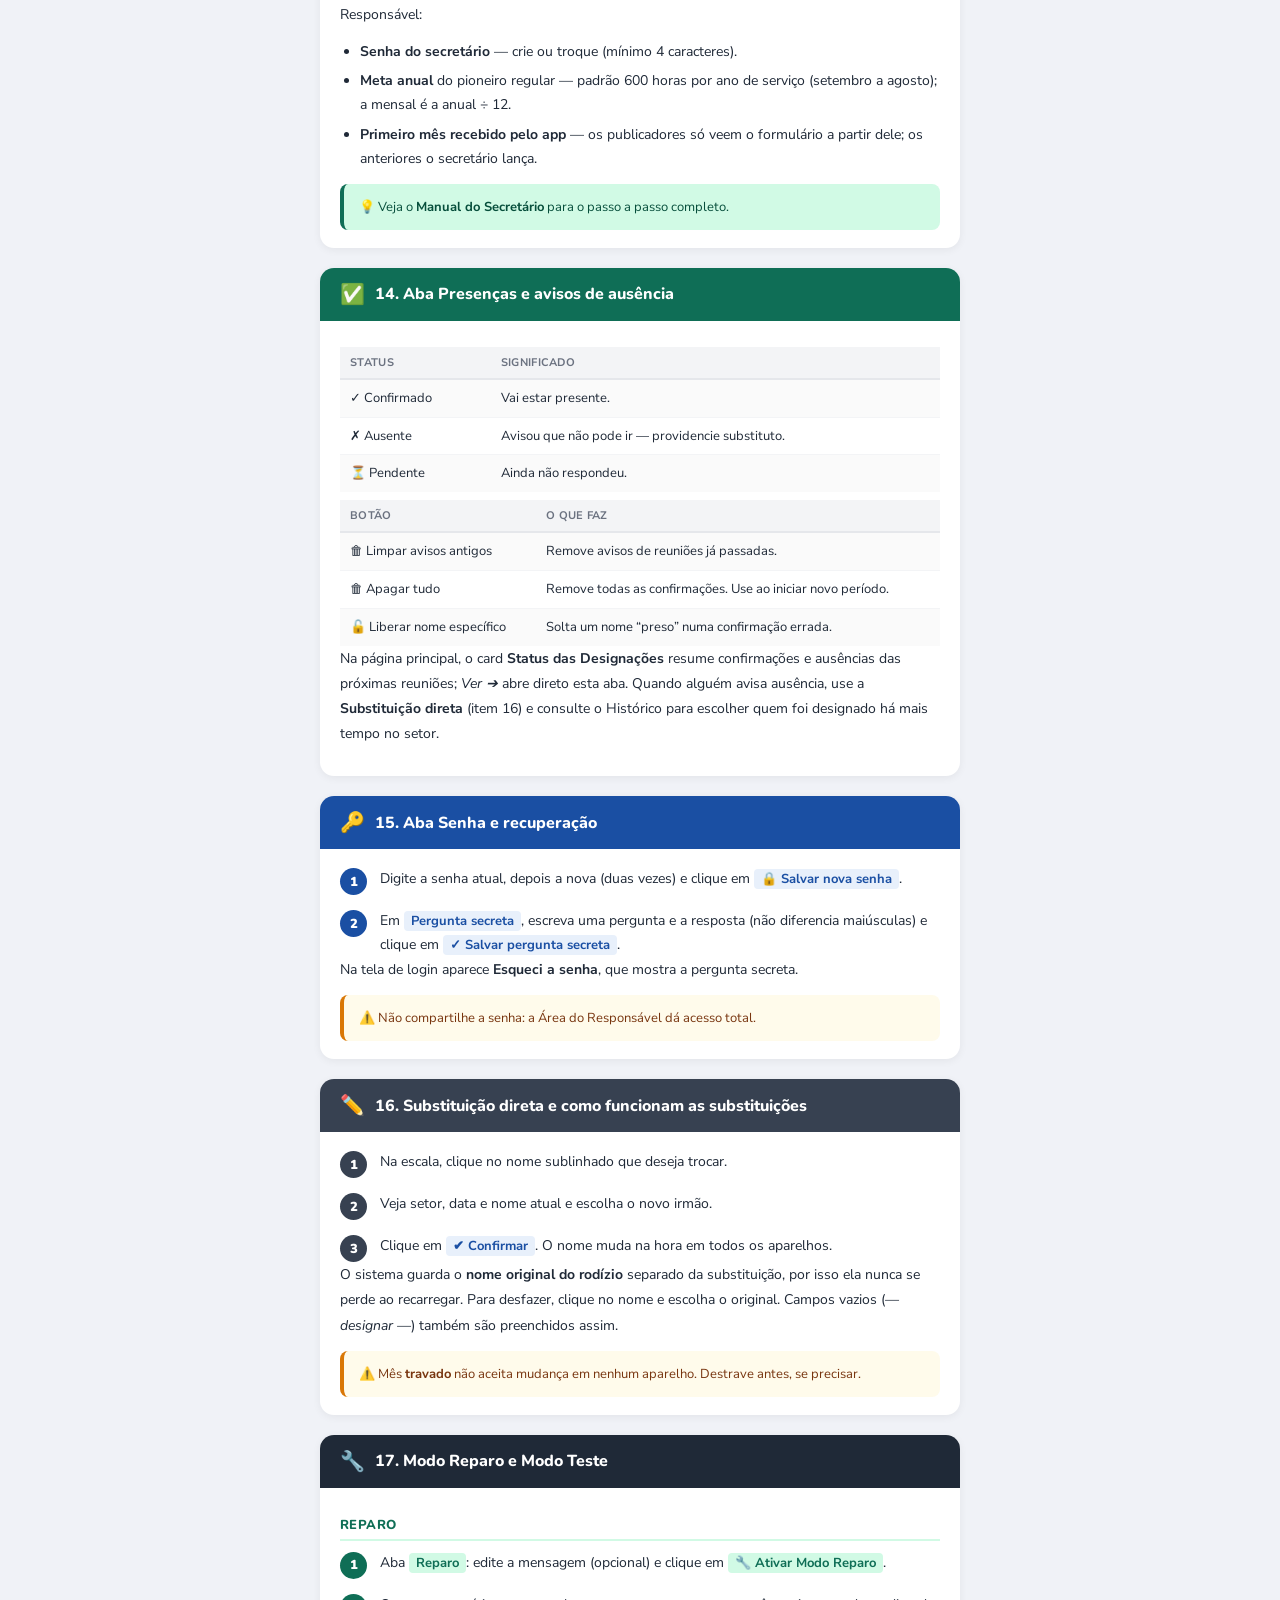
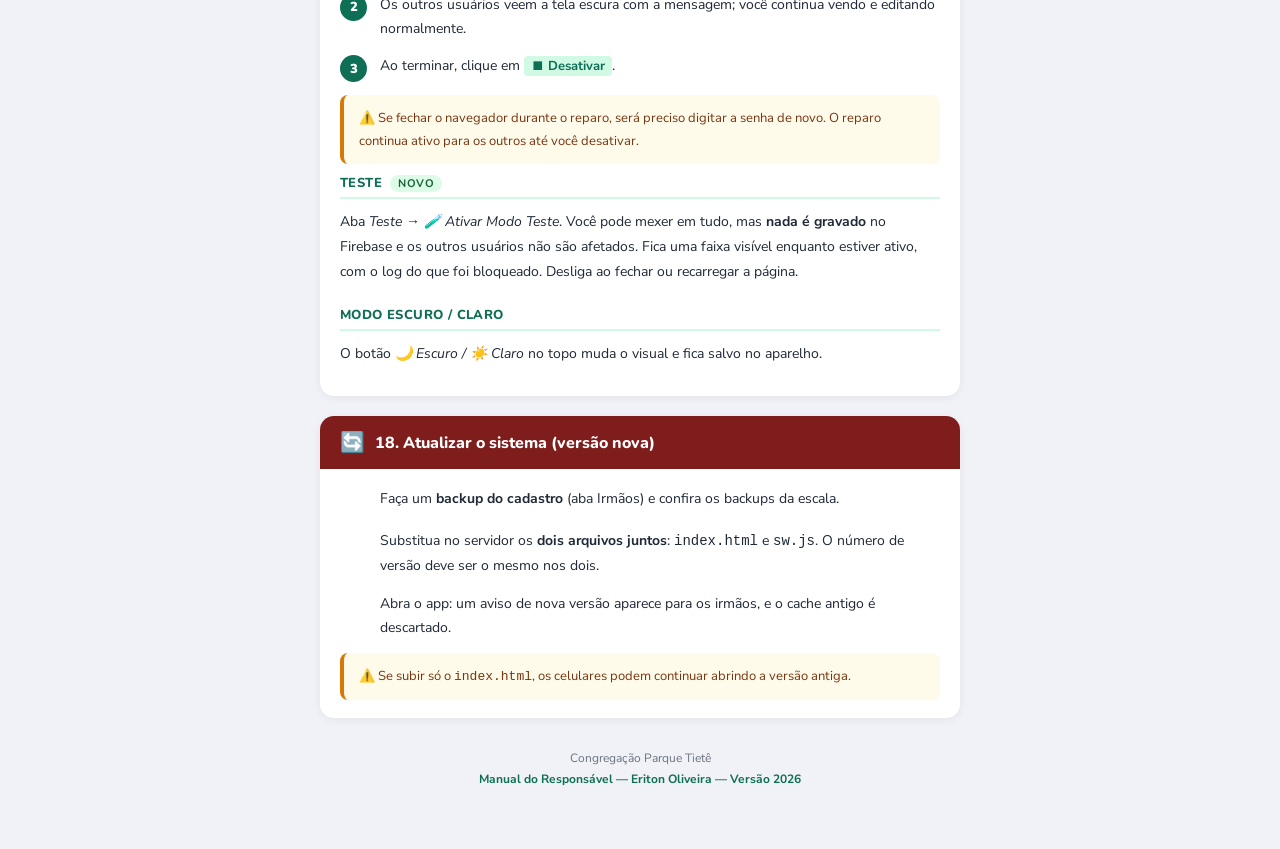
==== commit 158c02d0: "Update manual-responsavel.html VERSAO = 'v2026.10.46';" ====
--- a/manual-responsavel.html
+++ b/manual-responsavel.html
@@ -124,8 +124,8 @@
 <div class="sec"><div class="sec-cab esc"><span class="sec-ico">📆</span><span class="sec-tit">6. Aba Gerar Meses</span></div><div class="sec-body"><table class="t"><tr><th>Botão</th><th>O que faz</th><th>Quando usar</th></tr><tr><td>📅 Adicionar meses</td><td>Adiciona meses à escala existente. Não apaga nem duplica.</td><td>Uso normal.</td></tr><tr><td>⚠ Regenerar tudo</td><td>Apaga a escala e recria do zero.</td><td>Só depois de muitas mudanças.</td></tr><tr><td>🗑 Limpar Firebase e recomeçar</td><td>Apaga todos os dados e recomeça.</td><td>Caso extremo.</td></tr><tr><td>🔄 Atualizar só os indicadores</td><td>Refaz só os indicadores, <strong>de hoje em diante</strong>.</td><td>Quando mudar a lista de indicadores.</td></tr><tr><td>🎲 Novo rodízio de indicadores</td><td>Sorteia de novo os indicadores, de hoje em diante.</td><td>Rodízio ficou ruim.</td></tr><tr><td>🔎 Conferir conflitos</td><td>Mostra quem está na escala e também tem parte no VMC (quarta) ou no Discurso Público (sábado) no mesmo dia.</td><td>Antes de publicar o mês.</td></tr></table><div class="aviso">⚠️ Limpar Firebase é <strong>irreversível</strong>: apaga escala, trocas, confirmações e substituições.</div><div class="sub lar">Como a escala é gerada</div><ul class="rotina" style="list-style:disc"><li><strong>Áudio e Vídeo</strong> são sorteados primeiro e nunca ficam vazios.</li><li>O rodízio evita, se possível, quem tem parte no VMC ou é presidente/orador/condutor/leitor da Sentinela no mesmo dia.</li><li>O rodízio continua de onde a escala gravada parou.</li><li>Campo sem ninguém aparece como <em>— designar —</em>, para você preencher.</li></ul><div class="sub lar">Proteção da escala <span class="novo">NOVO</span></div><ul class="rotina" style="list-style:disc"><li>A escala é gravada <strong>por data</strong> e só o responsável grava; datas já salvas não são sobrescritas.</li><li><strong>🔒 Travar mês</strong> (na lista de <em>Meses gerados</em>): nenhum aparelho consegue alterar as designações daquele mês. Dá para destravar.</li><li><strong>💾 Backups da escala</strong>: um por dia, com restauração. Restaurar não regenera a escala.</li><li><strong>Apagar</strong> um mês remove só ele (inclusive dados locais).</li></ul></div></div>
 <div class="sec"><div class="sec-cab cin"><span class="sec-ico">🔄</span><span class="sec-tit">7. Trocas e Histórico</span></div><div class="sec-body"><p style="font-size:14px;line-height:1.8;margin-bottom:12px"><strong>🔄 Trocas</strong> lista os pedidos dos irmãos com status, setor, data e criação. Use a lixeira para apagar uma, ou <em>🗑 Apagar todas as trocas</em> ao publicar uma escala nova (trocas de meses passados não afetam mais nada).</p><p style="font-size:14px;line-height:1.8;margin-bottom:12px"><strong>📊 Histórico</strong> mostra quantas vezes cada irmão foi designado em cada setor, com filtros por Irmão e Setor. Útil para escolher substitutos e ver quem aparece demais.</p></div></div>
 <div class="sec"><div class="sec-cab vd"><span class="sec-ico">📖</span><span class="sec-tit">8. Aba VMC — Vida e Ministério <span class="novo">NOVO</span></span></div><div class="sec-body"><p style="font-size:14px;line-height:1.8;margin-bottom:12px">Designações da reunião de quarta, semana a semana.</p><ol class="passos"><li><div class="num vd">1</div><div class="ptxt vd">Escolha a <strong>Semana</strong>.</div></li><li><div class="num vd">2</div><div class="ptxt vd">Clique em <em>🌐 Abrir JW.org</em>, copie a programação e use <em>📋 Colar programação</em>: o sistema monta as partes.</div></li><li><div class="num vd">3</div><div class="ptxt vd">Designe cada parte (presidente, orações, Tesouros, Joias, Leitura, ministério, vida cristã, Estudo Bíblico) ou use <em>🎲 Rodízio automático</em>.</div></li><li><div class="num vd">4</div><div class="ptxt vd">Clique em <em>💾 Salvar semana</em>.</div></li><li><div class="num vd">5</div><div class="ptxt vd">Quando o mês estiver pronto, <em>📢 Publicar mês</em> libera para os irmãos.</div></li></ol><table class="t"><tr><th>Botão</th><th>Para que serve</th></tr><tr><td>🖨️ Imprimir semana / 📅 Imprimir mês</td><td>Folha da semana ou quadro do mês (uma folha A4).</td></tr><tr><td>📱 WhatsApp</td><td>Compartilha a semana.</td></tr><tr><td>🌾 Slips (S-89-T)</td><td>Gera os slips de Leitura e Ministério. Cada irmão (e irmã/ajudante) também vê o seu verde em <em>Minha Escala</em>.</td></tr></table><div class="sub vd">Cadastro de participantes</div><p style="font-size:14px;line-height:1.8;margin-bottom:12px">Cadastre <strong>Irmãos</strong>, <strong>Publicadoras</strong> (partes principais do ministério) e <strong>Ajudantes</strong>, marcando em que funções cada um pode participar. Use <em>🔗 Vínculos</em> para marcar cônjuge/pai/mãe/filho(a)/irmão(ã): permite formar dupla mesmo de sexo diferente.</p><div class="dica vd">💡 O <strong>✏️</strong> do cadastro corrige um nome e <strong>propaga para todas as semanas</strong> já designadas (presidente, orações, partes, condutor e leitor).</div><div class="sub vd">Assistentes e horário</div><p style="font-size:14px;line-height:1.8;margin-bottom:12px">Em <em>🌾 Assistentes com acesso só à aba VMC</em> você dá uma senha própria a alguém para editar só esta aba (inclusive publicar meses). Em <em>🕐 Horário de início da reunião</em> define o horário usado nos avisos do presidente (3 e 1 minuto antes) na impressão.</p><p style="font-size:14px;line-height:1.8;margin-bottom:12px">Semana com visita do superintendente aparece com o aviso e muda a oração de abertura.</p></div></div>
-<div class="sec"><div class="sec-cab az"><span class="sec-ico">🎤</span><span class="sec-tit">9. Aba Discurso Público e Sentinela <span class="novo">NOVO</span></span></div><div class="sec-body"><p style="font-size:14px;line-height:1.8;margin-bottom:12px">Reunião de sábado: presidente, discurso, Sentinela.</p><ol class="passos"><li><div class="num az">1</div><div class="ptxt ">Escolha o <strong>Mês</strong> (e o <strong>ano</strong>, para planejar o ano seguinte) e o <strong>Sábado</strong>.</div></li><li><div class="num az">2</div><div class="ptxt ">Preencha presidente, cânticos, oração inicial, <strong>Orador</strong> e <strong>Congregação</strong>, e o <strong>Tema</strong>.</div></li><li><div class="num az">3</div><div class="ptxt ">Na Sentinela, use <em>📋 Colar programação</em> para trazer o tema, o texto base e o estudo; designe condutor e leitor (ou use <em>🎲 Rodízio automático</em>).</div></li><li><div class="num az">4</div><div class="ptxt ">Clique em <em>💾 Salvar sábado</em>. Para liberar aos irmãos, <em>📢 Publicar mês</em>.</div></li></ol><table class="t"><tr><th>Botão</th><th>Para que serve</th></tr><tr><td>🖨️ Imprimir sábado / 📅 Imprimir mês (quadro)</td><td>Folha do sábado, ou o mês inteiro numa folha A4 retrato.</td></tr><tr><td>📱 WhatsApp</td><td>Compartilha o sábado.</td></tr><tr><td>🏠 Orador local</td><td>Quando o orador é nosso (congregação “Parque Tietê”/local, ou nome na lista de oradores locais), aparecem <em>Imprimir designação</em> e <em>WhatsApp</em> sozinhos, com o endereço do salão e o horário.</td></tr></table><div class="sub az">Temas — controle automático <span class="novo">NOVO</span></div><p style="font-size:14px;line-height:1.8;margin-bottom:12px">O sistema bloqueia repetir um tema em <strong>menos de 4 meses</strong> (contando antes e depois da data do sábado). Há também <strong>temas indisponíveis</strong> (temporários), <strong>temas especiais</strong> (fora dos 194) e o <strong>repertório</strong> de cada orador.</p><ol class="passos"><li><div class="num az">1</div><div class="ptxt "><strong>🎯 Sugerir temas do mês</strong> abre uma lista com um sábado por linha e uma caixinha ☑ em cada tema sugerido. Só os sábados <em>sem tema</em> entram.</div></li><li><div class="num az">2</div><div class="ptxt ">Deixe marcado o que você aceita. Desmarque o que não quer e clique em <em>🔄 Sugerir outros para os não marcados</em>: só essas linhas são refeitas, sem repetir o tema recusado.</div></li><li><div class="num az">3</div><div class="ptxt ">Clique em <em>💾 Gravar os marcados</em>. Nada é gravado antes disso.</div></li></ol><p style="font-size:14px;line-height:1.8;margin-bottom:12px"><strong>📊 Controle de temas</strong> lista todos os temas em uso com a situação de cada um: <em>Nunca usado</em>, <em>Livre</em>, <em>Em espera</em> (com a data em que fica livre) e <em>Agendado</em>.</p><div class="dica vd">💡 Trocar o tema de um sábado (ou apagá-lo) <strong>devolve</strong> o tema antigo à lista de livres: a regra olha só o que está gravado nos sábados.</div><div class="sub az">Pedir temas às congregações convidadas <span class="novo">NOVO</span></div><ol class="passos"><li><div class="num az">1</div><div class="ptxt ">Escolha o mês (e o ano) e clique em <em>📨 Pedir temas às congregações</em>. O topo mostra o <strong>prazo da congregação</strong> (45 dias antes do mês) e até quando você deve enviar (15 dias antes desse prazo).</div></li><li><div class="num az">2</div><div class="ptxt ">Escolha entre <em>Enviar a seleção de temas</em> (com os sábados que você marcar) ou <em>Pedir a lista de temas deles</em>.</div></li><li><div class="num az">3</div><div class="ptxt ">Digite ou escolha a <strong>congregação convidada</strong> e o <strong>WhatsApp do responsável</strong> dela (fica guardado para a próxima vez).</div></li><li><div class="num az">4</div><div class="ptxt ">Confira a mensagem (pode editar) e clique em <em>📲 Abrir no WhatsApp</em>. O mês fica marcado com “já enviado” para aquela congregação.</div></li></ol><div class="dica vd">💡 A congregação convidada é quem deve responder até 45 dias antes do mês: confirmando o orador de cada tema ou mandando a lista dos temas dos oradores dela. Se o prazo estiver perto ou vencido, o painel avisa em laranja ou vermelho.</div><div class="sub az">Atualizar a lista de temas por arquivo <span class="novo">NOVO</span></div><ol class="passos"><li><div class="num az">1</div><div class="ptxt ">Salve a lista oficial atual em <strong>PDF</strong> (ou copie o texto).</div></li><li><div class="num az">2</div><div class="ptxt ">Na área de configuração da aba, clique em <em>📄 Escolher arquivo</em> (ou <em>📋 Colar texto</em>).</div></li><li><div class="num az">3</div><div class="ptxt ">Confira o que muda: <em>temas novos</em>, <em>voltaram</em>, <em>título mudou</em> e <em>saem da lista</em>; avisos mostram sábados já marcados que usam tema alterado.</div></li><li><div class="num az">4</div><div class="ptxt ">Clique em <em>✅ Confirmar atualização</em>.</div></li></ol><p style="font-size:14px;line-height:1.8;margin-bottom:12px">A lista fica no Firebase e vale para todos os aparelhos. Se o arquivo trouxer menos de 100 temas, nada é alterado. <em>↩️ Voltar à lista original do sistema</em> desfaz.</p><div class="aviso">⚠️ O leitor de PDF precisa de internet. Se o PDF for imagem escaneada, use <em>Colar texto</em>.</div></div></div>
-<div class="sec"><div class="sec-cab tl"><span class="sec-ico">📤</span><span class="sec-tit">10. Aba Enviar Oradores</span></div><div class="sec-body"><p style="font-size:14px;line-height:1.8;margin-bottom:12px">Gerencie os discursos que os irmãos darão em <strong>outras congregações</strong> e imprima a ficha de designação.</p><ul class="rotina" style="list-style:disc"><li>Informe o nome e o endereço da nossa congregação (usados na ficha dos oradores locais).</li><li>Cadastre as <strong>Congregações Convidadas</strong> uma vez (dia, horário, endereço) e reutilize.</li><li>Em <em>➕ Nova designação de envio</em>: congregação, data, orador, cântico e tema.</li><li><strong>Oradores locais</strong> (discursos aqui) aparecem sozinhos, vindos da aba Discurso Público.</li><li>O <strong>Repertório de Temas por Orador</strong> guarda os temas que cada irmão pode dar e gera a lista para as congregações escolherem.</li></ul></div></div>
+<div class="sec"><div class="sec-cab az"><span class="sec-ico">🎤</span><span class="sec-tit">9. Aba Discurso Público e Sentinela <span class="novo">NOVO</span></span></div><div class="sec-body"><p style="font-size:14px;line-height:1.8;margin-bottom:12px">Reunião de sábado: presidente, discurso, Sentinela.</p><ol class="passos"><li><div class="num az">1</div><div class="ptxt ">Escolha o <strong>Mês</strong> (e o <strong>ano</strong>, para planejar o ano seguinte) e o <strong>Sábado</strong>.</div></li><li><div class="num az">2</div><div class="ptxt ">Preencha presidente, cânticos, oração inicial, <strong>Orador</strong> e <strong>Congregação</strong>, e o <strong>Tema</strong>.</div></li><li><div class="num az">3</div><div class="ptxt ">Na Sentinela, use <em>📋 Colar programação</em> para trazer o tema, o texto base e o estudo; designe condutor e leitor (ou use <em>🎲 Rodízio automático</em>).</div></li><li><div class="num az">4</div><div class="ptxt ">Clique em <em>💾 Salvar sábado</em>. Para liberar aos irmãos, <em>📢 Publicar mês</em>.</div></li></ol><table class="t"><tr><th>Botão</th><th>Para que serve</th></tr><tr><td>🖨️ Imprimir sábado / 📅 Imprimir mês (quadro)</td><td>Folha do sábado, ou o mês inteiro numa folha A4 retrato.</td></tr><tr><td>📱 WhatsApp</td><td>Compartilha o sábado.</td></tr><tr><td>🏠 Orador local</td><td>Quando o orador é nosso (congregação “Parque Tietê”/local, ou nome na lista de oradores locais), aparecem <em>Imprimir designação</em> e <em>WhatsApp</em> sozinhos, com o endereço do salão e o horário.</td></tr></table><div class="sub az">Temas — controle automático <span class="novo">NOVO</span></div><p style="font-size:14px;line-height:1.8;margin-bottom:12px">O sistema bloqueia repetir um tema em <strong>menos de 4 meses</strong> (contando antes e depois da data do sábado). Há também <strong>temas indisponíveis</strong> (temporários), <strong>temas especiais</strong> (fora dos 194) e o <strong>repertório</strong> de cada orador.</p><ol class="passos"><li><div class="num az">1</div><div class="ptxt "><strong>🎯 Sugerir temas do mês</strong> abre uma lista com um sábado por linha e uma caixinha ☑ em cada tema sugerido. Só os sábados <em>sem tema</em> entram.</div></li><li><div class="num az">2</div><div class="ptxt ">Deixe marcado o que você aceita. Desmarque o que não quer e clique em <em>🔄 Sugerir outros para os não marcados</em>: só essas linhas são refeitas, sem repetir o tema recusado.</div></li><li><div class="num az">3</div><div class="ptxt ">Clique em <em>💾 Gravar os marcados</em>. Nada é gravado antes disso.</div></li></ol><p style="font-size:14px;line-height:1.8;margin-bottom:12px"><strong>📊 Controle de temas</strong> lista todos os temas em uso com a situação de cada um: <em>Nunca usado</em>, <em>Livre</em>, <em>Em espera</em> (com a data em que fica livre) e <em>Agendado</em>.</p><div class="dica vd">💡 Trocar o tema de um sábado (ou apagá-lo) <strong>devolve</strong> o tema antigo à lista de livres: a regra olha só o que está gravado nos sábados.</div><div class="sub az">Corrigir um orador convidado <span class="novo">NOVO</span></div><p style="font-size:14px;line-height:1.8;margin-bottom:12px">Na lista de oradores, o <strong>✏️</strong> corrige nome, congregação e telefone. Ao salvar, o sistema atualiza <strong>todos os sábados</strong> em que esse orador aparece, as <strong>designações de envio</strong> dele e o cadastro; se a congregação mudou, pergunta se vale também para os outros oradores dela. As <strong>folhas de impressão</strong> (sábado e mês) leem os dados salvos e já saem corrigidas. O horário da reunião também é lido na hora de imprimir.</p><div class="sub az">Pedir temas às congregações convidadas <span class="novo">NOVO</span></div><ol class="passos"><li><div class="num az">1</div><div class="ptxt ">Escolha o mês (e o ano) e clique em <em>📨 Pedir temas às congregações</em>. O topo mostra o <strong>prazo da congregação</strong> (45 dias antes do mês) e até quando você deve enviar (15 dias antes desse prazo).</div></li><li><div class="num az">2</div><div class="ptxt ">Escolha entre <em>Enviar a seleção de temas</em> (com os sábados que você marcar) ou <em>Pedir a lista de temas deles</em>.</div></li><li><div class="num az">3</div><div class="ptxt ">Digite ou escolha a <strong>congregação convidada</strong> e o <strong>WhatsApp do responsável</strong> dela (fica guardado para a próxima vez).</div></li><li><div class="num az">4</div><div class="ptxt ">Confira a mensagem (pode editar) e clique em <em>📲 Abrir no WhatsApp</em>. O mês fica marcado com “já enviado” para aquela congregação.</div></li></ol><div class="dica vd">💡 A congregação convidada é quem deve responder até 45 dias antes do mês: confirmando o orador de cada tema ou mandando a lista dos temas dos oradores dela. Se o prazo estiver perto ou vencido, o painel avisa em laranja ou vermelho.</div><div class="sub az">Atualizar a lista de temas por arquivo <span class="novo">NOVO</span></div><ol class="passos"><li><div class="num az">1</div><div class="ptxt ">Salve a lista oficial atual em <strong>PDF</strong> (ou copie o texto).</div></li><li><div class="num az">2</div><div class="ptxt ">Na área de configuração da aba, clique em <em>📄 Escolher arquivo</em> (ou <em>📋 Colar texto</em>).</div></li><li><div class="num az">3</div><div class="ptxt ">Confira o que muda: <em>temas novos</em>, <em>voltaram</em>, <em>título mudou</em> e <em>saem da lista</em>; avisos mostram sábados já marcados que usam tema alterado.</div></li><li><div class="num az">4</div><div class="ptxt ">Clique em <em>✅ Confirmar atualização</em>.</div></li></ol><p style="font-size:14px;line-height:1.8;margin-bottom:12px">A lista fica no Firebase e vale para todos os aparelhos. Se o arquivo trouxer menos de 100 temas, nada é alterado. <em>↩️ Voltar à lista original do sistema</em> desfaz.</p><div class="aviso">⚠️ O leitor de PDF precisa de internet. Se o PDF for imagem escaneada, use <em>Colar texto</em>.</div></div></div>
+<div class="sec"><div class="sec-cab tl"><span class="sec-ico">📤</span><span class="sec-tit">10. Aba Enviar Oradores</span></div><div class="sec-body"><p style="font-size:14px;line-height:1.8;margin-bottom:12px">Gerencie os discursos que os irmãos darão em <strong>outras congregações</strong> e imprima a ficha de designação.</p><ul class="rotina" style="list-style:disc"><li>Informe o nome e o endereço da nossa congregação (usados na ficha dos oradores locais).</li><li>Cadastre as <strong>Congregações Convidadas</strong> uma vez (dia, horário, endereço) e reutilize.</li><li>Em <em>➕ Nova designação de envio</em>: congregação, data, orador, cântico e tema.</li><li><strong>Oradores locais</strong> (discursos aqui) aparecem sozinhos, vindos da aba Discurso Público.</li><li>O <strong>Repertório de Temas por Orador</strong> guarda os temas que cada irmão pode dar e gera a lista para as congregações escolherem.</li></ul><div class="sub az">Quando a congregação muda algo (correção) <span class="novo">NOVO</span></div><ol class="passos"><li><div class="num az">1</div><div class="ptxt "><strong>Uma designação só:</strong> clique em <em>✏️ Editar</em> na designação, corrija data, horário, endereço, orador, cântico ou tema e salve.</div></li><li><div class="num az">2</div><div class="ptxt "><strong>A congregação inteira mudou</strong> (ex.: passou de sábado 19h para domingo 18h): clique no <em>✏️</em> da congregação convidada, mude o dia e horário e escolha <em>Mover as datas para: Domingo</em>. O sistema mostra cada data antes e depois e, ao confirmar, atualiza <strong>todas as designações</strong> dela (só as de hoje em diante, ou todas, como você escolher).</div></li><li><div class="num az">3</div><div class="ptxt ">Em cada designação corrigida aparece o aviso <em>⚠️ Dados corrigidos</em> e o botão <em>⚠️ Enviar correção</em>. Ele abre o WhatsApp com “CORREÇÃO — desconsiderem a mensagem anterior”, mostrando o que mudou (antes riscado, depois em negrito) e os dados certos. Depois de enviar, o aviso some.</div></li></ol></div></div>
 <div class="sec"><div class="sec-cab graf"><span class="sec-ico">🖨️</span><span class="sec-tit">11. Folhas A4 <span class="novo">NOVO</span></span></div><div class="sec-body"><p style="font-size:14px;line-height:1.8;margin-bottom:12px">O botão <strong>🖨️ Folhas A4</strong> reúne as folhas do quadro: VMC (mês/semana), Discurso Público (mês/semana), limpeza e grupos. A letra se ajusta para o mês caber em <strong>uma folha</strong>.</p><p style="font-size:14px;line-height:1.8;margin-bottom:12px">Você, como responsável, decide <strong>quais folhas ficam liberadas</strong> para os usuários: há um botão para <em>liberar</em> ou <em>bloquear</em> cada folha.</p></div></div>
 <div class="sec"><div class="sec-cab ros"><span class="sec-ico">🧹</span><span class="sec-tit">12. Limpeza do salão <span class="novo">NOVO</span></span></div><div class="sec-body"><p style="font-size:14px;line-height:1.8;margin-bottom:12px">Um <strong>grupo por semana</strong>, em rodízio. O <strong>banner de limpeza</strong> na página principal mostra de quem é a vez; só o responsável vê nele o botão (<em>⚙️ Definir</em>) que abre a escala para ajustar.</p><ol class="passos"><li><div class="num ">1</div><div class="ptxt ">Em <strong>Ponto de partida</strong>, escolha qual grupo faz a limpeza nesta semana. Os outros seguem 1, 2, 3… e voltam ao 1.</div></li><li><div class="num ">2</div><div class="ptxt ">Em <strong>Próximas semanas</strong>, dá para <em>pular</em> uma semana ou <em>trocar</em> o grupo dela. Semanas sem reunião aparecem como tal.</div></li><li><div class="num ">3</div><div class="ptxt ">Use <em>🖨️ Imprimir folha A4</em> para o quadro.</div></li></ol><p style="font-size:14px;line-height:1.8;margin-bottom:12px">O superintendente e o ajudante do grupo recebem <strong>avisos</strong>: 7 dias antes, na véspera (domingo às 18h) e, se ainda não avisados, no começo da semana. O aparelho precisa ter aberto o app. <em>🔔 Testar aviso neste aparelho</em> confirma que funciona.</p><div class="dica ">💡 Os nomes de superintendente e ajudante vêm da lista de grupos, que o secretário importa.</div></div></div>
 <div class="sec"><div class="sec-cab cin"><span class="sec-ico">🗂️</span><span class="sec-tit">13. Relatórios de campo (o que é seu)</span></div><div class="sec-body"><p style="font-size:14px;line-height:1.8;margin-bottom:12px">O dia a dia dos relatórios é do secretário. A você cabe a aba <strong>Acesso</strong>, que só aparece no Modo Responsável:</p><ul class="rotina" style="list-style:disc"><li><strong>Senha do secretário</strong> — crie ou troque (mínimo 4 caracteres).</li><li><strong>Meta anual</strong> do pioneiro regular — padrão 600 horas por ano de serviço (setembro a agosto); a mensal é a anual ÷ 12.</li><li><strong>Primeiro mês recebido pelo app</strong> — os publicadores só veem o formulário a partir dele; os anteriores o secretário lança.</li></ul><div class="dica vd">💡 Veja o <strong>Manual do Secretário</strong> para o passo a passo completo.</div></div></div>
